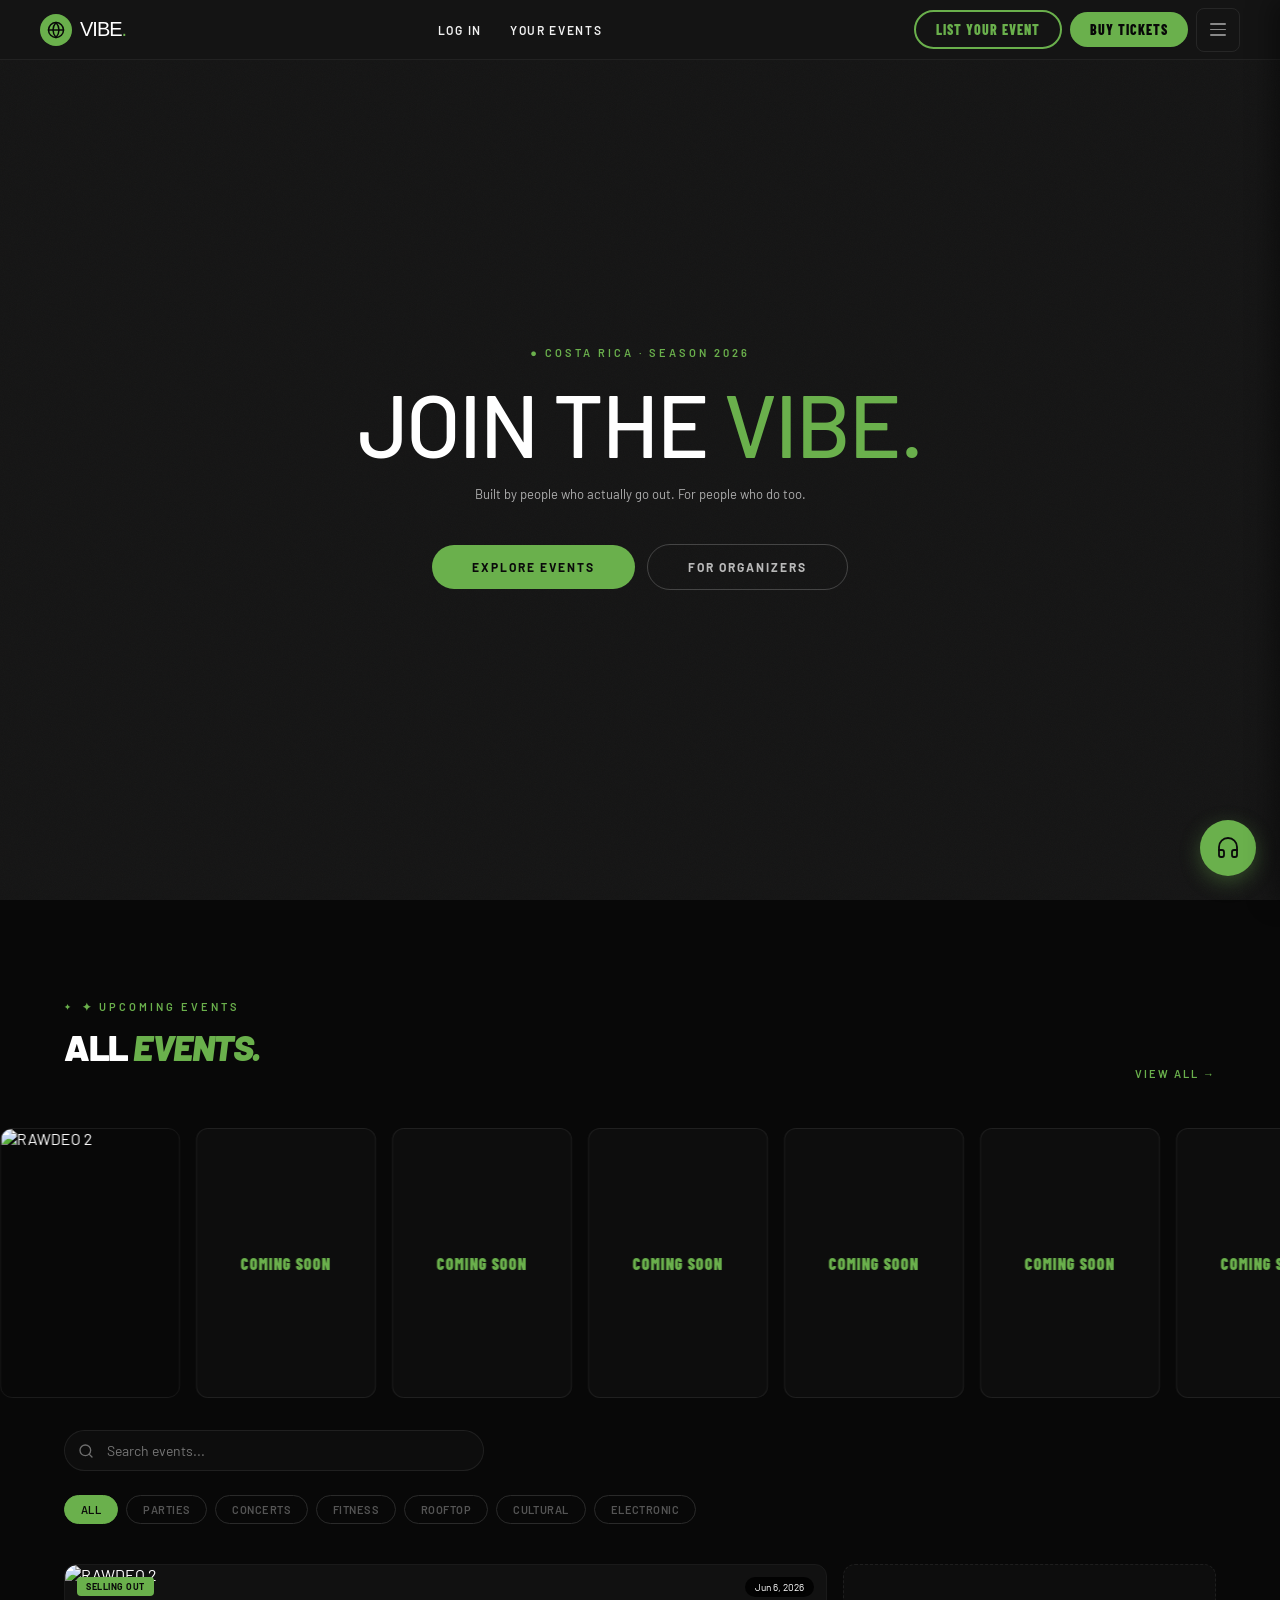
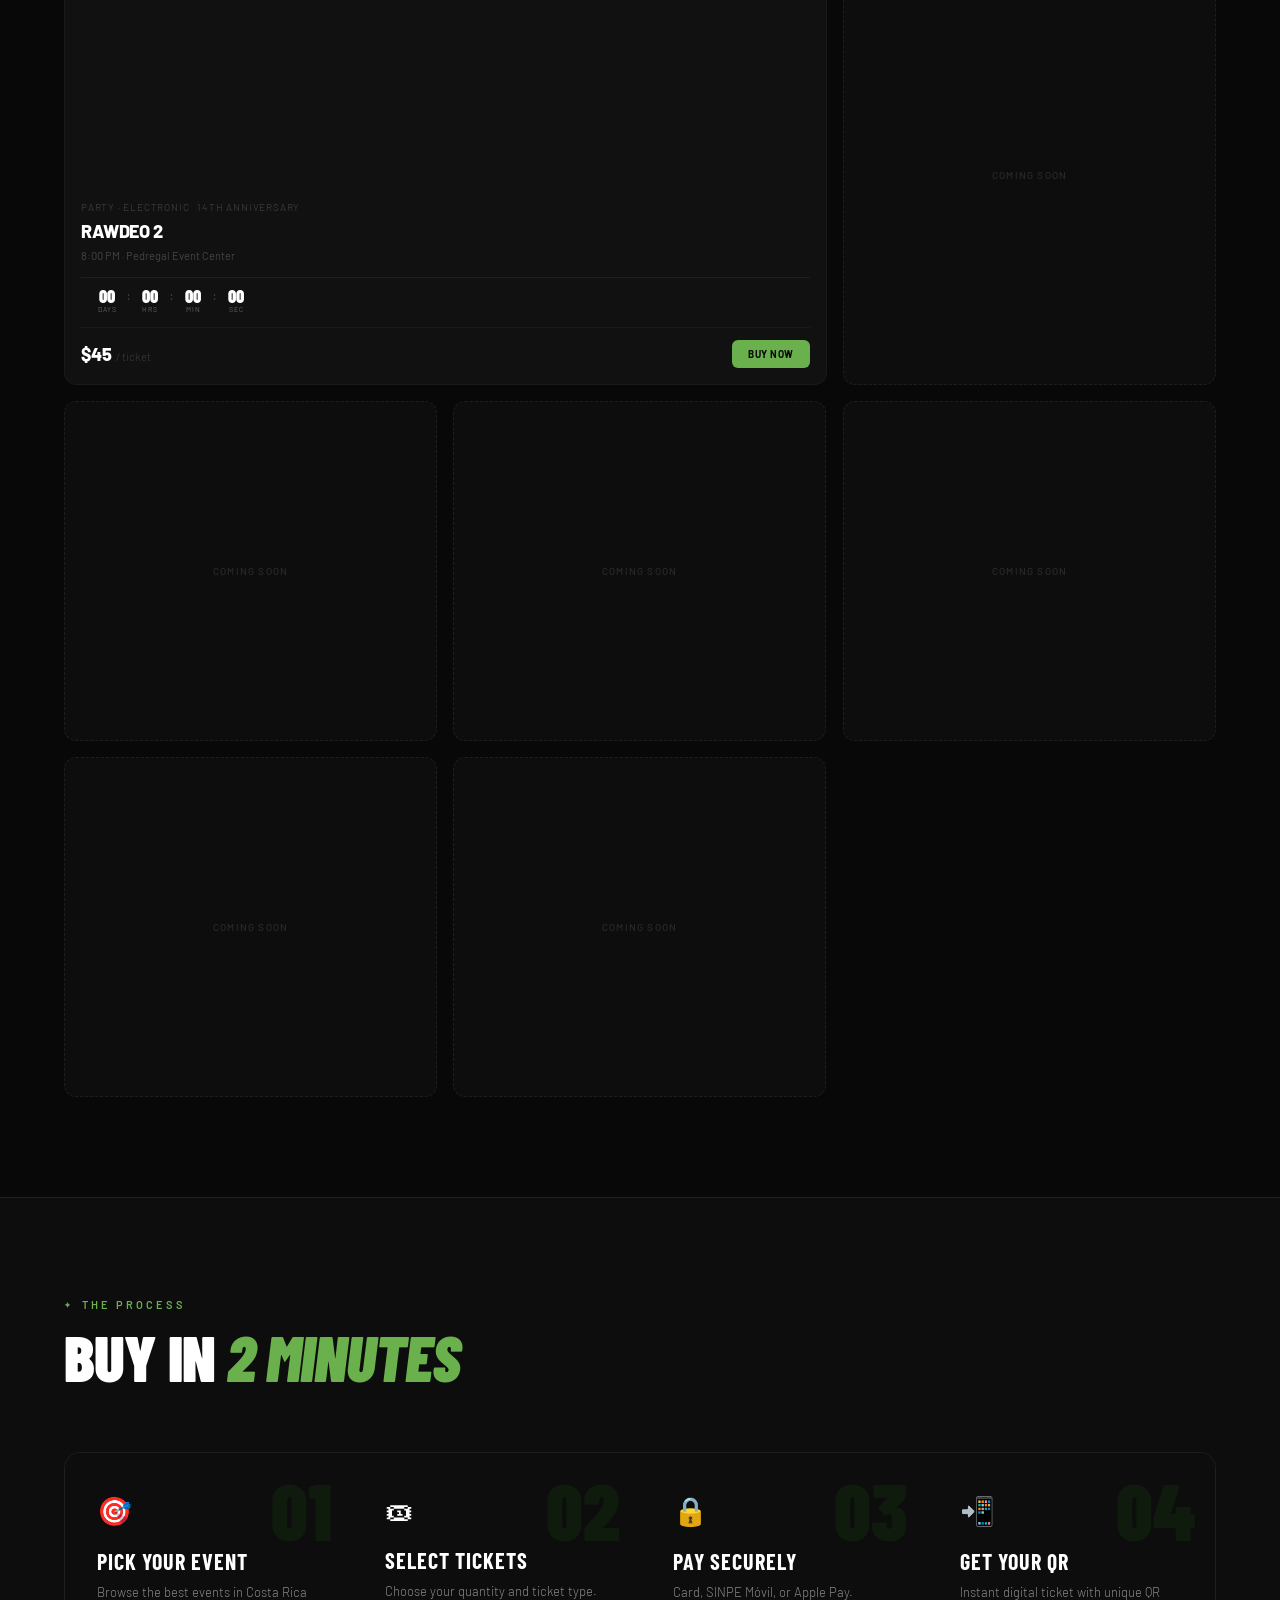
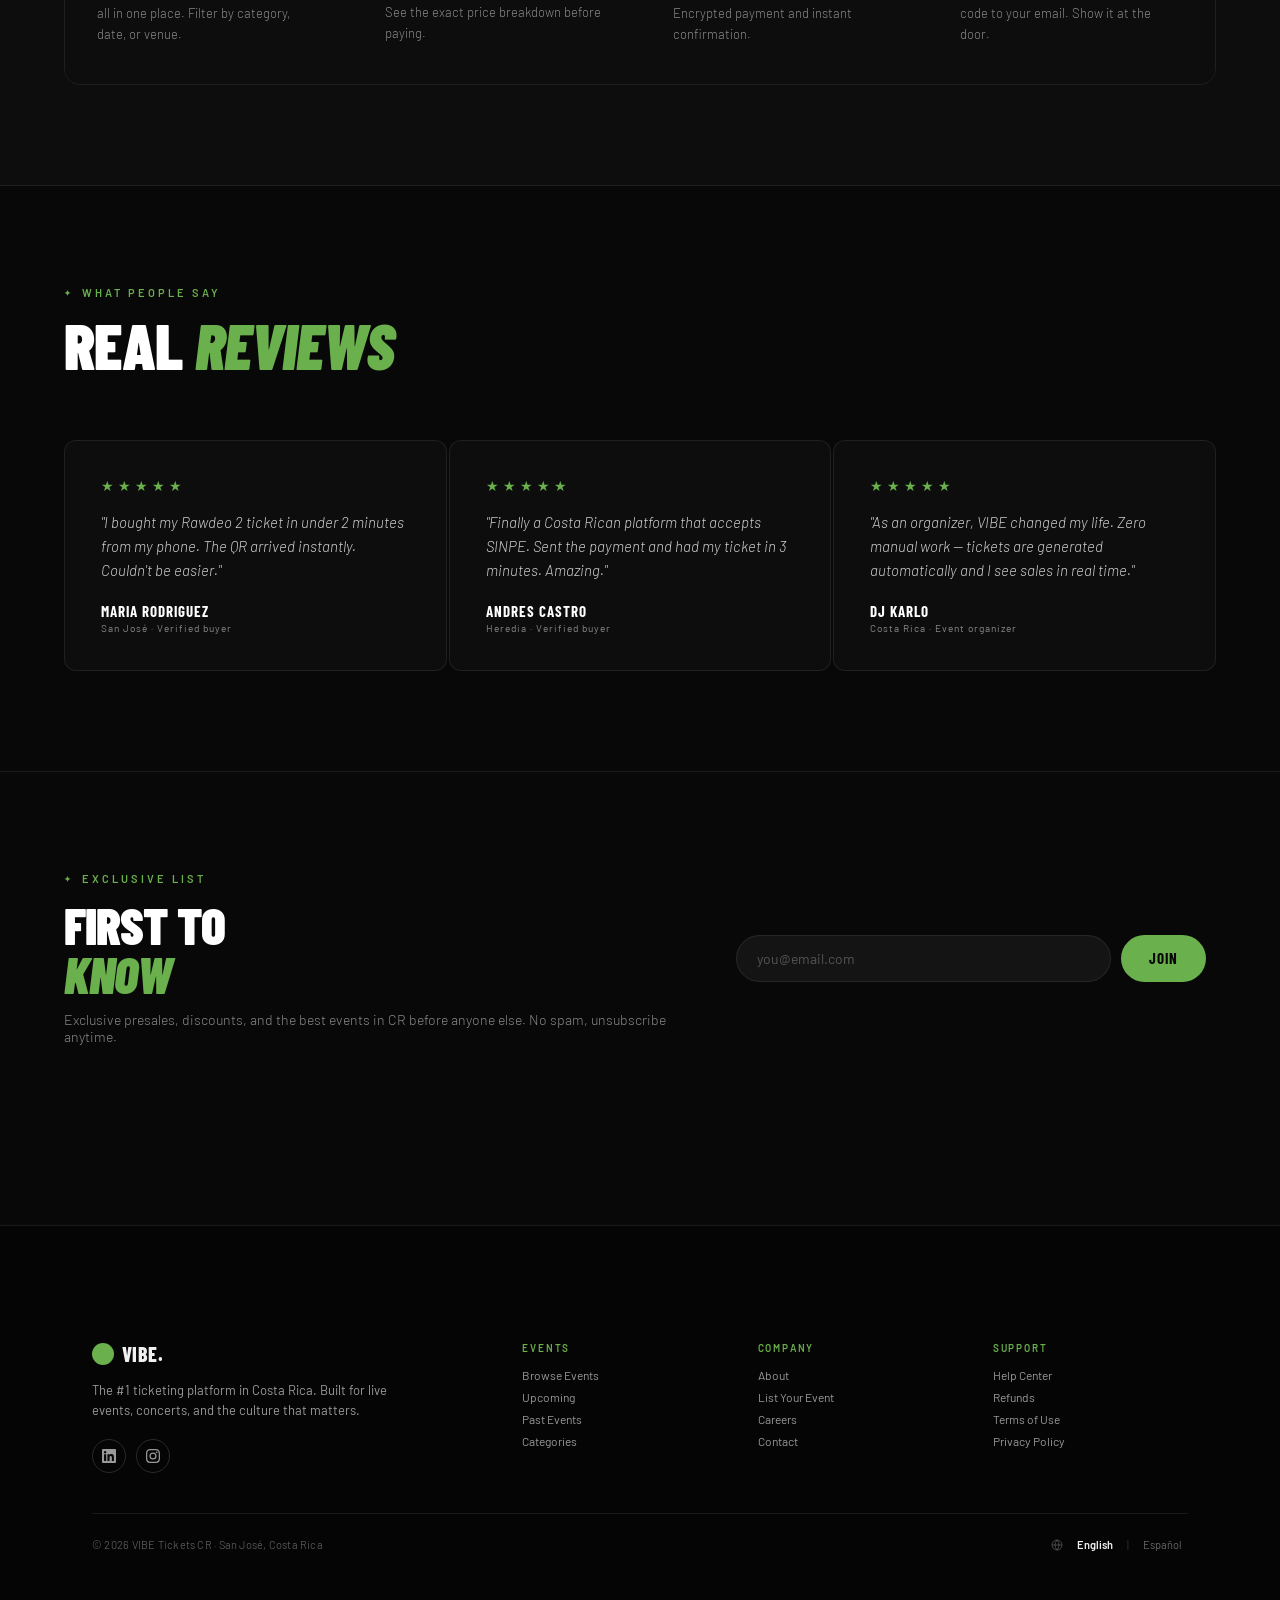
==== index.html @ 3492f012 "fix(nav): solid #141414 nav + iOS safe-area support - viewport-fit=cover added to meta viewport (req" ====
<!DOCTYPE html>
<html lang="en">
<head>
<meta charset="UTF-8"/>
<meta name="viewport" content="width=device-width,initial-scale=1.0,viewport-fit=cover"/>
<meta name="theme-color" content="#141414"/>
<meta name="description" content="VIBE. — The #1 ticket platform in Costa Rica. Parties, concerts and unique events. Instant secure payments via card, SINPE Móvil, or Apple Pay."/>
<title>VIBE. — Tickets Costa Rica</title>
<!-- Preload Bulkside (splash + logo — used immediately) -->
<link rel="preload" href="public/fonts/bulkside.otf" as="font" type="font/otf" crossorigin/>
<!-- Preconnect Google Fonts to reduce latency -->
<link rel="preconnect" href="https://fonts.googleapis.com"/>
<link rel="preconnect" href="https://fonts.gstatic.com" crossorigin/>
<link href="https://fonts.googleapis.com/css2?family=Barlow+Condensed:ital,wght@0,300;0,400;0,600;0,700;0,800;0,900;1,700;1,800&family=Barlow:wght@300;400;500;600;700&display=swap" rel="stylesheet"/>
<link rel="stylesheet" href="css/styles.css"/>
<script src="https://cdn.jsdelivr.net/npm/qrcodejs@1.0.0/qrcode.min.js"></script>
<script src="js/config.js"></script>
</head>
<body>

<!-- ════ NAV ════ -->


<nav id="main-nav">
  <div class="nav-logo" onclick="goPage('home')" ondblclick="window.open('admin/')" id="nav-logo-area">
    <div class="nav-logo-globe">
      <svg width="18" height="18" viewBox="0 0 24 24" fill="none" stroke="#080808" stroke-width="2" stroke-linecap="round"><circle cx="12" cy="12" r="10"/><line x1="2" y1="12" x2="22" y2="12"/><path d="M12 2a15.3 15.3 0 014 10 15.3 15.3 0 01-4 10 15.3 15.3 0 01-4-10 15.3 15.3 0 014-10z"/></svg>
    </div>
    <span class="nav-logo-text">VIBE<span class="nav-logo-dot">.</span></span>
  </div>
  <div class="nav-center">
    <button class="nav-center-link" onclick="closeMenu();goPage('login')">LOG IN</button>
    <button class="nav-center-link" onclick="goPage('my-tickets')">YOUR EVENTS</button>
  </div>
  <div class="nav-right">
    <button class="nav-btn-primary" style="background:transparent;border:2px solid var(--green);color:var(--green);" onclick="goPage('organizer')">LIST YOUR EVENT</button>
    <button class="nav-btn-primary" id="nav-buy-tickets-btn" onclick="goPage('home');setTimeout(function(){var s=document.querySelector('#events-section,.events-section,#all-events');if(s)s.scrollIntoView({behavior:'smooth'});},150)">BUY TICKETS</button>
    <button class="nav-hamburger" onclick="openMenu()" id="nav-hamburger" aria-label="Menu">
      <span></span><span></span><span></span>
    </button>
  </div>
</nav>

<!-- ════ MOBILE DRAWER ════ -->
<aside class="mobile-drawer" id="mobile-drawer" aria-hidden="true">

  <div class="md-header">
    <div class="md-logo">
      <div class="md-logo-dot"></div>
      <span class="md-logo-text">VIBE.</span>
    </div>
    <button class="md-close" onclick="closeMenu()" aria-label="Close menu">
      <svg width="22" height="22" viewBox="0 0 24 24" fill="none" stroke="currentColor" stroke-width="1.8"><path d="M18 6L6 18M6 6l12 12"/></svg>
    </button>
  </div>

  <div class="md-user-section" id="md-user-section">
    <!-- Rendered by renderMobileDrawer() -->
  </div>

  <div class="md-nav" id="md-nav">
    <!-- Rendered by renderMobileDrawer() -->
  </div>

  <div class="md-footer" id="md-footer">
    <!-- Rendered by renderMobileDrawer() -->
  </div>

</aside>

<div class="mobile-drawer-backdrop" id="mobile-drawer-backdrop" onclick="closeMenu()"></div>


<!-- ════════════ PAGES ════════════ -->

<!-- HOME PAGE -->
<div class="page active" id="pg-home">

  <!-- HERO — FASE 2.5 -->
  <section class="hero" style="padding:0;position:relative;">
    <div class="hero-bg-overlay"></div>

    <div class="hero-content fade-in">
      <div class="hero-eyebrow">● COSTA RICA · SEASON 2026</div>
      <h1 class="hero-title">
        <span class="hero-title-white">JOIN THE </span><span class="hero-title-green">VIBE.</span>
      </h1>
      <p class="hero-tagline">Built by people who actually go out.<br class="mobile-br"> For people who do too.</p>
      <div class="hero-ctas">
        <button class="btn-pill btn-pill-primary" onclick="document.getElementById('events-section').scrollIntoView({behavior:'smooth'})">EXPLORE EVENTS</button>
        <button class="btn-pill btn-pill-ghost" onclick="goPage('organizer')">FOR ORGANIZERS</button>
      </div>
      <!-- Keep for JS access -->
      <p class="hero-ticket-cta" style="display:none;">Buy your tickets <em onclick="openCheckout('rawdeo')">here.</em></p>
    </div>
  </section>

  <!-- EVENTS -->
  <section id="events-section">
    <div class="events-header fade-in">
      <div>
        <div class="section-eyebrow">✦ Upcoming events</div>
        <h2 class="section-title">ALL <em>EVENTS.</em></h2>
      </div>
      <button class="view-all" onclick="document.getElementById('events-grid-wrap').scrollIntoView({behavior:'smooth'})">View all →</button>
    </div>

    <!-- FLYER CAROUSEL -->
    <div class="flyer-carousel-wrap" style="overflow:hidden;margin:0 -64px 32px;position:relative;">
      <div id="flyer-track" style="display:flex;gap:16px;width:max-content;animation:ticker 30s linear infinite;">
      </div>
    </div>

    <div class="fade-in" style="margin-bottom:24px;">
      <div style="position:relative;max-width:420px;">
        <svg style="position:absolute;left:14px;top:50%;transform:translateY(-50%);opacity:.4;" width="16" height="16" viewBox="0 0 24 24" fill="none" stroke="currentColor" stroke-width="2" stroke-linecap="round"><circle cx="11" cy="11" r="8"/><line x1="21" y1="21" x2="16.65" y2="16.65"/></svg>
        <input id="event-search" type="text" placeholder="Search events..." oninput="filterEvents(this.value)"
          style="width:100%;background:var(--bg2);border:1px solid var(--border);color:var(--white);padding:11px 14px 11px 42px;border-radius:40px;font-family:'Barlow',sans-serif;font-size:14px;outline:none;transition:border-color .2s;"
          onfocus="this.style.borderColor='rgba(106,176,76,.3)'" onblur="this.style.borderColor='var(--border)'"/>
      </div>
    </div>
    <div class="cats fade-in">
      <button class="cat on" onclick="filterCat(this)">All</button>
      <button class="cat" onclick="filterCat(this)">Parties</button>
      <button class="cat" onclick="filterCat(this)">Concerts</button>
      <button class="cat" onclick="filterCat(this)">Fitness</button>
      <button class="cat" onclick="filterCat(this)">Rooftop</button>
      <button class="cat" onclick="filterCat(this)">Cultural</button>
      <button class="cat" onclick="filterCat(this)">Electronic</button>
    </div>
    <div class="events-grid fade-in fade-in-delay-1" id="events-grid-wrap">
      <!-- RAWDEO 2 - Featured (spans 2 cols) -->
      <div class="ev-card" onclick="openCheckout('rawdeo')">
        <div class="ev-card-img-wrap">
          <img class="ev-card-img" src="public/images/rawdeo.jpg" alt="RAWDEO 2" loading="lazy" decoding="async"/>
          <span class="ev-badge-sell">Selling Out</span>
          <span class="ev-badge-date">Jun 6, 2026</span>
        </div>
        <div class="ev-card-body">
          <div class="ev-card-tags">
            <span class="ev-tag ev-tag-outline">Party · Electronic</span>
            <span class="ev-tag ev-tag-outline">14th Anniversary</span>
          </div>
          <div class="ev-card-name">RAWDEO 2</div>
          <div class="ev-card-meta">8:00 PM · Pedregal Event Center</div>
          <div class="ev-card-cd"><div class="ev-cd-item"><span class="ev-cd-num" data-cd="rawdeo-d">--</span><span class="ev-cd-lbl">Days</span></div><span class="ev-cd-sep">:</span><div class="ev-cd-item"><span class="ev-cd-num" data-cd="rawdeo-h">--</span><span class="ev-cd-lbl">Hrs</span></div><span class="ev-cd-sep">:</span><div class="ev-cd-item"><span class="ev-cd-num" data-cd="rawdeo-m">--</span><span class="ev-cd-lbl">Min</span></div><span class="ev-cd-sep">:</span><div class="ev-cd-item"><span class="ev-cd-num" data-cd="rawdeo-s">--</span><span class="ev-cd-lbl">Sec</span></div></div>
          <div class="ev-card-footer">
            <div class="ev-card-price">$45 <span class="ev-price-sub">/ ticket</span></div>
            <button class="ev-card-buy" onclick="event.stopPropagation();openCheckout('rawdeo')">Buy Now</button>
          </div>
        </div>
      </div>
      <!-- COMING SOON x6 -->
      <div class="ev-card ev-card-soon"><span class="ev-card-soon-label">Coming soon</span></div>
      <div class="ev-card ev-card-soon"><span class="ev-card-soon-label">Coming soon</span></div>
      <div class="ev-card ev-card-soon"><span class="ev-card-soon-label">Coming soon</span></div>
      <div class="ev-card ev-card-soon"><span class="ev-card-soon-label">Coming soon</span></div>
      <div class="ev-card ev-card-soon"><span class="ev-card-soon-label">Coming soon</span></div>
      <div class="ev-card ev-card-soon"><span class="ev-card-soon-label">Coming soon</span></div>
    </div>
  </section>

  <!-- HOW IT WORKS -->
  <section style="background:var(--bg2);border-top:1px solid var(--border);border-bottom:1px solid var(--border);">
    <div class="fade-in">
      <div class="section-eyebrow">The process</div>
      <h2 class="section-title">BUY IN <em>2 MINUTES</em></h2>
    </div>
    <div class="how-grid fade-in fade-in-delay-1">
      <div class="how-step" data-num="01">
        <div class="how-icon">🎯</div>
        <div class="how-title">Pick your event</div>
        <div class="how-desc">Browse the best events in Costa Rica all in one place. Filter by category, date, or venue.</div>
      </div>
      <div class="how-step" data-num="02">
        <div class="how-icon">🎟</div>
        <div class="how-title">Select tickets</div>
        <div class="how-desc">Choose your quantity and ticket type. See the exact price breakdown before paying.</div>
      </div>
      <div class="how-step" data-num="03">
        <div class="how-icon">🔒</div>
        <div class="how-title">Pay securely</div>
        <div class="how-desc">Card, SINPE Móvil, or Apple Pay. Encrypted payment and instant confirmation.</div>
      </div>
      <div class="how-step" data-num="04">
        <div class="how-icon">📲</div>
        <div class="how-title">Get your QR</div>
        <div class="how-desc">Instant digital ticket with unique QR code to your email. Show it at the door.</div>
      </div>
    </div>
  </section>

  <!-- SOCIAL PROOF -->
  <section>
    <div class="fade-in">
      <div class="section-eyebrow">What people say</div>
      <h2 class="section-title">REAL <em>REVIEWS</em></h2>
    </div>
    <div class="proof-grid fade-in fade-in-delay-1">
      <div class="proof-card">
        <div class="proof-stars">★★★★★</div>
        <p class="proof-text">"I bought my Rawdeo 2 ticket in under 2 minutes from my phone. The QR arrived instantly. Couldn't be easier."</p>
        <div class="proof-author">Maria Rodriguez</div>
        <div class="proof-location">San José · Verified buyer</div>
      </div>
      <div class="proof-card">
        <div class="proof-stars">★★★★★</div>
        <p class="proof-text">"Finally a Costa Rican platform that accepts SINPE. Sent the payment and had my ticket in 3 minutes. Amazing."</p>
        <div class="proof-author">Andres Castro</div>
        <div class="proof-location">Heredia · Verified buyer</div>
      </div>
      <div class="proof-card">
        <div class="proof-stars">★★★★★</div>
        <p class="proof-text">"As an organizer, VIBE changed my life. Zero manual work — tickets are generated automatically and I see sales in real time."</p>
        <div class="proof-author">DJ Karlo</div>
        <div class="proof-location">Costa Rica · Event organizer</div>
      </div>
    </div>
  </section>

  <!-- NEWSLETTER -->
  <section class="nl-section">
    <div class="nl-inner fade-in">
      <div class="nl-left">
        <div class="section-eyebrow">Exclusive list</div>
        <h2 class="nl-title">FIRST TO<br/><em>KNOW</em></h2>
        <p class="nl-sub">Exclusive presales, discounts, and the best events in CR before anyone else. No spam, unsubscribe anytime.</p>
      </div>
      <div class="nl-right">
        <input class="nl-input" type="email" id="nl-email" placeholder="you@email.com"/>
        <button class="nl-btn" onclick="joinNewsletter()">JOIN</button>
        <span class="nl-msg" id="nl-msg"></span>
      </div>
    </div>
  </section>

  <!-- FOOTER -->
  <footer class="site-footer">
    <div class="footer-container">

      <div class="footer-grid">

        <div class="footer-brand">
          <div class="footer-logo">
            <div class="footer-logo-dot"></div>
            <span class="footer-logo-text">VIBE.</span>
          </div>
          <p class="footer-tagline">The #1 ticketing platform in Costa Rica. Built for live events, concerts, and the culture that matters.</p>
          <div class="footer-socials">
            <a href="https://www.linkedin.com/company/vibeticketscr" class="footer-social" aria-label="LinkedIn" target="_blank" rel="noopener">
              <svg width="14" height="14" viewBox="0 0 24 24" fill="currentColor"><path d="M20.447 20.452h-3.554v-5.569c0-1.328-.027-3.037-1.852-3.037-1.853 0-2.136 1.445-2.136 2.939v5.667H9.351V9h3.414v1.561h.046c.477-.9 1.637-1.85 3.37-1.85 3.601 0 4.267 2.37 4.267 5.455v6.286zM5.337 7.433a2.062 2.062 0 01-2.063-2.065 2.063 2.063 0 112.063 2.065zm1.782 13.019H3.555V9h3.564v11.452zM22.225 0H1.771C.792 0 0 .774 0 1.729v20.542C0 23.227.792 24 1.771 24h20.451C23.2 24 24 23.227 24 22.271V1.729C24 .774 23.2 0 22.222 0h.003z"/></svg>
            </a>
            <a href="https://www.instagram.com/vibeticketscr" class="footer-social" aria-label="Instagram" target="_blank" rel="noopener">
              <svg width="14" height="14" viewBox="0 0 24 24" fill="currentColor"><path d="M12 2.163c3.204 0 3.584.012 4.849.07 3.252.148 4.771 1.691 4.919 4.919.058 1.265.069 1.645.069 4.849 0 3.205-.012 3.584-.069 4.849-.149 3.225-1.664 4.771-4.919 4.919-1.266.058-1.644.07-4.849.07-3.204 0-3.584-.012-4.849-.07-3.26-.149-4.771-1.699-4.919-4.92-.058-1.265-.07-1.644-.07-4.849 0-3.204.013-3.583.07-4.849.149-3.227 1.664-4.771 4.919-4.919 1.266-.057 1.645-.069 4.849-.069zM12 0C8.741 0 8.333.014 7.053.072 2.695.272.273 2.69.073 7.052.014 8.333 0 8.741 0 12c0 3.259.014 3.668.072 4.948.2 4.358 2.618 6.78 6.98 6.98C8.333 23.986 8.741 24 12 24c3.259 0 3.668-.014 4.948-.072 4.354-.2 6.782-2.618 6.979-6.98.059-1.28.073-1.689.073-4.948 0-3.259-.014-3.667-.072-4.947-.196-4.354-2.617-6.78-6.979-6.98C15.668.014 15.259 0 12 0zm0 5.838a6.162 6.162 0 100 12.324 6.162 6.162 0 000-12.324zM12 16a4 4 0 110-8 4 4 0 010 8zm6.406-11.845a1.44 1.44 0 100 2.881 1.44 1.44 0 000-2.881z"/></svg>
            </a>
          </div>
        </div>

        <div class="footer-col">
          <div class="footer-col-title">EVENTS</div>
          <a href="#" class="footer-link" onclick="goPage('home'); return false;">Browse Events</a>
          <a href="#" class="footer-link" onclick="goPage('home'); return false;">Upcoming</a>
          <a href="#" class="footer-link">Past Events</a>
          <a href="#" class="footer-link">Categories</a>
        </div>

        <div class="footer-col">
          <div class="footer-col-title">COMPANY</div>
          <a href="#" class="footer-link">About</a>
          <a href="#" class="footer-link" onclick="goPage('organizer'); return false;">List Your Event</a>
          <a href="#" class="footer-link">Careers</a>
          <a href="#" class="footer-link">Contact</a>
        </div>

        <div class="footer-col">
          <div class="footer-col-title">SUPPORT</div>
          <a href="#" class="footer-link">Help Center</a>
          <a href="#" class="footer-link">Refunds</a>
          <a href="#" class="footer-link" onclick="goPage('terms'); return false;">Terms of Use</a>
          <a href="#" class="footer-link" onclick="goPage('privacy'); return false;">Privacy Policy</a>
        </div>

      </div>

      <div class="footer-bottom">
        <div class="footer-copyright">© 2026 VIBE Tickets CR · San José, Costa Rica</div>
        <div class="footer-lang">
          <svg width="12" height="12" viewBox="0 0 24 24" fill="none" stroke="currentColor" stroke-width="1.3"><circle cx="12" cy="12" r="10"/><line x1="2" y1="12" x2="22" y2="12"/><path d="M12 2a15.3 15.3 0 014 10 15.3 15.3 0 01-4 10 15.3 15.3 0 01-4-10 15.3 15.3 0 014-10z"/></svg>
          <button class="footer-lang-btn footer-lang-btn--active" type="button">English</button>
          <span class="footer-lang-sep">|</span>
          <button class="footer-lang-btn" type="button">Español</button>
        </div>
      </div>

    </div>
  </footer>
</div>

<!-- MY TICKETS PAGE -->
<div class="page" id="pg-my-tickets">
  <div class="mt-container">

    <!-- Email verification banner -->
    <div class="verify-banner" id="verify-banner" style="display:none">
      <svg class="verify-banner-icon" width="20" height="20" viewBox="0 0 24 24" fill="none" aria-hidden="true">
        <path d="M4 4h16c1.1 0 2 .9 2 2v12c0 1.1-.9 2-2 2H4c-1.1 0-2-.9-2-2V6c0-1.1.9-2 2-2z" stroke="currentColor" stroke-width="1.5"/>
        <path d="M22 6l-10 7L2 6" stroke="currentColor" stroke-width="1.5"/>
      </svg>
      <div class="verify-banner-text">
        <div class="verify-banner-title" id="verify-banner-title">Verify your email to unlock full access</div>
        <div class="verify-banner-desc" id="verify-banner-desc">We sent a confirmation link to <span id="verify-banner-email">your email</span></div>
      </div>
      <div class="verify-banner-actions" id="verify-banner-actions">
        <button class="verify-banner-btn verify-banner-btn-primary" onclick="handleResendVerification()" type="button">RESEND</button>
        <button class="verify-banner-btn verify-banner-btn-secondary" onclick="handleMarkVerified()" type="button">I VERIFIED</button>
      </div>
    </div>

    <div class="mt-header">
      <div class="mt-chip">✦ YOUR TICKETS</div>
      <h1 class="mt-title">My Tickets</h1>
    </div>

    <div class="mt-tabs">
      <button class="mt-tab mt-tab--active" data-tab="upcoming" onclick="switchMyTicketsTab('upcoming')">
        UPCOMING (<span id="mt-tab-upcoming-count">0</span>)
      </button>
      <button class="mt-tab" data-tab="past" onclick="switchMyTicketsTab('past')">
        PAST (<span id="mt-tab-past-count">0</span>)
      </button>
    </div>

    <div class="mt-list" id="my-tickets-list"></div>

  </div>
</div>

<!-- EVENT DETAIL PAGE -->
<div class="page" id="pg-event-detail">
  <!-- Hidden JS hooks (updWidget populates these) -->
  <span id="ed-widget-event-name" style="display:none">RAWDEO 2</span>
  <span id="ed-widget-sub-text" style="display:none">14TH ANNIVERSARY · RAW FITNESS</span>

  <div class="edv2-layout">
    <!-- ── LEFT COLUMN ── -->
    <div class="edv2-left">
      <!-- Flyer image -->
      <div class="edv2-img-wrap">
        <img class="edv2-img" id="ed-hero-img" src="public/images/rawdeo.jpg" alt="RAWDEO 2" loading="lazy" decoding="async"/>
      </div>

      <!-- Badges -->
      <div class="edv2-badges">
        <span class="edv2-badge-sell">Selling Out</span>
        <span class="edv2-badge-tag">Party</span>
        <span class="edv2-badge-tag">Electronic</span>
      </div>

      <!-- Title & subtitle -->
      <h1 class="edv2-title" id="ed-hero-title">RAWDEO 2</h1>
      <p class="edv2-subtitle" id="ed-hero-sub">14th Anniversary · RAW FITNESS</p>

      <!-- Info grid -->
      <div class="edv2-info-grid">
        <div class="edv2-info-row"><span class="edv2-info-k">Date</span><span class="edv2-info-v" id="ed-info-date">June 6, 2026</span></div>
        <div class="edv2-info-row"><span class="edv2-info-k">Time</span><span class="edv2-info-v">8:00 PM</span></div>
        <div class="edv2-info-row edv2-info-row-last"><span class="edv2-info-k">Venue</span><span class="edv2-info-v" id="ed-info-place">Pedregal Event Center</span></div>
      </div>

      <!-- Countdown -->
      <div class="edv2-cd-row">
        <div class="edv2-cd-box"><span class="edv2-cd-num" data-cd="rawdeo-d">--</span><span class="edv2-cd-lbl">Days</span></div>
        <div class="edv2-cd-box"><span class="edv2-cd-num" data-cd="rawdeo-h">--</span><span class="edv2-cd-lbl">Hrs</span></div>
        <div class="edv2-cd-box"><span class="edv2-cd-num" data-cd="rawdeo-m">--</span><span class="edv2-cd-lbl">Min</span></div>
        <div class="edv2-cd-box"><span class="edv2-cd-num" data-cd="rawdeo-s">--</span><span class="edv2-cd-lbl">Sec</span></div>
      </div>

      <!-- DJ Lineup (JS replaces innerHTML via updateLineup) -->
      <div id="ed-lineup-section" class="edv2-lineup">
        <div class="section-eyebrow">Confirmed artists</div>
        <div class="ed-dj-card fade-in">
          <img class="ed-dj-img" src="public/images/karlo.jpg" alt="Karlo" loading="lazy" decoding="async"/>
          <div>
            <div class="ed-dj-role">DJ · Main Set</div>
            <div class="ed-dj-name">KARLO</div>
            <div class="ed-dj-desc">One of the most recognized DJs in the Costa Rican electronic scene, known for his high-energy sets blending tech house and minimal.</div>
          </div>
        </div>
        <div class="ed-dj-card fade-in fade-in-delay-1">
          <img class="ed-dj-img" src="public/images/retana.jpg" alt="Retana" loading="lazy" decoding="async"/>
          <div>
            <div class="ed-dj-role">DJ · Special Set</div>
            <div class="ed-dj-name">RETANA</div>
            <div class="ed-dj-desc">With a unique style mixing deep grooves and hypnotic melodies, RETANA has conquered dance floors across Costa Rica.</div>
          </div>
        </div>
      </div>
    </div>

    <!-- ── RIGHT COLUMN ── -->
    <div class="edv2-right">

      <!-- Section: Select your ticket -->
      <div class="edv2-section-hdr"><span class="edv2-section-lbl">Select your ticket</span></div>

      <!-- VIP tier card -->
      <div class="edv2-ticket-card tier-selectable selected" data-tier-id="vip" onclick="selectTier('vip')">
        <div class="edv2-ticket-top">
          <div class="edv2-tier-info">
            <div class="edv2-tier-name">VIP</div>
            <div class="edv2-tier-desc">Premium experience</div>
          </div>
          <div class="edv2-tier-pricing">
            <div class="edv2-price-row">
              <span class="edv2-price-crc">₡35,000</span>
              <span class="edv2-price-usd">~$65</span>
            </div>
            <div class="edv2-price-note">FEES INCLUDED</div>
          </div>
        </div>
      </div>

      <!-- EARLY BIRD tier card -->
      <div class="edv2-ticket-card tier-selectable" data-tier-id="early-bird" onclick="selectTier('early-bird')">
        <div class="edv2-ticket-top">
          <div class="edv2-tier-info">
            <div class="edv2-tier-name">EARLY BIRD</div>
            <div class="edv2-tier-desc">Limited release</div>
          </div>
          <div class="edv2-tier-pricing">
            <div class="edv2-price-row">
              <span class="edv2-price-crc">₡15,000</span>
              <span class="edv2-price-usd">~$28</span>
            </div>
            <div class="edv2-price-note">FEES INCLUDED</div>
          </div>
        </div>
      </div>

      <!-- Quantity card -->
      <div class="edv2-ticket-card">
        <div class="edv2-summary-qty">
          <span class="edv2-qty-label">Quantity</span>
          <div class="edv2-qty-controls">
            <button class="edv2-qty-btn" onclick="chQ(-1)">−</button>
            <span class="edv2-qty-num" id="ed-q">1</span>
            <button class="edv2-qty-btn" onclick="chQ(1)">+</button>
          </div>
        </div>
      </div>

      <!-- Section: Attendee information -->
      <section class="attendee-section" id="attendee-section">
        <div class="attendee-header">
          <div class="attendee-eyebrow">ATTENDEE INFORMATION</div>
          <div class="attendee-description">Each attendee receives their ticket by email. Use the name as it appears on ID.</div>
        </div>
        <div class="attendee-list" id="attendee-list">
          <!-- Rendered by renderAttendeeFields() -->
        </div>
        <div class="attendee-warning" id="attendee-warning">
          <svg width="14" height="14" viewBox="0 0 24 24" fill="none" aria-hidden="true">
            <path d="M12 9v4m0 4h.01M4.93 19h14.14c1.54 0 2.5-1.67 1.73-3L13.73 4a2 2 0 00-3.46 0L3.2 16c-.77 1.33.19 3 1.73 3z" stroke="currentColor" stroke-width="1.5" stroke-linecap="round" stroke-linejoin="round"/>
          </svg>
          <span>All names and emails required before payment</span>
        </div>
      </section>

      <!-- Section: Checkout auth (inline signup / login) -->
      <section class="checkout-auth-section" id="checkout-auth-section"></section>

      <!-- Section: Payment method -->
      <div class="edv2-section-hdr"><span class="edv2-section-lbl">Payment method</span></div>

      <div class="pay-opts-list">

        <!-- Card: Credit / Debit -->
        <div class="pay-opt on" data-pay="card" onclick="selPay('card')">
          <div class="pay-opt-icon">
            <svg width="28" height="20" viewBox="0 0 24 18" fill="none">
              <rect x="1" y="1" width="22" height="16" rx="2.5" stroke="currentColor" stroke-width="1.5"/>
              <rect x="1" y="5" width="22" height="3.5" fill="currentColor"/>
              <rect x="4" y="12" width="6" height="2" rx="0.5" fill="currentColor"/>
            </svg>
          </div>
          <div class="pay-opt-info">
            <div class="pay-opt-name">Credit / Debit Card</div>
            <div class="pay-opt-brands">
              <div class="pay-brand-mini"><svg width="22" height="14" viewBox="0 0 48 32"><rect width="48" height="32" rx="4" fill="#1a1f71"/><text x="24" y="21" font-family="Arial Black,sans-serif" font-weight="900" font-size="13" fill="#ffffff" text-anchor="middle" font-style="italic">VISA</text></svg></div>
              <div class="pay-brand-mini"><svg width="22" height="14" viewBox="0 0 48 32"><rect width="48" height="32" rx="4" fill="#1a1a1a"/><circle cx="19" cy="16" r="9" fill="#eb001b"/><circle cx="29" cy="16" r="9" fill="#f79e1b" fill-opacity="0.85"/></svg></div>
              <div class="pay-brand-mini"><svg width="22" height="14" viewBox="0 0 48 32"><rect width="48" height="32" rx="4" fill="#006fcf"/><text x="24" y="21" font-family="Arial Black,sans-serif" font-weight="900" font-size="10" fill="#ffffff" text-anchor="middle">AMEX</text></svg></div>
            </div>
          </div>
        </div>

        <!-- SINPE Móvil -->
        <div class="pay-opt" data-pay="sinpe" onclick="selPay('sinpe')">
          <div class="pay-opt-icon">
            <svg width="32" height="22" viewBox="0 0 48 32">
              <rect width="48" height="32" rx="4" fill="#003087"/>
              <text x="24" y="15" font-family="Arial Black,sans-serif" font-weight="900" font-size="10" fill="#ffffff" text-anchor="middle" letter-spacing="0.5">SINPE</text>
              <text x="24" y="26" font-family="Arial,sans-serif" font-weight="400" font-size="7" fill="#ffffff" text-anchor="middle" font-style="italic">Móvil</text>
            </svg>
          </div>
          <div class="pay-opt-info">
            <div class="pay-opt-name">SINPE Móvil</div>
            <div class="pay-opt-sub">Instant transfer · CR</div>
          </div>
        </div>

        <!-- Apple Pay -->
        <div class="pay-opt" data-pay="apple" onclick="selPay('apple')">
          <div class="pay-opt-icon">
            <svg width="22" height="22" viewBox="0 0 24 24" fill="currentColor">
              <path d="M17.5 12.5c0-2.5 2-3.7 2.1-3.8-1.1-1.7-2.9-1.9-3.5-1.9-1.5-.2-2.9.9-3.6.9-.7 0-1.9-.9-3.1-.8-1.6 0-3.1.9-3.9 2.4-1.7 2.9-.4 7.2 1.2 9.5.8 1.1 1.7 2.4 2.9 2.4 1.2 0 1.6-.8 3.1-.8 1.4 0 1.8.8 3.1.7 1.3 0 2.1-1.2 2.9-2.3.9-1.3 1.3-2.6 1.3-2.6-2.1-.8-4.5-1.7-4.5-4.7zM15.2 5.1c.6-.8 1.1-1.9 1-2.9-.9 0-2 .6-2.7 1.4-.6.7-1.1 1.8-1 2.8 1 .1 2.1-.5 2.7-1.3z"/>
            </svg>
          </div>
          <div class="pay-opt-info">
            <div class="pay-opt-name">Apple Pay</div>
            <div class="pay-opt-sub">Face ID · Touch ID</div>
          </div>
        </div>

        <!-- Google Pay -->
        <div class="pay-opt" data-pay="google" onclick="selPay('google')">
          <div class="pay-opt-icon">
            <svg width="22" height="22" viewBox="0 0 24 24">
              <path fill="#4285f4" d="M22.56 12.25c0-.78-.07-1.53-.2-2.25H12v4.26h5.92c-.26 1.37-1.04 2.53-2.21 3.31v2.77h3.57c2.08-1.92 3.28-4.74 3.28-8.09z"/>
              <path fill="#34a853" d="M12 23c2.97 0 5.46-.98 7.28-2.66l-3.57-2.77c-.98.66-2.23 1.06-3.71 1.06-2.86 0-5.29-1.93-6.16-4.53H2.18v2.84C3.99 20.53 7.7 23 12 23z"/>
              <path fill="#fbbc05" d="M5.84 14.09c-.22-.66-.35-1.36-.35-2.09s.13-1.43.35-2.09V7.07H2.18C1.43 8.55 1 10.22 1 12s.43 3.45 1.18 4.93l2.85-2.22.81-.62z"/>
              <path fill="#ea4335" d="M12 5.38c1.62 0 3.06.56 4.21 1.64l3.15-3.15C17.45 2.09 14.97 1 12 1 7.7 1 3.99 3.47 2.18 7.07l3.66 2.84c.87-2.6 3.3-4.53 6.16-4.53z"/>
            </svg>
          </div>
          <div class="pay-opt-info">
            <div class="pay-opt-name">Google Pay</div>
            <div class="pay-opt-sub">Fingerprint · PIN</div>
          </div>
        </div>

      </div>

      <!-- Payment panels (JS toggles .show) -->
      <div class="pay-panel show" id="pp-card">
        <div class="card-form">

          <div class="card-field">
            <label class="card-field-label" for="card-number">CARD NUMBER</label>
            <div class="card-input-wrapper">
              <input type="text" id="card-number" class="card-input" placeholder="1234 5678 9012 3456" autocomplete="cc-number" inputmode="numeric" maxlength="19" oninput="handleCardNumberInput(this)"/>
              <div class="card-brand-display" id="card-brand-display">
                <div class="card-brand-multi">
                  <div class="card-brand-mini-item"><svg width="24" height="16" viewBox="0 0 48 32"><rect width="48" height="32" rx="4" fill="#1a1f71"/><text x="24" y="21" font-family="Arial Black,sans-serif" font-weight="900" font-size="13" fill="#ffffff" text-anchor="middle" font-style="italic">VISA</text></svg></div>
                  <div class="card-brand-mini-item"><svg width="24" height="16" viewBox="0 0 48 32"><rect width="48" height="32" rx="4" fill="#1a1a1a"/><circle cx="19" cy="16" r="9" fill="#eb001b"/><circle cx="29" cy="16" r="9" fill="#f79e1b" fill-opacity="0.85"/></svg></div>
                  <div class="card-brand-mini-item"><svg width="24" height="16" viewBox="0 0 48 32"><rect width="48" height="32" rx="4" fill="#006fcf"/><text x="24" y="21" font-family="Arial Black,sans-serif" font-weight="900" font-size="10" fill="#ffffff" text-anchor="middle">AMEX</text></svg></div>
                </div>
              </div>
            </div>
          </div>

          <div class="card-field-row">
            <div class="card-field">
              <label class="card-field-label" for="card-expiry">EXPIRY</label>
              <input type="text" id="card-expiry" class="card-input" placeholder="MM / YY" autocomplete="cc-exp" inputmode="numeric" maxlength="7" oninput="handleExpiryInput(this)"/>
            </div>
            <div class="card-field">
              <label class="card-field-label" for="card-cvv">CVV <span class="card-field-help" title="3-digit code on back of card (4 for Amex)">?</span></label>
              <input type="text" id="card-cvv" class="card-input" placeholder="3-4 digits" autocomplete="cc-csc" inputmode="numeric" maxlength="4"/>
            </div>
          </div>

          <div class="card-field">
            <label class="card-field-label" for="card-name">NAME ON CARD</label>
            <input type="text" id="card-name" class="card-input" placeholder="Full name as on card" autocomplete="cc-name"/>
          </div>

          <div class="card-field">
            <label class="card-field-label" for="card-email">EMAIL FOR RECEIPT</label>
            <input type="email" id="card-email" class="card-input" placeholder="your@email.com" autocomplete="email"/>
          </div>

          <div class="card-secure">
            <svg width="12" height="12" viewBox="0 0 24 24" fill="none"><path d="M6 10V7a6 6 0 1112 0v3M5 10h14a2 2 0 012 2v8a2 2 0 01-2 2H5a2 2 0 01-2-2v-8a2 2 0 012-2z" stroke="currentColor" stroke-width="1.5" stroke-linecap="round" stroke-linejoin="round"/></svg>
            <span>Secure payment · 256-bit SSL encryption</span>
          </div>

        </div>
      </div>
      <div class="pay-panel" id="pp-sinpe">
        <input class="pay-input" type="tel" placeholder="Your SINPE number"/>
        <input class="pay-input" type="email" placeholder="your@email.com"/>
        <div class="pay-sinpe-info" id="sinpe-amt">📲 ₡10,000 → 7019-8460</div>
      </div>
      <div class="pay-panel" id="pp-apple">
        <div class="pay-apple-inner">
          <div class="icon"><svg width="28" height="28" viewBox="0 0 24 24" fill="currentColor"><path d="M18.71 19.5c-.83 1.24-1.71 2.45-3.05 2.47-1.34.03-1.77-.79-3.29-.79-1.53 0-2 .77-3.27.82-1.31.05-2.3-1.32-3.14-2.53C4.25 17 2.94 12.45 4.7 9.39c.87-1.52 2.43-2.48 4.12-2.51 1.28-.02 2.5.87 3.29.87.78 0 2.26-1.07 3.8-.91.65.03 2.47.26 3.64 1.98-.09.06-2.17 1.28-2.15 3.81.03 3.02 2.65 4.03 2.68 4.04-.03.07-.42 1.44-1.38 2.83M13 3.5c.73-.83 1.94-1.46 2.94-1.5.13 1.17-.34 2.35-1.04 3.19-.69.85-1.83 1.51-2.95 1.42-.15-1.15.41-2.35 1.05-3.11z"/></svg></div>
          <div class="title">Apple Pay</div>
          <div class="sub">Confirm with Face ID or Touch ID on your Apple device.</div>
        </div>
      </div>
      <div class="pay-panel" id="pp-google">
        <div class="pay-apple-inner">
          <div class="icon"><svg width="28" height="28" viewBox="0 0 24 24" xmlns="http://www.w3.org/2000/svg"><path d="M22.56 12.25c0-.78-.07-1.53-.2-2.25H12v4.26h5.92c-.26 1.37-1.04 2.53-2.21 3.31v2.77h3.57c2.08-1.92 3.28-4.74 3.28-8.09z" fill="#4285F4"/><path d="M12 23c2.97 0 5.46-.98 7.28-2.66l-3.57-2.77c-.98.66-2.23 1.06-3.71 1.06-2.86 0-5.29-1.93-6.16-4.53H2.18v2.84C3.99 20.53 7.7 23 12 23z" fill="#34A853"/><path d="M5.84 14.09c-.22-.66-.35-1.36-.35-2.09s.13-1.43.35-2.09V7.07H2.18C1.43 8.55 1 10.22 1 12s.43 3.45 1.18 4.93l2.85-2.22.81-.62z" fill="#FBBC05"/><path d="M12 5.38c1.62 0 3.06.56 4.21 1.64l3.15-3.15C17.45 2.09 14.97 1 12 1 7.7 1 3.99 3.47 2.18 7.07l3.66 2.84c.87-2.6 3.3-4.53 6.16-4.53z" fill="#EA4335"/></svg></div>
          <div class="title">Google Pay</div>
          <div class="sub">Confirm with your fingerprint or PIN on your Android device.</div>
        </div>
      </div>

      <!-- Section: Discount code -->
      <div class="edv2-section-hdr"><span class="edv2-section-lbl">Discount code</span></div>
      <div id="discount-wrap" class="edv2-discount-row">
        <input class="edv2-discount-input" id="discount-input" type="text" placeholder="Discount code"/>
        <button onclick="applyDiscount()" class="edv2-apply-btn">Apply</button>
      </div>
      <div id="discount-msg" style="font-size:10px;margin-top:-8px;margin-bottom:12px;font-family:-apple-system,'Inter',sans-serif;display:none;"></div>

      <!-- Section: Order summary -->
      <div class="edv2-section-hdr"><span class="edv2-section-lbl">Order summary</span></div>
      <div class="edv2-summary">
        <div class="edv2-summary-row">
          <span id="ed-qty-label">1 ticket</span>
          <span id="ed-total">$45.00</span>
        </div>
        <div class="edv2-summary-row">
          <span>Service fee</span>
          <span>$0.00</span>
        </div>
        <div class="edv2-summary-total">
          <span>Total</span>
          <span>$45.00</span>
        </div>
      </div>

      <!-- CTA -->
      <button class="edv2-buy-btn" id="ed-buy-btn" onclick="doPay()">Complete purchase</button>
      <div class="edv2-secure">🔐 Secure · OnvoPay · PCI DSS</div>

    </div><!-- end edv2-right -->
  </div><!-- end edv2-layout -->
</div>

<!-- ORGANIZER PAGE -->
<div class="page" id="pg-organizer">
  <section style="padding-top:120px;padding-bottom:80px;">
    <div class="org-inner">
      <div>
        <div class="section-eyebrow">For organizers</div>
        <h1 class="section-title">SELL YOUR<br/><em>TICKETS</em><br/>WITH VIBE.</h1>
        <p class="section-sub">The #1 ticket platform in Costa Rica. You bring the event, we handle payments, tickets and logistics.</p>
        <div class="org-features">
          <div class="org-feature"><div class="org-feature-icon">💰</div><div><div class="org-feature-title">You get paid</div><div class="org-feature-desc">Payments go directly to your account. VIBE. charges the service fee to the buyer.</div></div></div>
          <div class="org-feature"><div class="org-feature-icon">🎟</div><div><div class="org-feature-title">Automatic tickets</div><div class="org-feature-desc">After purchase, buyers receive their QR ticket by email. Zero manual work.</div></div></div>
          <div class="org-feature"><div class="org-feature-icon">📊</div><div><div class="org-feature-title">Live dashboard</div><div class="org-feature-desc">Sales, revenue and buyers in real time from your phone.</div></div></div>
          <div class="org-feature"><div class="org-feature-icon">💳</div><div><div class="org-feature-title">All payment methods</div><div class="org-feature-desc">Card, SINPE Móvil, Apple Pay and Google Pay.</div></div></div>
          <div class="org-feature"><div class="org-feature-icon">📄</div><div><div class="org-feature-title">Tax report included</div><div class="org-feature-desc">PDF ready for Hacienda at the close of each event.</div></div></div>
          <div class="org-feature"><div class="org-feature-icon">🇨🇷</div><div><div class="org-feature-title">100% Local</div><div class="org-feature-desc">Made in Costa Rica. Payments in USD and colones. Spanish support.</div></div></div>
        </div>
      </div>
      <div class="org-form">
        <div class="org-form-title">Request organizer access</div>
        <div style="font-size:11px;color:var(--gray);margin-bottom:20px;font-family:'Barlow',sans-serif;font-weight:500;line-height:1.6;">The VIBE. team reviews your request and contacts you within 24 hours.</div>
        <div class="form-row">
          <div class="form-group"><label class="form-label">Your name *</label><input class="form-input" type="text" placeholder="Full name"/></div>
          <div class="form-group"><label class="form-label">WhatsApp *</label><input class="form-input" type="tel" placeholder="+506 8888-0000"/></div>
        </div>
        <div class="form-group"><label class="form-label">Email address *</label><input class="form-input" type="email" placeholder="your@email.com"/></div>
        <div class="form-group"><label class="form-label">Event name *</label><input class="form-input" type="text" placeholder="e.g. Summer Festival 2026"/></div>
        <div class="form-group"><label class="form-label">Event type *</label>
          <select class="form-select">
            <option>Party / Club</option><option>Concert</option><option>Festival</option>
            <option>Fitness / Sports</option><option>Corporate</option><option>Other</option>
          </select>
        </div>
        <div class="form-group">
          <label class="form-label">Payment Currency *</label>
          <div class="currency-opts">
            <div class="currency-opt" id="curr-usd" onclick="selectCurrency('usd')">
              <div class="currency-opt-radio"></div>
              <div class="currency-opt-flag">🇺🇸</div>
              <div class="currency-opt-body">
                <div class="currency-opt-name">USD only ($)</div>
                <div class="currency-opt-desc">All prices and payments in US dollars.</div>
              </div>
            </div>
            <div class="currency-opt" id="curr-crc" onclick="selectCurrency('crc')">
              <div class="currency-opt-radio"></div>
              <div class="currency-opt-flag">🇨🇷</div>
              <div class="currency-opt-body">
                <div class="currency-opt-name">Colones only (₡)</div>
                <div class="currency-opt-desc">All prices and payments in Costa Rican colones.</div>
              </div>
            </div>
            <div class="currency-opt" id="curr-both" onclick="selectCurrency('both')">
              <div class="currency-opt-radio"></div>
              <div class="currency-opt-flag">🔄</div>
              <div class="currency-opt-body">
                <div class="currency-opt-name">Both currencies</div>
                <div class="currency-opt-desc">Buyer chooses at checkout.</div>
              </div>
              <div class="currency-opt-badge">Popular</div>
            </div>
          </div>
          <div class="currency-both-detail" id="currency-both-detail">
            <div class="cbd-title">Price per currency</div>
            <div class="cbd-row">
              <div class="cbd-label">USD $</div>
              <input class="cbd-input" type="number" placeholder="e.g. 40" min="0" step="0.01"/>
            </div>
            <div class="cbd-row">
              <div class="cbd-label">CRC ₡</div>
              <input class="cbd-input" type="number" placeholder="e.g. 21000" min="0" step="100"/>
            </div>
            <div class="cbd-note">Reference exchange rate: <span>₡525 per $1</span>. You can adjust the colones price manually.</div>
          </div>
        </div>
        <div class="form-row">
          <div class="form-group"><label class="form-label">Estimated date</label><input class="form-input" type="date"/></div>
          <div class="form-group"><label class="form-label">Approx. capacity</label><input class="form-input" type="number" placeholder="500"/></div>
        </div>
        <div class="form-group"><label class="form-label">Tell us about your event</label><textarea class="form-textarea" placeholder="Briefly describe the event, artists, venue, what makes it special..."></textarea></div>
        <button class="btn-submit" onclick="submitOrgRequest()">Submit request →</button>
        <div style="font-size:10px;color:var(--gray2);text-align:center;margin-top:10px;font-family:'Barlow',sans-serif;font-weight:500;letter-spacing:.06em;">We respond within 24 hours · No commitment</div>
      </div>
    </div>
  </section>
</div>

<div class="confirm-screen" id="confirm-screen">
  <div class="confirm-container">

    <!-- Header (full width, above grid) -->
    <div class="confirm-header">
      <span class="confirm-chip">✦ TICKET CONFIRMED</span>
      <button class="confirm-close" onclick="closeConfirm()" aria-label="Close">✕</button>
    </div>

    <!-- Grid: 1 col mobile, 2 col desktop -->
    <div class="confirm-grid">

      <!-- Left col: event image + info -->
      <div class="confirm-col-left">
        <div class="confirm-event-image">
          <img id="confirm-event-img" src="" alt="" />
        </div>
        <div class="confirm-event">
          <h1 class="confirm-event-name" id="confirm-event-name">Event Name</h1>
          <div class="confirm-event-meta" id="confirm-event-date">Date · Time</div>
          <div class="confirm-event-meta" id="confirm-event-venue">Venue</div>
        </div>
      </div>

      <!-- Right col: confirmation content -->
      <div class="confirm-col-right">
        <div class="confirm-status">
          <span class="confirm-status-dot">●</span> PURCHASE CONFIRMED
        </div>
        <div class="confirm-check">
          <svg width="42" height="42" viewBox="0 0 42 42" fill="none">
            <circle cx="21" cy="21" r="20" stroke="var(--green)" stroke-width="2" fill="rgba(106,176,76,0.1)"/>
            <path d="M13 21l6 6 10-12" stroke="var(--green)" stroke-width="2.5" stroke-linecap="round" stroke-linejoin="round"/>
          </svg>
        </div>
        <h2 class="confirm-title">
          <span class="confirm-title-line1">YOU'RE</span>
          <span class="confirm-title-line2">IN.</span>
        </h2>
        <p class="confirm-subtitle">
          Your ticket is confirmed. See you at <span id="confirm-subtitle-event">event</span>.
        </p>
        <div class="confirm-details" id="confirm-details">
          1 ticket · Tier · ₡0
        </div>
        <div class="confirm-qr-wrap">
          <div class="confirm-qr" id="confirm-qr"></div>
        </div>
        <button class="wallet-btn-apple" id="confirm-wallet-btn" onclick="addToWallet()">
          <svg class="wallet-icon" width="18" height="18" viewBox="0 0 24 24" fill="currentColor"><path d="M17.5,12.5c0-2.5,2-3.7,2.1-3.8c-1.1-1.7-2.9-1.9-3.5-1.9c-1.5-0.2-2.9,0.9-3.6,0.9c-0.7,0-1.9-0.9-3.1-0.8c-1.6,0-3.1,0.9-3.9,2.4c-1.7,2.9-0.4,7.2,1.2,9.5c0.8,1.1,1.7,2.4,2.9,2.4c1.2,0,1.6-0.8,3.1-0.8c1.4,0,1.8,0.8,3.1,0.7c1.3,0,2.1-1.2,2.9-2.3c0.9-1.3,1.3-2.6,1.3-2.6C19.9,16.1,17.5,15.2,17.5,12.5z M15.2,5.1c0.6-0.8,1.1-1.9,1-2.9c-0.9,0-2,0.6-2.7,1.4c-0.6,0.7-1.1,1.8-1,2.8C13.5,6.5,14.6,5.9,15.2,5.1z"/></svg>
          <span id="confirm-wallet-text">Add to Apple Wallet</span>
        </button>
        <button class="confirm-btn-secondary" onclick="closeConfirm();goPage('my-tickets')">
          VIEW MY TICKETS →
        </button>
      </div>

    </div>

  </div>
</div>

<script src="js/app.js"></script>



<!-- ════ LOGIN PAGE ════ -->
<div class="page" id="pg-login">
  <div class="login-wrap">
    <div class="login-card">
      <div class="login-logo">VIBE<span>.</span></div>
      <div class="login-title" id="login-mode-title">Create account</div>
      <div class="login-sub" id="login-mode-sub">JOIN THE VIBE. COMMUNITY</div>

      <!-- Google OAuth button -->
      <button type="button" class="login-google-btn" onclick="handleGoogleAuth()">
        <svg width="20" height="20" viewBox="0 0 24 24" aria-hidden="true">
          <path fill="#4285f4" d="M22.56 12.25c0-.78-.07-1.53-.2-2.25H12v4.26h5.92c-.26 1.37-1.04 2.53-2.21 3.31v2.77h3.57c2.08-1.92 3.28-4.74 3.28-8.09z"/>
          <path fill="#34a853" d="M12 23c2.97 0 5.46-.98 7.28-2.66l-3.57-2.77c-.98.66-2.23 1.06-3.71 1.06-2.86 0-5.29-1.93-6.16-4.53H2.18v2.84C3.99 20.53 7.7 23 12 23z"/>
          <path fill="#fbbc05" d="M5.84 14.09c-.22-.66-.35-1.36-.35-2.09s.13-1.43.35-2.09V7.07H2.18C1.43 8.55 1 10.22 1 12s.43 3.45 1.18 4.93l2.85-2.22.81-.62z"/>
          <path fill="#ea4335" d="M12 5.38c1.62 0 3.06.56 4.21 1.64l3.15-3.15C17.45 2.09 14.97 1 12 1 7.7 1 3.99 3.47 2.18 7.07l3.66 2.84c.87-2.6 3.3-4.53 6.16-4.53z"/>
        </svg>
        <span>Continue with Google</span>
      </button>

      <div class="login-or-divider">
        <span class="login-or-line"></span>
        <span class="login-or-text">OR</span>
        <span class="login-or-line"></span>
      </div>

      <div id="login-register-fields">
        <div class="login-row">
          <div class="login-field">
            <label>First name</label>
            <input class="login-input" type="text" id="reg-firstname" placeholder="Matías"/>
          </div>
          <div class="login-field">
            <label>Last name</label>
            <input class="login-input" type="text" id="reg-lastname1" placeholder="Espinar"/>
          </div>
        </div>
        <div class="login-field">
          <label>Second last name <span style="color:var(--gray2);font-size:8px">(optional)</span></label>
          <input class="login-input" type="text" id="reg-lastname2" placeholder="Opcional"/>
        </div>
        <div class="login-field">
          <label>Phone (WhatsApp)</label>
          <input class="login-input" type="tel" id="reg-phone" placeholder="+506 8888-0000"/>
        </div>
      </div>

      <div class="login-field">
        <label for="login-email">Email address</label>
        <input class="login-input" type="email" id="login-email" placeholder="you@gmail.com" autocomplete="email"/>
      </div>
      <div class="login-field">
        <label for="login-password">Password</label>
        <input class="login-input" type="password" id="login-password" placeholder="••••••••" autocomplete="current-password"/>
        <div class="login-forgot" id="login-forgot-wrap" style="display:none;">
          <a href="#" class="login-forgot-link" onclick="handleForgotPassword(event)">Forgot password?</a>
        </div>
      </div>

      <div class="login-error-msg" id="login-error-msg" style="display:none;"></div>

      <button class="login-btn" id="login-submit-btn" onclick="submitLogin()">CREATE ACCOUNT</button>

      <div class="login-divider"><span id="login-divider-text">already have an account</span></div>
      <button class="login-ghost" id="login-toggle-btn" onclick="toggleLoginMode()">Sign in</button>

      <p class="login-legal">By creating your account you agree to our <a href="#" onclick="event.preventDefault();closeMenu();goPage('terms')">Terms & Conditions</a> and the <a href="#" onclick="event.preventDefault();closeMenu();goPage('privacy')">Privacy Policy</a>.</p>
    </div>
  </div>
</div>

<!-- ════ TÉRMINOS Y CONDICIONES ════ -->
<div class="page" id="pg-terms">
  <div class="legal-wrap">
    <button class="legal-back" onclick="history.length>1?goPage('home'):goPage('home')">
      <svg width="14" height="14" viewBox="0 0 24 24" fill="none" stroke="currentColor" stroke-width="2" stroke-linecap="round"><line x1="19" y1="12" x2="5" y2="12"/><polyline points="12 19 5 12 12 5"/></svg>
      Back
    </button>
    <div class="legal-eyebrow">✦ Documento legal</div>
    <h1 class="legal-title">Términos y <em>Condiciones</em></h1>
    <div class="legal-updated">Última actualización: 26 de marzo de 2026 · VIBE. Costa Rica</div>

    <div class="legal-highlight">
      <p>Al usar la plataforma VIBE. para comprar, vender o gestionar entradas a eventos, aceptás los siguientes términos. Leelos con atención antes de continuar.</p>
    </div>

    <div class="legal-section">
      <h2>1. Sobre VIBE.</h2>
      <p>VIBE. es una plataforma de venta de tickets digitales operada por persona física con actividad lucrativa registrada en Costa Rica ante el Ministerio de Hacienda. VIBE. actúa como intermediario entre los organizadores de eventos y los compradores de entradas.</p>
      <p>VIBE. <strong>no es</strong> el organizador de los eventos publicados en la plataforma. Cada evento es responsabilidad exclusiva de su organizador respectivo.</p>
    </div>

    <div class="legal-section">
      <h2>2. Compra de entradas</h2>
      <ul>
        <li>Todas las ventas son finales. Una vez completada la transacción, <strong>no se realizan reembolsos</strong> salvo en los casos indicados en el punto 3.</li>
        <li>El comprador recibirá un ticket digital con código QR único al correo electrónico registrado dentro de los 10 minutos posteriores al pago.</li>
        <li>Cada código QR es de <strong>un solo uso</strong>. Una vez escaneado en la puerta del evento, queda invalidado automáticamente.</li>
        <li>El comprador es responsable de guardar y no compartir su QR con terceros.</li>
        <li>VIBE. cobra un cargo por servicio (service fee) sobre el precio de cada entrada, el cual se detalla al momento del checkout.</li>
      </ul>
    </div>

    <div class="legal-section">
      <h2>3. Cancelación y reembolsos</h2>
      <ul>
        <li><strong>Si el evento es cancelado por el organizador:</strong> VIBE. gestionará el reembolso del precio de la entrada. El service fee de VIBE. no es reembolsable.</li>
        <li><strong>Si el evento es pospuesto:</strong> El ticket conserva su validez para la nueva fecha. Si el comprador no puede asistir a la nueva fecha, debe contactar al organizador directamente.</li>
        <li><strong>Si el comprador no puede asistir:</strong> VIBE. no procesa reembolsos por decisión personal del comprador. La reventa de entradas está prohibida.</li>
        <li>Los reembolsos, cuando apliquen, se procesarán al método de pago original en un plazo de 5 a 15 días hábiles.</li>
      </ul>
    </div>

    <div class="legal-section">
      <h2>4. Responsabilidad de VIBE.</h2>
      <p>VIBE. es responsable únicamente del procesamiento seguro de los pagos y la entrega digital del ticket. VIBE. no se responsabiliza por:</p>
      <ul>
        <li>El contenido, calidad o realización del evento.</li>
        <li>Daños físicos, materiales o de cualquier otra índole ocurridos en el evento.</li>
        <li>Cambios en el programa, artistas o locación del evento realizados por el organizador.</li>
        <li>Problemas de conectividad que impidan al comprador recibir o mostrar su ticket digital.</li>
      </ul>
    </div>

    <div class="legal-section">
      <h2>5. Uso permitido</h2>
      <ul>
        <li>Cada cuenta de VIBE. es personal e intransferible.</li>
        <li>Queda prohibido el uso de bots, scripts o cualquier medio automatizado para comprar entradas.</li>
        <li>La reventa de entradas adquiridas en VIBE. a precios superiores al original está expresamente prohibida.</li>
        <li>VIBE. se reserva el derecho de cancelar cuentas y anular transacciones que violen estos términos.</li>
      </ul>
    </div>

    <div class="legal-section">
      <h2>6. Pagos</h2>
      <p>VIBE. acepta pagos con tarjeta de crédito/débito vía Onvo Pay, SINPE Móvil, PayPal y Google Pay. Al realizar una compra, aceptás los términos y condiciones de cada procesador de pagos utilizado.</p>
      <p>Los precios pueden estar expresados en dólares estadounidenses (USD) o colones costarricenses (CRC) según lo definido por cada evento.</p>
    </div>

    <div class="legal-section">
      <h2>7. Modificaciones</h2>
      <p>VIBE. se reserva el derecho de modificar estos términos en cualquier momento. Los cambios entrarán en vigencia al publicarse en este sitio. El uso continuado de la plataforma implica la aceptación de los términos actualizados.</p>
    </div>

    <div class="legal-section">
      <h2>8. Legislación aplicable</h2>
      <p>Estos términos se rigen por las leyes de la República de Costa Rica. Cualquier disputa será resuelta ante los tribunales competentes de Costa Rica.</p>
    </div>

    <div class="legal-contact-box">
      <h3>¿Preguntas sobre estos términos?</h3>
      <div class="legal-contact-row">
        <svg width="14" height="14" viewBox="0 0 24 24" fill="none" stroke="currentColor" stroke-width="1.8" stroke-linecap="round"><path d="M4 4h16c1.1 0 2 .9 2 2v12c0 1.1-.9 2-2 2H4c-1.1 0-2-.9-2-2V6c0-1.1.9-2 2-2z"/><polyline points="22,6 12,13 2,6"/></svg>
        <a href="/cdn-cgi/l/email-protection" class="__cf_email__" data-cfemail="dba8b4abb4a9afbe9badb2b9beafb2b8b0beafa8f5b8a9">[email&#160;protected]</a>
      </div>
      <div class="legal-contact-row">
        <svg width="14" height="14" viewBox="0 0 24 24" fill="none" stroke="currentColor" stroke-width="1.8" stroke-linecap="round"><path d="M22 16.92v3a2 2 0 01-2.18 2 19.79 19.79 0 01-8.63-3.07A19.5 19.5 0 013.07 8.81a19.79 19.79 0 01-3.07-8.63A2 2 0 012 0h3a2 2 0 012 1.72c.127.96.361 1.903.7 2.81a2 2 0 01-.45 2.11L6.09 7.91a16 16 0 006 6l1.27-1.27a2 2 0 012.11-.45c.907.339 1.85.573 2.81.7A2 2 0 0122 14.92z"/></svg>
        +506 7019-8460
      </div>
      <div class="legal-contact-row">
        <svg width="14" height="14" viewBox="0 0 24 24" fill="none" stroke="currentColor" stroke-width="1.8" stroke-linecap="round"><circle cx="12" cy="12" r="10"/><line x1="2" y1="12" x2="22" y2="12"/><path d="M12 2a15.3 15.3 0 014 10 15.3 15.3 0 01-4 10 15.3 15.3 0 01-4-10 15.3 15.3 0 014-10z"/></svg>
        vibetickets.cr
      </div>
    </div>
  </div>
</div>

<!-- ════ PRIVACIDAD DE DATOS ════ -->
<div class="page" id="pg-privacy">
  <div class="legal-wrap">
    <button class="legal-back" onclick="goPage('home')">
      <svg width="14" height="14" viewBox="0 0 24 24" fill="none" stroke="currentColor" stroke-width="2" stroke-linecap="round"><line x1="19" y1="12" x2="5" y2="12"/><polyline points="12 19 5 12 12 5"/></svg>
      Back
    </button>
    <div class="legal-eyebrow">✦ Documento legal</div>
    <h1 class="legal-title">Política de <em>Privacidad</em></h1>
    <div class="legal-updated">Última actualización: 26 de marzo de 2026 · Conforme a la Ley 8968 de Costa Rica</div>

    <div class="legal-highlight">
      <p>En VIBE. tomamos la privacidad de tus datos en serio. Este documento explica qué información recopilamos, por qué, y cómo la protegemos, en cumplimiento de la <strong>Ley de Protección de la Persona frente al Tratamiento de sus Datos Personales (Ley 8968)</strong> de Costa Rica.</p>
    </div>

    <div class="legal-section">
      <h2>1. Responsable del tratamiento</h2>
      <p>VIBE. Costa Rica, operada por persona física con actividad lucrativa registrada ante el Ministerio de Hacienda de Costa Rica, es la responsable del tratamiento de tus datos personales.</p>
      <p>Contacto: <a href="/cdn-cgi/l/email-protection" class="__cf_email__" data-cfemail="681b0718071a1c0d281e010a0d1c010b030d1c1b460b1a">[email&#160;protected]</a> | +506 7019-8460</p>
    </div>

    <div class="legal-section">
      <h2>2. Datos que recopilamos</h2>
      <p>Al crear una cuenta o comprar un ticket en VIBE., recopilamos los siguientes datos:</p>
      <ul>
        <li><strong>Datos de identidad:</strong> Nombre completo (primer nombre, primer y segundo apellido).</li>
        <li><strong>Datos de contacto:</strong> Correo electrónico y número de celular (WhatsApp).</li>
        <li><strong>Datos de pago:</strong> No almacenamos datos de tarjeta. Los pagos son procesados por Onvo Pay, PayPal u otros procesadores certificados PCI DSS.</li>
        <li><strong>Datos de transacciones:</strong> Historial de compras, eventos, fechas, montos y métodos de pago utilizados.</li>
        <li><strong>Datos de uso:</strong> Dispositivo utilizado, dirección IP, fecha y hora de acceso (para seguridad y análisis).</li>
      </ul>
    </div>

    <div class="legal-section">
      <h2>3. Para qué usamos tus datos</h2>
      <ul>
        <li>Procesar y confirmar la compra de tus entradas.</li>
        <li>Enviarte tu ticket digital con código QR al correo registrado.</li>
        <li>Gestionar tu cuenta y el historial de compras.</li>
        <li>Atender solicitudes de soporte y resolver problemas.</li>
        <li>Cumplir con obligaciones legales y fiscales ante el Ministerio de Hacienda de Costa Rica.</li>
        <li>Mejorar la plataforma mediante análisis de uso (datos anonimizados).</li>
        <li>Enviarte comunicaciones sobre eventos de tu interés (podés darte de baja en cualquier momento).</li>
      </ul>
    </div>

    <div class="legal-section">
      <h2>4. Con quién compartimos tus datos</h2>
      <p>VIBE. <strong>no vende</strong> tus datos personales a terceros. Podemos compartirlos únicamente con:</p>
      <ul>
        <li><strong>Organizadores de eventos:</strong> Nombre y datos de contacto para gestión del evento y lista de asistentes.</li>
        <li><strong>Procesadores de pago:</strong> Onvo Pay, PayPal, Google Pay — solo los datos necesarios para completar la transacción.</li>
        <li><strong>Autoridades competentes:</strong> Cuando sea requerido por ley, orden judicial o autoridad tributaria costarricense.</li>
      </ul>
    </div>

    <div class="legal-section">
      <h2>5. Seguridad de tus datos</h2>
      <p>Implementamos medidas técnicas y organizativas para proteger tus datos personales:</p>
      <ul>
        <li>Transmisión cifrada mediante HTTPS/TLS.</li>
        <li>Datos de pago procesados por plataformas certificadas PCI DSS.</li>
        <li>Acceso restringido a datos personales solo al personal autorizado.</li>
        <li>Códigos QR únicos e irrepetibles por transacción.</li>
        <li>Contraseñas almacenadas con hash criptográfico (nunca en texto plano).</li>
      </ul>
    </div>

    <div class="legal-section">
      <h2>6. Tus derechos (Ley 8968)</h2>
      <p>Como titular de los datos, tenés derecho a:</p>
      <ul>
        <li><strong>Acceso:</strong> Conocer qué datos tuyos tenemos almacenados.</li>
        <li><strong>Rectificación:</strong> Corregir datos incorrectos o incompletos.</li>
        <li><strong>Supresión:</strong> Solicitar la eliminación de tus datos personales (excepto los requeridos por ley).</li>
        <li><strong>Oposición:</strong> Oponerte al tratamiento de tus datos para fines de marketing.</li>
        <li><strong>Portabilidad:</strong> Recibir tus datos en formato legible por máquina.</li>
      </ul>
      <p>Para ejercer cualquiera de estos derechos, enviá un correo a <strong><a href="/cdn-cgi/l/email-protection" class="__cf_email__" data-cfemail="e89b8798879a9c8da89e818a8d9c818b838d9c9bc68b9a">[email&#160;protected]</a></strong> con tu nombre completo y número de cédula. Responderemos en un plazo máximo de 10 días hábiles.</p>
    </div>

    <div class="legal-section">
      <h2>7. Retención de datos</h2>
      <p>Conservamos tus datos personales mientras tu cuenta esté activa o según lo requieran nuestras obligaciones legales y fiscales en Costa Rica. Los datos de transacciones se conservan por un mínimo de 5 años conforme a la legislación tributaria costarricense.</p>
    </div>

    <div class="legal-section">
      <h2>8. Cookies y tecnologías de rastreo</h2>
      <p>VIBE. utiliza cookies estrictamente necesarias para el funcionamiento de la plataforma (sesión, autenticación). También podemos usar cookies de análisis para mejorar la experiencia (Google Analytics o similar). Podés desactivar las cookies no esenciales desde la configuración de tu navegador.</p>
    </div>

    <div class="legal-section">
      <h2>9. Cambios a esta política</h2>
      <p>VIBE. puede actualizar esta política en cualquier momento. Los cambios se publicarán en este sitio con la fecha de actualización. Te notificaremos por correo electrónico si los cambios son significativos.</p>
    </div>

    <div class="legal-section">
      <h2>10. Autoridad supervisora</h2>
      <p>Si considerás que el tratamiento de tus datos viola la Ley 8968, podés presentar una denuncia ante la <strong>Agencia de Protección de Datos de los Habitantes (PRODHAB)</strong> en <a href="https://www.prodhab.go.cr" target="_blank" style="color:var(--green)">prodhab.go.cr</a>.</p>
    </div>

    <div class="legal-contact-box">
      <h3>Contacto de privacidad</h3>
      <div class="legal-contact-row">
        <svg width="14" height="14" viewBox="0 0 24 24" fill="none" stroke="currentColor" stroke-width="1.8" stroke-linecap="round"><path d="M4 4h16c1.1 0 2 .9 2 2v12c0 1.1-.9 2-2 2H4c-1.1 0-2-.9-2-2V6c0-1.1.9-2 2-2z"/><polyline points="22,6 12,13 2,6"/></svg>
        <a href="/cdn-cgi/l/email-protection" class="__cf_email__" data-cfemail="f5869a859a878190b5839c9790819c969e908186db9687">[email&#160;protected]</a>
      </div>
      <div class="legal-contact-row">
        <svg width="14" height="14" viewBox="0 0 24 24" fill="none" stroke="currentColor" stroke-width="1.8" stroke-linecap="round"><path d="M22 16.92v3a2 2 0 01-2.18 2 19.79 19.79 0 01-8.63-3.07A19.5 19.5 0 013.07 8.81a19.79 19.79 0 01-3.07-8.63A2 2 0 012 0h3a2 2 0 012 1.72c.127.96.361 1.903.7 2.81a2 2 0 01-.45 2.11L6.09 7.91a16 16 0 006 6l1.27-1.27a2 2 0 012.11-.45c.907.339 1.85.573 2.81.7A2 2 0 0122 14.92z"/></svg>
        +506 7019-8460 (WhatsApp Business)
      </div>
    </div>
  </div>
</div>

<!-- ════ FAQ PAGE ════ -->
<div class="page" id="pg-faq">
  <div class="placeholder-container">
    <div class="placeholder-eyebrow">● COMING SOON</div>
    <h1 class="placeholder-title">Frequently Asked Questions</h1>
    <p class="placeholder-description">This page will contain answers to common questions about buying tickets, refunds, attending events, and more.</p>
    <p class="placeholder-subdescription">In the meantime, our support team is ready to help.</p>
    <div class="placeholder-actions">
      <button class="placeholder-btn placeholder-btn-primary" onclick="openSupportWidget()">CONTACT SUPPORT</button>
      <button class="placeholder-btn placeholder-btn-secondary" onclick="goPage('home')">GO HOME</button>
    </div>
  </div>
</div>

<!-- ════ ACCOUNT PAGE ════ -->
<div class="page" id="pg-account">
  <div class="placeholder-container">
    <div class="placeholder-eyebrow">● COMING SOON</div>
    <h1 class="placeholder-title">Account Settings</h1>
    <p class="placeholder-description">Soon you'll be able to manage your profile, notification preferences, saved payment methods, and account security settings here.</p>
    <p class="placeholder-subdescription">For now, you can view your tickets in "My Tickets" or contact support for any account-related questions.</p>
    <div class="placeholder-actions">
      <button class="placeholder-btn placeholder-btn-primary" onclick="goPage('my-tickets')">VIEW MY TICKETS</button>
      <button class="placeholder-btn placeholder-btn-secondary" onclick="goPage('home')">GO HOME</button>
    </div>
  </div>
</div>

<!-- ════ 404 PAGE ════ -->
<div class="page" id="pg-404">
  <div class="p404-container">

    <div class="p404-eyebrow">
      <span class="p404-dot">●</span> ERROR 404
    </div>

    <h1 class="p404-title">
      <span class="p404-title-off">OFF</span><span class="p404-title-beat">BEAT.</span>
    </h1>

    <p class="p404-description">This page doesn't exist — or got lost in the soundcheck. Let's get you back to the action.</p>

    <div class="p404-actions">
      <button class="p404-btn p404-btn-primary" onclick="goPage('home')">BROWSE EVENTS</button>
      <button class="p404-btn p404-btn-secondary" onclick="goPage('home')">GO HOME</button>
    </div>

    <div class="p404-url">
      URL: <span class="p404-url-path" id="p404-url-path">/lost</span>
    </div>

  </div>
</div>


<!-- ════ CUSTOMER SUPPORT WIDGET ════ -->
<button class="support-fab" id="support-fab" onclick="openSupportWidget()" aria-label="Customer Support">
  <svg width="24" height="24" viewBox="0 0 24 24" fill="none" stroke="currentColor" stroke-width="1.8" stroke-linecap="round" stroke-linejoin="round">
    <path d="M3 14v-3a9 9 0 0118 0v3"/>
    <path d="M21 19a2 2 0 01-2 2h-1a2 2 0 01-2-2v-3a2 2 0 012-2h3v5zM3 19a2 2 0 002 2h1a2 2 0 002-2v-3a2 2 0 00-2-2H3v5z"/>
  </svg>
</button>

<div class="support-widget" id="support-widget" aria-hidden="true">
  <div class="sw-inner" id="sw-inner">
    <!-- Rendered by renderSupportWidget() -->
  </div>
</div>

<script data-cfasync="false" src="/cdn-cgi/scripts/5c5dd728/cloudflare-static/email-decode.min.js"></script>
</body>
</html>
---- css/styles.css ----
@font-face {
  font-family: 'Bulkside';
  src: url('../public/fonts/bulkside.otf') format('opentype');
  font-weight: normal;
  font-style: normal;
}
*{margin:0;padding:0;box-sizing:border-box;}
:root{
  --bg:#080808;
  --bg2:#0d0d0d;
  --bg3:#141414;
  --bg4:#1a1a1a;
  --green:#6ab04c;
  --green-dim:rgba(106,176,76,0.12);
  --green-glow:rgba(106,176,76,0.4);
  --white:#ffffff;
  --gray:#888;
  --gray2:#555;
  --border:rgba(255,255,255,0.08);
  --border2:rgba(106,176,76,0.2);
  --radius:12px;
  --radius2:20px;
  --red-error:#c94545;
}
html{scroll-behavior:smooth;overflow-x:hidden;background-color:#141414;}
body{background:var(--bg);color:var(--white);font-family:'Barlow',sans-serif;overflow-x:hidden;}
body::after{content:'';position:fixed;inset:0;z-index:9999;pointer-events:none;opacity:0.018;background:repeating-linear-gradient(0deg,transparent,transparent 2px,rgba(255,255,255,.03) 2px,rgba(255,255,255,.03) 4px);}

/* ─── SCROLLBAR ─── */
::-webkit-scrollbar{width:4px;}
::-webkit-scrollbar-track{background:var(--bg);}
::-webkit-scrollbar-thumb{background:var(--green);border-radius:2px;}

/* ─── PAGE SYSTEM ─── */
.page{display:none;min-height:100vh;}
.page.active{display:block;}

/* ─── NAV ─── */
nav{position:fixed;top:0;left:0;right:0;z-index:500;padding:env(safe-area-inset-top) clamp(16px,4vw,40px) 0;height:calc(60px + env(safe-area-inset-top));display:flex;align-items:center;justify-content:space-between;border-bottom:0.5px solid rgba(255,255,255,0.06);background:#141414;margin:0;border-radius:0;}
nav.scrolled{background:#141414;border-bottom-color:rgba(255,255,255,0.06);}
.nav-logo{cursor:pointer;display:flex;align-items:center;gap:8px;}
.nav-logo-globe{
  width:32px;height:32px;border-radius:50%;
  background:var(--green);
  display:flex;align-items:center;justify-content:center;
  flex-shrink:0;
  transition:transform .2s,box-shadow .2s;
}
.nav-logo-globe:hover{transform:scale(1.1);box-shadow:0 0 16px var(--green-glow);}
.nav-logo img{height:22px;object-fit:contain;}
.nav-logo-text{font-family:'Bulkside',sans-serif;font-size:20px;color:#fff;letter-spacing:-1px;}
.nav-logo-dot{color:var(--green);}
.nav-center-link{
  background:transparent;border:none;
  color:#f0f0f0;
  padding:8px 0;
  font-family:'Barlow',sans-serif;font-size:12px;font-weight:600;
  cursor:pointer;transition:color .2s;letter-spacing:.14em;text-transform:uppercase;
}
.nav-center{display:flex;align-items:center;gap:28px;}
.nav-center-link:hover{color:var(--green);}
.nav-center-link.active{color:#fff;}
.nav-right{display:flex;align-items:center;gap:8px;}
.nav-btn{background:transparent;border:1px solid var(--border);color:var(--gray);padding:8px 18px;border-radius:40px;font-family:'Barlow',sans-serif;font-size:13px;font-weight:500;cursor:pointer;transition:border-color .2s,color .2s;letter-spacing:.5px;}
.nav-btn:hover{border-color:var(--green-dim);color:var(--white);}
.nav-btn-primary{background:var(--green);border:none;color:#080808;padding:9px 20px;border-radius:40px;font-family:'Barlow Condensed',sans-serif;font-size:14px;font-weight:800;letter-spacing:1px;cursor:pointer;transition:background .2s,transform .2s,box-shadow .2s;text-transform:uppercase;}
.nav-btn-primary:hover{background:#5a9940;transform:translateY(-1px);box-shadow:0 4px 20px var(--green-glow);}
/* Hide center links on small screens */
@media(max-width:768px){
  nav{width:100vw;left:0;right:0;-webkit-transform:translate3d(0,0,0);transform:translate3d(0,0,0);-webkit-backface-visibility:hidden;backface-visibility:hidden;-webkit-transform-style:preserve-3d;transform-style:preserve-3d;}
  nav.scrolled{background:#141414;backdrop-filter:none;-webkit-backdrop-filter:none;border-bottom-color:rgba(255,255,255,0.06);}
  .nav-center{display:none;}
  .nav-btn:not(.nav-btn-primary):not(.nav-hamburger){display:none;}
  .nav-btn-primary:not(#nav-buy-tickets-btn){display:none;}
}
@media(max-width:480px){
  .hero-eyebrow{font-size:9px;letter-spacing:2.5px;margin-bottom:20px;}
  .hero-title{font-size:clamp(40px,12vw,56px);letter-spacing:-1.5px;}
  .hero-tagline{font-size:11px;margin-top:16px;}
  .hero-tagline .mobile-br{display:inline;}
  .hero-ctas{flex-direction:column;align-items:stretch;gap:10px;margin-top:32px;width:100%;}
  .btn-pill{padding:14px 32px;font-size:11px;letter-spacing:1.8px;}
  .btn-primary{text-align:center;}
}
@media(max-width:480px){
  .events-grid{grid-template-columns:1fr;}
  .ev-card:first-child{grid-column:span 1;}
  .how-grid{grid-template-columns:1fr;}
  .footer-top{grid-template-columns:1fr;gap:24px;}
}


/* Carousel scroll keyframe — used by #flyer-track inline animation */
@keyframes ticker{from{transform:translateX(0)}to{transform:translateX(-50%)}}
#flyer-track{will-change:transform;}

/* ─── HERO ─── */
.hero{min-height:100svh;position:relative;display:flex;align-items:center;justify-content:center;overflow:hidden;background:#141414;}
.hero-bg-overlay{position:absolute;inset:0;background:#141414;pointer-events:none;}
.hero-bg-overlay::after{content:'';position:absolute;inset:0;opacity:.028;background-image:url("data:image/svg+xml,%3Csvg viewBox='0 0 256 256' xmlns='http://www.w3.org/2000/svg'%3E%3Cfilter id='noise'%3E%3CfeTurbulence type='fractalNoise' baseFrequency='0.9' numOctaves='4' stitchTiles='stitch'/%3E%3C/filter%3E%3Crect width='100%25' height='100%25' filter='url(%23noise)'/%3E%3C/svg%3E");background-size:200px 200px;}
/* Legacy decorations — hidden */
.hero-bg-img,.hero-grid,.hero-globe-deco,.hero-stats-bar,.hero-accent-line,.hero-countdown{display:none;}
/* Main content — centered column */
.hero-content{
  position:relative;z-index:4;
  display:flex;flex-direction:column;align-items:center;text-align:center;
  padding:clamp(80px,12vh,120px) clamp(24px,6vw,64px) clamp(60px,8vh,96px);
  width:100%;max-width:800px;
}
/* Eyebrow */
.hero-eyebrow{
  font-family:'Barlow',sans-serif;
  font-size:11px;letter-spacing:3px;text-transform:uppercase;font-weight:600;
  color:var(--green);margin-bottom:24px;
}
/* Title */
.hero-title{
  font-family:'Barlow',sans-serif;
  font-size:clamp(64px,8vw,88px);
  font-weight:500;text-transform:uppercase;
  line-height:.92;letter-spacing:-2px;
  color:#fff;margin:0;
}
.hero-title-white{color:#fff;}
.hero-title-green{color:var(--green);}
/* Tagline */
.hero-tagline{
  font-family:'Barlow',sans-serif;
  font-size:13px;color:rgba(255,255,255,.65);
  line-height:1.6;margin-top:20px;
  max-width:520px;
}
.hero-tagline .mobile-br{display:none;}
/* CTA row */
.hero-ctas{display:flex;gap:12px;align-items:center;margin-top:40px;}
/* Pill buttons — shared base */
.btn-pill{
  border-radius:999px;padding:16px 40px;
  font-family:'Barlow',sans-serif;font-size:12px;font-weight:700;
  letter-spacing:2px;text-transform:uppercase;
  cursor:pointer;border:none;
  transition:transform .2s ease,opacity .2s ease,box-shadow .2s ease;
  line-height:1;
}
.btn-pill:hover{transform:scale(1.03);}
.btn-pill-primary{background:var(--green);color:#0a0a0a;}
.btn-pill-primary:hover{box-shadow:0 6px 28px rgba(106,176,76,.35);}
.btn-pill-ghost{background:transparent;border:1.5px solid rgba(255,255,255,.2);color:rgba(255,255,255,.7);}
.btn-pill-ghost:hover{border-color:rgba(255,255,255,.45);color:#fff;}
/* Legacy buttons — keep for other sections */
.btn-primary{background:var(--green);border:none;color:#0a0a0a;padding:14px 32px;border-radius:8px;font-family:'Barlow',sans-serif;font-size:13px;font-weight:700;letter-spacing:.05em;cursor:pointer;transition:background .25s,transform .25s,box-shadow .25s;text-transform:uppercase;}
.btn-primary:hover{transform:translateY(-1px);box-shadow:0 6px 24px var(--green-glow);background:#5a9940;}
.btn-ghost{background:transparent;border:none;color:#444;padding:0;font-family:'Barlow',sans-serif;font-size:13px;font-weight:500;cursor:pointer;transition:color .2s;}
.btn-ghost:hover{color:rgba(255,255,255,.7);}
/* JS-accessible hidden element */
.hero-ticket-cta{display:none!important;}
.hero-ticket-cta em{color:var(--green);font-style:italic;text-decoration:underline;text-underline-offset:4px;cursor:pointer;}
.hero-ticket-cta em:hover{color:#5a9940;}
/* Legacy label kept for JS compat */
.hero-event-label,.hero-eyebrow-dot,.hero-sub{display:none!important;}
/* Legacy - keep for countdown */
.hero-countdown{
  position:absolute;
  top:108px;
  left:50%;
  transform:translateX(-50%);
  z-index:4;
  text-align:center;
  pointer-events:none;
  width:100%;
}
.cd-save{
  font-family:'Barlow Condensed',sans-serif;
  font-size:clamp(18px,3vw,32px);
  font-weight:700;
  letter-spacing:8px;
  text-transform:uppercase;
  color:rgba(255,255,255,.55);
  margin-bottom:4px;
  display:block;
}
.cd-date-line{
  font-family:'Barlow Condensed',sans-serif;
  font-size:clamp(20px,3.5vw,38px);
  font-weight:700;
  letter-spacing:6px;
  color:rgba(255,255,255,.45);
  font-style:italic;
  margin-bottom:20px;
  display:block;
}
.cd-nums-row{display:flex;gap:16px;justify-content:center;align-items:flex-end;}
.cd-item{text-align:center;}
.cd-num{font-family:'Barlow Condensed',sans-serif;font-size:clamp(42px,6vw,80px);font-weight:900;line-height:1;display:block;color:#fff;}
.cd-lbl{font-family:'Barlow',sans-serif;font-weight:600;font-size:9px;letter-spacing:2px;text-transform:uppercase;color:rgba(255,255,255,.4);margin-top:4px;display:block;}
.cd-sep{font-family:'Barlow Condensed',sans-serif;font-size:clamp(32px,5vw,60px);color:rgba(255,255,255,.2);padding-bottom:20px;}


/* ─── FLYER CAROUSEL ─── */
#flyer-track .flyer-slide{width:180px;height:270px;border-radius:12px;overflow:hidden;flex-shrink:0;border:1px solid rgba(255,255,255,.08);cursor:pointer;transition:transform .2s,border-color .2s;}
#flyer-track .flyer-slide:hover{transform:scale(1.03);border-color:rgba(106,176,76,.3);}
#flyer-track .flyer-slide img{width:100%;height:100%;object-fit:cover;}
#flyer-track .flyer-slide .flyer-placeholder{width:100%;height:100%;display:flex;flex-direction:column;align-items:center;justify-content:center;gap:8px;}
#flyer-track .flyer-slide .fp-name{font-family:'Barlow Condensed',sans-serif;font-size:16px;font-weight:900;text-transform:uppercase;letter-spacing:1px;text-align:center;padding:0 12px;color:#fff;}
#flyer-track .flyer-slide .fp-date{font-family:'Barlow',sans-serif;font-size:8px;color:rgba(255,255,255,.4);letter-spacing:2px;text-transform:uppercase;}


/* ─── EVENT CARD COUNTDOWN ─── */
.ev-card-cd{
  display:flex;gap:6px;align-items:center;
  padding:8px 12px;
  border-top:1px solid rgba(255,255,255,.06);
  margin-top:8px;
}
.ev-cd-item{text-align:center;min-width:28px;}
.ev-cd-num{
  font-family:'Barlow Condensed',sans-serif;
  font-size:18px;font-weight:900;color:#fff;
  line-height:1;display:block;
}
.ev-cd-lbl{
  font-family:'Barlow',sans-serif;
  font-size:7px;letter-spacing:1px;
  text-transform:uppercase;color:rgba(255,255,255,.35);
  display:block;
}
.ev-cd-sep{
  font-family:'Barlow Condensed',sans-serif;
  font-size:14px;color:rgba(255,255,255,.2);
  padding-bottom:10px;
}

/* ─── SECTIONS ─── */
section{padding:100px 64px;}
.section-eyebrow{font-family:'Barlow',sans-serif;font-weight:600;font-size:11px;letter-spacing:3px;text-transform:uppercase;color:var(--green);margin-bottom:16px;display:flex;align-items:center;gap:8px;}
.section-eyebrow::before{content:'✦';font-size:8px;}
.section-title{font-family:'Barlow Condensed',sans-serif;font-size:clamp(42px,5vw,72px);font-weight:900;text-transform:uppercase;line-height:.95;letter-spacing:-1px;margin-bottom:16px;}
.section-title em{font-style:italic;color:var(--green);}
.section-sub{font-size:15px;color:var(--gray);line-height:1.6;font-weight:300;max-width:520px;}

/* ─── EVENTS SECTION ─── */
.events-header{display:flex;justify-content:space-between;align-items:flex-end;margin-bottom:48px;}
.events-header .section-sub{margin-bottom:0;}
.view-all{font-family:'Barlow',sans-serif;font-weight:600;font-size:11px;letter-spacing:2px;text-transform:uppercase;color:var(--green);background:none;border:none;cursor:pointer;display:flex;align-items:center;gap:6px;transition:gap .2s;padding:0;}
.view-all:hover{gap:10px;}

/* CATEGORIES */
.cats{display:flex;gap:8px;flex-wrap:wrap;margin-bottom:40px;}
.cat{background:transparent;border:1px solid #2a2a2a;color:#555;padding:7px 16px;border-radius:20px;font-family:'Barlow',sans-serif;font-size:11px;font-weight:600;cursor:pointer;transition:background .2s,border-color .2s,color .2s;text-transform:uppercase;letter-spacing:.04em;}
.cat.on,.cat:hover{background:var(--green);border-color:var(--green);color:#0a0a0a;}

/* SECTION TITLE — events override */
.events-header .section-title{font-size:36px;letter-spacing:-1.5px;font-family:'Barlow',sans-serif;}

/* EVENT CARDS */
.events-grid{display:grid;grid-template-columns:repeat(auto-fill,minmax(300px,1fr));gap:16px;}
.ev-card{position:relative;overflow:hidden;cursor:pointer;background:#111;border:1px solid #1a1a1a;border-radius:12px;display:flex;flex-direction:column;transition:border-color .2s,transform .2s;contain:layout style;}
.ev-card:hover{border-color:#2a2a2a;transform:translateY(-2px);}
.ev-card:first-child{grid-column:span 2;}
/* Image area */
.ev-card-img-wrap{position:relative;height:220px;overflow:hidden;flex-shrink:0;border-radius:12px 12px 0 0;}
.ev-card-img{width:100%;height:100%;object-fit:cover;transition:transform .4s ease;}
.ev-card:hover .ev-card-img{transform:scale(1.04);}
/* Badges on image */
.ev-badge-sell{position:absolute;top:12px;left:12px;background:var(--green);color:#0a0a0a;font-size:9px;font-weight:700;border-radius:4px;padding:4px 9px;text-transform:uppercase;letter-spacing:.06em;font-family:'Barlow',sans-serif;}
.ev-badge-date{position:absolute;top:12px;right:12px;background:rgba(0,0,0,0.88);color:#fff;font-size:10px;border-radius:20px;padding:4px 10px;font-family:'Barlow',sans-serif;text-shadow:0 1px 2px rgba(0,0,0,0.5);}
/* Card body */
.ev-card-body{padding:16px;display:flex;flex-direction:column;gap:6px;flex:1;}
.ev-card-tags{display:flex;gap:8px;flex-wrap:wrap;margin-bottom:2px;}
.ev-tag{font-size:10px;color:#3a3a3a;text-transform:uppercase;letter-spacing:.08em;background:transparent;border:none;padding:0;font-family:'Barlow',sans-serif;}
.ev-tag-green{color:var(--green);}
.ev-tag-outline{color:#3a3a3a;}
.ev-card-name{font-family:'Barlow',sans-serif;font-size:18px;font-weight:800;color:#fff;letter-spacing:-.5px;line-height:1.15;}
.ev-card-meta{font-family:'Barlow',sans-serif;font-size:11px;color:#444;line-height:1.4;}
.ev-card-footer{display:flex;align-items:center;justify-content:space-between;margin-top:auto;padding-top:12px;border-top:1px solid #1a1a1a;}
.ev-card-price{font-family:'Barlow',sans-serif;font-size:18px;font-weight:800;color:#fff;}
.ev-price-sub{font-size:11px;color:#333;font-weight:400;}
.ev-card-buy{background:var(--green);border:none;color:#0a0a0a;padding:8px 16px;border-radius:6px;font-family:'Barlow',sans-serif;font-size:10px;font-weight:700;letter-spacing:.05em;cursor:pointer;transition:background .2s;text-transform:uppercase;}
.ev-card-buy:hover{background:#5a9940;}
/* Coming soon cards */
.ev-card-soon{background:#0d0d0d!important;border:1px dashed #1e1e1e!important;min-height:340px;display:flex;align-items:center;justify-content:center;cursor:default!important;}
.ev-card-soon:hover{transform:none!important;border-color:#1e1e1e!important;}
.ev-card-soon-label{color:#2a2a2a;font-size:10px;text-transform:uppercase;letter-spacing:.12em;font-weight:500;font-family:'Barlow',sans-serif;}
/* Legacy overlay/content — hidden in new design */
.ev-card-overlay{display:none;}
.ev-card-content{display:none;}
.ev-card-placeholder{display:none;}

/* ─── HOW IT WORKS ─── */
.how-grid{display:grid;grid-template-columns:repeat(4,1fr);gap:1px;margin-top:64px;border:1px solid var(--border);border-radius:16px;overflow:hidden;}
.how-step{padding:40px 32px;background:var(--bg2);transition:background .3s;position:relative;}
.how-step:hover{background:var(--bg3);}
.how-step::before{content:attr(data-num);font-family:'Barlow Condensed',sans-serif;font-size:80px;font-weight:900;color:rgba(57,255,20,.06);position:absolute;top:16px;right:20px;line-height:1;}
.how-icon{font-size:28px;margin-bottom:20px;}
.how-title{font-family:'Barlow Condensed',sans-serif;font-size:22px;font-weight:700;text-transform:uppercase;letter-spacing:1px;margin-bottom:8px;}
.how-desc{font-size:13px;color:var(--gray);line-height:1.6;font-weight:300;}

/* ─── ORGANIZER CTA ─── */
.org-section{background:var(--bg2);border-top:1px solid var(--border);border-bottom:1px solid var(--border);}
.org-inner{display:grid;grid-template-columns:1fr 1fr;gap:80px;align-items:center;}
.org-features{display:flex;flex-direction:column;gap:24px;margin-top:40px;}
.org-feature{display:flex;gap:16px;align-items:flex-start;padding:20px;border-radius:12px;border:1px solid transparent;transition:all .3s;}
.org-feature:hover{background:var(--bg3);border-color:var(--border);}
.org-feature-icon{width:40px;height:40px;border-radius:10px;background:var(--green-dim);display:flex;align-items:center;justify-content:center;font-size:18px;flex-shrink:0;}
.org-feature-title{font-family:'Barlow Condensed',sans-serif;font-size:16px;font-weight:700;text-transform:uppercase;letter-spacing:1px;margin-bottom:4px;}
.org-feature-desc{font-size:13px;color:var(--gray);line-height:1.5;font-weight:300;}
.org-form{background:var(--bg3);border:1px solid var(--border);border-radius:20px;padding:40px;}
.org-form-title{font-family:'Barlow Condensed',sans-serif;font-size:24px;font-weight:700;text-transform:uppercase;letter-spacing:1px;margin-bottom:24px;}
.form-group{margin-bottom:16px;}
.currency-opts{display:flex;flex-direction:column;gap:8px;margin-top:4px;}
.currency-opt{background:var(--bg4);border:1px solid var(--border);border-radius:10px;padding:14px 16px;display:flex;align-items:center;gap:12px;cursor:pointer;transition:all .2s;}
.currency-opt:hover{border-color:var(--border2);}
.currency-opt.on{border-color:var(--green);background:var(--green-dim);}
.currency-opt-radio{width:18px;height:18px;border-radius:50%;border:2px solid var(--gray2);flex-shrink:0;transition:all .2s;display:flex;align-items:center;justify-content:center;}
.currency-opt.on .currency-opt-radio{border-color:var(--green);background:var(--green);}
.currency-opt.on .currency-opt-radio::after{content:'';width:6px;height:6px;border-radius:50%;background:#080808;}
.currency-opt-flag{font-size:20px;flex-shrink:0;}
.currency-opt-body{flex:1;}
.currency-opt-name{font-family:'Barlow Condensed',sans-serif;font-size:15px;font-weight:700;text-transform:uppercase;letter-spacing:.5px;color:var(--white);}
.currency-opt-desc{font-size:11px;color:var(--gray);margin-top:2px;}
.currency-opt-badge{font-size:9px;background:rgba(106,176,76,.12);color:var(--green);border:1px solid rgba(106,176,76,.2);padding:2px 10px;border-radius:20px;white-space:nowrap;font-family:'Barlow',sans-serif;letter-spacing:1px;}
.currency-both-detail{display:none;background:var(--bg4);border:1px solid var(--border2);border-radius:10px;padding:16px;flex-direction:column;gap:10px;margin-top:4px;}
.currency-both-detail.show{display:flex;}
.cbd-title{font-family:'Barlow',sans-serif;font-weight:600;font-size:9px;letter-spacing:2px;text-transform:uppercase;color:var(--green);margin-bottom:4px;}
.cbd-row{display:flex;align-items:center;gap:10px;}
.cbd-label{font-family:'Barlow',sans-serif;font-size:11px;color:var(--gray);width:56px;flex-shrink:0;}
.cbd-input{flex:1;background:var(--bg);border:1px solid var(--border);color:var(--white);padding:10px 14px;border-radius:8px;font-family:'Barlow',sans-serif;font-size:14px;outline:none;transition:border-color .2s;}
.cbd-input:focus{border-color:var(--green-dim);}
.cbd-note{font-size:10px;color:var(--gray2);line-height:1.5;}
.cbd-note span{color:rgba(57,255,20,.7);}
.form-label{font-family:'Barlow',sans-serif;font-weight:600;font-size:10px;letter-spacing:2px;text-transform:uppercase;color:var(--gray);margin-bottom:8px;display:block;}
.form-input,.form-select,.form-textarea{width:100%;background:var(--bg4);border:1px solid var(--border);color:var(--white);padding:12px 16px;border-radius:10px;font-family:'Barlow',sans-serif;font-size:14px;outline:none;transition:border-color .2s;}
.form-input:focus,.form-select:focus,.form-textarea:focus{border-color:var(--green-dim);}
.form-input::placeholder,.form-textarea::placeholder{color:var(--gray2);}
.form-select option{background:var(--bg4);}
.form-textarea{resize:vertical;min-height:80px;}
.form-row{display:grid;grid-template-columns:1fr 1fr;gap:12px;}
.btn-submit{width:100%;background:var(--green);border:none;color:#080808;padding:16px;border-radius:10px;font-family:'Barlow Condensed',sans-serif;font-size:16px;font-weight:700;letter-spacing:2px;cursor:pointer;text-transform:uppercase;transition:background .25s,transform .25s,box-shadow .25s;margin-top:8px;}
.btn-submit:hover{background:#5a9940;transform:translateY(-1px);box-shadow:0 6px 24px var(--green-glow);}

/* ─── SOCIAL PROOF ─── */
.proof-grid{display:grid;grid-template-columns:repeat(3,1fr);gap:2px;margin-top:64px;}
.proof-card{background:var(--bg2);padding:36px;border-radius:12px;border:1px solid var(--border);transition:background .3s;}
.proof-card:hover{background:var(--bg3);}
.proof-stars{color:var(--green);font-size:14px;margin-bottom:16px;letter-spacing:4px;}
.proof-text{font-size:15px;color:rgba(255,255,255,.8);line-height:1.6;font-weight:300;margin-bottom:20px;font-style:italic;}
.proof-author{font-family:'Barlow Condensed',sans-serif;font-size:15px;font-weight:700;text-transform:uppercase;letter-spacing:1px;}
.proof-location{font-family:'Barlow',sans-serif;font-size:10px;color:var(--gray);letter-spacing:1px;margin-top:2px;}

/* ─── NEWSLETTER ─── */
.nl-section{background:var(--bg);border-top:1px solid var(--border);}
.nl-inner{display:flex;justify-content:space-between;align-items:center;gap:64px;}
.nl-left{flex:1;}
.nl-title{font-family:'Barlow Condensed',sans-serif;font-size:clamp(36px,4vw,56px);font-weight:900;text-transform:uppercase;line-height:.95;letter-spacing:-1px;margin-bottom:12px;}
.nl-title em{font-style:italic;color:var(--green);}
.nl-sub{font-size:14px;color:var(--gray);font-weight:300;}
.nl-right{display:flex;gap:10px;flex:1;max-width:480px;}
.nl-input{flex:1;background:var(--bg3);border:1px solid var(--border);color:var(--white);padding:14px 20px;border-radius:40px;font-family:'Barlow',sans-serif;font-size:14px;outline:none;transition:border-color .2s;}
.nl-input:focus{border-color:var(--border2);}
.nl-input::placeholder{color:var(--gray2);}
.nl-btn{background:var(--green);border:none;color:#080808;padding:14px 28px;border-radius:40px;font-family:'Barlow Condensed',sans-serif;font-size:15px;font-weight:700;letter-spacing:1px;cursor:pointer;white-space:nowrap;transition:background .25s,transform .25s,box-shadow .25s;text-transform:uppercase;}
.nl-btn:hover{background:#5a9940;transform:translateY(-1px);box-shadow:0 4px 20px var(--green-glow);}
.nl-msg{font-family:'Barlow',sans-serif;font-size:11px;letter-spacing:.06em;margin-top:8px;display:block;min-height:16px;transition:opacity .2s;}
.nl-msg--success{color:var(--green);}
.nl-msg--error{color:var(--red-error);}

/* ─── FOOTER ─── */
footer{padding:60px 64px 32px;border-top:1px solid var(--border);}
.footer-top{display:grid;grid-template-columns:1.5fr 1fr 1fr 1fr;gap:64px;margin-bottom:64px;}
.footer-brand img{height:24px;object-fit:contain;margin-bottom:16px;}
.footer-brand-sub{font-size:13px;color:var(--gray);line-height:1.6;font-weight:300;max-width:220px;}
.footer-col-title{font-family:'Barlow Condensed',sans-serif;font-size:13px;font-weight:700;text-transform:uppercase;letter-spacing:2px;color:var(--white);margin-bottom:16px;}
.footer-links{display:flex;flex-direction:column;gap:10px;}
.footer-links a{font-size:13px;color:var(--gray);text-decoration:none;transition:color .2s;}
.footer-links a:hover{color:var(--white);}
.footer-bottom{display:flex;justify-content:space-between;align-items:center;padding-top:32px;border-top:1px solid var(--border);}
.footer-copy{font-family:'Barlow',sans-serif;font-size:10px;color:var(--gray2);letter-spacing:1px;}
.footer-powered{font-family:'Barlow',sans-serif;font-size:10px;color:var(--gray2);letter-spacing:1px;}
.footer-powered span{color:var(--green);}

/* ─── MY TICKETS PAGE ─── */
.mt-container{max-width:760px;margin:0 auto;padding:96px 24px 96px;}
.mt-header{margin-bottom:28px;}
.mt-chip{font-family:'Barlow',sans-serif;font-weight:600;font-size:11px;letter-spacing:.18em;color:var(--green);text-transform:uppercase;margin-bottom:8px;}
.mt-title{font-family:'Barlow Condensed',sans-serif;font-weight:700;font-style:normal;font-size:40px;line-height:1;letter-spacing:-0.01em;text-transform:uppercase;color:#f0f0f0;margin:0;}
.mt-tabs{display:flex;gap:24px;border-bottom:1px solid #1a1a1a;margin-bottom:24px;}
.mt-tab{background:none;border:none;padding:0 0 12px 0;font-family:'Barlow',sans-serif;font-weight:600;font-size:11px;letter-spacing:.1em;text-transform:uppercase;color:#666;cursor:pointer;border-bottom:2px solid transparent;transition:color .2s,border-color .2s;}
.mt-tab--active{color:#f0f0f0;border-bottom-color:var(--green);}
.mt-tab:hover{color:#f0f0f0;}
.mt-list{display:flex;flex-direction:column;gap:10px;}
.mt-card{background:#111;border:1px solid #1e1e1e;border-radius:10px;padding:16px;display:flex;gap:14px;transition:border-color .2s;cursor:default;}
.mt-card:hover{border-color:#2a2a2a;}
.mt-card--past{opacity:.5;}
.mt-card-img{width:80px;height:80px;border-radius:6px;overflow:hidden;flex-shrink:0;background:#1a1a1a;}
.mt-card-img img{width:100%;height:100%;object-fit:cover;display:block;}
.mt-card-info{flex:1;min-width:0;display:flex;flex-direction:column;}
.mt-card-date{font-family:'Barlow',sans-serif;font-weight:600;font-size:9px;letter-spacing:.12em;color:var(--green);margin-bottom:4px;text-transform:uppercase;}
.mt-card-name{font-family:'Barlow Condensed',sans-serif;font-weight:700;font-size:20px;color:#f0f0f0;line-height:1;margin-bottom:4px;}
.mt-card-venue{font-size:11px;color:#999;margin-bottom:10px;}
.mt-card-bottom{display:flex;align-items:center;gap:12px;margin-top:auto;flex-wrap:wrap;}
.mt-card-meta{font-family:'Barlow',sans-serif;font-weight:500;font-size:10px;color:#666;letter-spacing:.08em;}
.mt-card-qr-btn{margin-left:auto;background:transparent;color:var(--green);border:1px solid var(--green);padding:6px 10px;border-radius:6px;font-family:'Barlow',sans-serif;font-size:9px;letter-spacing:.08em;text-transform:uppercase;cursor:pointer;transition:background .2s,color .2s;}
.mt-card-qr-btn:hover{background:var(--green);color:#0a0a0a;}
.mt-empty{padding:48px 16px;text-align:center;}
.mt-empty-icon{width:48px;height:48px;border:1.5px solid #2a2a2a;border-radius:50%;display:flex;align-items:center;justify-content:center;margin:0 auto 16px;}
.mt-empty-title{font-family:'Barlow Condensed',sans-serif;font-weight:700;font-size:22px;color:#f0f0f0;line-height:1;margin-bottom:8px;text-transform:uppercase;letter-spacing:.02em;}
.mt-empty-desc{font-size:12px;color:#999;margin-bottom:20px;line-height:1.5;}
.mt-empty-btn{background:#f0f0f0;color:#0a0a0a;border:none;padding:11px 20px;border-radius:8px;font-family:'Barlow',sans-serif;font-weight:700;font-size:11px;letter-spacing:.05em;text-transform:uppercase;cursor:pointer;transition:background .2s;}
.mt-empty-btn:hover{background:#fff;}

/* ─── EMAIL VERIFICATION BANNER ─────────────────────────────────── */
.verify-banner{display:none;align-items:center;gap:12px;padding:14px 16px;background:rgba(255,193,7,.08);border:1px solid rgba(255,193,7,.2);border-radius:8px;color:#ffc107;margin-bottom:24px;transition:opacity .3s,background .3s,border-color .3s,color .3s;}
.verify-banner.verify-banner--visible{display:flex;}
.verify-banner.verify-banner--success{background:rgba(106,176,76,.08);border-color:rgba(106,176,76,.3);color:#6ab04c;}
.verify-banner.verify-banner--fading{opacity:0;}
.verify-banner-icon{flex-shrink:0;}
.verify-banner-text{flex:1;min-width:0;}
.verify-banner-title{font-family:'Barlow',sans-serif;font-size:13px;font-weight:600;margin-bottom:2px;line-height:1.3;}
.verify-banner-desc{font-family:'Barlow',sans-serif;font-size:11px;color:#999;line-height:1.4;}
.verify-banner--success .verify-banner-desc{color:#999;}
.verify-banner-actions{display:flex;gap:6px;flex-shrink:0;}
.verify-banner-btn{background:transparent;padding:6px 12px;border-radius:6px;font-family:'Barlow',sans-serif;font-size:10px;font-weight:600;letter-spacing:.08em;text-transform:uppercase;cursor:pointer;transition:background .2s,border-color .2s,color .2s;min-height:32px;}
.verify-banner-btn-primary{border:1px solid rgba(255,193,7,.3);color:#ffc107;}
.verify-banner-btn-primary:hover{background:rgba(255,193,7,.1);}
.verify-banner-btn-secondary{border:1px solid #2a2a2a;color:#999;}
.verify-banner-btn-secondary:hover{border-color:#6ab04c;color:#6ab04c;}
@media(max-width:600px){
  .verify-banner{flex-direction:column;align-items:stretch;gap:10px;}
  .verify-banner-actions{width:100%;display:grid;grid-template-columns:1fr 1fr;}
  .verify-banner-btn{width:100%;padding:8px 12px;}
}

/* ─── EVENT DETAIL PAGE v2 ─── */

/* Layout */
.edv2-layout{display:grid;grid-template-columns:420px 1fr;min-height:100svh;background:#0a0a0a;}
.edv2-left{padding:48px;border-right:1px solid #161616;overflow-y:auto;}
.edv2-right{padding:48px;overflow-y:auto;}

/* Flyer image */
.edv2-img-wrap{aspect-ratio:1/1;width:100%;border-radius:12px;overflow:hidden;margin-bottom:16px;}
.edv2-img{width:100%;height:100%;object-fit:cover;display:block;}

/* Badges */
.edv2-badges{display:flex;gap:8px;flex-wrap:wrap;margin-bottom:14px;}
.edv2-badge-sell{background:#6ab04c;color:#0a0a0a;font-size:9px;font-weight:700;border-radius:4px;padding:4px 10px;text-transform:uppercase;letter-spacing:.06em;}
.edv2-badge-tag{background:#1a1a1a;color:#555;border:1px solid #2a2a2a;font-size:9px;font-weight:700;border-radius:4px;padding:4px 10px;text-transform:uppercase;letter-spacing:.06em;}

/* Title & subtitle */
.edv2-title{font-family:'Barlow',sans-serif;font-size:38px;font-weight:900;color:#fff;letter-spacing:-2px;margin:0 0 6px;line-height:1;}
.edv2-subtitle{font-size:12px;color:#444;letter-spacing:.06em;text-transform:uppercase;margin:0 0 24px;}

/* Info grid */
.edv2-info-grid{margin-bottom:24px;}
.edv2-info-row{display:flex;justify-content:space-between;align-items:center;padding:12px 0;border-bottom:1px solid #161616;}
.edv2-info-row-last{border-bottom:none;}
.edv2-info-k{font-size:11px;color:#3a3a3a;text-transform:uppercase;letter-spacing:.1em;}
.edv2-info-v{font-size:13px;font-weight:500;color:#888;}

/* Countdown */
.edv2-cd-row{display:grid;grid-template-columns:repeat(4,1fr);gap:8px;margin-bottom:32px;}
.edv2-cd-box{background:#111;border:1px solid #1e1e1e;border-radius:8px;padding:12px 8px;text-align:center;}
.edv2-cd-num{display:block;font-size:22px;font-weight:900;color:#fff;line-height:1;font-family:'Barlow',sans-serif;}
.edv2-cd-lbl{display:block;font-size:9px;color:#333;text-transform:uppercase;letter-spacing:.1em;margin-top:4px;}

/* Lineup section */
.edv2-lineup{border-top:1px solid #161616;padding-top:24px;}

/* Keep DJ cards working (JS renders these) */
.ed-dj-card{display:flex;gap:20px;align-items:center;padding:20px;border-radius:12px;border:1px solid #1a1a1a;margin-bottom:10px;transition:border-color .2s;background:#111;}
.ed-dj-card:hover{border-color:#2a2a2a;}
.ed-dj-img{width:64px;height:64px;border-radius:50%;object-fit:cover;border:2px solid #2a2a2a;flex-shrink:0;}
.ed-dj-role{font-size:9px;letter-spacing:.14em;color:var(--green);text-transform:uppercase;margin-bottom:4px;}
.ed-dj-name{font-family:'Barlow',sans-serif;font-size:18px;font-weight:900;text-transform:uppercase;color:#fff;letter-spacing:-.5px;}
.ed-dj-desc{font-size:12px;color:#444;line-height:1.5;}

/* Right column section headers */
.edv2-section-hdr{display:flex;align-items:center;gap:12px;margin-bottom:14px;margin-top:24px;}
.edv2-section-hdr:first-child{margin-top:0;}
.edv2-section-lbl{font-size:10px;color:#333;letter-spacing:.14em;text-transform:uppercase;white-space:nowrap;}
.edv2-section-hdr::after{content:'';flex:1;height:1px;background:#161616;}

/* Ticket card */
.edv2-ticket-card{background:#111;border:1px solid #1e1e1e;border-radius:10px;padding:20px;margin-bottom:24px;}
.edv2-ticket-top{display:flex;justify-content:space-between;align-items:center;gap:12px;margin-bottom:16px;}
.edv2-tier-info{flex:1;min-width:0;}
.edv2-tier-name{font-family:'Barlow Condensed',sans-serif;font-size:18px;font-weight:800;letter-spacing:.04em;text-transform:uppercase;color:#fff;line-height:1;}
.edv2-tier-desc{font-family:'Barlow',sans-serif;font-size:11px;font-weight:500;color:#444;letter-spacing:.05em;margin-top:4px;}
.edv2-tier-pricing{text-align:right;white-space:nowrap;}
.edv2-price-row{display:flex;align-items:baseline;gap:8px;justify-content:flex-end;}
.edv2-price-crc{font-family:'Barlow Condensed',sans-serif;font-size:22px;font-weight:900;color:#fff;letter-spacing:.01em;}
.edv2-price-usd{font-family:'Barlow',sans-serif;font-size:12px;font-weight:500;color:#555;}
.edv2-price-note{font-family:'Barlow',sans-serif;font-size:9px;font-weight:600;letter-spacing:.14em;text-transform:uppercase;color:var(--green);margin-top:4px;text-align:right;}
/* Legacy compat — keep old selectors for non-tier cards */
.edv2-ticket-name{font-size:15px;font-weight:700;color:#fff;margin-bottom:4px;}
.edv2-ticket-desc{font-size:11px;color:#444;}
.edv2-ticket-price-block{text-align:right;white-space:nowrap;}
.edv2-price-val{font-size:20px;font-weight:900;color:#fff;}
.edv2-price-sub{font-size:11px;color:#444;}

/* Quantity row */
.edv2-qty-row{display:flex;justify-content:space-between;align-items:center;padding-top:16px;border-top:1px solid #1a1a1a;}
.edv2-qty-label{font-size:12px;color:#555;}

/* ─── ATTENDEE INFORMATION ───────────────────────────────────────── */
.attendee-section{margin:24px 0;}
.attendee-header{margin-bottom:18px;}
.attendee-eyebrow{font-family:'Barlow',sans-serif;font-weight:600;font-size:11px;letter-spacing:.18em;color:var(--green);text-transform:uppercase;margin-bottom:8px;}
.attendee-description{font-family:'Barlow',sans-serif;font-size:13px;color:#999;line-height:1.5;}
.attendee-list{background:#111;border:1px solid #1e1e1e;border-radius:10px;padding:24px;}
.attendee-ticket{padding-bottom:20px;border-bottom:1px solid #1a1a1a;margin-bottom:20px;}
.attendee-ticket:last-child{padding-bottom:0;border-bottom:none;margin-bottom:0;}
.attendee-ticket-header{display:flex;justify-content:space-between;align-items:center;margin-bottom:12px;}
.attendee-ticket-label{font-family:'Barlow',sans-serif;font-weight:700;font-size:11px;letter-spacing:.1em;color:#f0f0f0;text-transform:uppercase;}
.attendee-ticket-price{font-family:'Barlow',sans-serif;font-size:11px;color:#666;}
.attendee-fields{display:grid;grid-template-columns:1fr 1fr;gap:10px;}
.attendee-field-label{display:block;font-family:'Barlow',sans-serif;font-weight:500;font-size:9px;letter-spacing:.1em;color:#999;text-transform:uppercase;margin-bottom:4px;}
.attendee-input{width:100%;min-height:44px;background:#0a0a0a;border:1px solid #2a2a2a;border-radius:6px;padding:11px 13px;font-family:'Barlow',sans-serif;font-size:14px;color:#f0f0f0;transition:border-color .15s,box-shadow .15s;box-sizing:border-box;}
.attendee-input::placeholder{color:#666;}
.attendee-input:focus{outline:none;border-color:var(--green);box-shadow:0 0 0 1px rgba(106,176,76,.2);}
.attendee-input.attendee-input--invalid{border-color:#ff6b6b;}
.attendee-warning{display:none;align-items:center;gap:8px;margin-top:14px;padding:10px 12px;background:rgba(255,193,7,.08);border:1px solid rgba(255,193,7,.2);border-radius:6px;color:#ffc107;font-family:'Barlow',sans-serif;font-size:12px;font-weight:500;}
.attendee-warning--visible{display:flex !important;}
.edv2-buy-btn:disabled,.edv2-buy-btn.btn-disabled{opacity:.38;cursor:not-allowed;pointer-events:none;}
@media(max-width:600px){
  .attendee-fields{grid-template-columns:1fr;gap:12px;}
}
.edv2-qty-controls{display:flex;align-items:center;gap:16px;}
.edv2-qty-btn{width:44px;height:44px;background:#1a1a1a;border:1px solid #2a2a2a;border-radius:6px;color:#fff;font-size:18px;cursor:pointer;display:flex;align-items:center;justify-content:center;transition:all .2s;line-height:1;}
.edv2-qty-btn:hover{background:var(--green);border-color:var(--green);color:#0a0a0a;}
.edv2-qty-num{font-size:18px;font-weight:700;color:#fff;min-width:24px;text-align:center;}

/* ─── PAYMENT METHOD OPTIONS ─────────────────────────────────────── */
.pay-opts-list{display:flex;flex-direction:column;gap:8px;margin-bottom:16px;}
.pay-opt{border:1px solid #1e1e1e;background:#111;border-radius:10px;padding:16px 18px;display:flex;align-items:center;gap:12px;cursor:pointer;transition:border-color .2s,background .2s;color:#f0f0f0;}
.pay-opt:hover{border-color:#2a2a2a;}
.pay-opt.on{border-color:var(--green);background:#0d1509;}
.pay-opt-icon{width:36px;height:26px;display:flex;align-items:center;justify-content:center;flex-shrink:0;}
.pay-opt-info{flex:1;min-width:0;}
.pay-opt-name{font-family:'Barlow',sans-serif;font-weight:700;font-size:14px;color:#f0f0f0;margin-bottom:4px;}
.pay-opt-sub{font-family:'Barlow',sans-serif;font-size:11px;color:#999;}
.pay-opt-brands{display:flex;align-items:center;gap:5px;}
.pay-brand-mini{width:22px;height:14px;border-radius:2px;overflow:hidden;display:flex;align-items:center;justify-content:center;}

/* Payment panels */
.pay-panel{display:none;background:#111;border:1px solid #1e1e1e;border-radius:10px;padding:20px;margin-bottom:16px;}
.pay-panel.show{display:block;}
/* Legacy pay-input kept for sinpe panel */
.pay-input{width:100%;background:#0a0a0a;border:1px solid #2a2a2a;color:#f0f0f0;padding:11px 13px;border-radius:6px;font-family:'Barlow',sans-serif;font-size:14px;outline:none;margin-bottom:10px;transition:border-color .15s,box-shadow .15s;box-sizing:border-box;min-height:44px;}
.pay-input:focus{border-color:var(--green);box-shadow:0 0 0 1px rgba(106,176,76,.2);}
.pay-input::placeholder{color:#666;}
.pay-row{display:grid;grid-template-columns:1fr 1fr;gap:8px;}
.pay-sinpe-info{font-size:11px;color:var(--green);letter-spacing:.06em;text-align:center;padding:8px;}
.pay-apple-inner{text-align:center;padding:8px;}
.pay-apple-inner .icon{display:flex;justify-content:center;margin-bottom:8px;}
.pay-apple-inner .title{font-size:15px;font-weight:700;color:#fff;margin-bottom:4px;}
.pay-apple-inner .sub{font-size:11px;color:#444;}

/* ─── CARD FORM ──────────────────────────────────────────────────── */
.card-form{display:flex;flex-direction:column;gap:14px;}
.card-field{display:flex;flex-direction:column;}
.card-field-row{display:grid;grid-template-columns:1fr 1fr;gap:10px;}
.card-field-label{font-family:'Barlow',sans-serif;font-weight:500;font-size:9px;letter-spacing:.1em;color:#999;text-transform:uppercase;margin-bottom:4px;display:flex;align-items:center;gap:6px;}
.card-field-help{display:inline-flex;align-items:center;justify-content:center;width:14px;height:14px;border:1px solid #444;border-radius:50%;font-size:9px;color:#666;cursor:help;font-style:normal;}
.card-input{width:100%;background:#0a0a0a;border:1px solid #2a2a2a;border-radius:6px;padding:11px 13px;font-family:'Barlow',sans-serif;font-size:14px;color:#f0f0f0;transition:border-color .15s,box-shadow .15s;box-sizing:border-box;min-height:44px;}
.card-input::placeholder{color:#666;}
.card-input:focus{outline:none;border-color:var(--green);box-shadow:0 0 0 1px rgba(106,176,76,.2);}
.card-input-wrapper{position:relative;}
.card-input-wrapper .card-input{padding-right:100px;}
.card-brand-display{position:absolute;right:13px;top:50%;transform:translateY(-50%);display:flex;align-items:center;pointer-events:none;}
.card-brand-multi{display:flex;gap:4px;}
.card-brand-mini-item,.card-brand-detected{display:flex;align-items:center;justify-content:center;border-radius:3px;overflow:hidden;}
.card-brand-mini-item{width:24px;height:16px;}
.card-brand-detected{width:36px;height:24px;animation:brandDetected .25s ease-out;}
@keyframes brandDetected{from{opacity:0;transform:scale(.85)}to{opacity:1;transform:scale(1)}}
.card-secure{display:flex;align-items:center;gap:6px;margin-top:4px;color:#6ab04c;font-family:'Barlow',sans-serif;font-size:11px;font-weight:500;letter-spacing:.03em;}
@media(max-width:480px){
  .card-field-row{grid-template-columns:1fr 1fr;gap:8px;}
  .card-input-wrapper .card-input{padding-right:90px;}
}

/* Discount code */
.edv2-discount-row{display:flex;gap:8px;margin-bottom:16px;}
.edv2-discount-input{flex:1;background:#111;border:1px solid #1e1e1e;border-radius:8px;padding:10px 14px;font-size:12px;color:#888;outline:none;transition:border-color .2s;font-family:'Barlow',sans-serif;text-transform:uppercase;letter-spacing:.06em;}
.edv2-discount-input:focus{border-color:#2a2a2a;}
.edv2-discount-input::placeholder{color:#333;text-transform:none;letter-spacing:0;}
.edv2-apply-btn{background:#1a1a1a;border:1px solid #2a2a2a;color:#555;font-size:11px;font-weight:600;text-transform:uppercase;border-radius:8px;padding:10px 18px;cursor:pointer;white-space:nowrap;transition:color .2s;letter-spacing:.08em;font-family:'Barlow',sans-serif;}
.edv2-apply-btn:hover{color:#888;}

/* Order summary */
.edv2-summary{background:#0d0d0d;border:1px solid #1a1a1a;border-radius:10px;padding:16px 20px;margin-bottom:20px;}
.edv2-summary-row{display:flex;justify-content:space-between;font-size:12px;color:#444;padding:3px 0;}
.edv2-summary-total{display:flex;justify-content:space-between;font-size:15px;font-weight:700;color:#fff;padding-top:12px;margin-top:10px;border-top:1px solid #1e1e1e;}

/* CTA button */
.edv2-buy-btn{width:100%;background:#6ab04c;border:none;color:#0a0a0a;font-size:13px;font-weight:700;padding:16px;border-radius:8px;text-transform:uppercase;cursor:pointer;letter-spacing:.08em;transition:background .2s;margin-bottom:12px;font-family:'Barlow',sans-serif;}
.edv2-buy-btn:hover{background:#5a9940;}

/* Security line */
.edv2-secure{font-size:10px;color:#2a2a2a;text-align:center;text-transform:uppercase;letter-spacing:.12em;}

/* Legacy selectors still used by JS-rendered HTML (tier-selector, etc.) */
.ed-total-row{display:flex;justify-content:space-between;align-items:center;margin-bottom:16px;padding:12px 0;border-top:1px solid #1e1e1e;}
.ed-total-label{font-size:13px;color:#444;}
.ed-total-val{font-size:20px;font-weight:900;color:var(--green);}
.ed-buy-btn{width:100%;background:var(--green);border:none;color:#080808;padding:16px;border-radius:8px;font-size:13px;font-weight:700;letter-spacing:.08em;cursor:pointer;text-transform:uppercase;transition:background .2s;}
.ed-buy-btn:hover{background:#5a9940;}
.ed-secure{font-size:10px;color:#2a2a2a;letter-spacing:.1em;text-align:center;margin-top:12px;text-transform:uppercase;}

/* ─── CONFIRMATION SCREEN ─── */
.confirm-screen{position:fixed;inset:0;background:#0a0a0a;overflow-y:auto;z-index:1100;display:none;animation:confirmFadeIn .3s ease-out;}
.confirm-screen.open{display:block;}
@keyframes confirmFadeIn{from{opacity:0}to{opacity:1}}
.confirm-container{max-width:560px;margin:0 auto;padding:40px 28px 96px;display:flex;flex-direction:column;}
.confirm-header{display:flex;justify-content:space-between;align-items:center;margin-bottom:24px;}
.confirm-chip{font-family:'Barlow',sans-serif;font-weight:600;font-size:11px;letter-spacing:.18em;color:var(--green);text-transform:uppercase;}
.confirm-close{background:none;border:1px solid #2a2a2a;color:#999;width:44px;height:44px;border-radius:8px;font-size:16px;cursor:pointer;transition:all .2s;display:flex;align-items:center;justify-content:center;}
.confirm-close:hover{border-color:var(--green);color:var(--green);}
.confirm-event-image{width:100%;aspect-ratio:1;border-radius:10px;overflow:hidden;margin-bottom:20px;background:#111;}
.confirm-event-image img{width:100%;height:100%;object-fit:cover;display:block;}
.confirm-event{margin-bottom:24px;}
.confirm-event-name{font-family:'Barlow Condensed',sans-serif;font-weight:800;font-size:44px;line-height:1;color:#f0f0f0;margin:0 0 10px 0;letter-spacing:-0.01em;}
.confirm-event-meta{font-family:'Barlow',sans-serif;font-size:13px;color:#999;line-height:1.4;margin-bottom:3px;}
.confirm-status{font-family:'Barlow',sans-serif;font-weight:600;font-size:11px;letter-spacing:.18em;color:var(--green);margin-bottom:18px;}
.confirm-status-dot{margin-right:6px;}
.confirm-check{margin-bottom:18px;}
.confirm-title{font-family:'Barlow Condensed',sans-serif;font-weight:800;line-height:.9;margin:0 0 14px 0;}
.confirm-title-line1{display:block;font-size:72px;color:#f0f0f0;}
.confirm-title-line2{display:block;font-size:72px;color:var(--green);}
.confirm-subtitle{font-family:'Barlow',sans-serif;font-size:13px;color:#999;margin:0 0 4px 0;line-height:1.4;}
.confirm-details{font-family:'Barlow',sans-serif;font-weight:500;font-size:11px;letter-spacing:.08em;color:#666;margin-bottom:22px;}
.confirm-qr-wrap{background:#fff;padding:20px;border-radius:10px;margin-bottom:20px;display:flex;justify-content:center;}
.confirm-qr{width:160px;height:160px;}
.confirm-qr img,.confirm-qr canvas{width:100%;height:100%;display:block;}
.wallet-btn-apple{background:#000;color:#fff;border:0.5px solid #1a1a1a;padding:13px 16px;border-radius:8px;cursor:pointer;transition:background .2s;margin-bottom:10px;display:flex;align-items:center;justify-content:center;gap:8px;font-family:'Barlow',sans-serif;font-size:15px;font-weight:500;letter-spacing:-0.01em;width:100%;}
.wallet-btn-apple:hover{background:#111;}
.wallet-btn-google{background:#000;color:#fff;border:0.5px solid #1a1a1a;padding:13px 16px;border-radius:8px;cursor:pointer;transition:background .2s;margin-bottom:10px;display:flex;align-items:center;justify-content:center;gap:8px;font-family:'Google Sans','Roboto','Barlow',sans-serif;font-size:14px;font-weight:500;width:100%;}
.wallet-btn-google:hover{background:#111;}
.wallet-btn-download{background:#f0f0f0;color:#0a0a0a;border:none;padding:14px 16px;border-radius:8px;cursor:pointer;transition:transform .2s,background .2s;margin-bottom:10px;display:flex;align-items:center;justify-content:center;gap:8px;font-family:'Barlow',sans-serif;font-size:14px;font-weight:700;letter-spacing:.04em;text-transform:uppercase;width:100%;}
.wallet-btn-download:hover{background:#fff;transform:translateY(-1px);}
.wallet-icon{display:block;flex-shrink:0;}
.confirm-btn-secondary{background:transparent;color:#f0f0f0;border:1px solid #2a2a2a;padding:14px 16px;font-family:'Barlow',sans-serif;font-weight:700;font-size:12px;letter-spacing:.04em;text-transform:uppercase;border-radius:10px;cursor:pointer;transition:border-color .2s,color .2s;width:100%;}
.confirm-btn-secondary:hover{border-color:var(--green);color:var(--green);}
.confirm-grid{display:flex;flex-direction:column;gap:24px;}
.confirm-col-left,.confirm-col-right{display:flex;flex-direction:column;}
@media(min-width:1024px){
  .confirm-container{max-width:1320px;padding:48px 40px 96px;}
  .confirm-grid{display:grid;grid-template-columns:1fr 1fr;gap:56px;align-items:start;}
  .confirm-event-image{margin-bottom:24px;}
  .confirm-event-name{font-size:40px;}
}

/* ─── ANIMATIONS ─── */
.fade-in{opacity:0;transform:translateY(24px);transition:opacity .6s ease,transform .6s ease;will-change:transform,opacity;}
.fade-in.visible{opacity:1;transform:translateY(0);will-change:auto;}
.fade-in-delay-1{transition-delay:.1s;}
.fade-in-delay-2{transition-delay:.2s;}
.fade-in-delay-3{transition-delay:.3s;}

/* ─── RESPONSIVE ─── */
@media(max-width:900px){
  nav{padding:0 20px;}
  .hero-content{padding:clamp(72px,10vh,100px) 24px clamp(48px,6vh,72px);}
  .cd-num{font-size:20px;}
  section{padding:64px 24px;}
  .events-grid{grid-template-columns:1fr 1fr;gap:12px;}
  .ev-card:first-child{grid-column:span 2;}
  .how-grid{grid-template-columns:1fr 1fr;}
  .org-inner{grid-template-columns:1fr;gap:40px;}
  .nl-inner{flex-direction:column;gap:32px;}
  .nl-right{max-width:100%;width:100%;}
  .footer-top{grid-template-columns:1fr 1fr;gap:32px;}
  .edv2-layout{grid-template-columns:1fr;}
  .edv2-left{border-right:none;border-bottom:1px solid #161616;}
  .edv2-left,.edv2-right{padding:24px;}
  .proof-grid{grid-template-columns:1fr;}
  .mt-container{padding:80px 16px 60px;}
  .flyer-carousel-wrap{margin-left:-24px;margin-right:-24px;}
}

/* ─── DASHBOARD ─── */
.dash-page{padding:84px 0 64px;min-height:100vh;background:var(--bg);}
.dash-topbar{background:var(--bg2);border-bottom:1px solid var(--border);padding:24px 64px;display:flex;justify-content:space-between;align-items:center;}
.dash-topbar-left{}
.dash-eyebrow{font-family:'Barlow',sans-serif;font-size:10px;letter-spacing:3px;text-transform:uppercase;color:var(--green);margin-bottom:4px;}
.dash-title{font-family:'Barlow Condensed',sans-serif;font-size:32px;font-weight:900;text-transform:uppercase;letter-spacing:-1px;}
.dash-subtitle{font-size:13px;color:var(--gray);margin-top:2px;}
.dash-topbar-right{display:flex;gap:10px;align-items:center;}
.dash-event-select{background:var(--bg3);border:1px solid var(--border);color:var(--white);padding:10px 16px;border-radius:8px;font-family:'Barlow',sans-serif;font-size:13px;outline:none;cursor:pointer;}
.dash-event-select:focus{border-color:var(--border2);}
.dash-export-btn{background:transparent;border:1px solid var(--border);color:var(--gray);padding:10px 18px;border-radius:8px;font-family:'Barlow Condensed',sans-serif;font-size:14px;font-weight:700;letter-spacing:1px;cursor:pointer;transition:all .2s;text-transform:uppercase;}
.dash-export-btn:hover{border-color:var(--border2);color:var(--white);}
.dash-body{padding:40px 64px;}

/* KPI CARDS */
.kpi-grid{display:grid;grid-template-columns:repeat(4,1fr);gap:16px;margin-bottom:40px;}
.kpi-card{background:var(--bg2);border:1px solid var(--border);border-radius:16px;padding:24px;transition:all .3s;position:relative;overflow:hidden;}
.kpi-card:hover{border-color:var(--border2);transform:translateY(-2px);}
.kpi-card::before{content:'';position:absolute;top:0;left:0;right:0;height:2px;background:var(--green);transform:scaleX(0);transition:transform .3s;transform-origin:left;}
.kpi-card:hover::before{transform:scaleX(1);}
.kpi-label{font-family:'Barlow',sans-serif;font-size:10px;letter-spacing:2px;text-transform:uppercase;color:var(--gray);margin-bottom:12px;}
.kpi-value{font-family:'Barlow Condensed',sans-serif;font-size:42px;font-weight:900;line-height:1;margin-bottom:8px;}
.kpi-value.green{color:var(--green);}
.kpi-change{font-size:12px;display:flex;align-items:center;gap:4px;}
.kpi-change.up{color:#6ab04c;}
.kpi-change.neutral{color:var(--gray);}
.kpi-change.warn{color:#ffb800;}

/* MAIN GRID */
.dash-main-grid{display:grid;grid-template-columns:1fr 360px;gap:24px;margin-bottom:24px;}

/* CHART AREA */
.dash-chart-card{background:var(--bg2);border:1px solid var(--border);border-radius:16px;padding:28px;}
.dash-card-header{display:flex;justify-content:space-between;align-items:center;margin-bottom:24px;}
.dash-card-title{font-family:'Barlow Condensed',sans-serif;font-size:18px;font-weight:700;text-transform:uppercase;letter-spacing:1px;}
.dash-card-tabs{display:flex;gap:4px;}
.dash-tab{background:transparent;border:1px solid var(--border);color:var(--gray);padding:6px 14px;border-radius:20px;font-family:'Barlow',sans-serif;font-size:10px;letter-spacing:1px;cursor:pointer;transition:all .2s;text-transform:uppercase;}
.dash-tab.on{background:var(--green-dim);border-color:var(--border2);color:var(--white);}
.chart-wrap{position:relative;height:220px;width:100%;}
.chart-bars{display:flex;align-items:flex-end;gap:8px;height:100%;padding-bottom:24px;}
.chart-bar-group{flex:1;display:flex;flex-direction:column;align-items:center;gap:6px;}
.chart-bar{width:100%;border-radius:4px 4px 0 0;background:var(--bg4);transition:background .2s,height .6s cubic-bezier(.34,1.56,.64,1);cursor:pointer;position:relative;}
.chart-bar.active{background:var(--green);}
.chart-bar:hover{background:rgba(57,255,20,.5);}
.chart-bar-tooltip{display:none;position:absolute;bottom:calc(100% + 8px);left:50%;transform:translateX(-50%);background:var(--bg4);border:1px solid var(--border);border-radius:6px;padding:6px 10px;white-space:nowrap;font-family:'Barlow',sans-serif;font-size:10px;letter-spacing:1px;z-index:10;}
.chart-bar:hover .chart-bar-tooltip{display:block;}
.chart-bar-lbl{font-family:'Barlow',sans-serif;font-size:9px;color:var(--gray);letter-spacing:1px;text-transform:uppercase;}

/* TOP EVENTS SIDEBAR */
.dash-side-card{background:var(--bg2);border:1px solid var(--border);border-radius:16px;padding:28px;}
.dash-top-event{display:flex;align-items:center;gap:14px;padding:14px 0;border-bottom:1px solid var(--border);transition:background .2s;cursor:pointer;}
.dash-top-event:last-child{border-bottom:none;}
.dash-top-event:hover{opacity:.8;}
.dte-rank{font-family:'Barlow Condensed',sans-serif;font-size:22px;font-weight:900;color:var(--gray2);min-width:24px;}
.dte-rank.top{color:var(--green);}
.dte-info{flex:1;}
.dte-name{font-family:'Barlow Condensed',sans-serif;font-size:15px;font-weight:700;text-transform:uppercase;letter-spacing:.5px;}
.dte-sold{font-family:'Barlow',sans-serif;font-size:10px;color:var(--gray);letter-spacing:1px;margin-top:2px;}
.dte-bar-wrap{width:80px;}
.dte-bar-bg{height:4px;background:var(--bg4);border-radius:2px;}
.dte-bar-fill{height:4px;background:var(--green);border-radius:2px;transition:width .8s ease;}

/* BOTTOM GRID */
.dash-bottom-grid{display:grid;grid-template-columns:1fr 1fr;gap:24px;}

/* TABLE */
.dash-table-card{background:var(--bg2);border:1px solid var(--border);border-radius:16px;overflow:hidden;}
.dash-table-header{padding:20px 24px;border-bottom:1px solid var(--border);display:flex;justify-content:space-between;align-items:center;}
.dash-search{background:var(--bg3);border:1px solid var(--border);color:var(--white);padding:8px 14px;border-radius:8px;font-family:'Barlow',sans-serif;font-size:13px;outline:none;width:200px;transition:border-color .2s;}
.dash-search:focus{border-color:var(--border2);}
.dash-search::placeholder{color:var(--gray2);}
.dash-table{width:100%;border-collapse:collapse;}
.dash-table th{font-family:'Barlow',sans-serif;font-size:9px;letter-spacing:2px;text-transform:uppercase;color:var(--gray);padding:12px 16px;text-align:left;border-bottom:1px solid var(--border);white-space:nowrap;}
.dash-table th.sort{cursor:pointer;}
.dash-table th.sort:hover{color:var(--white);}
.dash-table td{padding:14px 16px;font-size:13px;border-bottom:1px solid rgba(255,255,255,.04);vertical-align:middle;}
.dash-table tr:last-child td{border-bottom:none;}
.dash-table tr:hover td{background:var(--bg3);}
.td-code{font-family:'Barlow',sans-serif;font-size:11px;color:var(--green);letter-spacing:1px;}
.td-event{font-family:'Barlow Condensed',sans-serif;font-size:14px;font-weight:700;text-transform:uppercase;letter-spacing:.5px;}
.td-amount{font-weight:600;}
.td-badge{display:inline-flex;align-items:center;gap:4px;padding:3px 10px;border-radius:20px;font-size:10px;font-family:'Barlow',sans-serif;letter-spacing:1px;}
.td-badge.paid{background:rgba(106,176,76,.1);color:var(--green);border:1px solid rgba(106,176,76,.2);}
.td-badge.pending{background:rgba(255,184,0,.1);color:#ffb800;border:1px solid rgba(255,184,0,.2);}
.td-badge.card{background:rgba(255,255,255,.05);color:var(--gray);border:1px solid var(--border);}
.td-badge.sinpe{background:rgba(57,255,20,.05);color:rgba(57,255,20,.7);border:1px solid rgba(57,255,20,.15);}
.dash-pagination{display:flex;align-items:center;justify-content:space-between;padding:16px 24px;border-top:1px solid var(--border);}
.dash-pag-info{font-family:'Barlow',sans-serif;font-size:10px;color:var(--gray);letter-spacing:1px;}
.dash-pag-btns{display:flex;gap:6px;}
.dash-pag-btn{background:var(--bg3);border:1px solid var(--border);color:var(--gray);padding:6px 12px;border-radius:6px;font-size:12px;cursor:pointer;transition:all .2s;}
.dash-pag-btn:hover,.dash-pag-btn.on{border-color:var(--border2);color:var(--white);background:var(--green-dim);}

/* PAYMENT METHOD BREAKDOWN */
.dash-breakdown-card{background:var(--bg2);border:1px solid var(--border);border-radius:16px;padding:28px;}
.breakdown-row{display:flex;align-items:center;gap:14px;margin-bottom:20px;}
.breakdown-row:last-child{margin-bottom:0;}
.breakdown-icon{width:36px;height:36px;border-radius:8px;display:flex;align-items:center;justify-content:center;font-size:16px;flex-shrink:0;}
.breakdown-label{flex:1;}
.breakdown-name{font-family:'Barlow Condensed',sans-serif;font-size:15px;font-weight:700;text-transform:uppercase;letter-spacing:.5px;}
.breakdown-count{font-family:'Barlow',sans-serif;font-size:10px;color:var(--gray);letter-spacing:1px;}
.breakdown-bar-wrap{width:120px;}
.breakdown-bar-bg{height:6px;background:var(--bg4);border-radius:3px;}
.breakdown-bar-fill{height:6px;border-radius:3px;transition:width .8s ease;}
.breakdown-pct{font-family:'Barlow Condensed',sans-serif;font-size:18px;font-weight:900;color:var(--white);min-width:44px;text-align:right;}


/* ─── HAMBURGER NAV ─── */
.nav-hamburger{background:transparent;border:1px solid var(--border);border-radius:8px;width:44px;height:44px;display:flex;flex-direction:column;align-items:center;justify-content:center;gap:4px;cursor:pointer;transition:border-color .2s;padding:0;}
.nav-hamburger:hover{border-color:var(--border2);}
.nav-hamburger span{display:block;width:16px;height:1.5px;background:var(--gray);border-radius:2px;transition:background .2s;}
.nav-hamburger:hover span{background:var(--white);}

/* ─── MENU DRAWER ─── */
.menu-overlay{display:none;position:fixed;inset:0;z-index:800;background:rgba(0,0,0,0.5);backdrop-filter:blur(4px);}
.menu-overlay.show{display:block;}
.menu-drawer{position:fixed;top:0;right:0;width:280px;height:100vh;background:var(--bg2);border-left:1px solid var(--border);z-index:900;transition:transform .3s cubic-bezier(.25,.46,.45,.94);overflow-y:auto;display:flex;flex-direction:column;transform:translateX(100%);}
.menu-drawer.open{transform:translateX(0);}
.menu-drawer-header{padding:20px 16px;border-bottom:1px solid var(--border);display:flex;align-items:center;gap:12px;}
.menu-user-avatar{width:40px;height:40px;border-radius:50%;background:rgba(106,176,76,0.12);border:1px solid rgba(57,255,20,0.25);display:flex;align-items:center;justify-content:center;font-family:'Barlow',sans-serif;font-size:12px;font-weight:700;color:var(--green);flex-shrink:0;}
.menu-user-name{color:var(--white);font-size:13px;font-weight:600;font-family:'Barlow Condensed',sans-serif;text-transform:uppercase;letter-spacing:.5px;}
.menu-user-email{color:var(--gray2);font-size:10px;font-family:'Barlow',sans-serif;margin-top:2px;}
.menu-close{background:none;border:none;color:var(--gray);cursor:pointer;margin-left:auto;padding:4px;flex-shrink:0;transition:color .2s;}
.menu-close:hover{color:var(--white);}
.menu-items{padding:8px 0;flex:1;}
.menu-item{display:flex;align-items:center;gap:12px;padding:12px 18px;color:var(--gray);font-size:13px;cursor:pointer;transition:background .15s,color .15s;}
.menu-item:hover{background:rgba(255,255,255,0.04);color:var(--white);}
.menu-item svg{flex-shrink:0;}
.menu-item-green{color:var(--green);}
.menu-item-green:hover{color:var(--green) !important;}
.menu-sep{height:1px;background:var(--border);margin:8px 0;}
.menu-badge{background:rgba(57,255,20,0.15);color:var(--green);font-size:9px;font-weight:700;padding:1px 7px;border-radius:20px;margin-left:auto;font-family:'Barlow',sans-serif;letter-spacing:.5px;}
/* ─── LOGIN PAGE ─── */
.login-wrap{min-height:100vh;display:flex;align-items:center;justify-content:center;padding:80px 24px 40px;}
.login-card{background:var(--bg2);border:1px solid var(--border);border-radius:20px;padding:48px 40px;width:100%;max-width:420px;}
.login-logo{font-family:'Barlow Condensed',sans-serif;font-size:32px;font-weight:900;letter-spacing:-1px;margin-bottom:4px;}
.login-logo span{color:var(--green);}
.login-title{font-family:'Barlow Condensed',sans-serif;font-size:26px;font-weight:900;text-transform:uppercase;letter-spacing:-.5px;margin-bottom:4px;}
.login-sub{font-size:12px;color:var(--gray);margin-bottom:28px;letter-spacing:.5px;font-family:'Barlow',sans-serif;}
.login-field{margin-bottom:14px;}
.login-field label{display:block;font-family:'Barlow',sans-serif;font-size:9px;letter-spacing:1.5px;text-transform:uppercase;color:var(--gray);margin-bottom:6px;}
.login-input{width:100%;background:var(--bg3);border:1px solid var(--border);color:var(--white);padding:11px 14px;border-radius:10px;font-family:'Barlow',sans-serif;font-size:14px;outline:none;transition:border-color .2s;}
.login-input:focus{border-color:var(--border2);}
.login-input::placeholder{color:var(--gray2);}
.login-row{display:grid;grid-template-columns:1fr 1fr;gap:10px;}
.login-btn{width:100%;background:var(--green);border:none;color:#080808;padding:13px;border-radius:40px;font-family:'Barlow Condensed',sans-serif;font-size:15px;font-weight:700;letter-spacing:1.5px;text-transform:uppercase;cursor:pointer;transition:background .25s,transform .25s,box-shadow .25s;margin-top:8px;}
.login-btn:hover{background:#5a9940;transform:translateY(-1px);box-shadow:0 6px 24px var(--green-glow);}
.login-divider{display:flex;align-items:center;gap:12px;margin:18px 0;}
.login-divider::before,.login-divider::after{content:'';flex:1;height:1px;background:var(--border);}
.login-divider span{color:var(--gray2);font-size:11px;font-family:'Barlow',sans-serif;}
.login-ghost{width:100%;background:transparent;border:1px solid var(--border);color:var(--gray);padding:12px;border-radius:40px;font-family:'Barlow',sans-serif;font-size:13px;cursor:pointer;transition:all .2s;}
.login-ghost:hover{border-color:rgba(255,255,255,.2);color:var(--white);}
.login-legal{font-size:10px;color:var(--gray2);text-align:center;margin-top:16px;line-height:1.6;}
.login-legal a{color:var(--green);text-decoration:none;}

/* Google OAuth button — matches login-input border-radius:10px, same dark family */
.login-google-btn{display:flex;align-items:center;justify-content:center;gap:12px;width:100%;padding:13px 16px;background:transparent;color:#f0f0f0;border:1px solid var(--border);border-radius:10px;font-family:'Barlow',sans-serif;font-size:14px;font-weight:600;cursor:pointer;margin-bottom:18px;transition:border-color .2s;min-height:48px;box-sizing:border-box;}
.login-google-btn:hover{border-color:#6ab04c;}
/* OR divider */
.login-or-divider{display:flex;align-items:center;gap:14px;margin-bottom:20px;}
.login-or-line{flex:1;height:1px;background:var(--border);}
.login-or-text{font-family:'Barlow',sans-serif;font-size:10px;color:var(--gray2);letter-spacing:.16em;text-transform:uppercase;font-weight:500;}
/* Forgot password link */
.login-forgot{text-align:right;margin-top:6px;}
.login-forgot-link{color:#6ab04c;text-decoration:none;font-family:'Barlow',sans-serif;font-size:12px;font-weight:500;}
.login-forgot-link:hover{text-decoration:underline;}
/* Error message */
.login-error-msg{font-family:'Barlow',sans-serif;font-size:12px;color:#ff6b6b;background:rgba(255,107,107,.08);border:1px solid rgba(255,107,107,.2);border-radius:6px;padding:10px 12px;margin-bottom:10px;}

/* ─── SUPPORT WIDGET ─── */
.support-fab{position:fixed;bottom:28px;right:28px;z-index:600;width:52px;height:52px;background:var(--green);border-radius:50%;border:none;cursor:pointer;display:flex;align-items:center;justify-content:center;box-shadow:0 0 0 4px rgba(106,176,76,0.12);transition:transform .2s,box-shadow .2s;}
.support-fab:hover{transform:scale(1.06);box-shadow:0 0 0 8px rgba(57,255,20,0.1);}
.support-fab svg{flex-shrink:0;}
.support-panel{position:fixed;bottom:92px;right:28px;z-index:600;width:300px;background:var(--bg2);border:1px solid var(--border);border-radius:16px;overflow:hidden;display:none;animation:slideUp .3s cubic-bezier(.34,1.2,.64,1);}
.support-panel.show{display:flex;flex-direction:column;}
.support-header{padding:12px 14px;border-bottom:1px solid var(--border);display:flex;align-items:center;gap:10px;}
.support-avatar{width:30px;height:30px;background:rgba(106,176,76,0.12);border-radius:50%;display:flex;align-items:center;justify-content:center;flex-shrink:0;}
.support-name{color:var(--white);font-size:12px;font-weight:700;font-family:'Barlow Condensed',sans-serif;letter-spacing:.5px;text-transform:uppercase;}
.support-status{display:flex;align-items:center;gap:4px;font-family:'Barlow',sans-serif;font-size:9px;color:var(--green);}
.support-status::before{content:'';width:5px;height:5px;background:var(--green);border-radius:50%;display:block;}
.support-close{margin-left:auto;background:none;border:none;color:var(--gray);cursor:pointer;padding:4px;}
.support-close:hover{color:var(--white);}
.support-messages{padding:12px;min-height:140px;max-height:220px;overflow-y:auto;display:flex;flex-direction:column;gap:8px;}
.support-msg{background:var(--bg3);border-radius:10px;border-bottom-left-radius:2px;padding:8px 10px;max-width:88%;}
.support-msg-text{font-size:11px;color:rgba(255,255,255,.85);line-height:1.5;font-family:'Barlow',sans-serif;}
.support-user-msg{background:rgba(57,255,20,0.1);border-radius:10px;border-bottom-right-radius:2px;align-self:flex-end;padding:8px 10px;max-width:88%;}
.support-user-msg .support-msg-text{color:var(--green);}
.support-options{padding:10px 12px;border-top:1px solid var(--border);display:flex;flex-direction:column;gap:6px;}
.support-opt{background:transparent;border:1px solid var(--border2);color:var(--green);border-radius:8px;padding:8px 10px;font-size:10px;font-family:'Barlow',sans-serif;cursor:pointer;text-align:left;letter-spacing:.3px;transition:background .15s;}
.support-opt:hover{background:var(--green-dim);}
.support-input-row{display:flex;gap:8px;padding:10px 12px;border-top:1px solid var(--border);}
.support-input{flex:1;background:var(--bg3);border:1px solid var(--border);color:var(--white);padding:8px 10px;border-radius:8px;font-size:11px;font-family:'Barlow',sans-serif;outline:none;}
.support-input:focus{border-color:var(--border2);}
.support-send{width:30px;height:30px;background:var(--green);border:none;border-radius:8px;cursor:pointer;display:flex;align-items:center;justify-content:center;flex-shrink:0;}
/* Escalation panel */
.support-escalate{padding:10px 12px;border-top:1px solid var(--border);}
.support-escalate-title{font-family:'Barlow',sans-serif;font-size:9px;color:var(--gray);letter-spacing:1px;text-transform:uppercase;margin-bottom:8px;}
.support-esc-btn{display:flex;align-items:center;gap:8px;padding:8px 10px;border-radius:8px;font-size:11px;cursor:pointer;transition:background .15s;border:1px solid transparent;margin-bottom:5px;text-decoration:none;}
.support-esc-btn:last-child{margin-bottom:0;}
.support-esc-wa{background:rgba(37,211,102,0.08);border-color:rgba(37,211,102,0.2);color:#25D366;}
.support-esc-wa:hover{background:rgba(37,211,102,0.15);}
.support-esc-tel{background:var(--bg3);border-color:var(--border);color:var(--gray);}
.support-esc-tel:hover{border-color:rgba(255,255,255,.2);color:var(--white);}
.support-esc-email{background:var(--bg3);border-color:var(--border);color:var(--gray);}
.support-esc-email:hover{border-color:rgba(255,255,255,.2);color:var(--white);}
.support-esc-btn span{font-family:'Barlow',sans-serif;}
.support-esc-btn small{font-family:'Barlow',sans-serif;font-size:9px;color:var(--gray2);display:block;margin-top:1px;}

/* ─── LEGAL PAGES ─── */
.legal-wrap{padding:120px 64px 80px;max-width:860px;margin:0 auto;}
.legal-eyebrow{font-family:'Barlow',sans-serif;font-size:10px;letter-spacing:3px;text-transform:uppercase;color:var(--green);margin-bottom:12px;}
.legal-title{font-family:'Barlow Condensed',sans-serif;font-size:clamp(36px,5vw,64px);font-weight:900;text-transform:uppercase;line-height:.95;letter-spacing:-1px;margin-bottom:8px;}
.legal-title em{font-style:italic;color:var(--green);}
.legal-updated{font-family:'Barlow',sans-serif;font-size:10px;color:var(--gray);margin-bottom:48px;letter-spacing:1px;}
.legal-section{margin-bottom:40px;}
.legal-section h2{font-family:'Barlow Condensed',sans-serif;font-size:22px;font-weight:800;text-transform:uppercase;letter-spacing:.5px;color:var(--white);margin-bottom:14px;padding-bottom:10px;border-bottom:1px solid var(--border);}
.legal-section p{font-size:14px;color:rgba(255,255,255,.7);line-height:1.8;margin-bottom:12px;}
.legal-section ul{margin:0 0 12px 20px;}
.legal-section li{font-size:14px;color:rgba(255,255,255,.7);line-height:1.8;margin-bottom:6px;}
.legal-highlight{background:var(--bg2);border:1px solid var(--border);border-left:3px solid var(--green);border-radius:8px;padding:14px 16px;margin-bottom:12px;}
.legal-highlight p{color:rgba(255,255,255,.85);margin:0;}
.legal-contact-box{background:var(--bg2);border:1px solid var(--border);border-radius:12px;padding:20px 24px;margin-top:32px;}
.legal-contact-box h3{font-family:'Barlow Condensed',sans-serif;font-size:16px;font-weight:800;text-transform:uppercase;letter-spacing:.5px;color:var(--white);margin-bottom:10px;}
.legal-contact-row{display:flex;align-items:center;gap:10px;margin-bottom:8px;font-size:13px;color:rgba(255,255,255,.7);}
.legal-contact-row svg{flex-shrink:0;color:var(--green);}
.legal-back{display:inline-flex;align-items:center;gap:8px;background:transparent;border:1px solid var(--border);color:var(--gray);padding:10px 20px;border-radius:40px;font-family:'Barlow',sans-serif;font-size:13px;cursor:pointer;transition:all .2s;margin-bottom:40px;}
.legal-back:hover{border-color:var(--border2);color:var(--white);}

@media(max-width:768px){
  .legal-wrap{padding:100px 24px 60px;}
  .login-card{padding:32px 24px;}
  .support-panel{right:12px;width:calc(100vw - 24px);}
  .support-fab{right:16px;bottom:calc(20px + env(safe-area-inset-bottom));}
}


/* ─── TIER SELECTOR ─── */
.tier-selectable{cursor:pointer;transition:border-color .2s;}
.tier-selectable:hover{border-color:var(--green);}
.tier-selectable.selected{border-color:var(--green);}
.price-usd-secondary{font-family:'Barlow',sans-serif;font-size:13px;color:#666;letter-spacing:.04em;display:block;margin-top:4px;}
.edv2-summary-qty{display:flex;justify-content:space-between;align-items:center;}
/* ─── ORGANIZER DASHBOARD ─── */
.org-dash-page{padding:84px 0 64px;min-height:100vh;background:var(--bg);}
.org-dash-topbar{display:flex;align-items:center;justify-content:space-between;padding:20px 40px;border-bottom:1px solid var(--border);flex-wrap:wrap;gap:12px;}
.org-dash-logo{font-family:'Barlow Condensed',sans-serif;font-size:24px;font-weight:900;letter-spacing:-1px;}
.org-dash-logo span{color:var(--green);}
.org-dash-logo-sub{font-family:'Barlow',sans-serif;font-size:9px;color:var(--gray);letter-spacing:1.5px;text-transform:uppercase;margin-top:2px;}
.org-dash-user{display:flex;align-items:center;gap:10px;}
.org-dash-avatar{width:32px;height:32px;border-radius:50%;background:var(--green-dim);border:1px solid var(--border2);display:flex;align-items:center;justify-content:center;font-family:'Barlow',sans-serif;font-size:11px;font-weight:700;color:var(--green);}
.org-dash-username{font-size:12px;color:var(--gray);}
.org-dash-status{display:flex;align-items:center;gap:5px;font-size:9px;color:var(--green);font-family:'Barlow',sans-serif;background:var(--green-dim);border:1px solid var(--border2);padding:2px 8px;border-radius:20px;}
.org-dash-status::before{content:'';width:5px;height:5px;border-radius:50%;background:var(--green);display:block;}
.org-event-banner{padding:14px 40px;border-bottom:1px solid var(--border);display:flex;align-items:center;gap:14px;flex-wrap:wrap;}
.org-event-name{font-family:'Barlow Condensed',sans-serif;font-size:22px;font-weight:900;text-transform:uppercase;letter-spacing:.5px;color:var(--white);}
.org-event-sub{font-family:'Barlow',sans-serif;font-size:10px;color:var(--gray);margin-top:2px;letter-spacing:.5px;}
.org-event-badge{background:var(--green-dim);border:1px solid var(--border2);color:var(--green);font-family:'Barlow',sans-serif;font-size:9px;padding:3px 10px;border-radius:20px;letter-spacing:1px;text-transform:uppercase;}
.org-banner-btns{margin-left:auto;display:flex;gap:8px;}
.org-banner-btn{padding:7px 14px;border-radius:8px;border:1px solid var(--border);background:var(--bg3);font-family:'Barlow',sans-serif;font-size:10px;color:var(--gray);cursor:pointer;transition:all .2s;letter-spacing:.5px;}
.org-banner-btn:hover{color:var(--white);border-color:rgba(255,255,255,.2);}
.org-banner-btn.primary{background:var(--green);border-color:var(--green);color:#080808;font-weight:700;}
.org-banner-btn.primary:hover{background:#5a9940;}
/* NAV TABS */
.org-nav{display:flex;gap:0;border-bottom:1px solid var(--border);padding:0 40px;overflow-x:auto;}
.org-nav-item{padding:12px 20px;font-family:'Barlow',sans-serif;font-size:10px;color:var(--gray);cursor:pointer;border-bottom:2px solid transparent;white-space:nowrap;letter-spacing:1px;text-transform:uppercase;transition:color .15s;}
.org-nav-item:hover{color:var(--white);}
.org-nav-item.on{color:var(--green);border-bottom-color:var(--green);}
/* SECTIONS */
.org-section{display:none;padding:28px 40px;}
.org-section.active{display:block;}
/* KPI */
.org-kpi-grid{display:grid;grid-template-columns:repeat(4,1fr);gap:12px;margin-bottom:20px;}
.org-kpi{background:var(--bg2);border:1px solid var(--border);border-radius:12px;padding:16px 18px;}
.org-kpi-label{font-family:'Barlow',sans-serif;font-size:9px;color:var(--gray2);letter-spacing:1.5px;text-transform:uppercase;margin-bottom:8px;}
.org-kpi-val{font-family:'Barlow Condensed',sans-serif;font-size:28px;font-weight:900;color:var(--white);line-height:1;}
.org-kpi-val.green{color:var(--green);}
.org-kpi-sub{font-family:'Barlow',sans-serif;font-size:9px;color:var(--gray2);margin-top:5px;}
.org-kpi-up{color:var(--green);}
.org-prog{height:3px;background:var(--bg4);border-radius:2px;margin-top:8px;overflow:hidden;}
.org-prog-fill{height:3px;border-radius:2px;background:var(--green);}
/* LIVE BADGE */
.org-live{display:flex;align-items:center;gap:5px;font-family:'Barlow',sans-serif;font-size:9px;color:var(--green);background:var(--green-dim);border:1px solid var(--border2);padding:3px 9px;border-radius:20px;letter-spacing:1px;}
.org-live::before{content:'';width:5px;height:5px;border-radius:50%;background:var(--green);display:block;animation:orgPulse 1.2s infinite;}
@keyframes orgPulse{0%,100%{opacity:1;}50%{opacity:.3;}}
/* GRID */
.org-grid2{display:grid;grid-template-columns:1fr 1fr;gap:14px;}
.org-card{background:var(--bg2);border:1px solid var(--border);border-radius:12px;overflow:hidden;}
.org-card-head{padding:12px 16px;border-bottom:1px solid var(--border);display:flex;align-items:center;justify-content:space-between;gap:8px;}
.org-card-title{font-family:'Barlow',sans-serif;font-size:9px;color:var(--gray);letter-spacing:1.5px;text-transform:uppercase;}
.org-card-body{padding:14px 16px;}
/* BARS */
.org-tier-row{display:flex;align-items:center;gap:10px;padding:7px 0;border-bottom:1px solid rgba(255,255,255,0.04);}
.org-tier-row:last-child{border-bottom:none;}
.org-tier-dot{width:7px;height:7px;border-radius:50%;flex-shrink:0;}
.org-tier-name{font-size:11px;color:var(--gray);flex:1;}
.org-tier-bar-wrap{width:90px;height:3px;background:var(--bg4);border-radius:2px;overflow:hidden;}
.org-tier-bar{height:3px;border-radius:2px;}
.org-tier-count{font-family:'Barlow',sans-serif;font-size:9px;color:var(--gray2);min-width:56px;text-align:right;}
/* MINI CHART */
.org-mini-chart{display:flex;align-items:flex-end;gap:3px;height:48px;}
.org-bar-col{display:flex;flex-direction:column;align-items:center;gap:3px;flex:1;}
.org-bar-col-bar{border-radius:2px 2px 0 0;width:100%;}
/* LAST SALE */
.org-last-sale{background:var(--bg3);border:1px solid var(--border2);border-radius:8px;padding:10px 12px;margin-top:10px;}
.org-last-label{font-family:'Barlow',sans-serif;font-size:8px;color:var(--green);letter-spacing:1px;text-transform:uppercase;margin-bottom:3px;}
.org-last-name{font-size:12px;color:var(--white);}
.org-last-sub{font-family:'Barlow',sans-serif;font-size:9px;color:var(--gray2);margin-top:2px;}
/* GENERAL TABLE */
.org-table{width:100%;border-collapse:collapse;font-size:11px;}
.org-table th{text-align:left;padding:8px 10px;font-family:'Barlow',sans-serif;font-size:8px;color:var(--gray2);letter-spacing:1.5px;text-transform:uppercase;border-bottom:1px solid var(--border);}
.org-table td{padding:9px 10px;border-bottom:1px solid rgba(255,255,255,0.04);color:var(--gray);}
.org-table tr:last-child td{border-bottom:none;}
.org-table tr:hover td{background:var(--bg3);}
.org-table tfoot td{background:var(--bg3);border-top:1px solid var(--border);font-family:'Barlow Condensed',sans-serif;font-size:14px;font-weight:700;}
/* TIER TABS */
.org-tier-tabs{display:flex;gap:6px;flex-wrap:wrap;margin-bottom:16px;}
.org-tier-tab{display:flex;align-items:center;gap:6px;padding:6px 14px;border-radius:20px;border:1px solid var(--border);background:var(--bg3);font-family:'Barlow',sans-serif;font-size:10px;color:var(--gray);cursor:pointer;letter-spacing:.5px;transition:all .15s;}
.org-tier-tab:hover{color:var(--white);border-color:rgba(255,255,255,.2);}
.org-tier-tab.on{border-color:var(--border2);background:var(--green-dim);color:var(--green);}
.org-tier-tab-dot{width:7px;height:7px;border-radius:50%;flex-shrink:0;}
.org-so{font-size:8px;padding:1px 5px;border-radius:8px;background:rgba(255,68,68,.12);color:#ff4444;letter-spacing:.5px;}
/* STAT BOXES */
.org-stat-grid{display:grid;grid-template-columns:repeat(3,1fr);gap:10px;margin-bottom:14px;}
.org-stat{background:var(--bg3);border:1px solid var(--border);border-radius:10px;padding:12px 14px;}
.org-stat-label{font-family:'Barlow',sans-serif;font-size:8px;color:var(--gray2);letter-spacing:1px;text-transform:uppercase;margin-bottom:5px;}
.org-stat-val{font-family:'Barlow Condensed',sans-serif;font-size:22px;font-weight:900;color:var(--white);}
.org-stat-val.green{color:var(--green);}
.org-stat-val.red{color:#ff4444;}
.org-stat-sub{font-family:'Barlow',sans-serif;font-size:9px;color:var(--gray2);margin-top:2px;}
.org-stat-prog{height:3px;background:var(--bg4);border-radius:2px;margin-top:6px;overflow:hidden;}
.org-stat-prog-fill{height:3px;border-radius:2px;}
/* CHARTS */
.org-charts-grid{display:grid;grid-template-columns:1fr 1fr;gap:10px;margin-bottom:14px;}
.org-chart-box{background:var(--bg3);border:1px solid var(--border);border-radius:10px;padding:14px;}
.org-chart-title{font-family:'Barlow',sans-serif;font-size:8px;color:var(--gray2);letter-spacing:1.5px;text-transform:uppercase;margin-bottom:10px;}
.org-bar-chart{display:flex;align-items:flex-end;gap:3px;height:70px;}
.org-bc-col{display:flex;flex-direction:column;align-items:center;gap:3px;flex:1;}
.org-bc-bar{border-radius:2px 2px 0 0;width:100%;}
.org-bc-label{font-family:'Barlow',sans-serif;font-size:7px;color:var(--gray2);}
.org-line-chart{height:70px;width:100%;}
.org-donut-wrap{display:flex;align-items:center;gap:12px;}
.org-dl-item{display:flex;align-items:center;gap:6px;font-family:'Barlow',sans-serif;font-size:9px;color:var(--gray2);margin-bottom:5px;}
.org-dl-dot{width:7px;height:7px;border-radius:50%;flex-shrink:0;}
.org-pay-bar-row{display:flex;align-items:center;gap:8px;margin-bottom:7px;}
.org-pay-label{font-family:'Barlow',sans-serif;font-size:9px;color:var(--gray2);min-width:52px;}
.org-pay-bar-bg{flex:1;height:4px;background:var(--bg4);border-radius:2px;overflow:hidden;}
.org-pay-bar-fill{height:4px;border-radius:2px;}
.org-pay-pct{font-family:'Barlow',sans-serif;font-size:9px;color:var(--gray);min-width:24px;text-align:right;}
/* ACT BTNS */
.org-act-row{display:flex;gap:8px;flex-wrap:wrap;margin-bottom:12px;}
.org-act-btn{display:flex;align-items:center;gap:6px;padding:7px 12px;border-radius:8px;border:1px solid var(--border2);background:var(--green-dim);font-family:'Barlow',sans-serif;font-size:9px;color:var(--green);cursor:pointer;letter-spacing:.5px;transition:all .15s;}
.org-act-btn:hover{background:rgba(57,255,20,0.18);}
.org-act-btn.gray{border-color:var(--border);background:var(--bg3);color:var(--gray);}
.org-act-btn.gray:hover{color:var(--white);}
.org-act-btn.red{border-color:rgba(255,68,68,.2);background:rgba(255,68,68,.06);color:#ff4444;}
/* CORTESIA PANEL */
.org-cort-panel{background:var(--bg3);border:1px solid var(--border2);border-radius:10px;padding:14px;margin-bottom:12px;}
.org-cort-title{font-family:'Barlow',sans-serif;font-size:9px;color:var(--green);letter-spacing:1px;text-transform:uppercase;margin-bottom:10px;}
.org-slider-row{display:flex;align-items:center;gap:12px;margin-bottom:10px;}
.org-slider-label{font-family:'Barlow',sans-serif;font-size:9px;color:var(--gray2);white-space:nowrap;}
.org-slider-num{font-family:'Barlow Condensed',sans-serif;font-size:26px;font-weight:900;color:var(--green);min-width:32px;text-align:right;}
.org-cort-row{display:flex;gap:8px;}
.org-cort-input{flex:1;background:var(--bg);border:1px solid var(--border);color:var(--white);padding:8px 10px;border-radius:8px;font-family:'Barlow',sans-serif;font-size:11px;outline:none;}
.org-cort-input:focus{border-color:var(--border2);}
.org-gen-btn{padding:8px 16px;border-radius:8px;border:none;background:var(--green);font-family:'Barlow',sans-serif;font-size:9px;color:#080808;cursor:pointer;font-weight:700;letter-spacing:1px;white-space:nowrap;}
/* SEARCH */
.org-search-row{display:flex;gap:8px;flex-wrap:wrap;margin-bottom:12px;}
.org-search-box{display:flex;align-items:center;gap:8px;flex:1;min-width:160px;background:var(--bg3);border:1px solid var(--border);border-radius:8px;padding:7px 10px;}
.org-search-box input{background:none;border:none;outline:none;font-size:11px;color:var(--white);width:100%;font-family:'Barlow',sans-serif;}
.org-search-box input::placeholder{color:var(--gray2);}
.org-filter-sel{font-family:'Barlow',sans-serif;font-size:9px;padding:7px 10px;border-radius:8px;border:1px solid var(--border);background:var(--bg3);color:var(--gray);cursor:pointer;letter-spacing:.5px;}
.org-exp-btn{display:flex;align-items:center;gap:6px;padding:7px 12px;border-radius:8px;border:1px solid var(--border);background:var(--bg3);font-family:'Barlow',sans-serif;font-size:9px;color:var(--gray);cursor:pointer;letter-spacing:.5px;}
/* BUYER CELLS */
.org-buyer-cell{display:flex;align-items:center;gap:8px;}
.org-avatar{width:28px;height:28px;border-radius:50%;display:flex;align-items:center;justify-content:center;font-family:'Barlow',sans-serif;font-size:10px;font-weight:700;flex-shrink:0;}
.org-buyer-name{font-size:11px;color:var(--white);font-weight:600;}
.org-buyer-email{font-family:'Barlow',sans-serif;font-size:9px;color:var(--gray2);margin-top:1px;}
.org-mono{font-family:'Barlow',sans-serif;font-size:10px;color:var(--gray2);}
/* BADGES */
.org-badge{display:inline-block;font-family:'Barlow',sans-serif;font-size:8px;padding:2px 7px;border-radius:10px;letter-spacing:.5px;font-weight:700;}
.ob-ok{background:var(--green-dim);color:var(--green);border:1px solid var(--border2);}
.ob-used{background:var(--bg3);color:var(--gray2);border:1px solid var(--border);}
.ob-sold{background:rgba(255,68,68,.1);color:#ff4444;border:1px solid rgba(255,68,68,.2);}
.ob-eb{background:rgba(68,136,255,.1);color:#4488ff;border:1px solid rgba(68,136,255,.2);}
.ob-t1{background:var(--green-dim);color:var(--green);border:1px solid var(--border2);}
.ob-t2{background:rgba(255,184,0,.1);color:#ffb800;border:1px solid rgba(255,184,0,.2);}
.ob-vip{background:rgba(255,107,53,.1);color:#ff6b35;border:1px solid rgba(255,107,53,.2);}
.ob-crt{background:var(--bg3);color:var(--gray);border:1px solid var(--border);}
/* VIEW BTN */
.org-view-btn{padding:4px 10px;border-radius:6px;border:1px solid var(--border2);background:var(--green-dim);font-family:'Barlow',sans-serif;font-size:8px;color:var(--green);cursor:pointer;letter-spacing:.5px;white-space:nowrap;transition:all .15s;}
.org-view-btn:hover{background:rgba(57,255,20,0.18);}
/* ICON BTNS */
.org-icon-btn{width:26px;height:26px;border-radius:6px;border:1px solid var(--border);background:var(--bg3);display:flex;align-items:center;justify-content:center;cursor:pointer;color:var(--gray2);transition:all .15s;}
.org-icon-btn:hover{border-color:var(--border2);color:var(--green);}
.org-icon-cell{display:flex;gap:4px;}
/* PAGINATION */
.org-pag{display:flex;align-items:center;justify-content:space-between;padding:10px 16px;border-top:1px solid var(--border);}
.org-pag-info{font-family:'Barlow',sans-serif;font-size:9px;color:var(--gray2);letter-spacing:.5px;}
.org-pag-btns{display:flex;gap:4px;}
.org-pag-btn{width:26px;height:26px;border-radius:6px;border:1px solid var(--border);background:var(--bg3);font-family:'Barlow',sans-serif;font-size:10px;cursor:pointer;color:var(--gray2);}
.org-pag-btn.on{background:var(--green-dim);border-color:var(--border2);color:var(--green);}
/* PROFILE */
.org-profile-head{display:flex;align-items:flex-start;gap:16px;margin-bottom:16px;}
.org-profile-avatar{width:52px;height:52px;border-radius:50%;display:flex;align-items:center;justify-content:center;font-family:'Barlow',sans-serif;font-size:18px;font-weight:700;flex-shrink:0;border:2px solid var(--border2);}
.org-profile-name{font-family:'Barlow Condensed',sans-serif;font-size:20px;font-weight:900;text-transform:uppercase;letter-spacing:.5px;color:var(--white);margin-bottom:2px;}
.org-profile-id{font-family:'Barlow',sans-serif;font-size:9px;color:var(--gray2);margin-bottom:8px;letter-spacing:.5px;}
.org-profile-badges{display:flex;gap:6px;flex-wrap:wrap;}
.org-profile-badge{font-family:'Barlow',sans-serif;font-size:9px;padding:3px 9px;border-radius:20px;letter-spacing:.5px;}
.opb-green{background:var(--green-dim);color:var(--green);border:1px solid var(--border2);}
.opb-gray{background:var(--bg3);color:var(--gray);border:1px solid var(--border);}
.org-stat-pills{display:flex;gap:8px;flex-wrap:wrap;margin-bottom:14px;}
.org-stat-pill{background:var(--bg3);border:1px solid var(--border);border-radius:10px;padding:10px 14px;text-align:center;}
.org-sp-val{font-family:'Barlow Condensed',sans-serif;font-size:20px;font-weight:900;color:var(--green);}
.org-sp-label{font-family:'Barlow',sans-serif;font-size:8px;color:var(--gray2);margin-top:2px;letter-spacing:.5px;text-transform:uppercase;}
.org-info-grid{display:grid;grid-template-columns:repeat(3,1fr);gap:10px;margin-bottom:14px;}
.org-info-box{background:var(--bg3);border:1px solid var(--border);border-radius:10px;padding:12px 14px;}
.org-info-label{font-family:'Barlow',sans-serif;font-size:8px;color:var(--gray2);letter-spacing:1px;text-transform:uppercase;margin-bottom:5px;}
.org-info-val{font-size:12px;color:var(--white);}
/* QR BOX */
.org-qr-section{display:grid;grid-template-columns:auto 1fr;gap:16px;align-items:start;}
.org-qr-box{background:#fff;border-radius:10px;padding:12px;display:flex;flex-direction:column;align-items:center;gap:5px;flex-shrink:0;}
.org-qr-svg{width:100px;height:100px;}
.org-qr-code{font-family:'Barlow',sans-serif;font-size:8px;color:#080808;letter-spacing:1px;}
.org-qr-tier{font-family:'Barlow',sans-serif;font-size:8px;color:#444;}
.org-qr-status{font-size:13px;font-weight:700;margin-bottom:6px;}
.org-qr-meta{font-family:'Barlow',sans-serif;font-size:9px;color:var(--gray2);margin-bottom:12px;}
/* BACK BTN */
.org-back-btn{display:flex;align-items:center;gap:8px;padding:7px 14px;border-radius:8px;border:1px solid var(--border);background:var(--bg3);font-family:'Barlow',sans-serif;font-size:9px;color:var(--gray);cursor:pointer;margin-bottom:14px;width:fit-content;letter-spacing:.5px;transition:all .15s;}
.org-back-btn:hover{color:var(--white);border-color:rgba(255,255,255,.2);}
/* PROFILE SECTIONS */
.org-profile-wrap{display:none;}
.org-profile-wrap.show{display:block;}
.org-list-wrap.hide{display:none;}
/* LOGIN */
.org-login-overlay{display:none;position:fixed;inset:0;z-index:1500;background:rgba(8,8,8,.94);backdrop-filter:blur(24px);align-items:center;justify-content:center;}
.org-login-overlay.show{display:flex;}
.org-login-card{background:var(--bg2);border:1px solid var(--border);border-radius:20px;padding:48px 40px;width:360px;text-align:center;}
.org-login-icon{font-size:32px;margin-bottom:14px;}
.org-login-title{font-family:'Barlow Condensed',sans-serif;font-size:26px;font-weight:900;text-transform:uppercase;letter-spacing:1px;margin-bottom:4px;}
.org-login-sub{font-size:12px;color:var(--gray);margin-bottom:24px;font-family:'Barlow',sans-serif;}
.org-login-input{width:100%;background:var(--bg3);border:1px solid var(--border);color:var(--white);padding:12px 16px;border-radius:10px;font-family:'Barlow',sans-serif;font-size:14px;outline:none;letter-spacing:2px;text-align:center;margin-bottom:10px;}
.org-login-input:focus{border-color:var(--border2);}
.org-login-btn{width:100%;background:var(--green);border:none;color:#080808;padding:12px;border-radius:10px;font-family:'Barlow Condensed',sans-serif;font-size:15px;font-weight:700;letter-spacing:2px;cursor:pointer;text-transform:uppercase;margin-bottom:10px;}
.org-login-error{color:#ff4444;font-size:11px;font-family:'Barlow',sans-serif;display:none;margin-top:4px;}
.org-login-error.show{display:block;}
.org-login-cancel{background:none;border:none;color:var(--gray);font-size:12px;cursor:pointer;}
/* RESPONSIVE */
@media(max-width:900px){
  .org-kpi-grid{grid-template-columns:1fr 1fr;}
  .org-grid2{grid-template-columns:1fr;}
  .org-charts-grid{grid-template-columns:1fr;}
  .org-stat-grid{grid-template-columns:1fr 1fr 1fr;}
  .org-info-grid{grid-template-columns:1fr 1fr;}
  .org-section{padding:20px 20px;}
  .org-dash-topbar,.org-event-banner,.org-nav{padding-left:20px;padding-right:20px;}
}
@media(max-width:600px){
  .org-stat-grid{grid-template-columns:1fr 1fr;}
  .org-info-grid{grid-template-columns:1fr;}
  .org-qr-section{grid-template-columns:1fr;}
}
.dash-login-overlay{display:none;position:fixed;inset:0;z-index:2000;background:rgba(8,8,8,.92);backdrop-filter:blur(24px);-webkit-backdrop-filter:blur(24px);align-items:center;justify-content:center;}
.dash-login-overlay.show{display:flex;}
.dash-login-card{background:var(--bg2);border:1px solid var(--border);border-radius:20px;padding:48px 40px;width:360px;text-align:center;animation:slideUp .35s cubic-bezier(.34,1.56,.64,1);}
.dash-login-icon{font-size:36px;margin-bottom:16px;}
.dash-login-title{font-family:'Barlow Condensed',sans-serif;font-size:28px;font-weight:900;text-transform:uppercase;letter-spacing:1px;margin-bottom:4px;}
.dash-login-sub{font-size:13px;color:var(--gray);margin-bottom:32px;}
.dash-login-input{width:100%;background:var(--bg3);border:1px solid var(--border);color:var(--white);padding:14px 18px;border-radius:10px;font-family:'Barlow',sans-serif;font-size:15px;outline:none;transition:border-color .2s;letter-spacing:3px;text-align:center;margin-bottom:12px;}
.dash-login-input:focus{border-color:var(--border2);}
.dash-login-input::placeholder{letter-spacing:1px;color:var(--gray2);}
.dash-login-btn{width:100%;background:var(--green);border:none;color:#080808;padding:14px;border-radius:10px;font-family:'Barlow Condensed',sans-serif;font-size:16px;font-weight:700;letter-spacing:2px;cursor:pointer;text-transform:uppercase;transition:all .25s;margin-bottom:12px;}
.dash-login-btn:hover{background:#5a9940;transform:translateY(-1px);box-shadow:0 6px 24px var(--green-glow);}
.dash-login-cancel{background:none;border:none;color:var(--gray);font-size:13px;cursor:pointer;padding:4px;transition:color .2s;}
.dash-login-cancel:hover{color:var(--white);}
.dash-login-error{color:#ff4444;font-size:12px;font-family:'Barlow',sans-serif;letter-spacing:1px;margin-top:8px;display:none;}
.dash-login-error.show{display:block;}
@keyframes shake{0%,100%{transform:translateX(0)}20%,60%{transform:translateX(-8px)}40%,80%{transform:translateX(8px)}}


/* ════════════════════════════════════════════════════════════════
   MOBILE DRAWER (redesigned FASE 3)
   ════════════════════════════════════════════════════════════════ */
.mobile-drawer{position:fixed;top:0;right:0;bottom:0;width:86%;max-width:360px;background:#0a0a0a;border-left:1px solid #1a1a1a;z-index:2000;transform:translateX(100%);transition:transform .3s cubic-bezier(.25,.1,.25,1);display:flex;flex-direction:column;overflow-y:auto;box-shadow:-8px 0 24px rgba(0,0,0,.4);}
.mobile-drawer.open{transform:translateX(0);}
.mobile-drawer-backdrop{position:fixed;inset:0;background:rgba(0,0,0,.6);backdrop-filter:blur(4px);-webkit-backdrop-filter:blur(4px);z-index:1999;opacity:0;pointer-events:none;transition:opacity .3s ease;}
.mobile-drawer-backdrop.open{opacity:1;pointer-events:auto;}
body.drawer-open{overflow:hidden;}

.md-header{display:flex;justify-content:space-between;align-items:center;padding:18px 20px;border-bottom:1px solid #1a1a1a;flex-shrink:0;}
.md-logo{display:flex;align-items:center;gap:8px;}
.md-logo-dot{width:20px;height:20px;background:var(--green);border-radius:50%;}
.md-logo-text{font-family:'Barlow Condensed',sans-serif;font-weight:800;font-size:18px;color:#f0f0f0;letter-spacing:.02em;}
.md-close{background:transparent;border:none;color:#999;width:44px;height:44px;display:flex;align-items:center;justify-content:center;cursor:pointer;border-radius:8px;transition:color .2s,background .2s;}
.md-close:hover{color:#f0f0f0;background:#111;}

.md-user-section{padding:20px;border-bottom:1px solid #1a1a1a;}
.md-user-card{display:flex;align-items:center;gap:12px;padding:10px 12px;background:rgba(106,176,76,.05);border:1px solid rgba(106,176,76,.2);border-radius:10px;}
.md-user-avatar{width:38px;height:38px;background:var(--green);border-radius:50%;display:flex;align-items:center;justify-content:center;color:#0a0a0a;font-family:'Barlow Condensed',sans-serif;font-weight:800;font-size:16px;flex-shrink:0;}
.md-user-info{flex:1;min-width:0;}
.md-user-name{font-family:'Barlow',sans-serif;font-weight:600;font-size:13px;color:#f0f0f0;margin-bottom:2px;white-space:nowrap;overflow:hidden;text-overflow:ellipsis;}
.md-user-email{font-family:'Barlow',sans-serif;font-size:11px;color:#666;white-space:nowrap;overflow:hidden;text-overflow:ellipsis;}
.md-auth-prompt{display:flex;flex-direction:column;gap:8px;}
.md-auth-prompt-btn{background:var(--green);color:#0a0a0a;border:none;padding:11px;border-radius:8px;font-family:'Barlow',sans-serif;font-weight:700;font-size:12px;letter-spacing:.06em;text-transform:uppercase;cursor:pointer;min-height:44px;transition:background .2s;}
.md-auth-prompt-btn:hover{background:#7cc05e;}
.md-auth-prompt-btn-secondary{background:transparent;color:#f0f0f0;border:1px solid #2a2a2a;}
.md-auth-prompt-btn-secondary:hover{background:transparent;border-color:#444;}

.md-nav{flex:1;padding:8px 0;display:flex;flex-direction:column;}
.md-section{padding:12px 0;border-bottom:1px solid #1a1a1a;display:flex;flex-direction:column;width:100%;}
.md-section:last-child{border-bottom:none;}
.md-section-eyebrow{font-family:'Barlow',sans-serif;font-weight:600;font-size:9px;letter-spacing:.18em;color:#666;text-transform:uppercase;padding:6px 20px 8px;}
.md-link{display:flex;flex-direction:row;align-items:center;gap:12px;padding:12px 20px;font-family:'Barlow',sans-serif;font-weight:600;font-size:14px;color:#f0f0f0;text-decoration:none;cursor:pointer;border:none;background:transparent;width:100%;box-sizing:border-box;text-align:left;min-height:44px;transition:background .15s;}
.md-link:hover,.md-link:active{background:#111;}
.md-link-icon{width:18px;height:18px;min-width:18px;color:var(--green);flex-shrink:0;display:flex;align-items:center;justify-content:center;}
.md-link-text{flex:1;white-space:nowrap;overflow:hidden;text-overflow:ellipsis;}
.md-link-badge{background:var(--green);color:#0a0a0a;font-family:'Barlow',sans-serif;font-weight:700;font-size:10px;padding:2px 8px;border-radius:10px;letter-spacing:.04em;}

.md-footer{padding:16px 20px;border-top:1px solid #1a1a1a;flex-shrink:0;}
.md-cta-btn{width:100%;background:var(--green);color:#0a0a0a;border:none;padding:13px;border-radius:8px;font-family:'Barlow',sans-serif;font-weight:700;font-size:12px;letter-spacing:.08em;text-transform:uppercase;cursor:pointer;margin-bottom:12px;min-height:46px;transition:background .2s;}
.md-cta-btn:hover{background:#7cc05e;}
.md-logout{display:flex;align-items:center;gap:8px;background:transparent;border:none;color:#666;font-family:'Barlow',sans-serif;font-weight:500;font-size:11px;cursor:pointer;padding:6px 0;transition:color .15s;}
.md-logout:hover{color:#ff6b6b;}


/* ════════════════════════════════════════════════════════════════
   FOOTER PROFESIONAL (redesigned FASE 3)
   ════════════════════════════════════════════════════════════════ */
.site-footer{background:#050505;border-top:1px solid #1a1a1a;margin-top:80px;}
.footer-container{max-width:1320px;margin:0 auto;padding:56px 28px 24px;}
.footer-grid{display:grid;grid-template-columns:2fr 1fr 1fr 1fr;gap:40px;margin-bottom:40px;}
.footer-brand{max-width:320px;}
.footer-logo{display:flex;align-items:center;gap:8px;margin-bottom:14px;}
.footer-logo-dot{width:22px;height:22px;background:var(--green);border-radius:50%;}
.footer-logo-text{font-family:'Barlow Condensed',sans-serif;font-weight:800;font-size:20px;color:#f0f0f0;letter-spacing:.02em;}
.footer-tagline{font-family:'Barlow',sans-serif;font-size:13px;color:#999;line-height:1.6;margin:0 0 18px 0;}
.footer-socials{display:flex;gap:10px;}
.footer-social{width:34px;height:34px;border:1px solid #2a2a2a;border-radius:50%;display:flex;align-items:center;justify-content:center;color:#999;text-decoration:none;transition:border-color .2s,color .2s,background .2s;}
.footer-social:hover{border-color:var(--green);color:var(--green);background:rgba(106,176,76,.05);}
.footer-col{display:flex;flex-direction:column;gap:8px;}
.footer-col-title{font-family:'Barlow',sans-serif;font-weight:600;font-size:10px;letter-spacing:.18em;color:var(--green);text-transform:uppercase;margin-bottom:6px;}
.footer-link{font-family:'Barlow',sans-serif;font-size:12px;color:#999;text-decoration:none;transition:color .15s;}
.footer-link:hover{color:#f0f0f0;}
.footer-bottom{border-top:1px solid #1a1a1a;padding-top:20px;display:flex;justify-content:space-between;align-items:center;flex-wrap:wrap;gap:12px;}
.footer-copyright{font-family:'Barlow',sans-serif;font-size:11px;color:#555;letter-spacing:.02em;}
.footer-lang{display:flex;align-items:center;gap:8px;color:#666;}
.footer-lang-btn{background:transparent;border:none;color:#666;font-family:'Barlow',sans-serif;font-size:11px;cursor:pointer;padding:4px 6px;transition:color .15s;}
.footer-lang-btn:hover{color:#f0f0f0;}
.footer-lang-btn--active{color:#f0f0f0;font-weight:600;}
.footer-lang-sep{color:#333;font-size:11px;}

@media(max-width:768px){
  .footer-grid{grid-template-columns:1fr 1fr;gap:32px;}
  .footer-brand{grid-column:1 / -1;max-width:100%;}
}
@media(max-width:480px){
  .footer-container{padding:40px 20px 20px;}
  .footer-bottom{flex-direction:column;align-items:flex-start;gap:14px;}
}


/* ════════════════════════════════════════════════════════════════
   404 PAGE — OFFBEAT.
   ════════════════════════════════════════════════════════════════ */
.p404-container{min-height:70vh;max-width:680px;margin:0 auto;padding:80px 24px;text-align:center;display:flex;flex-direction:column;justify-content:center;align-items:center;}
.p404-eyebrow{font-family:'Barlow',sans-serif;font-weight:600;font-size:11px;letter-spacing:.18em;color:var(--green);text-transform:uppercase;margin-bottom:14px;display:flex;align-items:center;gap:6px;}
.p404-dot{color:var(--green);animation:p404-pulse 1.8s ease-in-out infinite;}
@keyframes p404-pulse{0%,100%{opacity:1}50%{opacity:.3}}
.p404-title{font-family:'Barlow Condensed',sans-serif;font-weight:800;font-size:120px;line-height:.85;letter-spacing:-.02em;margin:0 0 16px 0;}
.p404-title-off{color:#f0f0f0;}
.p404-title-beat{color:var(--green);}
.p404-description{font-family:'Barlow',sans-serif;font-size:14px;color:#999;line-height:1.5;max-width:380px;margin:0 auto 32px;}
.p404-actions{display:flex;gap:10px;justify-content:center;margin-bottom:32px;flex-wrap:wrap;}
.p404-btn{padding:13px 24px;border-radius:8px;font-family:'Barlow',sans-serif;font-weight:700;font-size:12px;letter-spacing:.06em;text-transform:uppercase;cursor:pointer;min-height:44px;border:none;transition:all .2s ease;}
.p404-btn-primary{background:var(--green);color:#0a0a0a;}
.p404-btn-primary:hover{background:#7cc05e;transform:translateY(-1px);}
.p404-btn-secondary{background:transparent;color:#f0f0f0;border:1px solid #2a2a2a;}
.p404-btn-secondary:hover{border-color:var(--green);color:var(--green);}
.p404-url{font-family:'Barlow',sans-serif;font-size:11px;color:#555;letter-spacing:.02em;}
.p404-url-path{color:#666;font-family:ui-monospace,'SF Mono',Menlo,monospace;}

@media(max-width:600px){
  .p404-title{font-size:72px;}
  .p404-description{font-size:13px;}
  .p404-actions{flex-direction:column;width:100%;}
  .p404-btn{width:100%;}
}


/* ════════════════════════════════════════════════════════════════
   SUPPORT WIDGET (floating panel)
   ════════════════════════════════════════════════════════════════ */
.support-widget{position:fixed;bottom:24px;right:24px;width:360px;max-width:calc(100vw - 32px);max-height:calc(100vh - 48px);background:#0a0a0a;border:1px solid #1a1a1a;border-radius:16px;overflow:hidden;box-shadow:0 20px 60px rgba(0,0,0,.6);z-index:1600;opacity:0;pointer-events:none;transform:translateY(20px) scale(.95);transition:opacity .25s ease,transform .25s ease;display:flex;flex-direction:column;}
.support-widget.open{opacity:1;pointer-events:auto;transform:translateY(0) scale(1);}
.support-fab{position:fixed;bottom:calc(24px + env(safe-area-inset-bottom));right:24px;width:56px;height:56px;background:var(--green);border:none;border-radius:50%;color:#0a0a0a;cursor:pointer;box-shadow:0 6px 20px rgba(106,176,76,.35);z-index:1500;display:flex;align-items:center;justify-content:center;transition:transform .2s ease,box-shadow .2s ease;}
.support-fab:hover{transform:translateY(-2px);box-shadow:0 10px 28px rgba(106,176,76,.5);}
.support-fab:active{transform:translateY(0);}
.support-fab.hidden{opacity:0;pointer-events:none;transform:scale(.8);}
.support-fab svg{flex-shrink:0;}
.sw-header{padding:16px 18px;background:#111;border-bottom:1px solid #1a1a1a;display:flex;align-items:center;justify-content:space-between;gap:10px;flex-shrink:0;}
.sw-header-left{display:flex;align-items:center;gap:10px;flex:1;min-width:0;}
.sw-back-btn{width:28px;height:28px;background:transparent;border:1px solid #2a2a2a;border-radius:50%;color:#999;cursor:pointer;display:flex;align-items:center;justify-content:center;flex-shrink:0;transition:color .15s,border-color .15s;}
.sw-back-btn:hover{color:#f0f0f0;border-color:var(--green);}
.sw-avatar{width:32px;height:32px;background:linear-gradient(135deg,#6ab04c 0%,#5a9c3e 100%);border-radius:50%;display:flex;align-items:center;justify-content:center;color:#0a0a0a;flex-shrink:0;}
.sw-title{font-family:'Barlow',sans-serif;font-weight:700;font-size:14px;color:#f0f0f0;margin-bottom:2px;}
.sw-status{font-family:'Barlow',sans-serif;font-size:10px;color:var(--green);display:flex;align-items:center;gap:4px;}
.sw-status-dot{width:6px;height:6px;background:var(--green);border-radius:50%;animation:sw-pulse 1.8s ease-in-out infinite;}
@keyframes sw-pulse{0%,100%{opacity:1}50%{opacity:.4}}
.sw-header-left{display:flex;align-items:center;gap:8px;flex:1;min-width:0;}
.sw-header-title{font-family:'Barlow',sans-serif;font-weight:700;font-size:14px;color:#f0f0f0;}
.sw-header-tabs{display:flex;gap:4px;background:#0f0f0f;border-radius:8px;padding:3px;}
.sw-tab{font-family:'Barlow',sans-serif;font-size:11px;font-weight:600;letter-spacing:.04em;color:#888;background:transparent;border:none;padding:5px 12px;border-radius:6px;cursor:pointer;transition:color .15s,background .15s;}
.sw-tab.active{color:#f0f0f0;background:#1a1a1a;}
.sw-close-btn{background:transparent;border:none;color:#999;cursor:pointer;padding:6px;display:flex;align-items:center;justify-content:center;border-radius:6px;flex-shrink:0;transition:color .15s,background .15s;}
.sw-close-btn:hover{color:#f0f0f0;background:#1a1a1a;}
.sw-body{flex:1;display:flex;flex-direction:column;overflow:hidden;}
.sw-chat-body{flex:1;padding:20px 18px;overflow-y:auto;display:flex;flex-direction:column;gap:12px;min-height:260px;}
.sw-msg{display:flex;flex-direction:column;max-width:85%;}
.sw-msg-ai,.sw-msg-bot{align-self:flex-start;}
.sw-msg-bubble{background:#111;border:1px solid #1e1e1e;padding:10px 14px;border-radius:12px 12px 12px 4px;font-family:'Barlow',sans-serif;font-size:13px;color:#f0f0f0;line-height:1.5;}
.sw-msg-text{font-family:'Barlow',sans-serif;font-size:13px;color:#f0f0f0;line-height:1.5;}
.sw-msg-time{font-family:'Barlow',sans-serif;font-size:9px;color:#555;margin-top:4px;padding-left:4px;}
.sw-msg-user{align-self:flex-end;}
.sw-msg-user .sw-msg-bubble{background:var(--green);border:none;border-radius:12px 12px 4px 12px;color:#0a0a0a;}
.sw-msg-typing-bubble{display:flex;align-items:center;gap:4px;padding:12px 14px;}
.sw-msg-typing-bubble span{width:6px;height:6px;background:#555;border-radius:50%;animation:sw-typing-dot 1.2s ease-in-out infinite;}
.sw-msg-typing-bubble span:nth-child(2){animation-delay:.2s;}
.sw-msg-typing-bubble span:nth-child(3){animation-delay:.4s;}
@keyframes sw-typing-dot{0%,60%,100%{opacity:.3;transform:translateY(0)}30%{opacity:1;transform:translateY(-3px)}}
.sw-quick-actions{display:flex;flex-direction:column;gap:6px;margin-top:4px;}
.sw-quick-btn{background:transparent;border:1px solid #2a2a2a;color:#f0f0f0;padding:9px 13px;border-radius:16px;font-family:'Barlow',sans-serif;font-size:12px;font-weight:500;cursor:pointer;text-align:left;transition:border-color .15s,background .15s;}
.sw-quick-btn:hover{border-color:var(--green);background:rgba(106,176,76,.05);}
.sw-input-bar{padding:12px 18px 10px;border-top:1px solid #1a1a1a;display:flex;gap:8px;align-items:center;}
.sw-input{flex:1;background:#0a0a0a;border:1px solid #2a2a2a;border-radius:20px;padding:9px 14px;font-family:'Barlow',sans-serif;font-size:13px;color:#f0f0f0;}
.sw-input::placeholder{color:#666;}
.sw-input:disabled{background:#0a0a0a;color:#666;cursor:not-allowed;}
.sw-send-btn{width:34px;height:34px;background:var(--green);border:none;border-radius:50%;display:flex;align-items:center;justify-content:center;cursor:pointer;color:#0a0a0a;flex-shrink:0;transition:transform .15s;}
.sw-send-btn:hover{transform:scale(1.05);}
.sw-send-btn:disabled{opacity:.5;cursor:not-allowed;}
.sw-human-link{padding:10px 18px;background:#050505;border-top:1px solid #1a1a1a;text-align:center;}
.sw-human-link-text{font-family:'Barlow',sans-serif;font-size:11px;color:#666;}
.sw-human-link-btn{font-family:'Barlow',sans-serif;font-size:11px;color:var(--green);font-weight:600;letter-spacing:.04em;background:transparent;border:none;cursor:pointer;padding:0;margin-left:4px;}
.sw-human-link-btn:hover{text-decoration:underline;}
.sw-human-body{flex:1;padding:24px 20px;display:flex;flex-direction:column;gap:12px;}
.sw-contact-card{background:#111;border:1px solid #1e1e1e;border-radius:10px;padding:16px;display:flex;align-items:center;gap:14px;cursor:pointer;text-decoration:none;transition:border-color .2s;}
.sw-contact-card:hover{border-color:var(--green);}
.sw-contact-icon{width:40px;height:40px;border-radius:50%;display:flex;align-items:center;justify-content:center;flex-shrink:0;}
.sw-contact-icon--whatsapp{background:rgba(37,211,102,.1);border:1px solid rgba(37,211,102,.3);color:#25D366;}
.sw-contact-icon--email{background:rgba(106,176,76,.08);border:1px solid rgba(106,176,76,.25);color:#6ab04c;}
.sw-contact-icon--faq{background:rgba(106,176,76,.06);border:1px solid rgba(106,176,76,.2);color:#6ab04c;}
.sw-contact-info{flex:1;min-width:0;}
.sw-human-intro{font-family:'Barlow',sans-serif;font-size:13px;color:#888;line-height:1.5;margin:0;}
.sw-contact-name{font-family:'Barlow',sans-serif;font-weight:700;font-size:13px;color:#f0f0f0;margin-bottom:2px;}
.sw-contact-sub{font-family:'Barlow',sans-serif;font-size:11px;color:#999;}
.sw-contact-arrow{color:var(--green);flex-shrink:0;}
.sw-hours{font-family:'Barlow',sans-serif;font-size:11px;color:#666;text-align:center;line-height:1.5;margin-top:12px;}
@media(max-width:480px){
  .support-widget{bottom:0;right:0;width:100%;max-width:100%;border-radius:16px 16px 0 0;max-height:90vh;}
  .support-fab{bottom:calc(20px + env(safe-area-inset-bottom));right:16px;}
}


/* ════════════════════════════════════════════════════════════════
   PLACEHOLDER PAGES (FAQ, Terms, Account)
   ════════════════════════════════════════════════════════════════ */
.placeholder-container{min-height:70vh;max-width:680px;margin:0 auto;padding:80px 24px;text-align:center;display:flex;flex-direction:column;justify-content:center;align-items:center;}
.placeholder-eyebrow{font-family:'Barlow',sans-serif;font-weight:600;font-size:11px;letter-spacing:.18em;color:var(--green);text-transform:uppercase;margin-bottom:18px;animation:placeholder-pulse 2s ease-in-out infinite;}
@keyframes placeholder-pulse{0%,100%{opacity:1}50%{opacity:.5}}
.placeholder-title{font-family:'Barlow Condensed',sans-serif;font-weight:800;font-size:48px;line-height:1;letter-spacing:-.01em;color:#f0f0f0;margin:0 0 18px 0;text-transform:uppercase;}
.placeholder-description{font-family:'Barlow',sans-serif;font-size:15px;color:#999;line-height:1.6;max-width:520px;margin:0 auto 12px;}
.placeholder-subdescription{font-family:'Barlow',sans-serif;font-size:13px;color:#666;line-height:1.6;max-width:480px;margin:0 auto 32px;}
.placeholder-actions{display:flex;gap:10px;justify-content:center;flex-wrap:wrap;}
.placeholder-btn{padding:13px 24px;border-radius:8px;font-family:'Barlow',sans-serif;font-weight:700;font-size:12px;letter-spacing:.06em;text-transform:uppercase;cursor:pointer;min-height:44px;border:none;transition:all .2s ease;}
.placeholder-btn-primary{background:var(--green);color:#0a0a0a;}
.placeholder-btn-primary:hover{background:#7cc05e;transform:translateY(-1px);}
.placeholder-btn-secondary{background:transparent;color:#f0f0f0;border:1px solid #2a2a2a;}
.placeholder-btn-secondary:hover{border-color:var(--green);color:var(--green);}
@media(max-width:600px){
  .placeholder-title{font-size:32px;}
  .placeholder-actions{flex-direction:column;width:100%;}
  .placeholder-btn{width:100%;}
}


/* ════════════════════════════════════════════════════════════════
   CHECKOUT AUTH — inline signup / login
   ════════════════════════════════════════════════════════════════ */
.checkout-auth-section{margin:24px 0;animation:ca-fadeIn .4s ease-out;}
@keyframes ca-fadeIn{from{opacity:0;transform:translateY(8px)}to{opacity:1;transform:translateY(0)}}
@keyframes ca-slideUp{from{opacity:0;transform:translateY(6px)}to{opacity:1;transform:translateY(0)}}
@keyframes ca-checkPop{from{transform:scale(.6);opacity:0}to{transform:scale(1);opacity:1}}
@keyframes ca-shake{0%,100%{transform:translateX(0)}25%{transform:translateX(-4px)}75%{transform:translateX(4px)}}
@keyframes ca-pulse{0%,100%{transform:scale(1)}50%{transform:scale(1.012)}}

/* header */
.ca-header{margin-bottom:18px;}
.ca-eyebrow{font-family:'Barlow',sans-serif;font-weight:600;font-size:11px;letter-spacing:.18em;color:var(--green);text-transform:uppercase;margin-bottom:8px;}
.ca-description{font-family:'Barlow',sans-serif;font-size:13px;color:#999;line-height:1.5;}

/* card shell */
.ca-card{background:#111;border:1px solid #1e1e1e;border-radius:12px;padding:24px;box-shadow:0 2px 8px rgba(0,0,0,.4),inset 0 1px 0 rgba(255,255,255,.02);transition:border-color .25s ease;}
.ca-card:focus-within{border-color:#2a2a2a;}

/* Google button */
.ca-google-btn{display:flex;align-items:center;justify-content:center;gap:10px;width:100%;padding:12px 16px;background:transparent;color:#f0f0f0;border:1px solid #2a2a2a;border-radius:8px;font-family:'Barlow',sans-serif;font-size:13px;font-weight:600;cursor:pointer;margin-bottom:16px;min-height:46px;transition:border-color .2s ease,transform .15s ease,background .2s ease;}
.ca-google-btn:hover{border-color:var(--green);background:rgba(106,176,76,.03);}
.ca-google-btn:active{transform:scale(.995);}
.ca-google-text{flex:0 1 auto;}
.ca-google-badge{font-family:'Barlow',sans-serif;font-size:10px;color:#999;background:rgba(255,255,255,.04);padding:2px 8px;border-radius:10px;letter-spacing:.05em;font-weight:500;}

/* divider */
.ca-divider{display:flex;align-items:center;gap:12px;margin-bottom:16px;}
.ca-divider-line{flex:1;height:1px;background:#1a1a1a;}
.ca-divider-text{font-family:'Barlow',sans-serif;font-size:9px;color:#666;letter-spacing:.16em;text-transform:uppercase;font-weight:500;white-space:nowrap;}

/* form */
.ca-form{display:flex;flex-direction:column;gap:12px;}
.ca-row{display:grid;grid-template-columns:1fr 1fr;gap:10px;}
.ca-field{display:flex;flex-direction:column;}
.ca-label{font-family:'Barlow',sans-serif;font-weight:500;font-size:9px;letter-spacing:.14em;color:#999;text-transform:uppercase;margin-bottom:6px;}
.ca-input{width:100%;background:#0a0a0a;border:1px solid #2a2a2a;border-radius:6px;padding:11px 13px;font-family:'Barlow',sans-serif;font-size:14px;color:#f0f0f0;transition:border-color .15s ease,box-shadow .15s ease,background .15s ease;box-sizing:border-box;min-height:44px;}
.ca-input::placeholder{color:#666;}
.ca-input:hover:not(:focus){border-color:#333;}
.ca-input:focus{outline:none;border-color:var(--green);box-shadow:0 0 0 3px rgba(106,176,76,.12);background:#0d0d0d;}

/* error */
.ca-error{font-family:'Barlow',sans-serif;font-size:12px;color:#ff6b6b;display:none;padding:8px 10px;background:rgba(255,107,107,.08);border:1px solid rgba(255,107,107,.2);border-radius:6px;}
.ca-error.ca-error--visible{display:block;animation:ca-shake .3s ease;}

/* terms / links */
.ca-terms{font-family:'Barlow',sans-serif;font-size:11px;color:#666;line-height:1.6;margin-top:14px;}
.ca-link{color:var(--green);text-decoration:none;cursor:pointer;}
.ca-link:hover{text-decoration:underline;}
.ca-link-strong{font-weight:600;}

/* logged-in badge */
.ca-logged-badge{display:flex;align-items:center;gap:14px;padding:16px 18px;background:linear-gradient(135deg,rgba(106,176,76,.08) 0%,rgba(106,176,76,.04) 100%);border:1px solid rgba(106,176,76,.25);border-radius:10px;animation:ca-slideUp .4s ease-out;}
.ca-logged-check{flex-shrink:0;animation:ca-checkPop .5s cubic-bezier(.34,1.56,.64,1);}
.ca-logged-info{flex:1;min-width:0;}
.ca-logged-eyebrow{font-family:'Barlow',sans-serif;font-weight:600;font-size:10px;letter-spacing:.16em;color:var(--green);text-transform:uppercase;margin-bottom:2px;}
.ca-logged-user{font-family:'Barlow',sans-serif;font-size:13px;color:#f0f0f0;line-height:1.4;}
.ca-logged-user strong{font-weight:700;}
.ca-logged-email{color:#999;font-weight:400;}
.ca-logged-switch{background:transparent;border:none;font-family:'Barlow',sans-serif;font-size:10px;font-weight:600;letter-spacing:.1em;color:#999;text-transform:uppercase;cursor:pointer;padding:8px 12px;border-radius:6px;transition:color .15s ease,background .15s ease;white-space:nowrap;}
.ca-logged-switch:hover{color:#ff6b6b;background:rgba(255,107,107,.05);}


/* ════════════════════════════════════════════════════════════════
   MOBILE — iPhone 15 / 16 / 17  (≤ 430 px, 393 px target)
   Overrides the 900px breakpoint where needed.
   ════════════════════════════════════════════════════════════════ */
@media(max-width:430px){

  /* ── NAV ─────────────────────────────────────────────────────── */
  nav{width:100%;}
  .nav-btn-primary{padding:7px 12px;font-size:12px;letter-spacing:.5px;}

  /* ── HERO ────────────────────────────────────────────────────── */
  .hero{min-height:100svh;overflow-x:hidden;}
  .cd-save{font-size:13px;letter-spacing:3px;}
  .cd-date-line{font-size:15px;letter-spacing:2px;margin-bottom:14px;}
  .cd-num{font-size:14px;}
  .cd-nums-row{gap:6px;}
  .cd-sep{font-size:20px;}

  /* ── SECTIONS (general) ──────────────────────────────────────── */
  section{padding:56px 20px;}
  .section-title{font-size:36px;letter-spacing:-.5px;}

  /* ── EVENTS SECTION ──────────────────────────────────────────── */
  .events-header{flex-direction:column;align-items:flex-start;gap:10px;margin-bottom:24px;}
  .events-header .section-title{font-size:22px;}
  /* Flyer carousel: pull to edge */
  .flyer-carousel-wrap{margin-left:-20px;margin-right:-20px;}
  /* Single-column grid for mobile */
  .events-grid{grid-template-columns:1fr;gap:12px;}
  .ev-card:first-child{grid-column:span 1;}
  .ev-card-img-wrap{height:180px;}

  /* ── HOW IT WORKS ────────────────────────────────────────────── */
  .how-grid{grid-template-columns:1fr;}
  .how-step{padding:28px 20px;}

  /* ── SOCIAL PROOF ────────────────────────────────────────────── */
  /* already 1fr at 900px — just fix padding */
  .proof-card{padding:24px 20px;}

  /* ── NEWSLETTER ──────────────────────────────────────────────── */
  .nl-right{flex-direction:column;gap:10px;}
  .nl-btn{width:100%;}

  /* ── FOOTER ──────────────────────────────────────────────────── */
  footer{padding:40px 20px 24px;}
  .footer-top{grid-template-columns:1fr;gap:28px;}
  .footer-bottom{flex-direction:column;gap:8px;text-align:center;}

  /* ── EVENT DETAIL v2 ─────────────────────────────────────────── */
  .edv2-layout{grid-template-columns:1fr;}
  .edv2-left{padding:24px 20px;border-right:none;border-bottom:1px solid #161616;}
  .edv2-right{padding:24px 20px;}
  .edv2-pay-grid{grid-template-columns:1fr 1fr;}
  .edv2-section-hdr:first-child{margin-top:0;}

  /* ── ORGANIZER FORM (public pg-organizer) ────────────────────── */
  .org-form{padding:24px 16px;}
  .form-row{grid-template-columns:1fr;}

  /* ── LOGIN PAGE ──────────────────────────────────────────────── */
  .login-card{padding:32px 20px;}

  /* ── CONFIRMATION SCREEN ─────────────────────────────────────── */
  .confirm-container{padding:28px 20px 80px;}
  .confirm-event-name{font-size:30px;}
  .confirm-title-line1,.confirm-title-line2{font-size:48px;}
  .confirm-qr{width:120px;height:120px;}
  .hero-phone-wrap{display:none;}

  /* ── MY TICKETS ──────────────────────────────────────────────── */
  .mt-card-qr-btn{margin-left:0;width:100%;padding:8px;}
  .mt-card-bottom{flex-direction:column;align-items:flex-start;gap:8px;}
  .mt-card-img{width:72px;height:72px;}
  .mt-card-name{font-size:18px;}

  /* ── SUPPORT PANEL ───────────────────────────────────────────── */
  .support-panel{
    right:0;bottom:0;
    width:100%;
    border-radius:20px 20px 0 0;
    max-height:80vh;
  }
  .support-fab{right:16px;bottom:calc(16px + env(safe-area-inset-bottom));}

  /* ── MENU DRAWER ─────────────────────────────────────────────── */
  .menu-drawer{width:100%;}

  /* ── DASHBOARD LOGIN CARDS ───────────────────────────────────── */
  .dash-login-card{width:calc(100% - 40px);padding:36px 24px;}

  /* ── CHECKOUT AUTH ───────────────────────────────────────────── */
  .ca-card{padding:20px;}
  .ca-row{grid-template-columns:1fr;gap:12px;}
  .ca-logged-badge{flex-wrap:wrap;padding:14px 16px;}
  .ca-logged-switch{margin-left:auto;}
  .ca-google-btn{flex-wrap:wrap;gap:8px;}
}
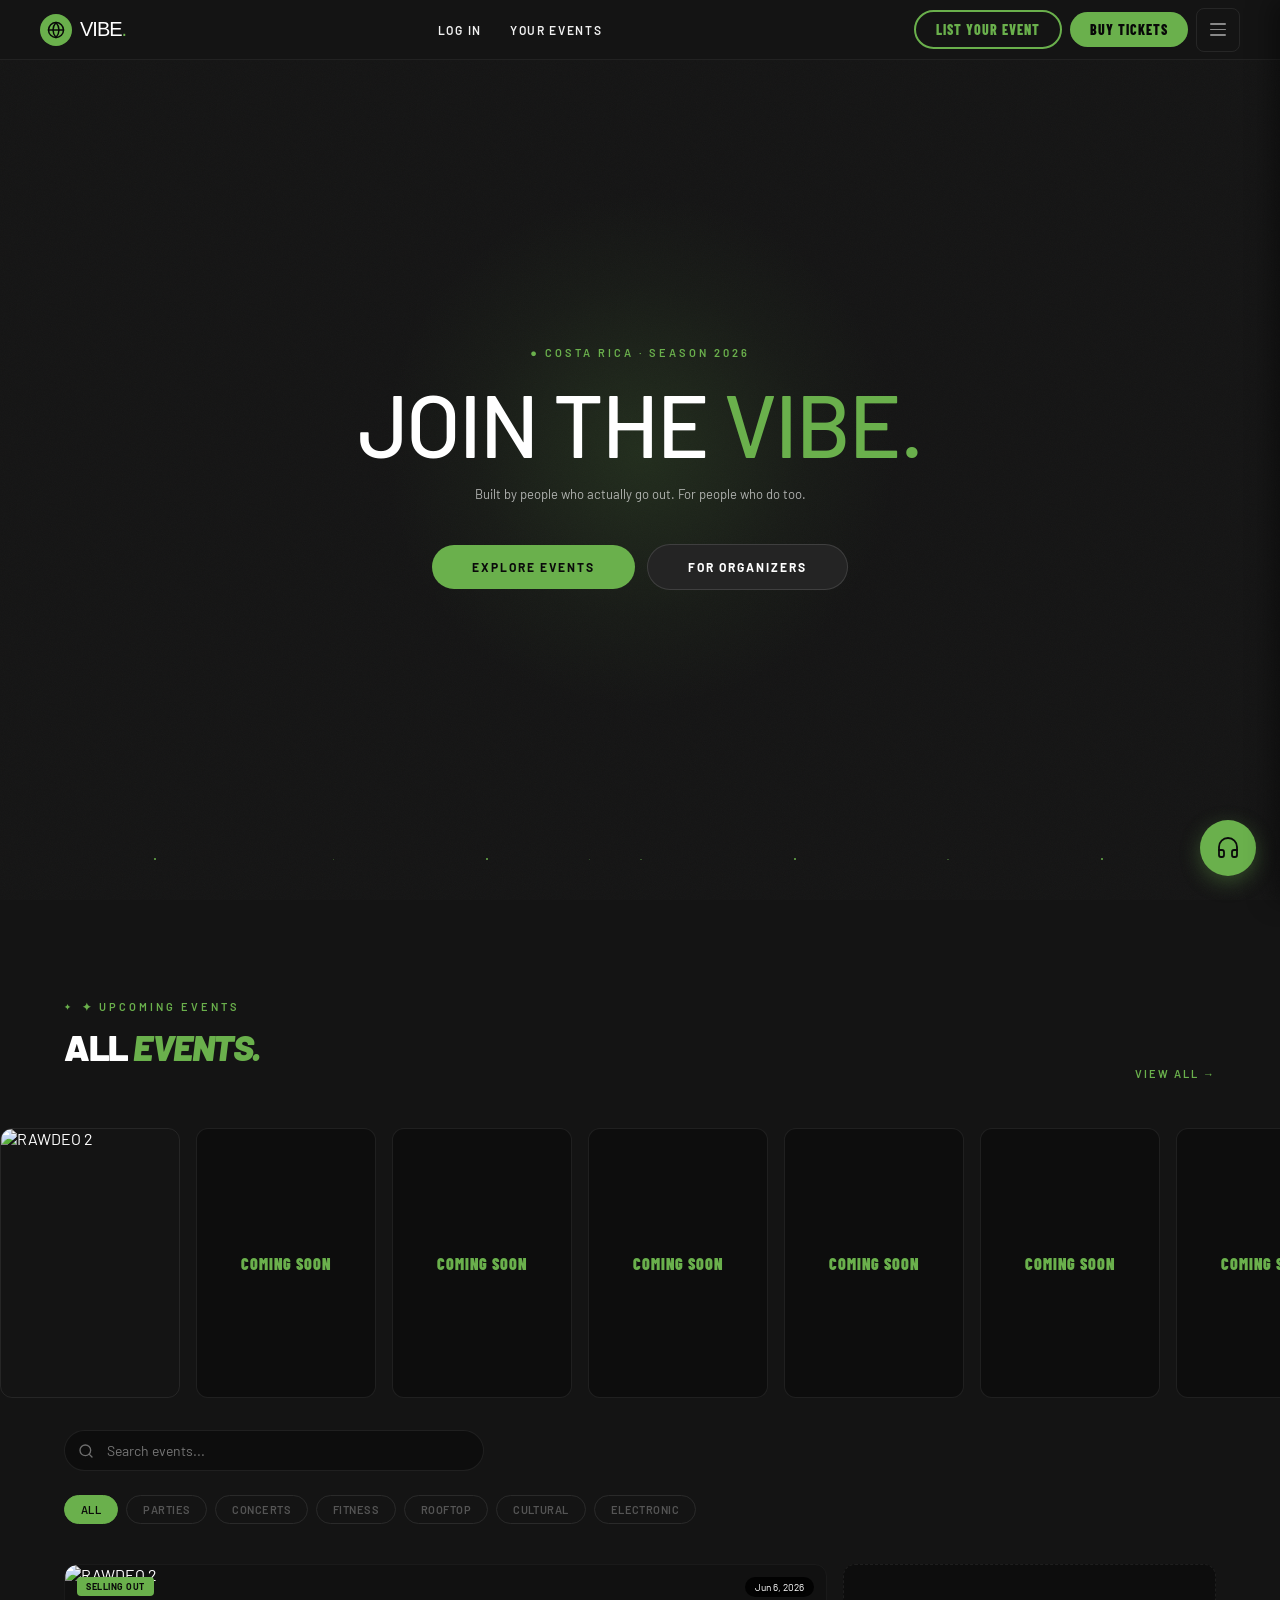
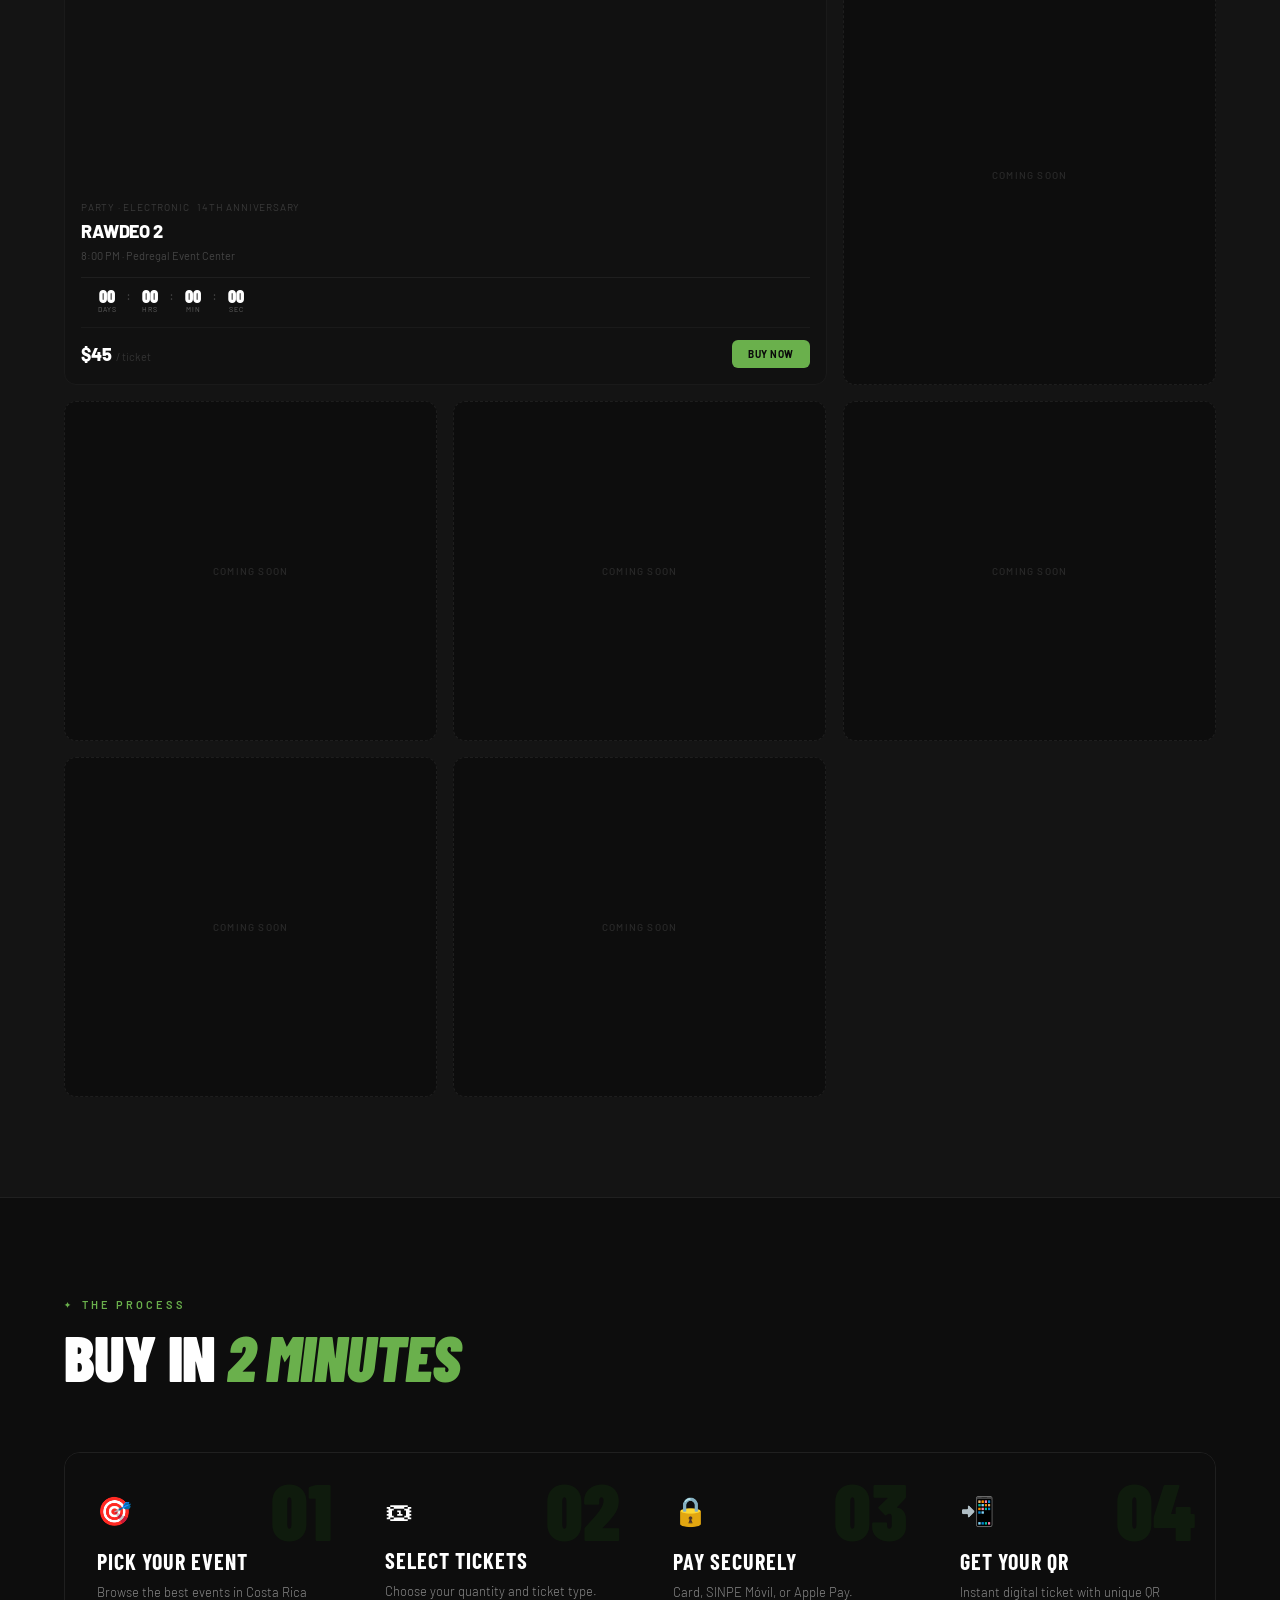
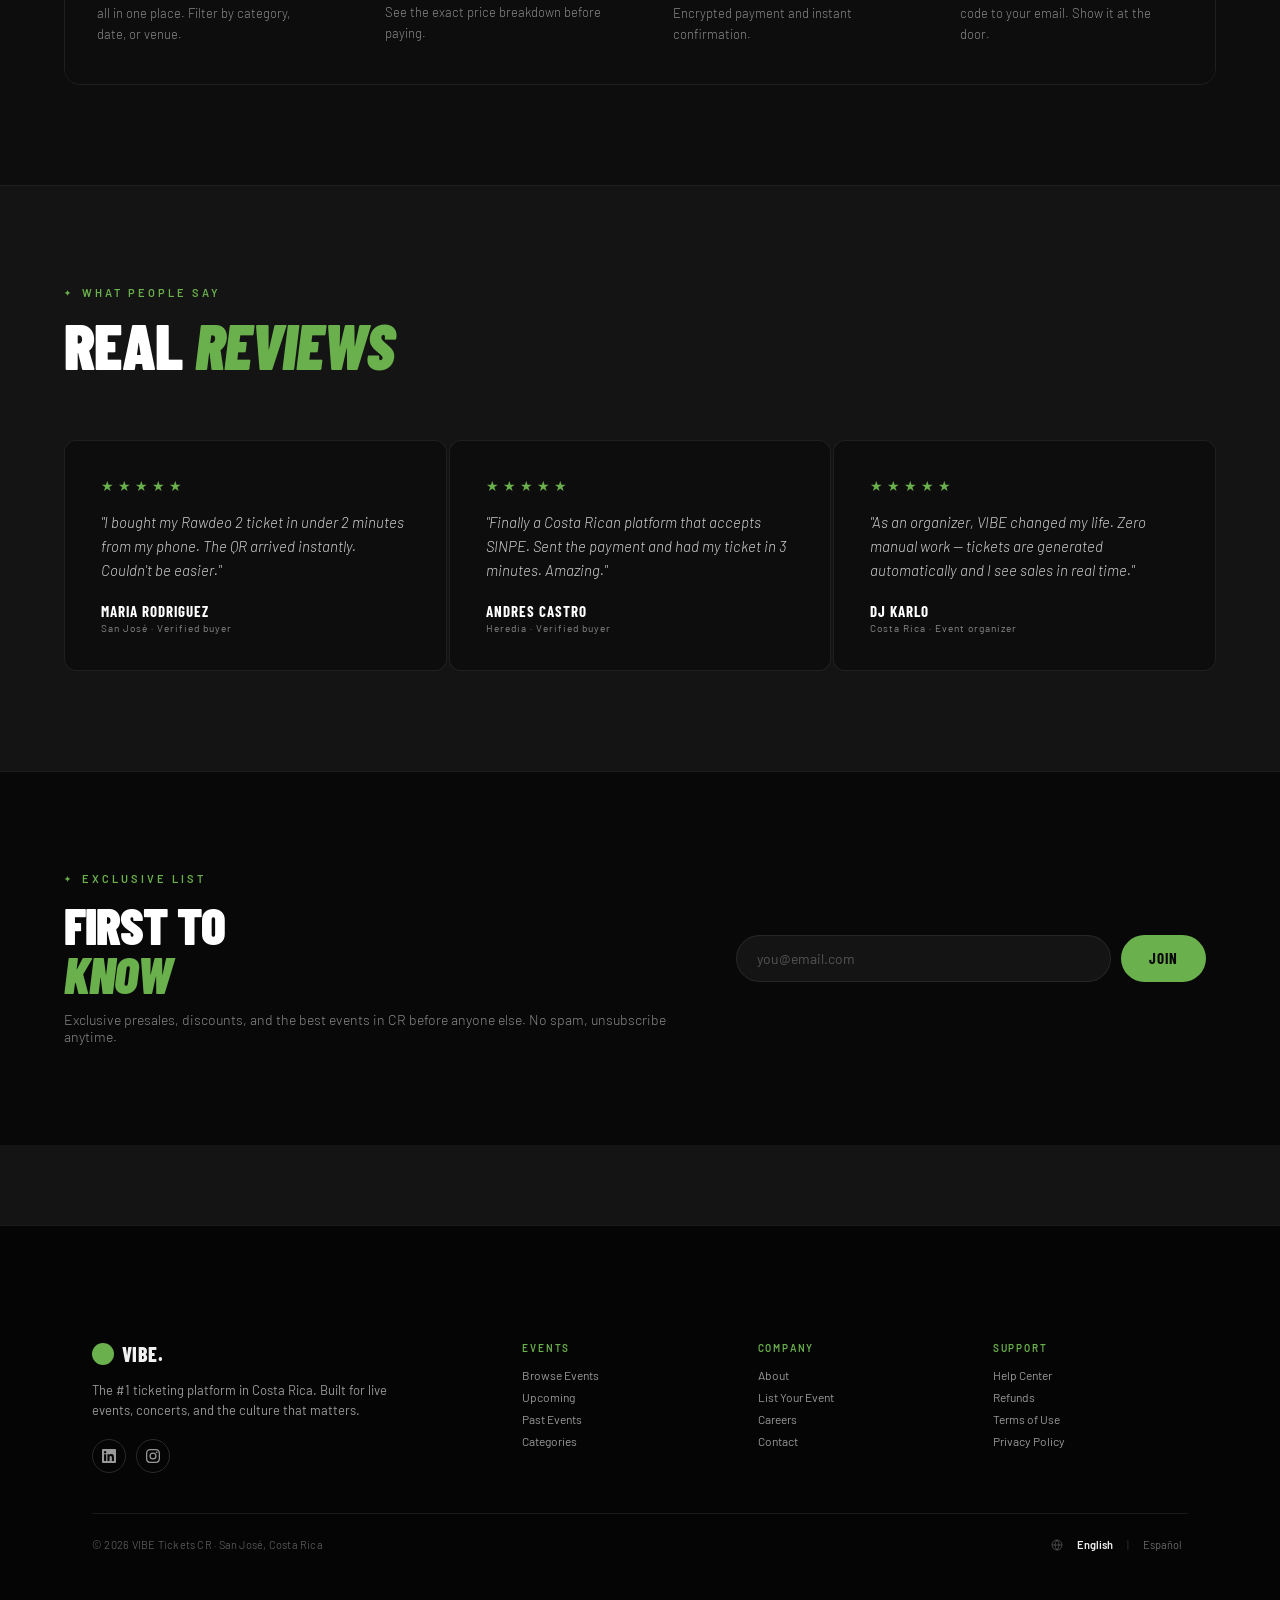
==== commit 5c5e4db9: "fix: restore scroll + add hero halo and particles Scroll bug (critical): - Root cause: both html AND" ====
--- a/index.html
+++ b/index.html
@@ -79,6 +79,17 @@
   <!-- HERO — FASE 2.5 -->
   <section class="hero" style="padding:0;position:relative;">
     <div class="hero-bg-overlay"></div>
+    <div class="hero-halo"></div>
+    <div class="hero-particles">
+      <span class="particle"></span>
+      <span class="particle small"></span>
+      <span class="particle"></span>
+      <span class="particle small"></span>
+      <span class="particle"></span>
+      <span class="particle small"></span>
+      <span class="particle"></span>
+      <span class="particle small"></span>
+    </div>
 
     <div class="hero-content fade-in">
       <div class="hero-eyebrow">● COSTA RICA · SEASON 2026</div>
--- a/css/styles.css
+++ b/css/styles.css
@@ -22,8 +22,8 @@
   --radius2:20px;
   --red-error:#c94545;
 }
-html{scroll-behavior:smooth;overflow-x:hidden;background-color:#141414;}
-body{background:var(--bg);color:var(--white);font-family:'Barlow',sans-serif;overflow-x:hidden;}
+html{scroll-behavior:smooth;background-color:#141414;}
+body{background:#141414;color:var(--white);font-family:'Barlow',sans-serif;overflow-x:hidden;overscroll-behavior-y:none;}
 body::after{content:'';position:fixed;inset:0;z-index:9999;pointer-events:none;opacity:0.018;background:repeating-linear-gradient(0deg,transparent,transparent 2px,rgba(255,255,255,.03) 2px,rgba(255,255,255,.03) 4px);}
 
 /* ─── SCROLLBAR ─── */
@@ -36,8 +36,8 @@
 .page.active{display:block;}
 
 /* ─── NAV ─── */
-nav{position:fixed;top:0;left:0;right:0;z-index:500;padding:env(safe-area-inset-top) clamp(16px,4vw,40px) 0;height:calc(60px + env(safe-area-inset-top));display:flex;align-items:center;justify-content:space-between;border-bottom:0.5px solid rgba(255,255,255,0.06);background:#141414;margin:0;border-radius:0;}
-nav.scrolled{background:#141414;border-bottom-color:rgba(255,255,255,0.06);}
+nav{position:fixed;top:0;left:0;right:0;width:100%;z-index:1000;padding:env(safe-area-inset-top) clamp(16px,4vw,40px) 0;height:calc(60px + env(safe-area-inset-top));display:flex;align-items:center;justify-content:space-between;border-bottom:0.5px solid rgba(255,255,255,0.06);background:#141414;margin:0;border-radius:0;transform:translateY(0);transition:transform .3s cubic-bezier(.16,1,.3,1);will-change:transform;}
+nav.nav-hidden{transform:translateY(-100%);}
 .nav-logo{cursor:pointer;display:flex;align-items:center;gap:8px;}
 .nav-logo-globe{
   width:32px;height:32px;border-radius:50%;
@@ -67,8 +67,7 @@
 .nav-btn-primary:hover{background:#5a9940;transform:translateY(-1px);box-shadow:0 4px 20px var(--green-glow);}
 /* Hide center links on small screens */
 @media(max-width:768px){
-  nav{width:100vw;left:0;right:0;-webkit-transform:translate3d(0,0,0);transform:translate3d(0,0,0);-webkit-backface-visibility:hidden;backface-visibility:hidden;-webkit-transform-style:preserve-3d;transform-style:preserve-3d;}
-  nav.scrolled{background:#141414;backdrop-filter:none;-webkit-backdrop-filter:none;border-bottom-color:rgba(255,255,255,0.06);}
+  nav{-webkit-backface-visibility:hidden;backface-visibility:hidden;}
   .nav-center{display:none;}
   .nav-btn:not(.nav-btn-primary):not(.nav-hamburger){display:none;}
   .nav-btn-primary:not(#nav-buy-tickets-btn){display:none;}
@@ -94,12 +93,41 @@
 @keyframes ticker{from{transform:translateX(0)}to{transform:translateX(-50%)}}
 #flyer-track{will-change:transform;}
 
+/* ─── HERO ANIMATIONS ─── */
+@keyframes haloBreath{0%,100%{transform:translate(-50%,-50%) scale(1);opacity:.9}50%{transform:translate(-50%,-50%) scale(1.12);opacity:1}}
+@keyframes drift{0%{transform:translateY(0) translateX(0);opacity:0}15%{opacity:.7}85%{opacity:.5}100%{transform:translateY(-180px) translateX(10px);opacity:0}}
+
 /* ─── HERO ─── */
 .hero{min-height:100svh;position:relative;display:flex;align-items:center;justify-content:center;overflow:hidden;background:#141414;}
 .hero-bg-overlay{position:absolute;inset:0;background:#141414;pointer-events:none;}
 .hero-bg-overlay::after{content:'';position:absolute;inset:0;opacity:.028;background-image:url("data:image/svg+xml,%3Csvg viewBox='0 0 256 256' xmlns='http://www.w3.org/2000/svg'%3E%3Cfilter id='noise'%3E%3CfeTurbulence type='fractalNoise' baseFrequency='0.9' numOctaves='4' stitchTiles='stitch'/%3E%3C/filter%3E%3Crect width='100%25' height='100%25' filter='url(%23noise)'/%3E%3C/svg%3E");background-size:200px 200px;}
 /* Legacy decorations — hidden */
 .hero-bg-img,.hero-grid,.hero-globe-deco,.hero-stats-bar,.hero-accent-line,.hero-countdown{display:none;}
+/* Halo */
+.hero-halo{position:absolute;top:50%;left:50%;transform:translate(-50%,-50%);width:520px;height:520px;border-radius:50%;background:radial-gradient(circle,rgba(106,176,76,.16) 0%,rgba(106,176,76,.04) 45%,transparent 70%);pointer-events:none;z-index:0;animation:haloBreath 6s ease-in-out infinite;}
+/* Particles */
+.hero-particles{position:absolute;inset:0;pointer-events:none;z-index:0;}
+.particle{position:absolute;bottom:40px;width:2px;height:2px;border-radius:50%;background:#6ab04c;animation:drift 7s linear infinite;}
+.particle.small{width:1.5px;height:1.5px;opacity:.5;}
+.hero-particles .particle:nth-child(1){left:12%;animation-delay:0s;}
+.hero-particles .particle:nth-child(2){left:26%;animation-delay:1.5s;}
+.hero-particles .particle:nth-child(3){left:38%;animation-delay:3s;}
+.hero-particles .particle:nth-child(4){left:50%;animation-delay:4.5s;}
+.hero-particles .particle:nth-child(5){left:62%;animation-delay:2s;}
+.hero-particles .particle:nth-child(6){left:74%;animation-delay:5.5s;}
+.hero-particles .particle:nth-child(7){left:86%;animation-delay:6s;}
+.hero-particles .particle:nth-child(8){left:46%;animation-delay:.8s;}
+@media(max-width:768px){
+  .hero-halo{width:240px;height:240px;}
+  .hero-particles .particle:nth-child(1){left:20%;}
+  .hero-particles .particle:nth-child(2){left:40%;}
+  .hero-particles .particle:nth-child(3){left:60%;}
+  .hero-particles .particle:nth-child(4){left:78%;}
+  .hero-particles .particle:nth-child(5){left:88%;}
+  .hero-particles .particle:nth-child(6){left:10%;}
+  .hero-particles .particle:nth-child(7),
+  .hero-particles .particle:nth-child(8){display:none;}
+}
 /* Main content — centered column */
 .hero-content{
   position:relative;z-index:4;
@@ -145,8 +173,8 @@
 .btn-pill:hover{transform:scale(1.03);}
 .btn-pill-primary{background:var(--green);color:#0a0a0a;}
 .btn-pill-primary:hover{box-shadow:0 6px 28px rgba(106,176,76,.35);}
-.btn-pill-ghost{background:transparent;border:1.5px solid rgba(255,255,255,.2);color:rgba(255,255,255,.7);}
-.btn-pill-ghost:hover{border-color:rgba(255,255,255,.45);color:#fff;}
+.btn-pill-ghost{background:#242424;border:0.5px solid rgba(255,255,255,.12);color:#fff;}
+.btn-pill-ghost:hover{background:#2e2e2e;}
 /* Legacy buttons — keep for other sections */
 .btn-primary{background:var(--green);border:none;color:#0a0a0a;padding:14px 32px;border-radius:8px;font-family:'Barlow',sans-serif;font-size:13px;font-weight:700;letter-spacing:.05em;cursor:pointer;transition:background .25s,transform .25s,box-shadow .25s;text-transform:uppercase;}
 .btn-primary:hover{transform:translateY(-1px);box-shadow:0 6px 24px var(--green-glow);background:#5a9940;}
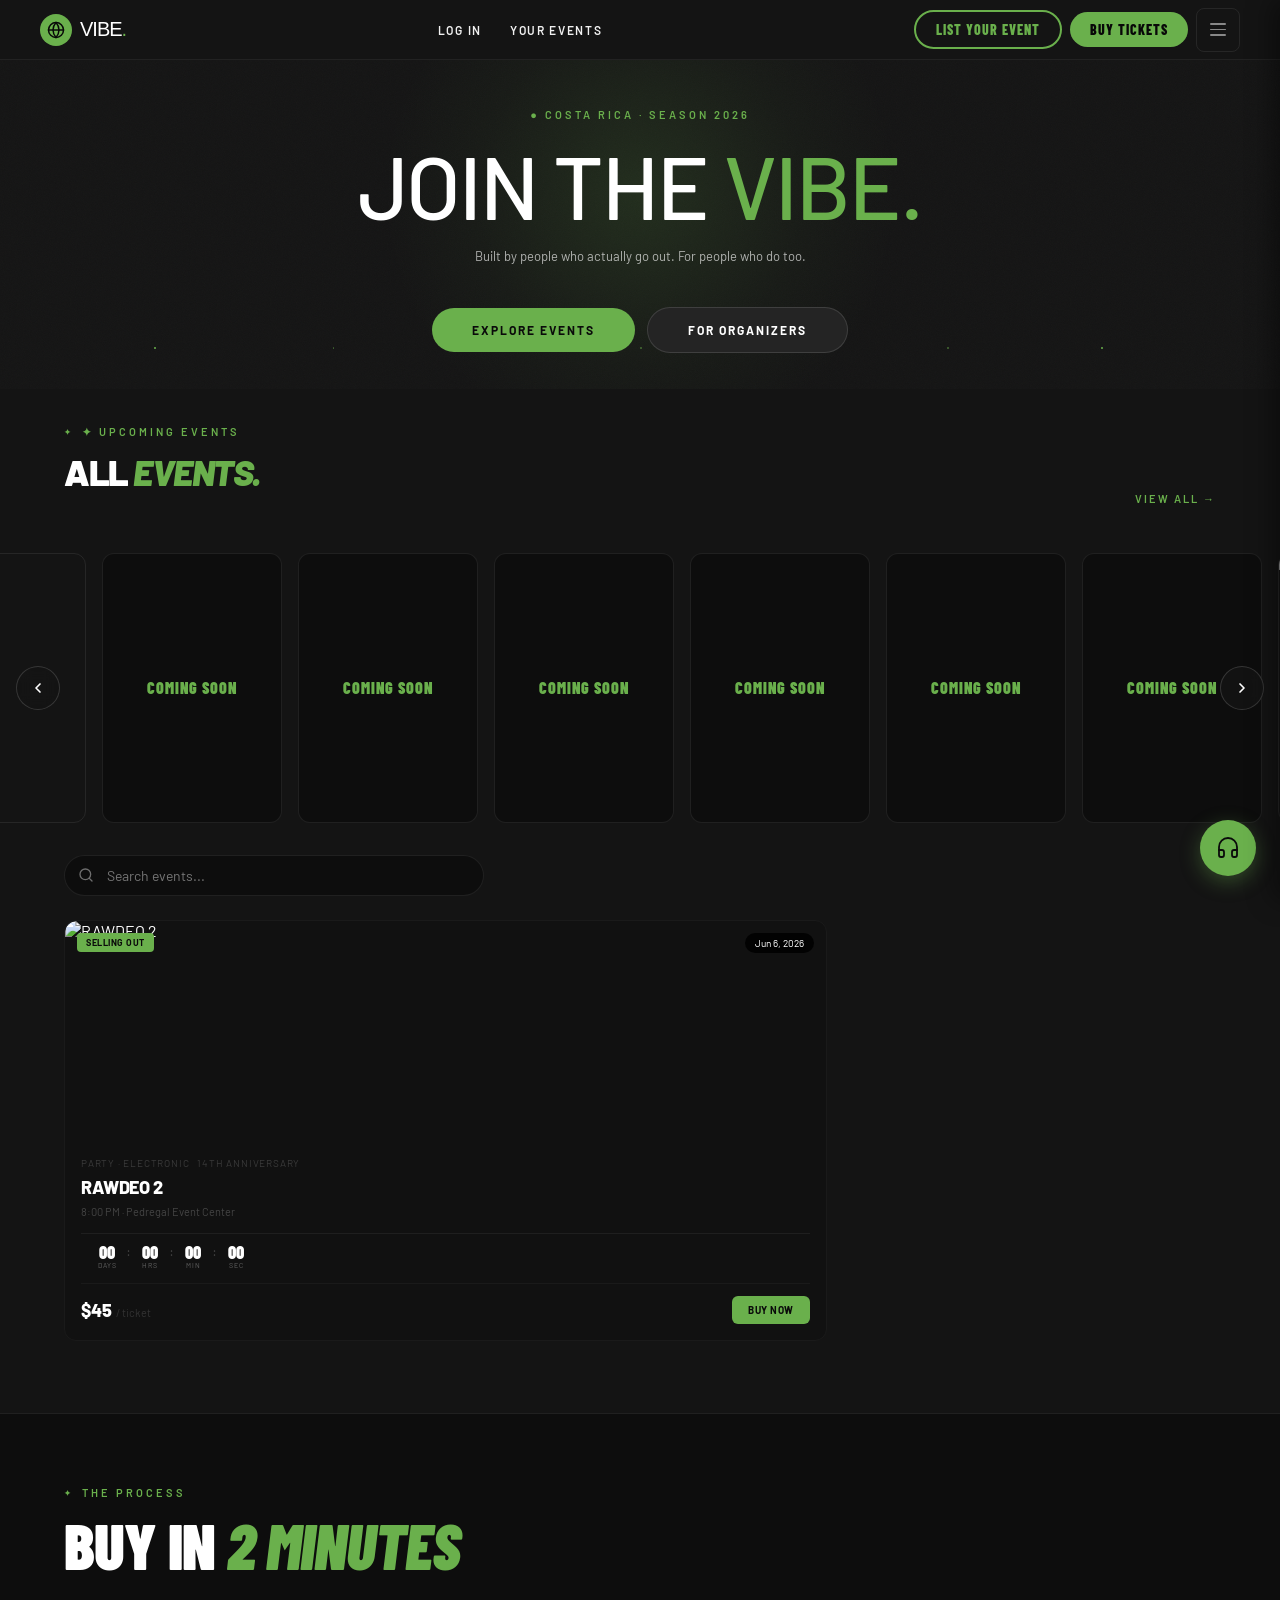
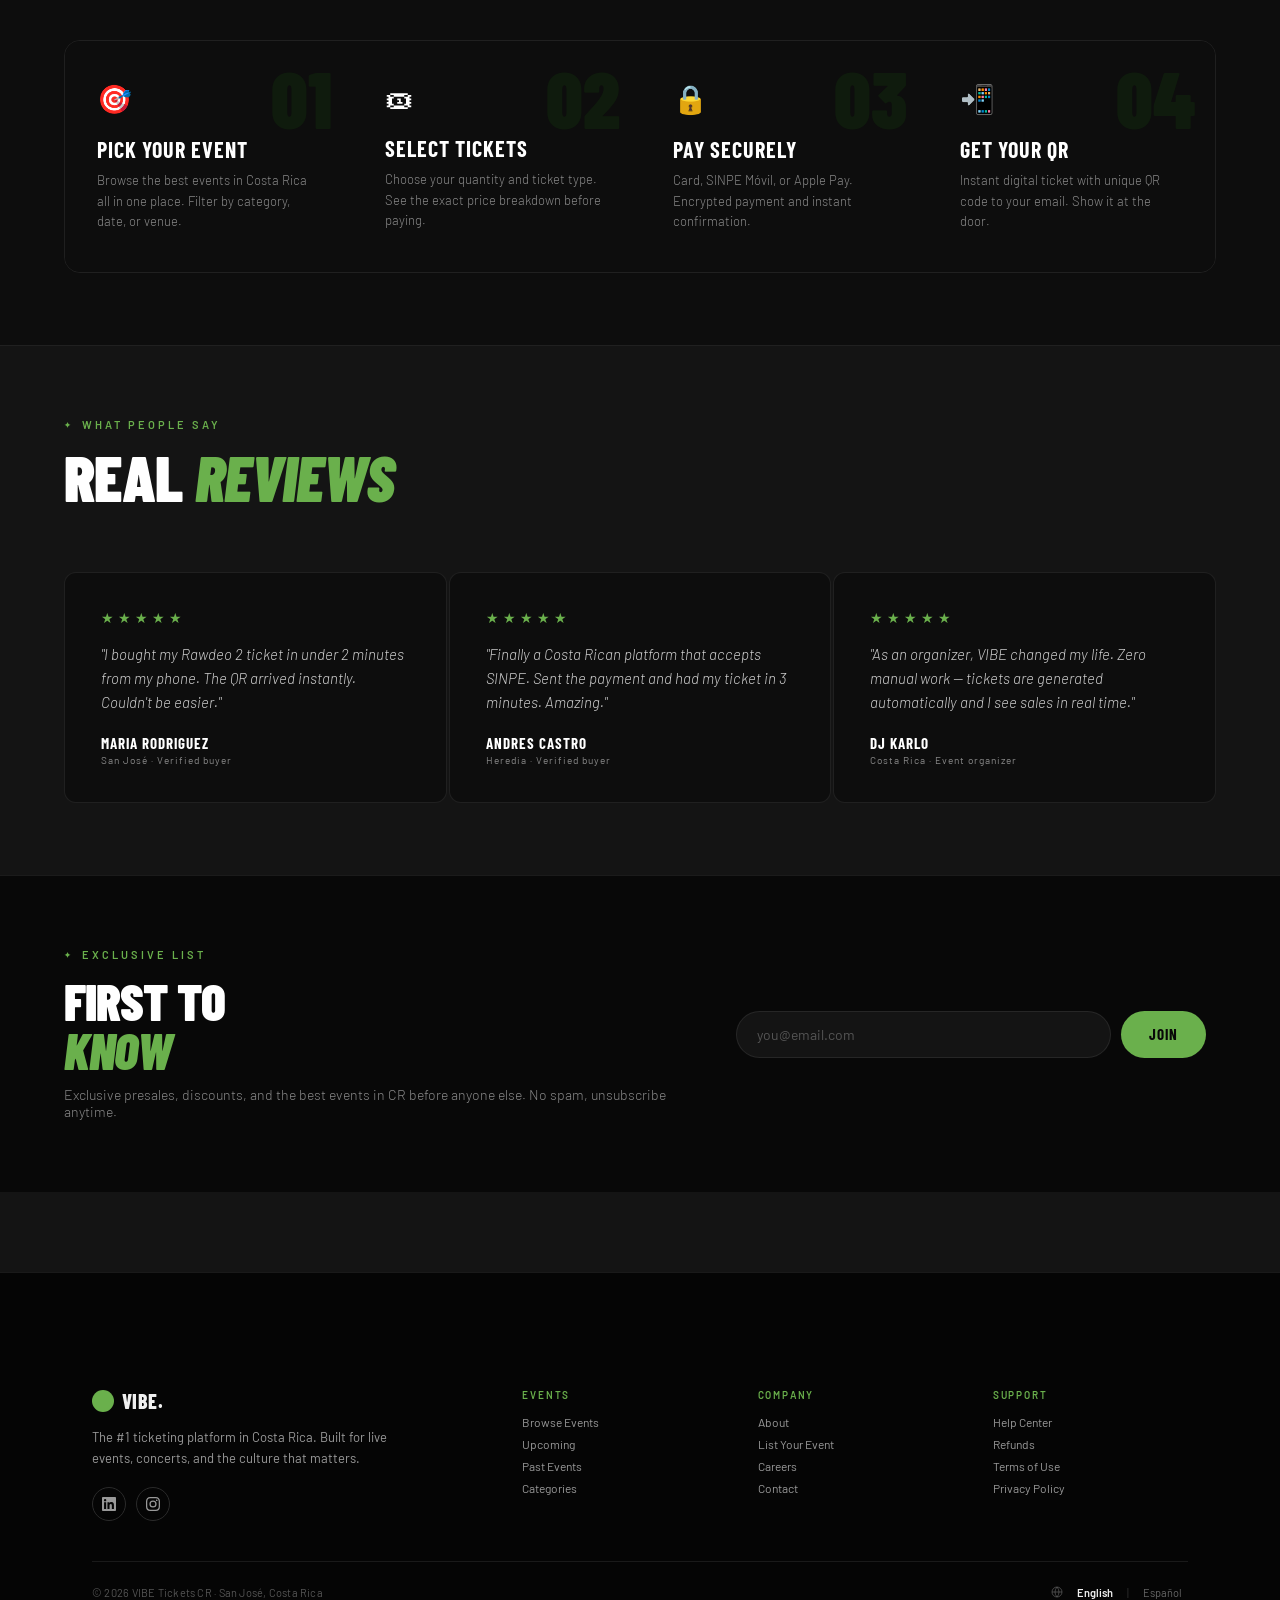
==== commit a5d08110: "feat(home): simplify all-events + tighten section spacing - Remove category filter bar (.cats) and 6" ====
--- a/index.html
+++ b/index.html
@@ -77,7 +77,7 @@
 <div class="page active" id="pg-home">
 
   <!-- HERO — FASE 2.5 -->
-  <section class="hero" style="padding:0;position:relative;">
+  <section class="hero">
     <div class="hero-bg-overlay"></div>
     <div class="hero-halo"></div>
     <div class="hero-particles">
@@ -107,8 +107,8 @@
   </section>
 
   <!-- EVENTS -->
-  <section id="events-section">
-    <div class="events-header fade-in">
+  <section id="events-section" class="all-events">
+    <div class="events-header fade-in all-events-header">
       <div>
         <div class="section-eyebrow">✦ Upcoming events</div>
         <h2 class="section-title">ALL <em>EVENTS.</em></h2>
@@ -117,12 +117,19 @@
     </div>
 
     <!-- FLYER CAROUSEL -->
-    <div class="flyer-carousel-wrap" style="overflow:hidden;margin:0 -64px 32px;position:relative;">
-      <div id="flyer-track" style="display:flex;gap:16px;width:max-content;animation:ticker 30s linear infinite;">
-      </div>
-    </div>
-
-    <div class="fade-in" style="margin-bottom:24px;">
+    <div class="flyer-carousel-wrap all-events-carousel" style="margin:0 -64px 32px;position:relative;">
+      <div class="flyer-scroll">
+        <div id="flyer-track" style="display:flex;gap:16px;width:max-content;"></div>
+      </div>
+      <button class="carousel-arrow carousel-arrow-left" aria-label="Previous events" onclick="carouselArrow(-1)">
+        <svg width="16" height="16" viewBox="0 0 24 24" fill="none" stroke="currentColor" stroke-width="2.5" stroke-linecap="round" stroke-linejoin="round"><polyline points="15 18 9 12 15 6"/></svg>
+      </button>
+      <button class="carousel-arrow carousel-arrow-right" aria-label="Next events" onclick="carouselArrow(1)">
+        <svg width="16" height="16" viewBox="0 0 24 24" fill="none" stroke="currentColor" stroke-width="2.5" stroke-linecap="round" stroke-linejoin="round"><polyline points="9 18 15 12 9 6"/></svg>
+      </button>
+    </div>
+
+    <div class="all-events-search" style="margin-bottom:24px;">
       <div style="position:relative;max-width:420px;">
         <svg style="position:absolute;left:14px;top:50%;transform:translateY(-50%);opacity:.4;" width="16" height="16" viewBox="0 0 24 24" fill="none" stroke="currentColor" stroke-width="2" stroke-linecap="round"><circle cx="11" cy="11" r="8"/><line x1="21" y1="21" x2="16.65" y2="16.65"/></svg>
         <input id="event-search" type="text" placeholder="Search events..." oninput="filterEvents(this.value)"
@@ -130,16 +137,7 @@
           onfocus="this.style.borderColor='rgba(106,176,76,.3)'" onblur="this.style.borderColor='var(--border)'"/>
       </div>
     </div>
-    <div class="cats fade-in">
-      <button class="cat on" onclick="filterCat(this)">All</button>
-      <button class="cat" onclick="filterCat(this)">Parties</button>
-      <button class="cat" onclick="filterCat(this)">Concerts</button>
-      <button class="cat" onclick="filterCat(this)">Fitness</button>
-      <button class="cat" onclick="filterCat(this)">Rooftop</button>
-      <button class="cat" onclick="filterCat(this)">Cultural</button>
-      <button class="cat" onclick="filterCat(this)">Electronic</button>
-    </div>
-    <div class="events-grid fade-in fade-in-delay-1" id="events-grid-wrap">
+    <div class="events-grid all-events-cards" id="events-grid-wrap">
       <!-- RAWDEO 2 - Featured (spans 2 cols) -->
       <div class="ev-card" onclick="openCheckout('rawdeo')">
         <div class="ev-card-img-wrap">
@@ -161,13 +159,6 @@
           </div>
         </div>
       </div>
-      <!-- COMING SOON x6 -->
-      <div class="ev-card ev-card-soon"><span class="ev-card-soon-label">Coming soon</span></div>
-      <div class="ev-card ev-card-soon"><span class="ev-card-soon-label">Coming soon</span></div>
-      <div class="ev-card ev-card-soon"><span class="ev-card-soon-label">Coming soon</span></div>
-      <div class="ev-card ev-card-soon"><span class="ev-card-soon-label">Coming soon</span></div>
-      <div class="ev-card ev-card-soon"><span class="ev-card-soon-label">Coming soon</span></div>
-      <div class="ev-card ev-card-soon"><span class="ev-card-soon-label">Coming soon</span></div>
     </div>
   </section>
 
--- a/css/styles.css
+++ b/css/styles.css
@@ -89,16 +89,47 @@
 }
 
 
-/* Carousel scroll keyframe — used by #flyer-track inline animation */
+/* Carousel scroll keyframe — legacy fallback, no-JS only */
 @keyframes ticker{from{transform:translateX(0)}to{transform:translateX(-50%)}}
-#flyer-track{will-change:transform;}
+
+/* ─── ALL EVENTS — entrance + carousel ─── */
+.all-events .all-events-header,
+.all-events .all-events-carousel,
+.all-events .all-events-search,
+.all-events .all-events-cards{opacity:0;transform:translateY(40px);transition:opacity .9s cubic-bezier(.22,1,.36,1),transform .9s cubic-bezier(.22,1,.36,1);}
+.all-events.in-view .all-events-header{opacity:1;transform:translateY(0);}
+.all-events.in-view .all-events-carousel{opacity:1;transform:translateY(0);transition-delay:.15s;}
+.all-events.in-view .all-events-search{opacity:1;transform:translateY(0);transition-delay:.25s;}
+.all-events.in-view .all-events-cards{opacity:1;transform:translateY(0);transition-delay:.35s;}
+
+/* Scroll container — native horizontal scroll, hidden scrollbar */
+.flyer-scroll{overflow-x:auto;overflow-y:hidden;scrollbar-width:none;-ms-overflow-style:none;scroll-behavior:auto;-webkit-overflow-scrolling:touch;}
+.flyer-scroll::-webkit-scrollbar{display:none;}
+
+/* Floating side arrows */
+.carousel-arrow{position:absolute;top:50%;transform:translateY(-50%);width:44px;height:44px;border-radius:50%;background:rgba(20,20,20,.85);border:0.5px solid rgba(255,255,255,.15);backdrop-filter:blur(8px);-webkit-backdrop-filter:blur(8px);color:#fff;cursor:pointer;display:flex;align-items:center;justify-content:center;z-index:10;padding:0;transition:background .2s cubic-bezier(.22,1,.36,1),color .2s cubic-bezier(.22,1,.36,1),transform .2s cubic-bezier(.22,1,.36,1),border-color .2s cubic-bezier(.22,1,.36,1);}
+.carousel-arrow-left{left:16px;}
+.carousel-arrow-right{right:16px;}
+.carousel-arrow:hover{background:rgba(106,176,76,.9);color:#0a0a0a;border-color:transparent;transform:translateY(-50%) scale(1.08);}
+.carousel-arrow:focus-visible{outline:2px solid var(--green);outline-offset:3px;}
+.carousel-arrow:active{transform:translateY(-50%) scale(.96);}
+@media(max-width:768px){.carousel-arrow{display:none;}}
+
+/* Reduced motion — no entrance animation, no auto-scroll */
+@media(prefers-reduced-motion:reduce){
+  .all-events .all-events-header,
+  .all-events .all-events-carousel,
+  .all-events .all-events-search,
+  .all-events .all-events-cards{opacity:1;transform:none;transition:none;}
+}
 
 /* ─── HERO ANIMATIONS ─── */
 @keyframes haloBreath{0%,100%{transform:translate(-50%,-50%) scale(1);opacity:.9}50%{transform:translate(-50%,-50%) scale(1.12);opacity:1}}
 @keyframes drift{0%{transform:translateY(0) translateX(0);opacity:0}15%{opacity:.7}85%{opacity:.5}100%{transform:translateY(-180px) translateX(10px);opacity:0}}
 
 /* ─── HERO ─── */
-.hero{min-height:100svh;position:relative;display:flex;align-items:center;justify-content:center;overflow:hidden;background:#141414;}
+.hero{position:relative;display:flex;flex-direction:column;align-items:center;justify-content:center;padding-top:clamp(80px,12vh,140px);padding-bottom:clamp(24px,4vh,56px);overflow:hidden;background:#141414;}
+.hero + section,.hero + #events-section{padding-top:clamp(24px,4vh,56px);}
 .hero-bg-overlay{position:absolute;inset:0;background:#141414;pointer-events:none;}
 .hero-bg-overlay::after{content:'';position:absolute;inset:0;opacity:.028;background-image:url("data:image/svg+xml,%3Csvg viewBox='0 0 256 256' xmlns='http://www.w3.org/2000/svg'%3E%3Cfilter id='noise'%3E%3CfeTurbulence type='fractalNoise' baseFrequency='0.9' numOctaves='4' stitchTiles='stitch'/%3E%3C/filter%3E%3Crect width='100%25' height='100%25' filter='url(%23noise)'/%3E%3C/svg%3E");background-size:200px 200px;}
 /* Legacy decorations — hidden */
@@ -132,7 +163,7 @@
 .hero-content{
   position:relative;z-index:4;
   display:flex;flex-direction:column;align-items:center;text-align:center;
-  padding:clamp(80px,12vh,120px) clamp(24px,6vw,64px) clamp(60px,8vh,96px);
+  padding:0 clamp(24px,6vw,64px);
   width:100%;max-width:800px;
 }
 /* Eyebrow */
@@ -259,7 +290,7 @@
 }
 
 /* ─── SECTIONS ─── */
-section{padding:100px 64px;}
+section{padding-block:clamp(48px,8vh,96px);padding-inline:64px;}
 .section-eyebrow{font-family:'Barlow',sans-serif;font-weight:600;font-size:11px;letter-spacing:3px;text-transform:uppercase;color:var(--green);margin-bottom:16px;display:flex;align-items:center;gap:8px;}
 .section-eyebrow::before{content:'✦';font-size:8px;}
 .section-title{font-family:'Barlow Condensed',sans-serif;font-size:clamp(42px,5vw,72px);font-weight:900;text-transform:uppercase;line-height:.95;letter-spacing:-1px;margin-bottom:16px;}
@@ -273,9 +304,6 @@
 .view-all:hover{gap:10px;}
 
 /* CATEGORIES */
-.cats{display:flex;gap:8px;flex-wrap:wrap;margin-bottom:40px;}
-.cat{background:transparent;border:1px solid #2a2a2a;color:#555;padding:7px 16px;border-radius:20px;font-family:'Barlow',sans-serif;font-size:11px;font-weight:600;cursor:pointer;transition:background .2s,border-color .2s,color .2s;text-transform:uppercase;letter-spacing:.04em;}
-.cat.on,.cat:hover{background:var(--green);border-color:var(--green);color:#0a0a0a;}
 
 /* SECTION TITLE — events override */
 .events-header .section-title{font-size:36px;letter-spacing:-1.5px;font-family:'Barlow',sans-serif;}
@@ -306,9 +334,6 @@
 .ev-card-buy{background:var(--green);border:none;color:#0a0a0a;padding:8px 16px;border-radius:6px;font-family:'Barlow',sans-serif;font-size:10px;font-weight:700;letter-spacing:.05em;cursor:pointer;transition:background .2s;text-transform:uppercase;}
 .ev-card-buy:hover{background:#5a9940;}
 /* Coming soon cards */
-.ev-card-soon{background:#0d0d0d!important;border:1px dashed #1e1e1e!important;min-height:340px;display:flex;align-items:center;justify-content:center;cursor:default!important;}
-.ev-card-soon:hover{transform:none!important;border-color:#1e1e1e!important;}
-.ev-card-soon-label{color:#2a2a2a;font-size:10px;text-transform:uppercase;letter-spacing:.12em;font-weight:500;font-family:'Barlow',sans-serif;}
 /* Legacy overlay/content — hidden in new design */
 .ev-card-overlay{display:none;}
 .ev-card-content{display:none;}
@@ -688,9 +713,9 @@
 /* ─── RESPONSIVE ─── */
 @media(max-width:900px){
   nav{padding:0 20px;}
-  .hero-content{padding:clamp(72px,10vh,100px) 24px clamp(48px,6vh,72px);}
+  .hero-content{padding:0 24px;}
   .cd-num{font-size:20px;}
-  section{padding:64px 24px;}
+  section{padding-block:clamp(48px,8vh,96px);padding-inline:24px;}
   .events-grid{grid-template-columns:1fr 1fr;gap:12px;}
   .ev-card:first-child{grid-column:span 2;}
   .how-grid{grid-template-columns:1fr 1fr;}
@@ -1462,7 +1487,7 @@
   .nav-btn-primary{padding:7px 12px;font-size:12px;letter-spacing:.5px;}
 
   /* ── HERO ────────────────────────────────────────────────────── */
-  .hero{min-height:100svh;overflow-x:hidden;}
+  .hero{overflow-x:hidden;}
   .cd-save{font-size:13px;letter-spacing:3px;}
   .cd-date-line{font-size:15px;letter-spacing:2px;margin-bottom:14px;}
   .cd-num{font-size:14px;}
@@ -1470,7 +1495,7 @@
   .cd-sep{font-size:20px;}
 
   /* ── SECTIONS (general) ──────────────────────────────────────── */
-  section{padding:56px 20px;}
+  section{padding-block:clamp(48px,8vh,96px);padding-inline:20px;}
   .section-title{font-size:36px;letter-spacing:-.5px;}
 
   /* ── EVENTS SECTION ──────────────────────────────────────────── */
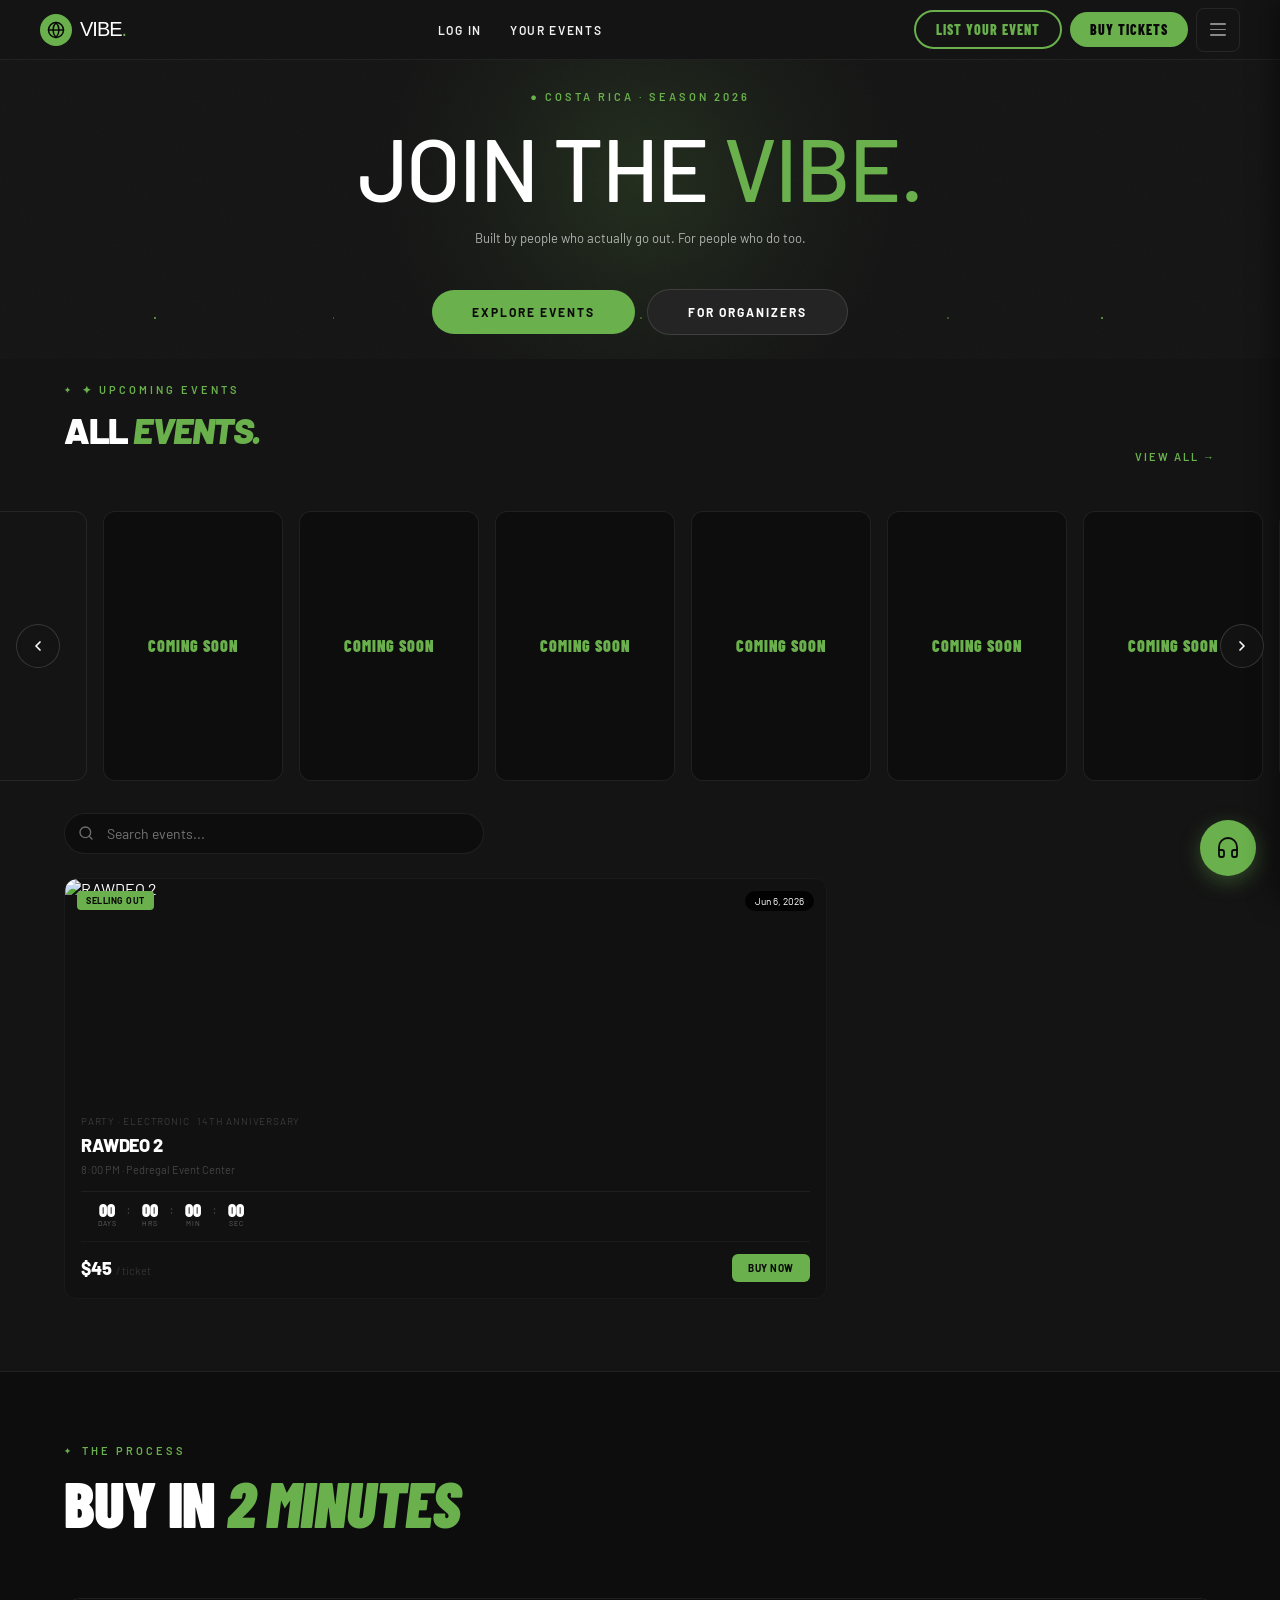
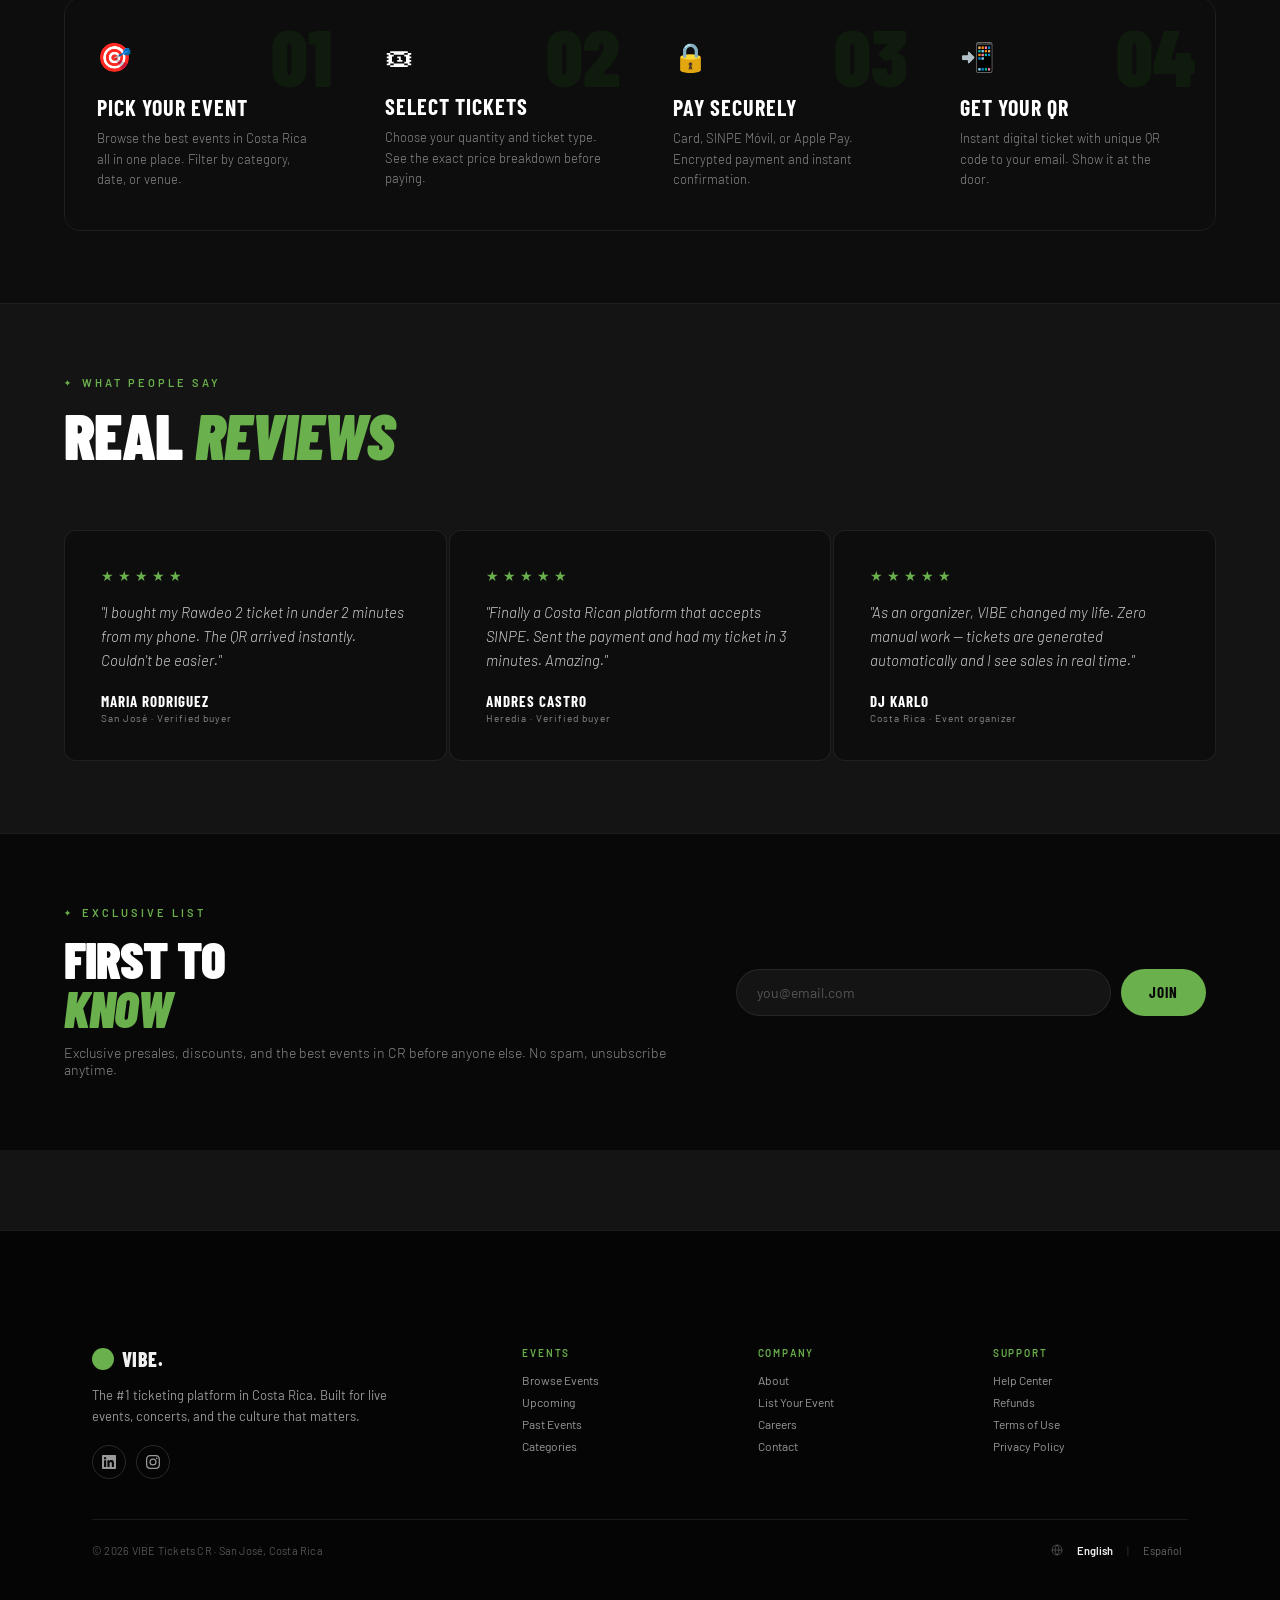
==== commit 192ddb68: "fix(mobile): remove inline margin overflow causing viewport shift The .flyer-carousel-wrap had an in" ====
--- a/index.html
+++ b/index.html
@@ -117,7 +117,7 @@
     </div>
 
     <!-- FLYER CAROUSEL -->
-    <div class="flyer-carousel-wrap all-events-carousel" style="margin:0 -64px 32px;position:relative;">
+    <div class="flyer-carousel-wrap all-events-carousel" style="margin-bottom:32px;position:relative;">
       <div class="flyer-scroll">
         <div id="flyer-track" style="display:flex;gap:16px;width:max-content;"></div>
       </div>
--- a/css/styles.css
+++ b/css/styles.css
@@ -21,6 +21,9 @@
   --radius:12px;
   --radius2:20px;
   --red-error:#c94545;
+  --section-pad-desktop:clamp(64px,8vh,96px);
+  --section-pad-mobile:40px;
+  --section-pad-compact:24px;
 }
 html{scroll-behavior:smooth;background-color:#141414;}
 body{background:#141414;color:var(--white);font-family:'Barlow',sans-serif;overflow-x:hidden;overscroll-behavior-y:none;}
@@ -102,6 +105,8 @@
 .all-events.in-view .all-events-search{opacity:1;transform:translateY(0);transition-delay:.25s;}
 .all-events.in-view .all-events-cards{opacity:1;transform:translateY(0);transition-delay:.35s;}
 
+/* Edge-to-edge carousel breakout (desktop only — breakpoints handle narrower) */
+.flyer-carousel-wrap{margin-left:-64px;margin-right:-64px;}
 /* Scroll container — native horizontal scroll, hidden scrollbar */
 .flyer-scroll{overflow-x:auto;overflow-y:hidden;scrollbar-width:none;-ms-overflow-style:none;scroll-behavior:auto;-webkit-overflow-scrolling:touch;}
 .flyer-scroll::-webkit-scrollbar{display:none;}
@@ -128,8 +133,12 @@
 @keyframes drift{0%{transform:translateY(0) translateX(0);opacity:0}15%{opacity:.7}85%{opacity:.5}100%{transform:translateY(-180px) translateX(10px);opacity:0}}
 
 /* ─── HERO ─── */
-.hero{position:relative;display:flex;flex-direction:column;align-items:center;justify-content:center;padding-top:clamp(80px,12vh,140px);padding-bottom:clamp(24px,4vh,56px);overflow:hidden;background:#141414;}
-.hero + section,.hero + #events-section{padding-top:clamp(24px,4vh,56px);}
+.hero{position:relative;display:flex;flex-direction:column;align-items:center;justify-content:center;padding-top:clamp(60px,10vh,100px);padding-bottom:var(--section-pad-compact);overflow:hidden;background:#141414;}
+.hero + section,.hero + #events-section{padding-top:var(--section-pad-compact);}
+@media(max-width:900px){
+  .hero{padding-top:80px;padding-bottom:20px;}
+  .hero + section,.hero + #events-section{padding-top:24px;}
+}
 .hero-bg-overlay{position:absolute;inset:0;background:#141414;pointer-events:none;}
 .hero-bg-overlay::after{content:'';position:absolute;inset:0;opacity:.028;background-image:url("data:image/svg+xml,%3Csvg viewBox='0 0 256 256' xmlns='http://www.w3.org/2000/svg'%3E%3Cfilter id='noise'%3E%3CfeTurbulence type='fractalNoise' baseFrequency='0.9' numOctaves='4' stitchTiles='stitch'/%3E%3C/filter%3E%3Crect width='100%25' height='100%25' filter='url(%23noise)'/%3E%3C/svg%3E");background-size:200px 200px;}
 /* Legacy decorations — hidden */
@@ -290,7 +299,7 @@
 }
 
 /* ─── SECTIONS ─── */
-section{padding-block:clamp(48px,8vh,96px);padding-inline:64px;}
+section{padding-block:var(--section-pad-desktop);padding-inline:64px;}
 .section-eyebrow{font-family:'Barlow',sans-serif;font-weight:600;font-size:11px;letter-spacing:3px;text-transform:uppercase;color:var(--green);margin-bottom:16px;display:flex;align-items:center;gap:8px;}
 .section-eyebrow::before{content:'✦';font-size:8px;}
 .section-title{font-family:'Barlow Condensed',sans-serif;font-size:clamp(42px,5vw,72px);font-weight:900;text-transform:uppercase;line-height:.95;letter-spacing:-1px;margin-bottom:16px;}
@@ -715,7 +724,7 @@
   nav{padding:0 20px;}
   .hero-content{padding:0 24px;}
   .cd-num{font-size:20px;}
-  section{padding-block:clamp(48px,8vh,96px);padding-inline:24px;}
+  section{padding-block:var(--section-pad-mobile);padding-inline:24px;}
   .events-grid{grid-template-columns:1fr 1fr;gap:12px;}
   .ev-card:first-child{grid-column:span 2;}
   .how-grid{grid-template-columns:1fr 1fr;}
@@ -1284,8 +1293,11 @@
   .footer-grid{grid-template-columns:1fr 1fr;gap:32px;}
   .footer-brand{grid-column:1 / -1;max-width:100%;}
 }
+@media(max-width:900px){
+  .site-footer{margin-top:0;}
+  .footer-container{padding:32px 20px 20px;}
+}
 @media(max-width:480px){
-  .footer-container{padding:40px 20px 20px;}
   .footer-bottom{flex-direction:column;align-items:flex-start;gap:14px;}
 }
 
@@ -1495,7 +1507,7 @@
   .cd-sep{font-size:20px;}
 
   /* ── SECTIONS (general) ──────────────────────────────────────── */
-  section{padding-block:clamp(48px,8vh,96px);padding-inline:20px;}
+  section{padding-block:var(--section-pad-mobile);padding-inline:20px;}
   .section-title{font-size:36px;letter-spacing:-.5px;}
 
   /* ── EVENTS SECTION ──────────────────────────────────────────── */
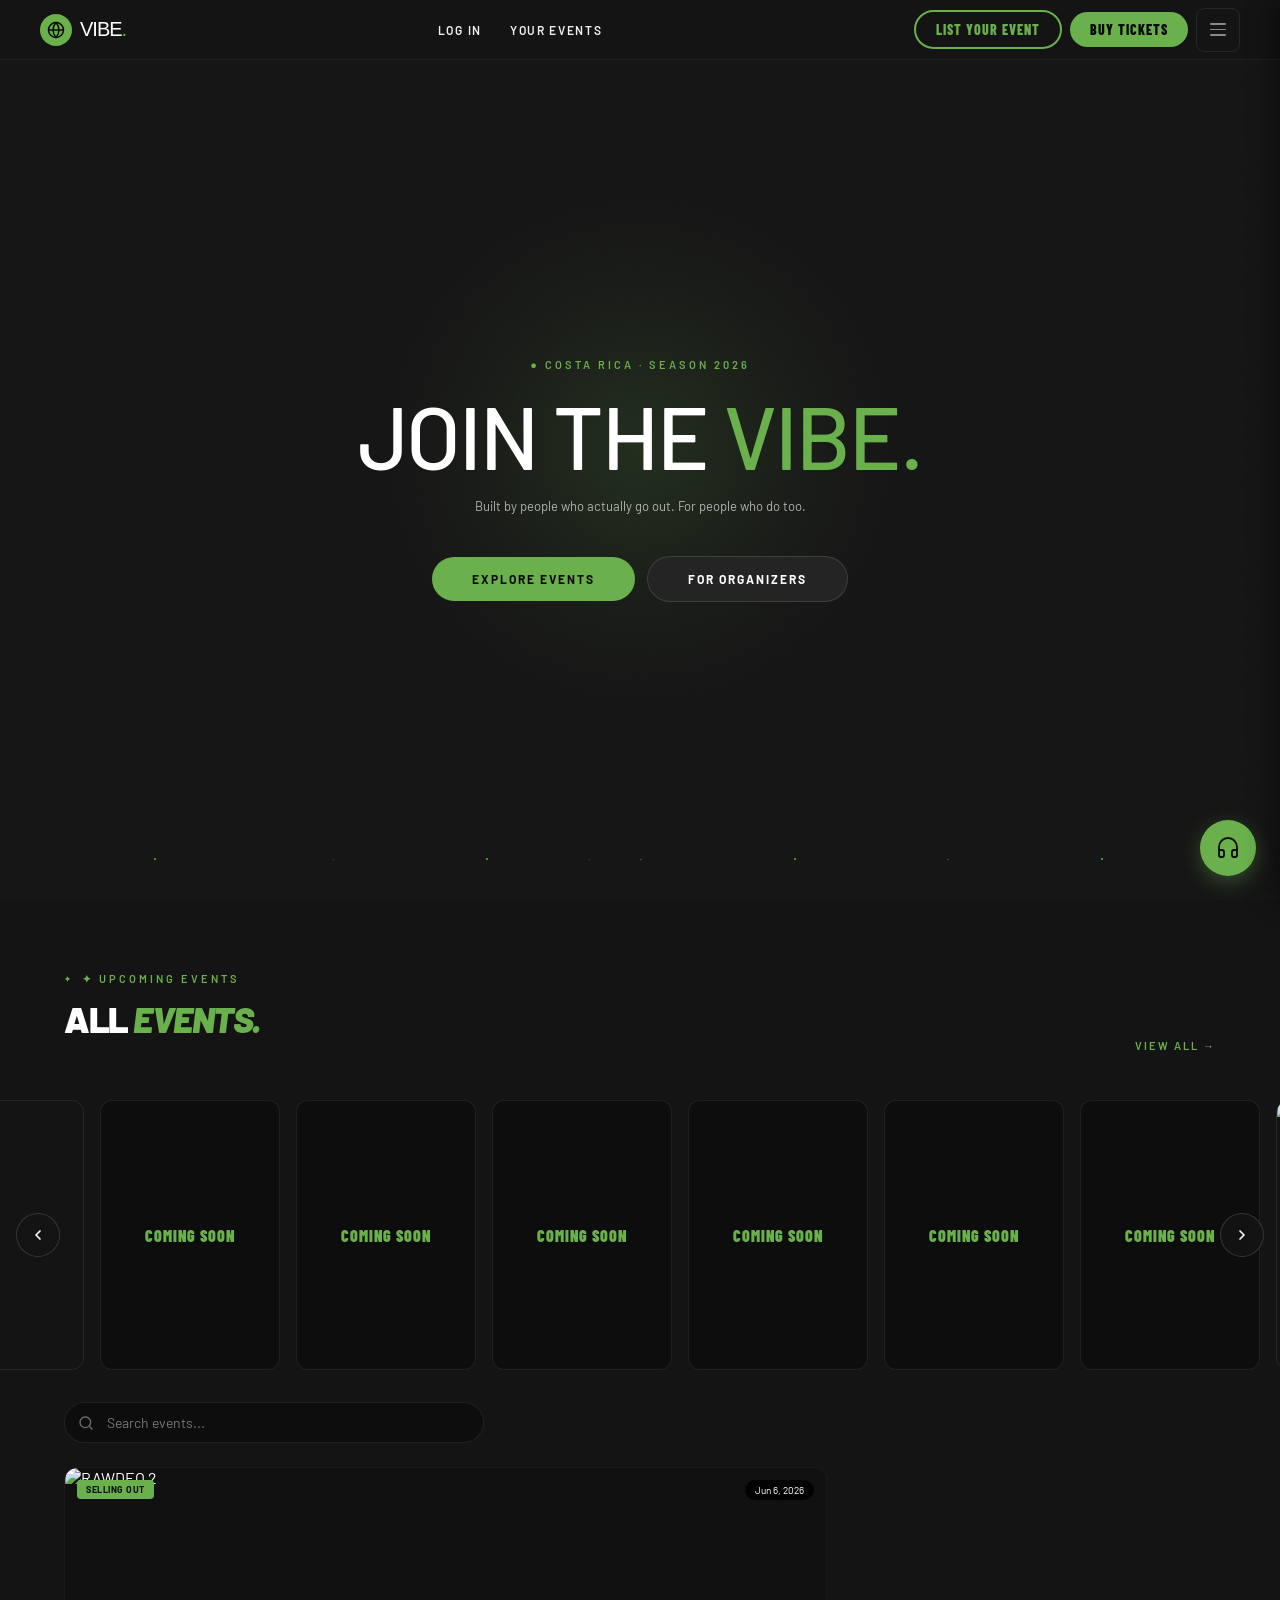
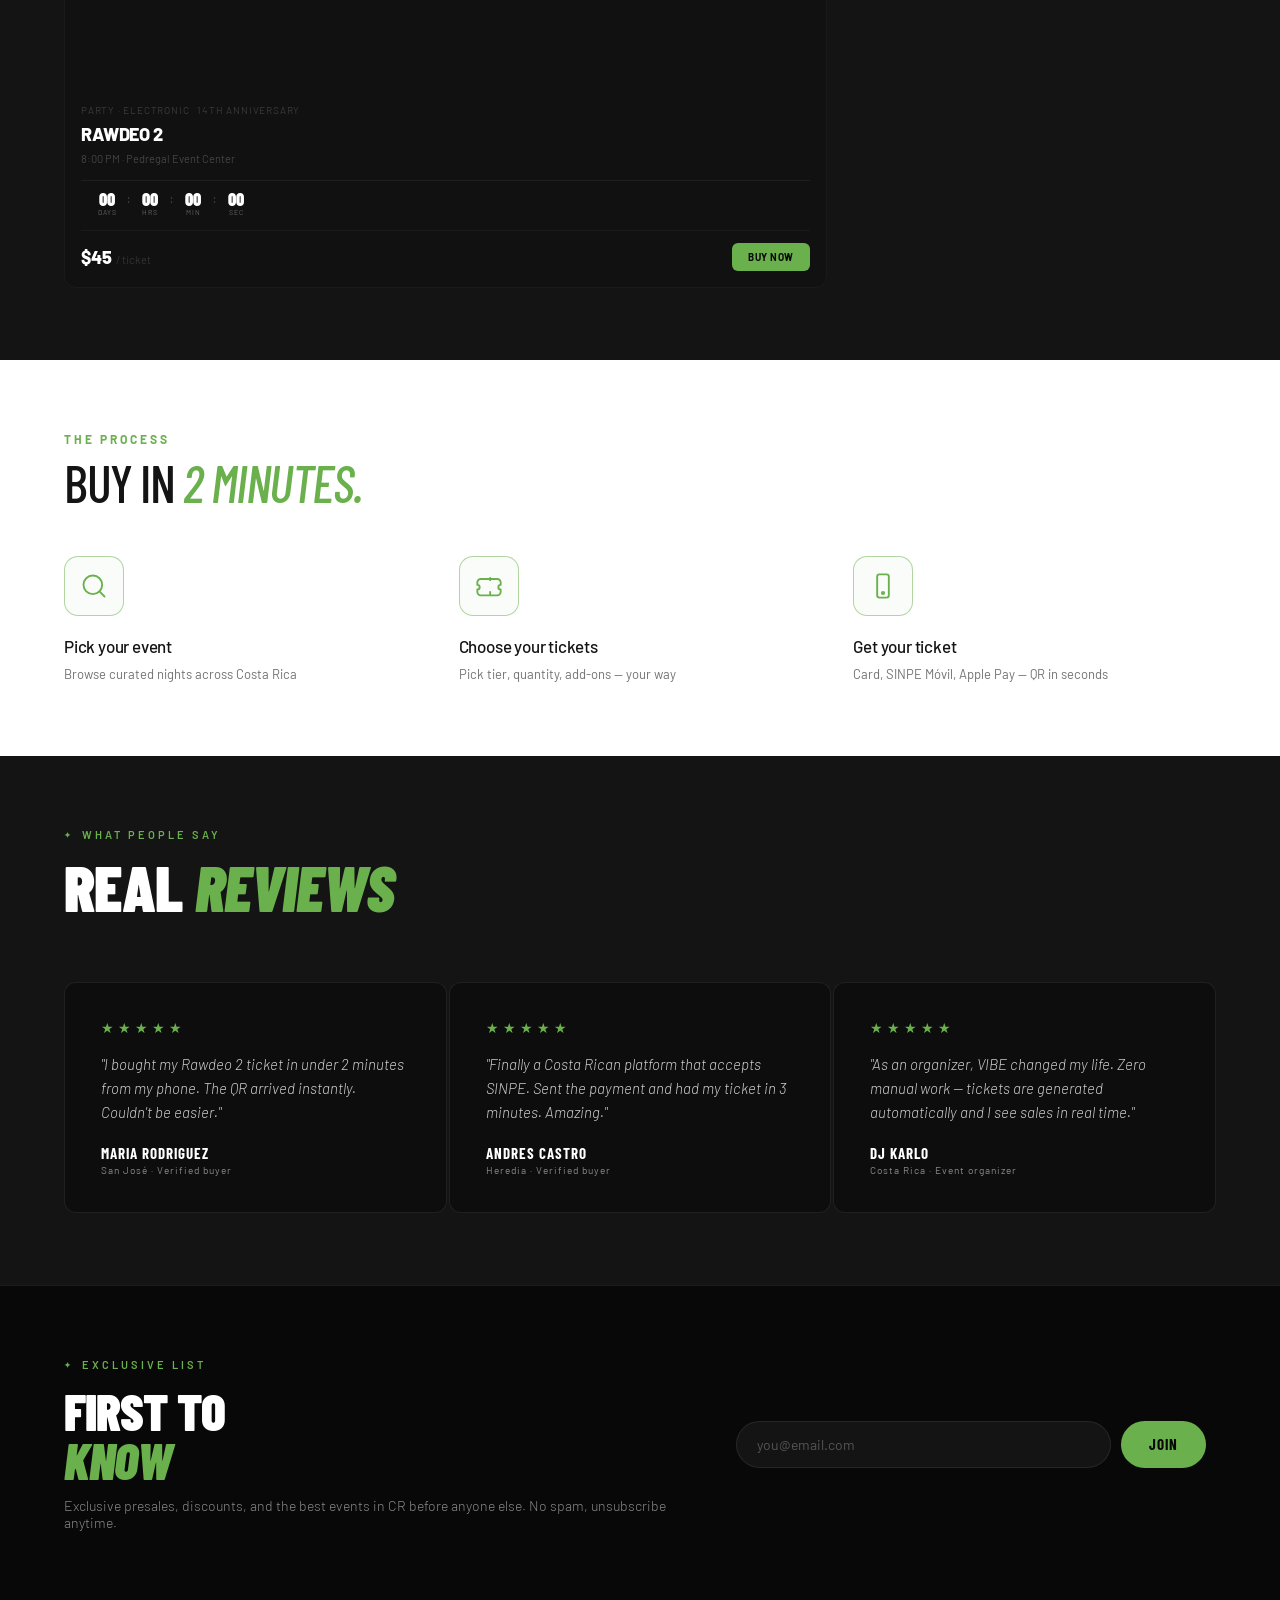
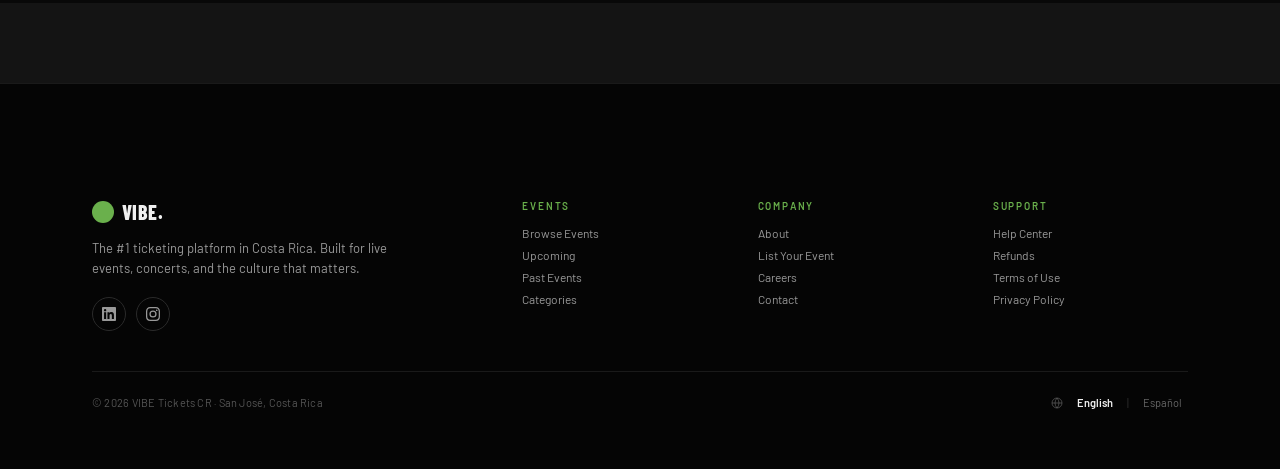
==== commit 1fcc3979: "feat(home): redesign Buy in 2 Minutes with white bg + icons - WHITE background section as deliberate" ====
--- a/index.html
+++ b/index.html
@@ -162,32 +162,35 @@
     </div>
   </section>
 
-  <!-- HOW IT WORKS -->
-  <section style="background:var(--bg2);border-top:1px solid var(--border);border-bottom:1px solid var(--border);">
-    <div class="fade-in">
-      <div class="section-eyebrow">The process</div>
-      <h2 class="section-title">BUY IN <em>2 MINUTES</em></h2>
-    </div>
-    <div class="how-grid fade-in fade-in-delay-1">
-      <div class="how-step" data-num="01">
-        <div class="how-icon">🎯</div>
-        <div class="how-title">Pick your event</div>
-        <div class="how-desc">Browse the best events in Costa Rica all in one place. Filter by category, date, or venue.</div>
-      </div>
-      <div class="how-step" data-num="02">
-        <div class="how-icon">🎟</div>
-        <div class="how-title">Select tickets</div>
-        <div class="how-desc">Choose your quantity and ticket type. See the exact price breakdown before paying.</div>
-      </div>
-      <div class="how-step" data-num="03">
-        <div class="how-icon">🔒</div>
-        <div class="how-title">Pay securely</div>
-        <div class="how-desc">Card, SINPE Móvil, or Apple Pay. Encrypted payment and instant confirmation.</div>
-      </div>
-      <div class="how-step" data-num="04">
-        <div class="how-icon">📲</div>
-        <div class="how-title">Get your QR</div>
-        <div class="how-desc">Instant digital ticket with unique QR code to your email. Show it at the door.</div>
+  <!-- BUY IN 2 MINUTES -->
+  <section class="buy-in-2min">
+    <div class="buy-in-2min-inner">
+      <div class="buy-in-2min-header">
+        <div class="buy-in-2min-eyebrow">THE PROCESS</div>
+        <h2 class="buy-in-2min-title">BUY IN <span class="italic-sage">2 MINUTES.</span></h2>
+      </div>
+      <div class="buy-in-2min-steps">
+        <div class="buy-in-2min-step">
+          <div class="buy-in-2min-icon" aria-hidden="true">
+            <svg width="28" height="28" viewBox="0 0 24 24" fill="none" stroke="#6ab04c" stroke-width="1.6" stroke-linecap="round" stroke-linejoin="round"><circle cx="11" cy="11" r="8"/><path d="m21 21-4.35-4.35"/></svg>
+          </div>
+          <h3 class="buy-in-2min-step-title">Pick your event</h3>
+          <p class="buy-in-2min-step-desc">Browse curated nights across Costa Rica</p>
+        </div>
+        <div class="buy-in-2min-step">
+          <div class="buy-in-2min-icon" aria-hidden="true">
+            <svg width="28" height="28" viewBox="0 0 24 24" fill="none" stroke="#6ab04c" stroke-width="1.6" stroke-linecap="round" stroke-linejoin="round"><path d="M2 9a3 3 0 0 1 3-3h14a3 3 0 0 1 3 3v2a2 2 0 0 0 0 4v2a3 3 0 0 1-3 3H5a3 3 0 0 1-3-3v-2a2 2 0 0 0 0-4z"/><path d="M13 5v2M13 17v2"/></svg>
+          </div>
+          <h3 class="buy-in-2min-step-title">Choose your tickets</h3>
+          <p class="buy-in-2min-step-desc">Pick tier, quantity, add-ons — your way</p>
+        </div>
+        <div class="buy-in-2min-step">
+          <div class="buy-in-2min-icon" aria-hidden="true">
+            <svg width="28" height="28" viewBox="0 0 24 24" fill="none" stroke="#6ab04c" stroke-width="1.6" stroke-linecap="round" stroke-linejoin="round"><rect x="7" y="2" width="10" height="20" rx="2"/><circle cx="12" cy="18" r="1"/></svg>
+          </div>
+          <h3 class="buy-in-2min-step-title">Get your ticket</h3>
+          <p class="buy-in-2min-step-desc">Card, SINPE Móvil, Apple Pay — QR in seconds</p>
+        </div>
       </div>
     </div>
   </section>
--- a/css/styles.css
+++ b/css/styles.css
@@ -87,7 +87,6 @@
 @media(max-width:480px){
   .events-grid{grid-template-columns:1fr;}
   .ev-card:first-child{grid-column:span 1;}
-  .how-grid{grid-template-columns:1fr;}
   .footer-top{grid-template-columns:1fr;gap:24px;}
 }
 
@@ -133,12 +132,8 @@
 @keyframes drift{0%{transform:translateY(0) translateX(0);opacity:0}15%{opacity:.7}85%{opacity:.5}100%{transform:translateY(-180px) translateX(10px);opacity:0}}
 
 /* ─── HERO ─── */
-.hero{position:relative;display:flex;flex-direction:column;align-items:center;justify-content:center;padding-top:clamp(60px,10vh,100px);padding-bottom:var(--section-pad-compact);overflow:hidden;background:#141414;}
-.hero + section,.hero + #events-section{padding-top:var(--section-pad-compact);}
-@media(max-width:900px){
-  .hero{padding-top:80px;padding-bottom:20px;}
-  .hero + section,.hero + #events-section{padding-top:24px;}
-}
+.hero{position:relative;display:flex;flex-direction:column;align-items:center;justify-content:center;min-height:100vh;min-height:100dvh;padding:60px clamp(20px,5vw,64px) 0;overflow:hidden;background:#141414;}
+.hero + section,.hero + #events-section{padding-top:clamp(48px,8vh,80px);}
 .hero-bg-overlay{position:absolute;inset:0;background:#141414;pointer-events:none;}
 .hero-bg-overlay::after{content:'';position:absolute;inset:0;opacity:.028;background-image:url("data:image/svg+xml,%3Csvg viewBox='0 0 256 256' xmlns='http://www.w3.org/2000/svg'%3E%3Cfilter id='noise'%3E%3CfeTurbulence type='fractalNoise' baseFrequency='0.9' numOctaves='4' stitchTiles='stitch'/%3E%3C/filter%3E%3Crect width='100%25' height='100%25' filter='url(%23noise)'/%3E%3C/svg%3E");background-size:200px 200px;}
 /* Legacy decorations — hidden */
@@ -348,14 +343,34 @@
 .ev-card-content{display:none;}
 .ev-card-placeholder{display:none;}
 
-/* ─── HOW IT WORKS ─── */
-.how-grid{display:grid;grid-template-columns:repeat(4,1fr);gap:1px;margin-top:64px;border:1px solid var(--border);border-radius:16px;overflow:hidden;}
-.how-step{padding:40px 32px;background:var(--bg2);transition:background .3s;position:relative;}
-.how-step:hover{background:var(--bg3);}
-.how-step::before{content:attr(data-num);font-family:'Barlow Condensed',sans-serif;font-size:80px;font-weight:900;color:rgba(57,255,20,.06);position:absolute;top:16px;right:20px;line-height:1;}
-.how-icon{font-size:28px;margin-bottom:20px;}
-.how-title{font-family:'Barlow Condensed',sans-serif;font-size:22px;font-weight:700;text-transform:uppercase;letter-spacing:1px;margin-bottom:8px;}
-.how-desc{font-size:13px;color:var(--gray);line-height:1.6;font-weight:300;}
+/* ─── BUY IN 2 MINUTES (white break section) ─── */
+.buy-in-2min{background:#ffffff;color:#141414;}
+.buy-in-2min-inner{max-width:1200px;margin:0 auto;}
+.buy-in-2min-eyebrow{color:#6ab04c;font-size:12px;letter-spacing:3px;font-weight:700;margin-bottom:12px;text-transform:uppercase;}
+.buy-in-2min-title{color:#141414;font-family:'Barlow Condensed',sans-serif;font-size:clamp(28px,5vw,52px);font-weight:500;line-height:.95;letter-spacing:-1.5px;margin:0 0 48px;text-transform:uppercase;}
+.buy-in-2min-title .italic-sage{color:#6ab04c;font-style:italic;font-weight:500;}
+.buy-in-2min-steps{display:grid;grid-template-columns:1fr 1fr 1fr;gap:32px;}
+.buy-in-2min-icon{width:60px;height:60px;border:0.5px solid rgba(106,176,76,.5);border-radius:14px;display:flex;align-items:center;justify-content:center;background:rgba(106,176,76,.04);margin-bottom:20px;}
+.buy-in-2min-step-title{color:#141414;font-size:17px;font-weight:500;margin:0 0 8px;letter-spacing:-.2px;}
+.buy-in-2min-step-desc{color:rgba(20,20,20,.6);font-size:13px;line-height:1.6;margin:0;}
+.buy-in-2min-header,.buy-in-2min-step{opacity:0;transform:translateY(40px);transition:opacity .9s cubic-bezier(.22,1,.36,1),transform .9s cubic-bezier(.22,1,.36,1);}
+.buy-in-2min.in-view .buy-in-2min-header{opacity:1;transform:translateY(0);}
+.buy-in-2min.in-view .buy-in-2min-step{opacity:1;transform:translateY(0);}
+.buy-in-2min.in-view .buy-in-2min-step:nth-child(1){transition-delay:.15s;}
+.buy-in-2min.in-view .buy-in-2min-step:nth-child(2){transition-delay:.25s;}
+.buy-in-2min.in-view .buy-in-2min-step:nth-child(3){transition-delay:.35s;}
+@media(prefers-reduced-motion:reduce){
+  .buy-in-2min-header,.buy-in-2min-step{opacity:1;transform:none;transition:none;}
+}
+@media(max-width:900px){
+  .buy-in-2min-steps{grid-template-columns:1fr;gap:20px;}
+  .buy-in-2min-step{display:grid;grid-template-columns:40px 1fr;column-gap:14px;row-gap:3px;align-items:start;}
+  .buy-in-2min-icon{width:40px;height:40px;border-radius:10px;margin-bottom:0;grid-row:span 2;}
+  .buy-in-2min-icon svg{width:18px;height:18px;}
+  .buy-in-2min-step-title{font-size:14px;margin-bottom:0;}
+  .buy-in-2min-step-desc{font-size:11px;}
+  .buy-in-2min-title{margin-bottom:28px;}
+}
 
 /* ─── ORGANIZER CTA ─── */
 .org-section{background:var(--bg2);border-top:1px solid var(--border);border-bottom:1px solid var(--border);}
@@ -727,7 +742,6 @@
   section{padding-block:var(--section-pad-mobile);padding-inline:24px;}
   .events-grid{grid-template-columns:1fr 1fr;gap:12px;}
   .ev-card:first-child{grid-column:span 2;}
-  .how-grid{grid-template-columns:1fr 1fr;}
   .org-inner{grid-template-columns:1fr;gap:40px;}
   .nl-inner{flex-direction:column;gap:32px;}
   .nl-right{max-width:100%;width:100%;}
@@ -1520,10 +1534,6 @@
   .ev-card:first-child{grid-column:span 1;}
   .ev-card-img-wrap{height:180px;}
 
-  /* ── HOW IT WORKS ────────────────────────────────────────────── */
-  .how-grid{grid-template-columns:1fr;}
-  .how-step{padding:28px 20px;}
-
   /* ── SOCIAL PROOF ────────────────────────────────────────────── */
   /* already 1fr at 900px — just fix padding */
   .proof-card{padding:24px 20px;}
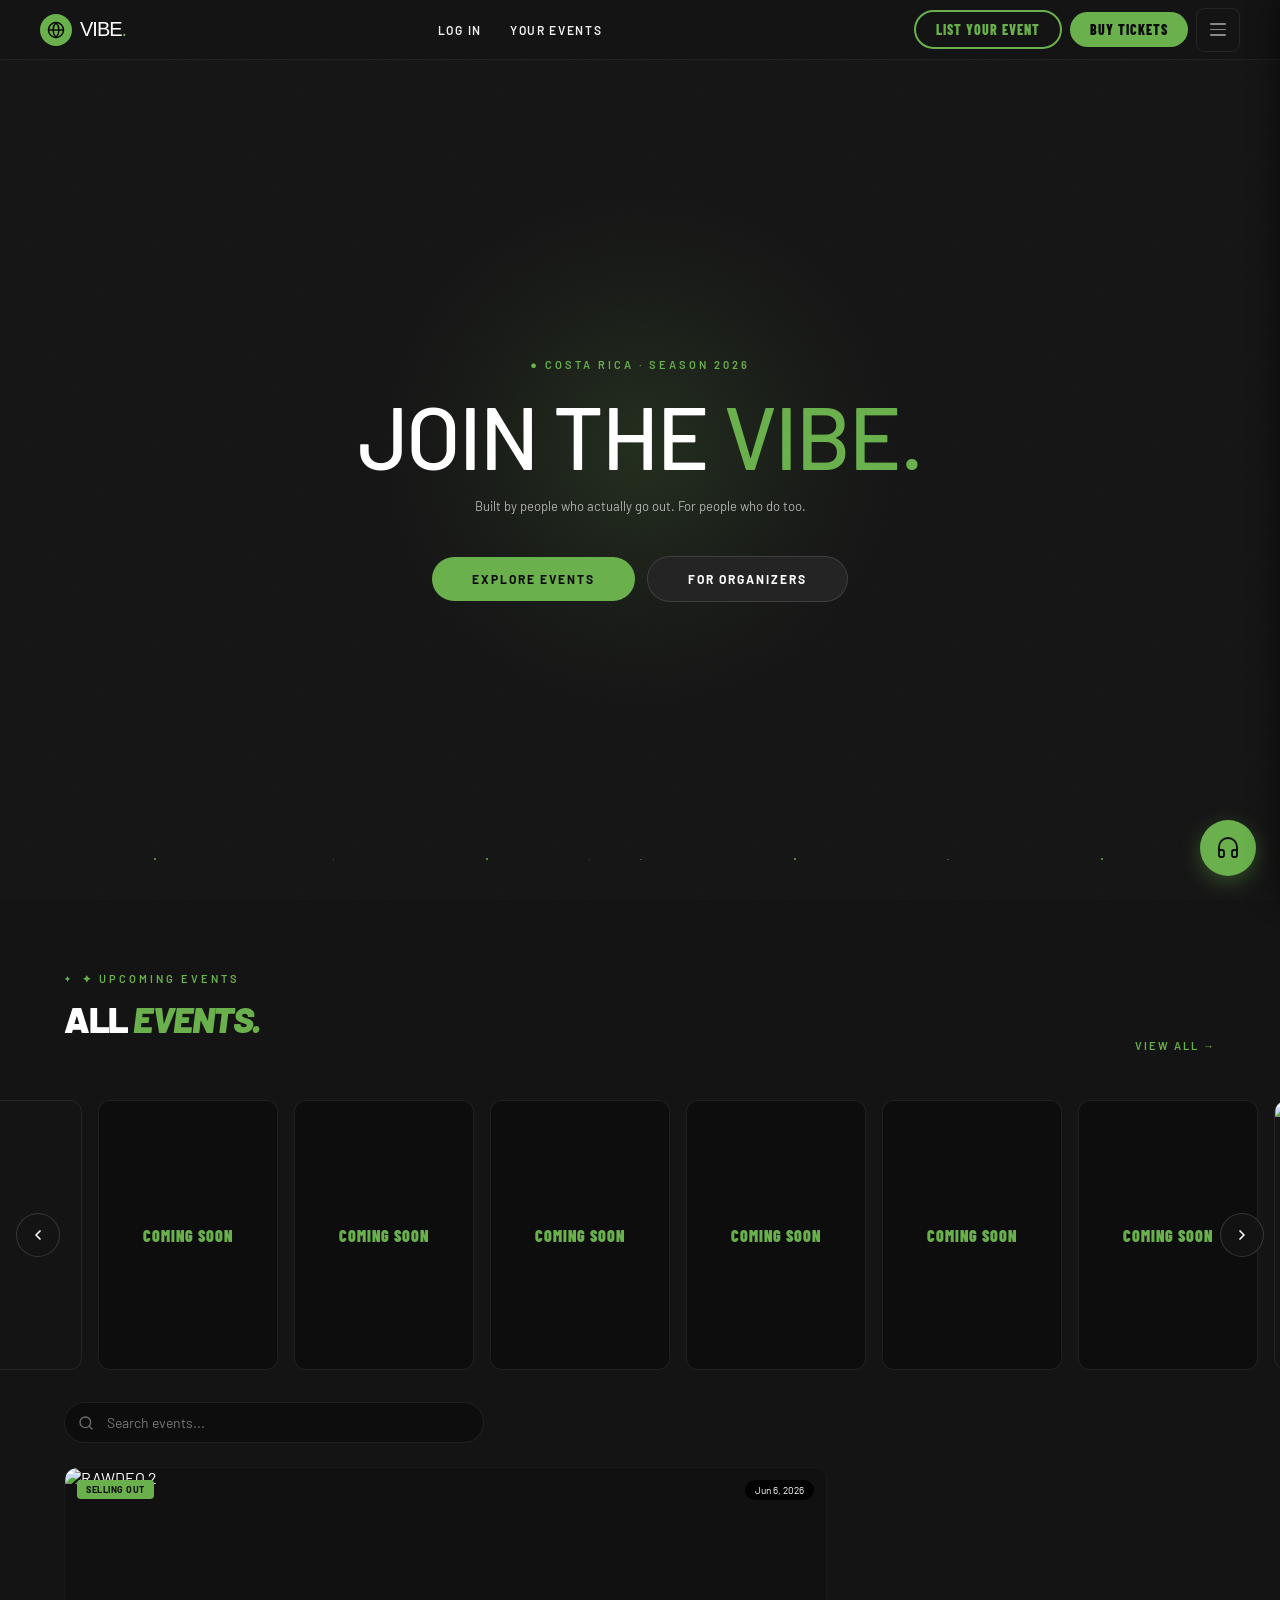
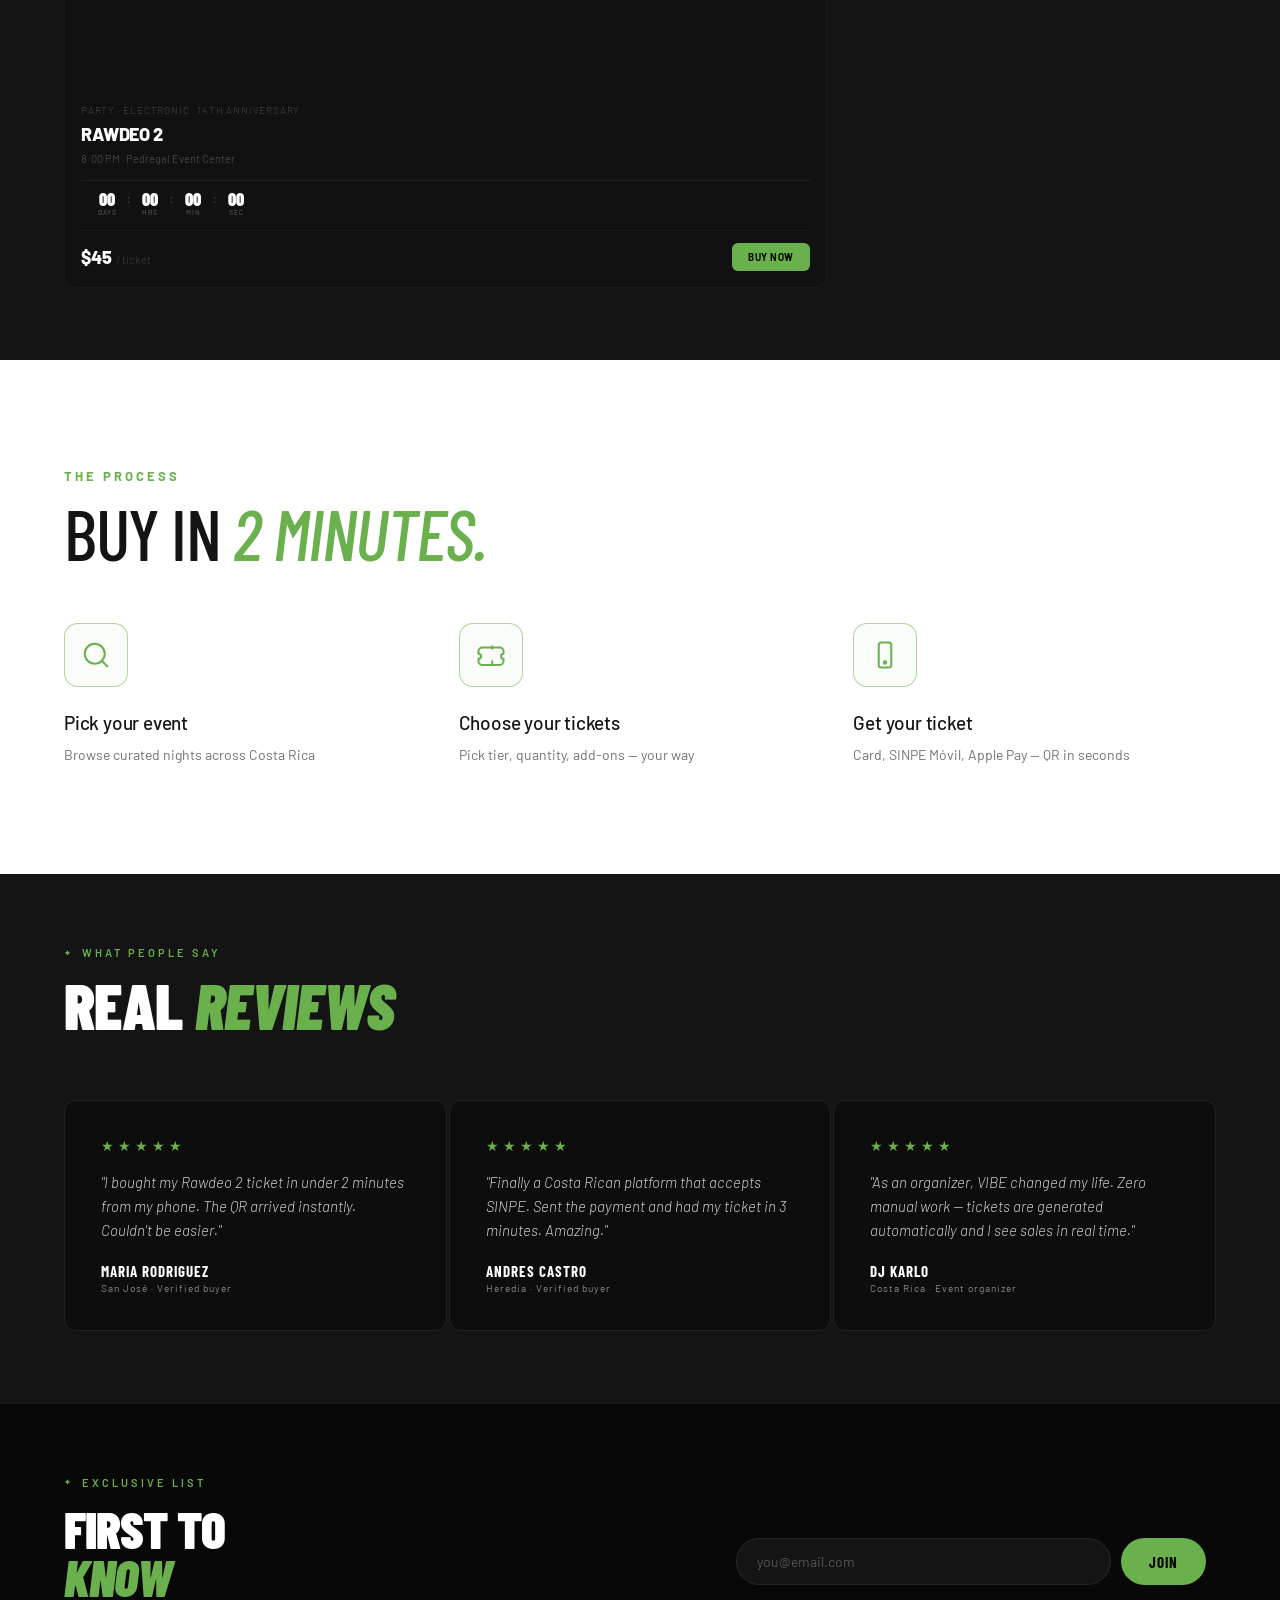
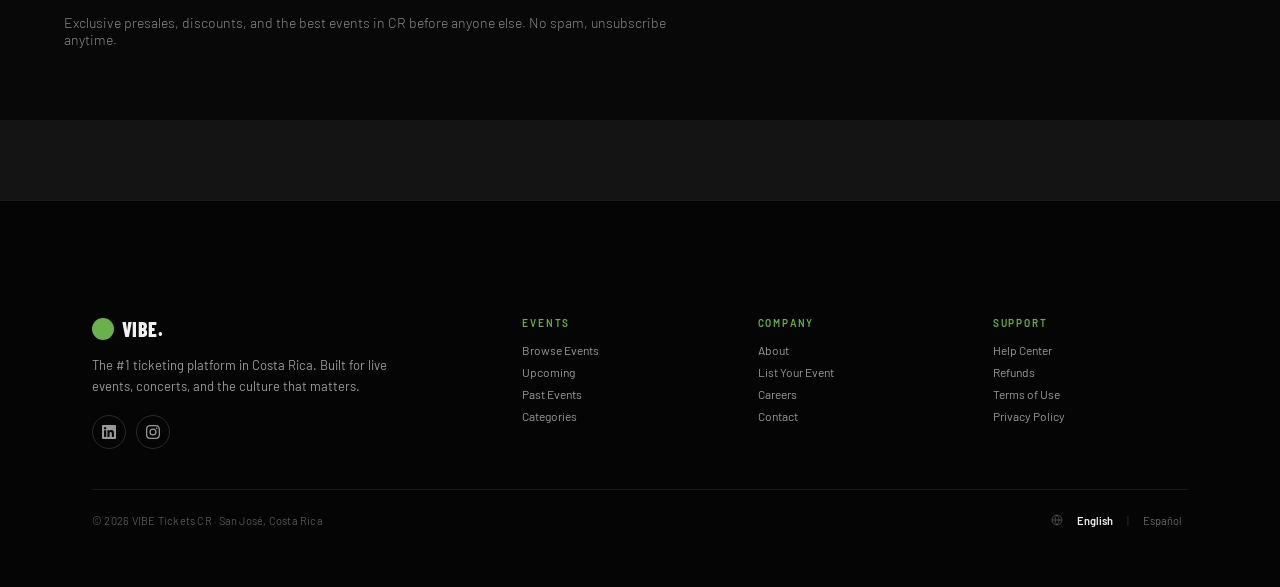
==== commit a2238f1d: "fix(buy-in-2min): use Barlow Condensed + scale up proportions Title was rendering in Barlow (regular" ====
--- a/index.html
+++ b/index.html
@@ -11,7 +11,7 @@
 <!-- Preconnect Google Fonts to reduce latency -->
 <link rel="preconnect" href="https://fonts.googleapis.com"/>
 <link rel="preconnect" href="https://fonts.gstatic.com" crossorigin/>
-<link href="https://fonts.googleapis.com/css2?family=Barlow+Condensed:ital,wght@0,300;0,400;0,600;0,700;0,800;0,900;1,700;1,800&family=Barlow:wght@300;400;500;600;700&display=swap" rel="stylesheet"/>
+<link href="https://fonts.googleapis.com/css2?family=Barlow+Condensed:ital,wght@0,300;0,400;0,500;0,600;0,700;0,800;0,900;1,500;1,700;1,800&family=Barlow:wght@300;400;500;600;700&display=swap" rel="stylesheet"/>
 <link rel="stylesheet" href="css/styles.css"/>
 <script src="https://cdn.jsdelivr.net/npm/qrcodejs@1.0.0/qrcode.min.js"></script>
 <script src="js/config.js"></script>
--- a/css/styles.css
+++ b/css/styles.css
@@ -344,15 +344,16 @@
 .ev-card-placeholder{display:none;}
 
 /* ─── BUY IN 2 MINUTES (white break section) ─── */
-.buy-in-2min{background:#ffffff;color:#141414;}
+.buy-in-2min{background:#ffffff;color:#141414;padding-block:clamp(80px,12vh,140px);}
 .buy-in-2min-inner{max-width:1200px;margin:0 auto;}
-.buy-in-2min-eyebrow{color:#6ab04c;font-size:12px;letter-spacing:3px;font-weight:700;margin-bottom:12px;text-transform:uppercase;}
-.buy-in-2min-title{color:#141414;font-family:'Barlow Condensed',sans-serif;font-size:clamp(28px,5vw,52px);font-weight:500;line-height:.95;letter-spacing:-1.5px;margin:0 0 48px;text-transform:uppercase;}
-.buy-in-2min-title .italic-sage{color:#6ab04c;font-style:italic;font-weight:500;}
+.buy-in-2min-eyebrow{color:#6ab04c;font-size:13px;letter-spacing:3px;font-weight:700;margin-bottom:14px;text-transform:uppercase;}
+.buy-in-2min-title{color:#141414;font-family:'Barlow Condensed',sans-serif;font-size:clamp(36px,6.5vw,72px);font-weight:500;line-height:.95;letter-spacing:-1.5px;margin:0 0 56px;text-transform:uppercase;}
+.buy-in-2min-title .italic-sage{color:#6ab04c;font-style:italic;font-family:'Barlow Condensed',sans-serif;font-weight:500;}
 .buy-in-2min-steps{display:grid;grid-template-columns:1fr 1fr 1fr;gap:32px;}
-.buy-in-2min-icon{width:60px;height:60px;border:0.5px solid rgba(106,176,76,.5);border-radius:14px;display:flex;align-items:center;justify-content:center;background:rgba(106,176,76,.04);margin-bottom:20px;}
-.buy-in-2min-step-title{color:#141414;font-size:17px;font-weight:500;margin:0 0 8px;letter-spacing:-.2px;}
-.buy-in-2min-step-desc{color:rgba(20,20,20,.6);font-size:13px;line-height:1.6;margin:0;}
+.buy-in-2min-icon{width:64px;height:64px;border:0.5px solid rgba(106,176,76,.5);border-radius:14px;display:flex;align-items:center;justify-content:center;background:rgba(106,176,76,.04);margin-bottom:24px;}
+.buy-in-2min-icon svg{width:30px;height:30px;}
+.buy-in-2min-step-title{color:#141414;font-size:19px;font-weight:500;margin:0 0 10px;letter-spacing:-.2px;}
+.buy-in-2min-step-desc{color:rgba(20,20,20,.6);font-size:14px;line-height:1.6;margin:0;}
 .buy-in-2min-header,.buy-in-2min-step{opacity:0;transform:translateY(40px);transition:opacity .9s cubic-bezier(.22,1,.36,1),transform .9s cubic-bezier(.22,1,.36,1);}
 .buy-in-2min.in-view .buy-in-2min-header{opacity:1;transform:translateY(0);}
 .buy-in-2min.in-view .buy-in-2min-step{opacity:1;transform:translateY(0);}
@@ -363,13 +364,14 @@
   .buy-in-2min-header,.buy-in-2min-step{opacity:1;transform:none;transition:none;}
 }
 @media(max-width:900px){
+  .buy-in-2min{padding-block:clamp(60px,10vh,100px);}
   .buy-in-2min-steps{grid-template-columns:1fr;gap:20px;}
-  .buy-in-2min-step{display:grid;grid-template-columns:40px 1fr;column-gap:14px;row-gap:3px;align-items:start;}
-  .buy-in-2min-icon{width:40px;height:40px;border-radius:10px;margin-bottom:0;grid-row:span 2;}
-  .buy-in-2min-icon svg{width:18px;height:18px;}
-  .buy-in-2min-step-title{font-size:14px;margin-bottom:0;}
-  .buy-in-2min-step-desc{font-size:11px;}
-  .buy-in-2min-title{margin-bottom:28px;}
+  .buy-in-2min-step{display:grid;grid-template-columns:44px 1fr;column-gap:14px;row-gap:4px;align-items:start;}
+  .buy-in-2min-icon{width:44px;height:44px;border-radius:11px;margin-bottom:0;grid-row:span 2;}
+  .buy-in-2min-icon svg{width:20px;height:20px;}
+  .buy-in-2min-step-title{font-size:16px;font-weight:500;margin-bottom:0;}
+  .buy-in-2min-step-desc{font-size:12px;}
+  .buy-in-2min-title{font-size:clamp(32px,9vw,48px);letter-spacing:-1px;margin-bottom:36px;}
 }
 
 /* ─── ORGANIZER CTA ─── */
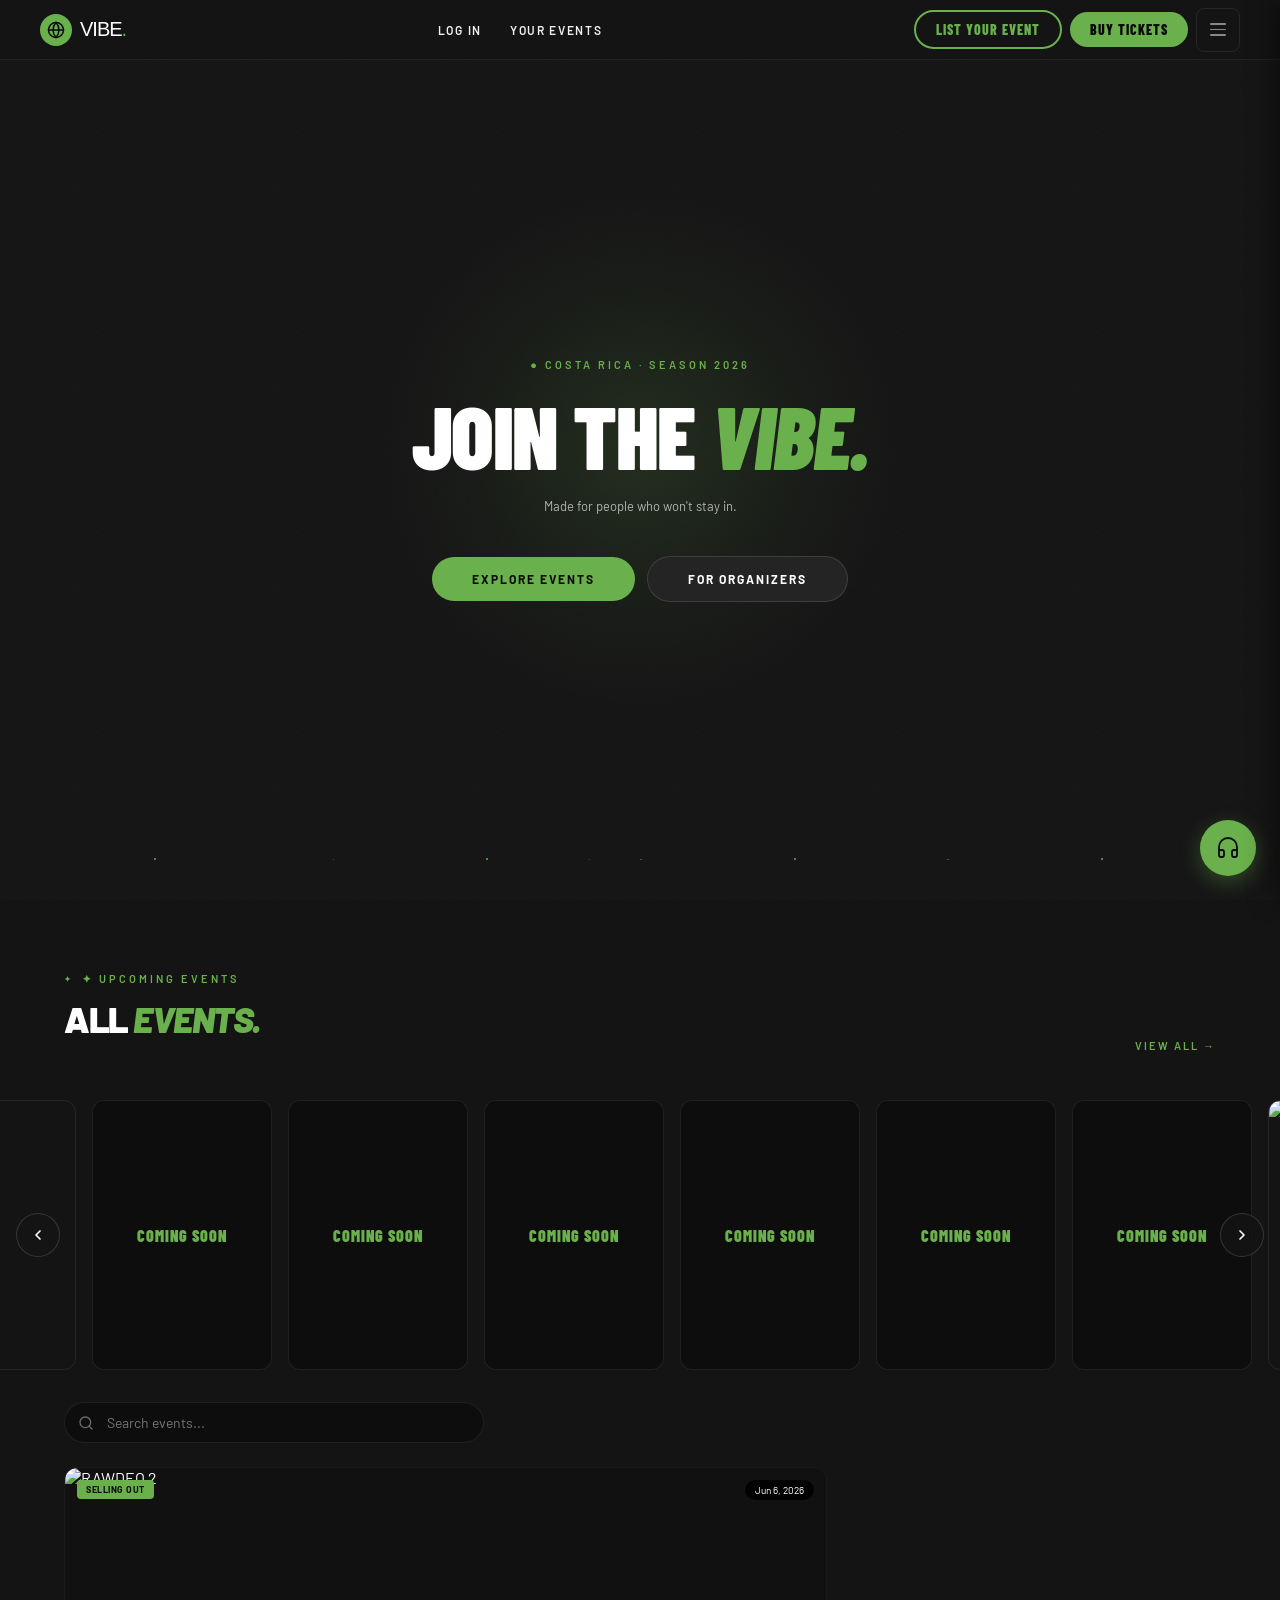
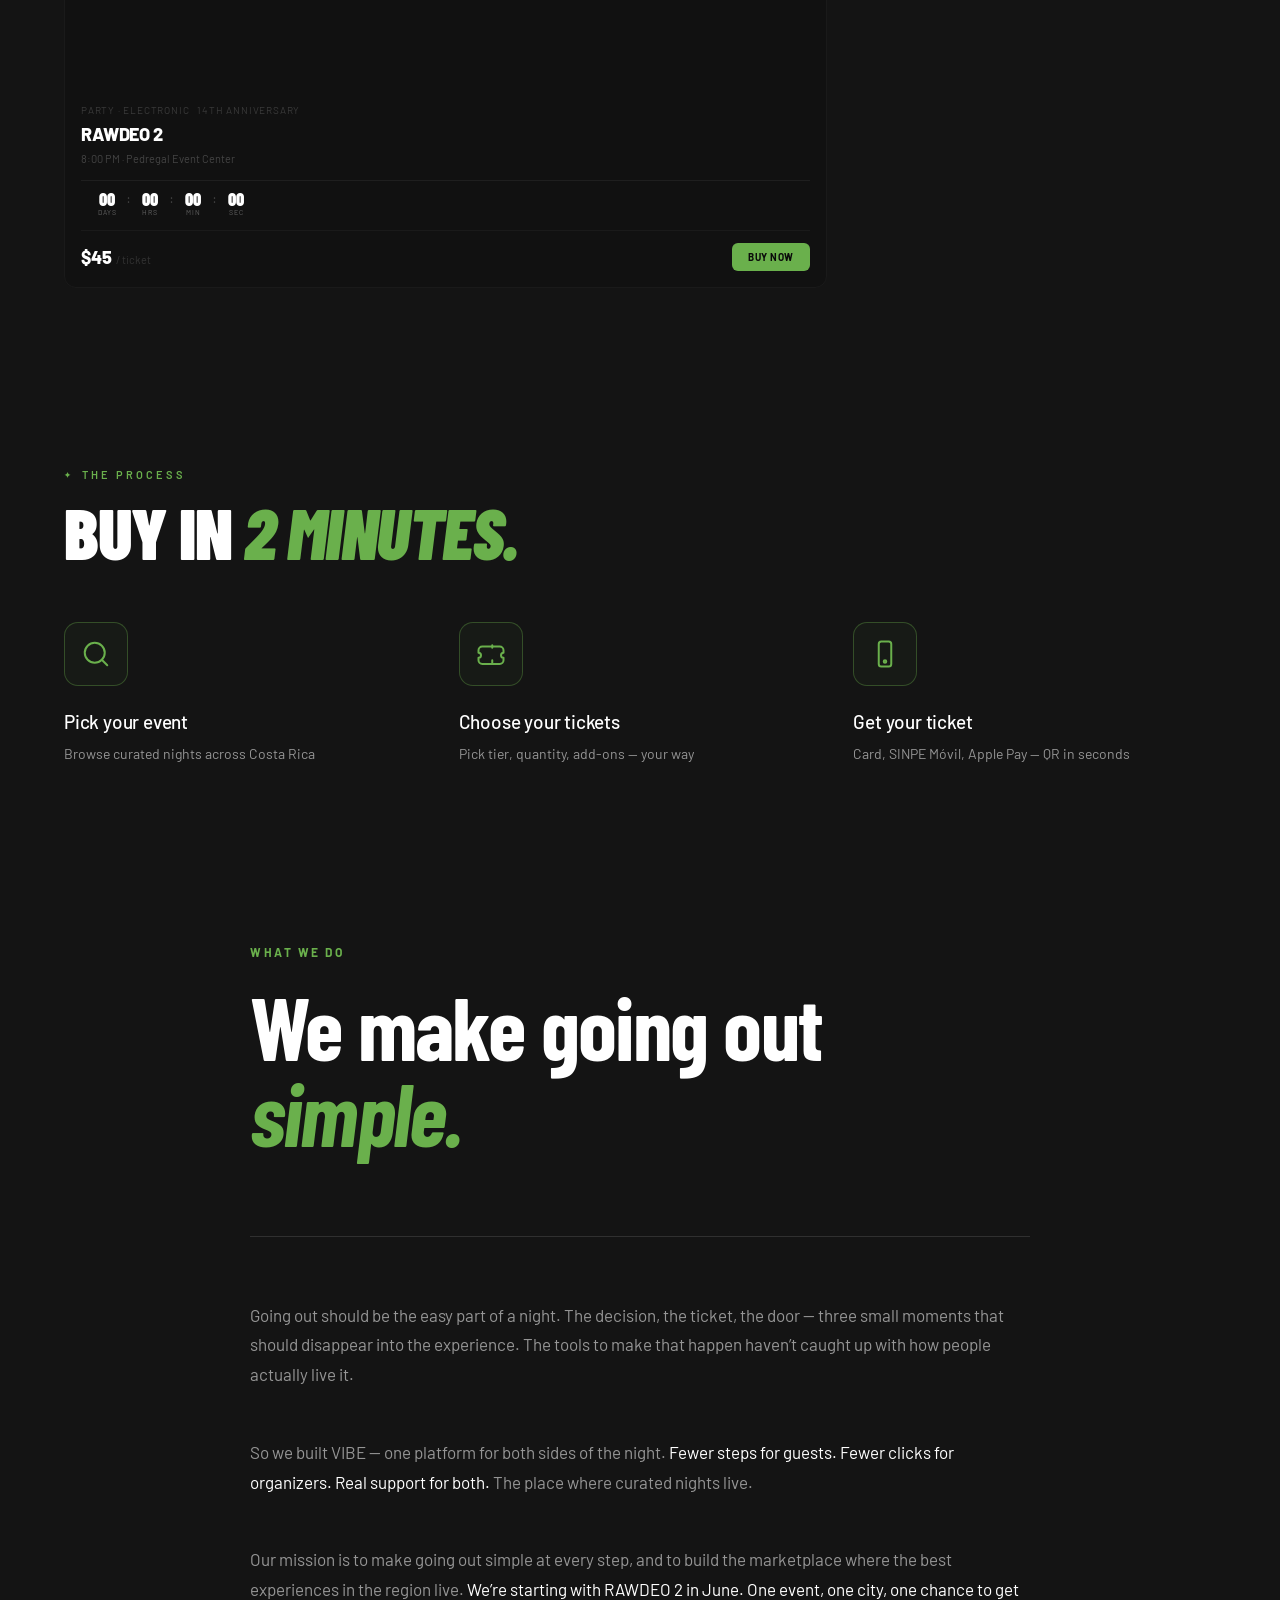
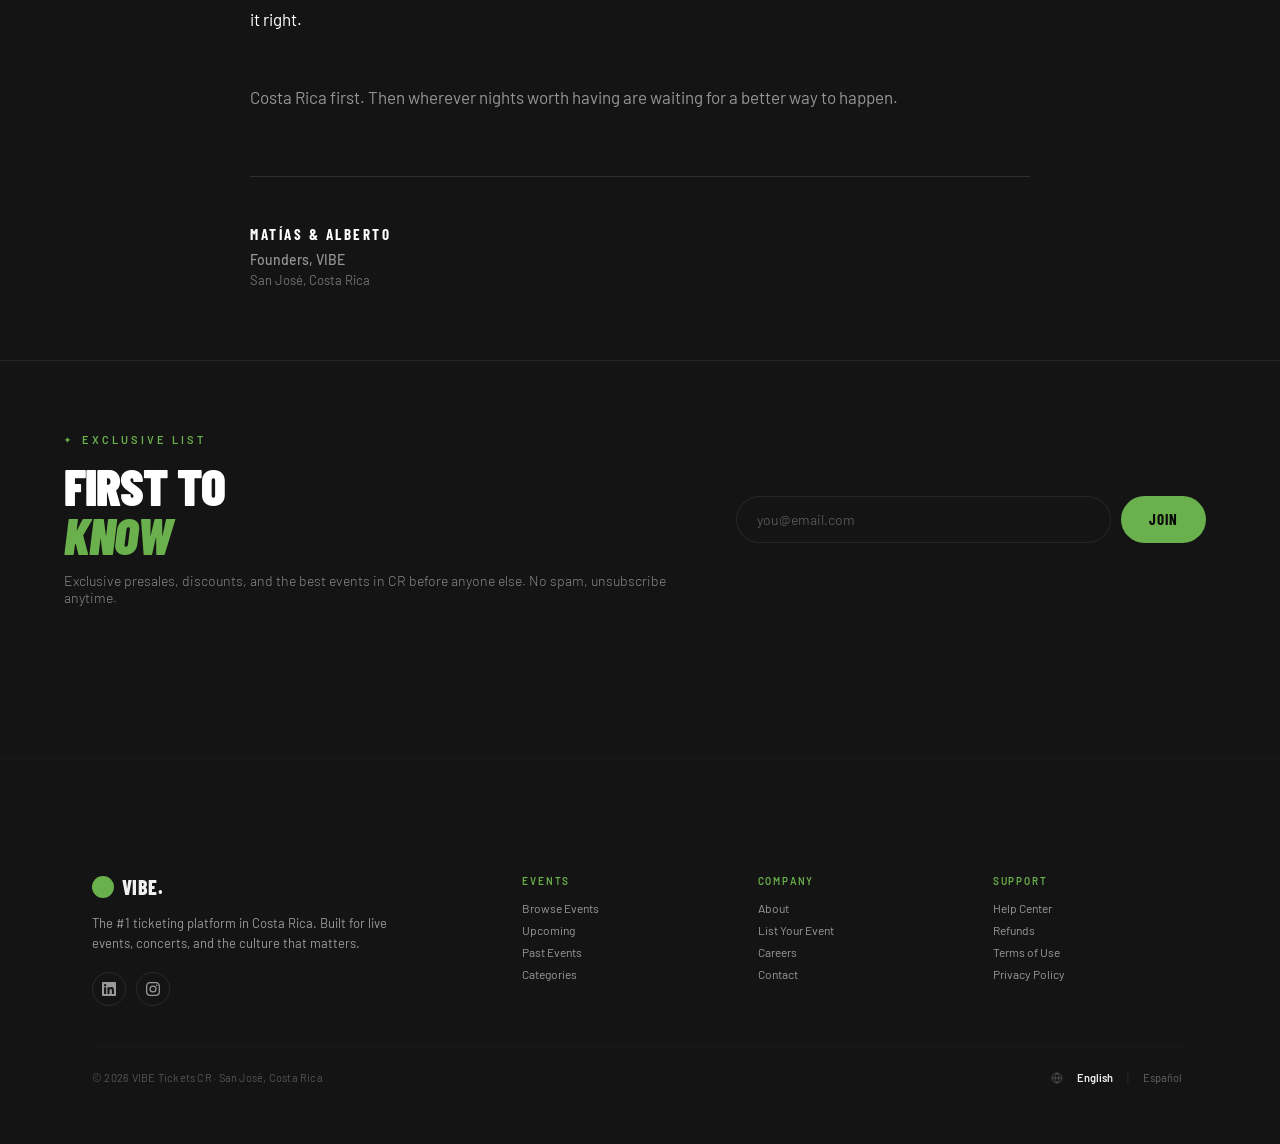
==== commit 79eaa384: "feat(home): replace Reviews with About VIBE manifesto Swap the Real Reviews social-proof block for a" ====
--- a/index.html
+++ b/index.html
@@ -11,7 +11,7 @@
 <!-- Preconnect Google Fonts to reduce latency -->
 <link rel="preconnect" href="https://fonts.googleapis.com"/>
 <link rel="preconnect" href="https://fonts.gstatic.com" crossorigin/>
-<link href="https://fonts.googleapis.com/css2?family=Barlow+Condensed:ital,wght@0,300;0,400;0,500;0,600;0,700;0,800;0,900;1,500;1,700;1,800&family=Barlow:wght@300;400;500;600;700&display=swap" rel="stylesheet"/>
+<link href="https://fonts.googleapis.com/css2?family=Barlow+Condensed:ital,wght@0,300;0,400;0,500;0,600;0,700;0,800;0,900;1,500;1,700;1,800;1,900&family=Barlow:wght@300;400;500;600;700&display=swap" rel="stylesheet"/>
 <link rel="stylesheet" href="css/styles.css"/>
 <script src="https://cdn.jsdelivr.net/npm/qrcodejs@1.0.0/qrcode.min.js"></script>
 <script src="js/config.js"></script>
@@ -96,7 +96,7 @@
       <h1 class="hero-title">
         <span class="hero-title-white">JOIN THE </span><span class="hero-title-green">VIBE.</span>
       </h1>
-      <p class="hero-tagline">Built by people who actually go out.<br class="mobile-br"> For people who do too.</p>
+      <p class="hero-tagline">Made for people who won't stay in.</p>
       <div class="hero-ctas">
         <button class="btn-pill btn-pill-primary" onclick="document.getElementById('events-section').scrollIntoView({behavior:'smooth'})">EXPLORE EVENTS</button>
         <button class="btn-pill btn-pill-ghost" onclick="goPage('organizer')">FOR ORGANIZERS</button>
@@ -107,7 +107,7 @@
   </section>
 
   <!-- EVENTS -->
-  <section id="events-section" class="all-events">
+  <section id="events-section" class="all-events home-section">
     <div class="events-header fade-in all-events-header">
       <div>
         <div class="section-eyebrow">✦ Upcoming events</div>
@@ -163,7 +163,7 @@
   </section>
 
   <!-- BUY IN 2 MINUTES -->
-  <section class="buy-in-2min">
+  <section class="buy-in-2min home-section">
     <div class="buy-in-2min-inner">
       <div class="buy-in-2min-header">
         <div class="buy-in-2min-eyebrow">THE PROCESS</div>
@@ -195,36 +195,46 @@
     </div>
   </section>
 
-  <!-- SOCIAL PROOF -->
-  <section>
-    <div class="fade-in">
-      <div class="section-eyebrow">What people say</div>
-      <h2 class="section-title">REAL <em>REVIEWS</em></h2>
-    </div>
-    <div class="proof-grid fade-in fade-in-delay-1">
-      <div class="proof-card">
-        <div class="proof-stars">★★★★★</div>
-        <p class="proof-text">"I bought my Rawdeo 2 ticket in under 2 minutes from my phone. The QR arrived instantly. Couldn't be easier."</p>
-        <div class="proof-author">Maria Rodriguez</div>
-        <div class="proof-location">San José · Verified buyer</div>
-      </div>
-      <div class="proof-card">
-        <div class="proof-stars">★★★★★</div>
-        <p class="proof-text">"Finally a Costa Rican platform that accepts SINPE. Sent the payment and had my ticket in 3 minutes. Amazing."</p>
-        <div class="proof-author">Andres Castro</div>
-        <div class="proof-location">Heredia · Verified buyer</div>
-      </div>
-      <div class="proof-card">
-        <div class="proof-stars">★★★★★</div>
-        <p class="proof-text">"As an organizer, VIBE changed my life. Zero manual work — tickets are generated automatically and I see sales in real time."</p>
-        <div class="proof-author">DJ Karlo</div>
-        <div class="proof-location">Costa Rica · Event organizer</div>
-      </div>
+  <!-- ============ ABOUT VIBE ============ -->
+  <section class="home-section about-vibe">
+    <div class="about-vibe__inner fade-in">
+
+      <p class="about-vibe__eyebrow">WHAT WE DO</p>
+
+      <h2 class="about-vibe__title">
+        We make going out<br />
+        <span class="about-vibe__italic-sage">simple.</span>
+      </h2>
+
+      <hr class="about-vibe__hairline" />
+
+      <div class="about-vibe__block">
+        <p class="about-vibe__text">Going out should be the easy part of a night. The decision, the ticket, the door &mdash; three small moments that should disappear into the experience. The tools to make that happen haven&rsquo;t caught up with how people actually live it.</p>
+      </div>
+
+      <div class="about-vibe__block">
+        <p class="about-vibe__text">So we built VIBE &mdash; one platform for both sides of the night. <span class="about-vibe__emphasis">Fewer steps for guests. Fewer clicks for organizers. Real support for both.</span> The place where curated nights live.</p>
+      </div>
+
+      <div class="about-vibe__block">
+        <p class="about-vibe__text">Our mission is to make going out simple at every step, and to build the marketplace where the best experiences in the region live. <span class="about-vibe__emphasis">We&rsquo;re starting with RAWDEO 2 in June. One event, one city, one chance to get it right.</span></p>
+      </div>
+
+      <div class="about-vibe__block">
+        <p class="about-vibe__text">Costa Rica first. Then wherever nights worth having are waiting for a better way to happen.</p>
+      </div>
+
+      <hr class="about-vibe__hairline about-vibe__hairline--bottom" />
+
+      <p class="about-vibe__signature-name">MAT&Iacute;AS &amp; ALBERTO</p>
+      <p class="about-vibe__signature-role">Founders, VIBE</p>
+      <p class="about-vibe__signature-location">San Jos&eacute;, Costa Rica</p>
+
     </div>
   </section>
 
   <!-- NEWSLETTER -->
-  <section class="nl-section">
+  <section class="nl-section home-section">
     <div class="nl-inner fade-in">
       <div class="nl-left">
         <div class="section-eyebrow">Exclusive list</div>
@@ -803,16 +813,24 @@
       <div class="login-title" id="login-mode-title">Create account</div>
       <div class="login-sub" id="login-mode-sub">JOIN THE VIBE. COMMUNITY</div>
 
-      <!-- Google OAuth button -->
-      <button type="button" class="login-google-btn" onclick="handleGoogleAuth()">
-        <svg width="20" height="20" viewBox="0 0 24 24" aria-hidden="true">
-          <path fill="#4285f4" d="M22.56 12.25c0-.78-.07-1.53-.2-2.25H12v4.26h5.92c-.26 1.37-1.04 2.53-2.21 3.31v2.77h3.57c2.08-1.92 3.28-4.74 3.28-8.09z"/>
-          <path fill="#34a853" d="M12 23c2.97 0 5.46-.98 7.28-2.66l-3.57-2.77c-.98.66-2.23 1.06-3.71 1.06-2.86 0-5.29-1.93-6.16-4.53H2.18v2.84C3.99 20.53 7.7 23 12 23z"/>
-          <path fill="#fbbc05" d="M5.84 14.09c-.22-.66-.35-1.36-.35-2.09s.13-1.43.35-2.09V7.07H2.18C1.43 8.55 1 10.22 1 12s.43 3.45 1.18 4.93l2.85-2.22.81-.62z"/>
-          <path fill="#ea4335" d="M12 5.38c1.62 0 3.06.56 4.21 1.64l3.15-3.15C17.45 2.09 14.97 1 12 1 7.7 1 3.99 3.47 2.18 7.07l3.66 2.84c.87-2.6 3.3-4.53 6.16-4.53z"/>
-        </svg>
-        <span>Continue with Google</span>
-      </button>
+      <!-- OAuth buttons row -->
+      <div class="login-oauth-row">
+        <button type="button" class="login-google-btn" onclick="handleGoogleAuth()">
+          <svg width="20" height="20" viewBox="0 0 24 24" aria-hidden="true">
+            <path fill="#4285f4" d="M22.56 12.25c0-.78-.07-1.53-.2-2.25H12v4.26h5.92c-.26 1.37-1.04 2.53-2.21 3.31v2.77h3.57c2.08-1.92 3.28-4.74 3.28-8.09z"/>
+            <path fill="#34a853" d="M12 23c2.97 0 5.46-.98 7.28-2.66l-3.57-2.77c-.98.66-2.23 1.06-3.71 1.06-2.86 0-5.29-1.93-6.16-4.53H2.18v2.84C3.99 20.53 7.7 23 12 23z"/>
+            <path fill="#fbbc05" d="M5.84 14.09c-.22-.66-.35-1.36-.35-2.09s.13-1.43.35-2.09V7.07H2.18C1.43 8.55 1 10.22 1 12s.43 3.45 1.18 4.93l2.85-2.22.81-.62z"/>
+            <path fill="#ea4335" d="M12 5.38c1.62 0 3.06.56 4.21 1.64l3.15-3.15C17.45 2.09 14.97 1 12 1 7.7 1 3.99 3.47 2.18 7.07l3.66 2.84c.87-2.6 3.3-4.53 6.16-4.53z"/>
+          </svg>
+          <span>Continue with Google</span>
+        </button>
+        <button type="button" class="login-apple-btn" onclick="handleAppleAuth()" aria-label="Continue with Apple">
+          <svg class="apple-logo" width="20" height="20" viewBox="0 0 24 24" fill="currentColor" xmlns="http://www.w3.org/2000/svg" aria-hidden="true">
+            <path d="M17.05 20.28c-.98.95-2.05.88-3.08.41-1.09-.47-2.09-.48-3.24 0-1.44.62-2.2.44-3.06-.41C2.79 15.25 3.51 7.59 9.05 7.31c1.35.07 2.29.74 3.08.8 1.18-.24 2.31-.93 3.57-.84 1.51.12 2.65.72 3.4 1.8-3.12 1.87-2.38 5.98.48 7.13-.57 1.5-1.31 2.99-2.54 4.09l.01-.01zM12 7.25c-.15-2.23 1.66-4.07 3.74-4.25.29 2.58-2.34 4.5-3.74 4.25z"/>
+          </svg>
+          <span>Continue with Apple</span>
+        </button>
+      </div>
 
       <div class="login-or-divider">
         <span class="login-or-line"></span>
--- a/css/styles.css
+++ b/css/styles.css
@@ -178,14 +178,14 @@
 }
 /* Title */
 .hero-title{
-  font-family:'Barlow',sans-serif;
+  font-family:'Barlow Condensed',sans-serif;
   font-size:clamp(64px,8vw,88px);
-  font-weight:500;text-transform:uppercase;
-  line-height:.92;letter-spacing:-2px;
+  font-weight:900;text-transform:uppercase;
+  line-height:.92;letter-spacing:-1.5px;
   color:#fff;margin:0;
 }
 .hero-title-white{color:#fff;}
-.hero-title-green{color:var(--green);}
+.hero-title-green{color:var(--green);font-style:italic;font-family:'Barlow Condensed',sans-serif;font-weight:900;}
 /* Tagline */
 .hero-tagline{
   font-family:'Barlow',sans-serif;
@@ -343,25 +343,49 @@
 .ev-card-content{display:none;}
 .ev-card-placeholder{display:none;}
 
-/* ─── BUY IN 2 MINUTES (white break section) ─── */
-.buy-in-2min{background:#ffffff;color:#141414;padding-block:clamp(80px,12vh,140px);}
+/* ─── BUY IN 2 MINUTES (dark section) ─── */
+.buy-in-2min{background:transparent;color:#ffffff;padding-block:clamp(80px,12vh,140px);}
 .buy-in-2min-inner{max-width:1200px;margin:0 auto;}
-.buy-in-2min-eyebrow{color:#6ab04c;font-size:13px;letter-spacing:3px;font-weight:700;margin-bottom:14px;text-transform:uppercase;}
-.buy-in-2min-title{color:#141414;font-family:'Barlow Condensed',sans-serif;font-size:clamp(36px,6.5vw,72px);font-weight:500;line-height:.95;letter-spacing:-1.5px;margin:0 0 56px;text-transform:uppercase;}
-.buy-in-2min-title .italic-sage{color:#6ab04c;font-style:italic;font-family:'Barlow Condensed',sans-serif;font-weight:500;}
+.buy-in-2min-eyebrow{font-family:'Barlow',sans-serif;color:var(--green);font-size:11px;letter-spacing:3px;font-weight:600;margin-bottom:16px;text-transform:uppercase;display:flex;align-items:center;gap:8px;}
+.buy-in-2min-eyebrow::before{content:'✦';font-size:8px;}
+.buy-in-2min-title{color:#fff;font-family:'Barlow Condensed',sans-serif;font-size:clamp(36px,6.5vw,72px);font-weight:900;line-height:.95;letter-spacing:-1.5px;margin:0 0 56px;text-transform:uppercase;}
+.buy-in-2min-title .italic-sage{color:#6ab04c;font-style:italic;font-family:'Barlow Condensed',sans-serif;font-weight:900;}
 .buy-in-2min-steps{display:grid;grid-template-columns:1fr 1fr 1fr;gap:32px;}
-.buy-in-2min-icon{width:64px;height:64px;border:0.5px solid rgba(106,176,76,.5);border-radius:14px;display:flex;align-items:center;justify-content:center;background:rgba(106,176,76,.04);margin-bottom:24px;}
+.buy-in-2min-icon{width:64px;height:64px;border:0.5px solid rgba(106,176,76,.35);border-radius:14px;display:flex;align-items:center;justify-content:center;background:rgba(106,176,76,.04);margin-bottom:24px;}
 .buy-in-2min-icon svg{width:30px;height:30px;}
-.buy-in-2min-step-title{color:#141414;font-size:19px;font-weight:500;margin:0 0 10px;letter-spacing:-.2px;}
-.buy-in-2min-step-desc{color:rgba(20,20,20,.6);font-size:14px;line-height:1.6;margin:0;}
-.buy-in-2min-header,.buy-in-2min-step{opacity:0;transform:translateY(40px);transition:opacity .9s cubic-bezier(.22,1,.36,1),transform .9s cubic-bezier(.22,1,.36,1);}
+.buy-in-2min-step-title{color:#fff;font-family:'Barlow',sans-serif;font-size:19px;font-weight:500;margin:0 0 10px;letter-spacing:-.2px;}
+.buy-in-2min-step-desc{color:rgba(255,255,255,.55);font-family:'Barlow',sans-serif;font-size:14px;line-height:1.6;margin:0;font-weight:400;}
+.buy-in-2min-header{opacity:0;transform:translateY(40px);transition:opacity .9s cubic-bezier(.22,1,.36,1),transform .9s cubic-bezier(.22,1,.36,1);}
 .buy-in-2min.in-view .buy-in-2min-header{opacity:1;transform:translateY(0);}
-.buy-in-2min.in-view .buy-in-2min-step{opacity:1;transform:translateY(0);}
-.buy-in-2min.in-view .buy-in-2min-step:nth-child(1){transition-delay:.15s;}
-.buy-in-2min.in-view .buy-in-2min-step:nth-child(2){transition-delay:.25s;}
-.buy-in-2min.in-view .buy-in-2min-step:nth-child(3){transition-delay:.35s;}
+.buy-in-2min-step{opacity:0;transform:scale(.9);transition:opacity .8s cubic-bezier(.22,1,.36,1),transform .8s cubic-bezier(.22,1,.36,1);}
+.buy-in-2min.in-view .buy-in-2min-step{opacity:1;transform:scale(1);}
+.buy-in-2min.in-view .buy-in-2min-step:nth-child(1){transition-delay:0s;}
+.buy-in-2min.in-view .buy-in-2min-step:nth-child(2){transition-delay:.15s;}
+.buy-in-2min.in-view .buy-in-2min-step:nth-child(3){transition-delay:.3s;}
 @media(prefers-reduced-motion:reduce){
   .buy-in-2min-header,.buy-in-2min-step{opacity:1;transform:none;transition:none;}
+}
+
+/* ─── HOME PARALLAX REVEAL ─── */
+@supports (animation-timeline: view()){
+  .home-section{
+    animation:parallaxReveal linear both;
+    animation-timeline:view();
+    animation-range:entry 0% entry 100%;
+  }
+  @keyframes parallaxReveal{
+    from{transform:translateY(30px);opacity:.85;}
+    to{transform:translateY(0);opacity:1;}
+  }
+  @media(max-width:900px){
+    @keyframes parallaxReveal{
+      from{transform:translateY(15px);opacity:.9;}
+      to{transform:translateY(0);opacity:1;}
+    }
+  }
+}
+@media(prefers-reduced-motion:reduce){
+  .home-section{animation:none !important;transform:none !important;opacity:1 !important;}
 }
 @media(max-width:900px){
   .buy-in-2min{padding-block:clamp(60px,10vh,100px);}
@@ -417,17 +441,33 @@
 .btn-submit{width:100%;background:var(--green);border:none;color:#080808;padding:16px;border-radius:10px;font-family:'Barlow Condensed',sans-serif;font-size:16px;font-weight:700;letter-spacing:2px;cursor:pointer;text-transform:uppercase;transition:background .25s,transform .25s,box-shadow .25s;margin-top:8px;}
 .btn-submit:hover{background:#5a9940;transform:translateY(-1px);box-shadow:0 6px 24px var(--green-glow);}
 
-/* ─── SOCIAL PROOF ─── */
-.proof-grid{display:grid;grid-template-columns:repeat(3,1fr);gap:2px;margin-top:64px;}
-.proof-card{background:var(--bg2);padding:36px;border-radius:12px;border:1px solid var(--border);transition:background .3s;}
-.proof-card:hover{background:var(--bg3);}
-.proof-stars{color:var(--green);font-size:14px;margin-bottom:16px;letter-spacing:4px;}
-.proof-text{font-size:15px;color:rgba(255,255,255,.8);line-height:1.6;font-weight:300;margin-bottom:20px;font-style:italic;}
-.proof-author{font-family:'Barlow Condensed',sans-serif;font-size:15px;font-weight:700;text-transform:uppercase;letter-spacing:1px;}
-.proof-location{font-family:'Barlow',sans-serif;font-size:10px;color:var(--gray);letter-spacing:1px;margin-top:2px;}
+/* ─── ABOUT VIBE ─── */
+.about-vibe{padding:var(--section-pad-desktop) 24px;}
+.about-vibe__inner{max-width:780px;margin:0 auto;}
+.about-vibe__eyebrow{font-family:'Barlow',sans-serif;font-weight:700;text-transform:uppercase;letter-spacing:2.5px;font-size:12px;color:#6ab04c;margin:0 0 24px 0;text-align:left;}
+.about-vibe__title{font-family:'Barlow Condensed',sans-serif;font-weight:700;font-size:clamp(48px,7vw,88px);line-height:.98;letter-spacing:-.02em;color:#fff;margin:0 0 80px 0;text-align:left;}
+.about-vibe__italic-sage{font-style:italic;color:#6ab04c;}
+.about-vibe__hairline{border:0;border-top:0.5px solid rgba(255,255,255,.12);width:100%;margin:0 0 64px 0;}
+.about-vibe__hairline--bottom{margin:64px 0 48px 0;}
+.about-vibe__block{margin-bottom:48px;}
+.about-vibe__block:last-of-type{margin-bottom:0;}
+.about-vibe__text{font-family:'Barlow',sans-serif;font-weight:400;font-size:17px;line-height:1.75;color:rgba(255,255,255,.55);margin:0;}
+.about-vibe__text + .about-vibe__text{margin-top:20px;}
+.about-vibe__emphasis{color:#fff;}
+.about-vibe__signature-name{font-family:'Barlow Condensed',sans-serif;font-weight:700;text-transform:uppercase;letter-spacing:2.5px;font-size:15px;color:#fff;margin:0 0 8px 0;}
+.about-vibe__signature-role{font-family:'Barlow',sans-serif;font-weight:500;font-size:14px;color:rgba(255,255,255,.55);margin:0 0 4px 0;}
+.about-vibe__signature-location{font-family:'Barlow',sans-serif;font-weight:400;font-size:13px;color:rgba(255,255,255,.4);margin:0;}
+@media(max-width:768px){
+  .about-vibe{padding:var(--section-pad-mobile) 24px;}
+  .about-vibe__title{margin-bottom:56px;}
+  .about-vibe__hairline{margin-bottom:40px;}
+  .about-vibe__hairline--bottom{margin:40px 0 32px 0;}
+  .about-vibe__block{margin-bottom:32px;}
+  .about-vibe__text{font-size:16px;}
+}
 
 /* ─── NEWSLETTER ─── */
-.nl-section{background:var(--bg);border-top:1px solid var(--border);}
+.nl-section{background:transparent;border-top:1px solid var(--border);}
 .nl-inner{display:flex;justify-content:space-between;align-items:center;gap:64px;}
 .nl-left{flex:1;}
 .nl-title{font-family:'Barlow Condensed',sans-serif;font-size:clamp(36px,4vw,56px);font-weight:900;text-transform:uppercase;line-height:.95;letter-spacing:-1px;margin-bottom:12px;}
@@ -751,7 +791,6 @@
   .edv2-layout{grid-template-columns:1fr;}
   .edv2-left{border-right:none;border-bottom:1px solid #161616;}
   .edv2-left,.edv2-right{padding:24px;}
-  .proof-grid{grid-template-columns:1fr;}
   .mt-container{padding:80px 16px 60px;}
   .flyer-carousel-wrap{margin-left:-24px;margin-right:-24px;}
 }
@@ -913,6 +952,14 @@
 /* Google OAuth button — matches login-input border-radius:10px, same dark family */
 .login-google-btn{display:flex;align-items:center;justify-content:center;gap:12px;width:100%;padding:13px 16px;background:transparent;color:#f0f0f0;border:1px solid var(--border);border-radius:10px;font-family:'Barlow',sans-serif;font-size:14px;font-weight:600;cursor:pointer;margin-bottom:18px;transition:border-color .2s;min-height:48px;box-sizing:border-box;}
 .login-google-btn:hover{border-color:#6ab04c;}
+/* Apple Sign In — Apple HIG: black bg, white logo, SF font, 44px+ touch target */
+.login-apple-btn{display:flex;align-items:center;justify-content:center;gap:10px;width:100%;padding:13px 16px;background:#000;color:#fff;border:0.5px solid rgba(255,255,255,.15);border-radius:10px;font-family:-apple-system,BlinkMacSystemFont,'SF Pro Display','Helvetica Neue',sans-serif;font-size:14px;font-weight:500;cursor:pointer;margin-bottom:18px;transition:background .2s cubic-bezier(.22,1,.36,1);min-height:48px;box-sizing:border-box;}
+.login-apple-btn:hover{background:#1a1a1a;}
+.login-apple-btn .apple-logo{color:#fff;flex-shrink:0;}
+/* OAuth row — Google + Apple side-by-side on desktop, stacked on mobile */
+.login-oauth-row{display:flex;gap:10px;margin-bottom:18px;}
+.login-oauth-row .login-google-btn,
+.login-oauth-row .login-apple-btn{flex:1;margin-bottom:0;}
 /* OR divider */
 .login-or-divider{display:flex;align-items:center;gap:14px;margin-bottom:20px;}
 .login-or-line{flex:1;height:1px;background:var(--border);}
@@ -1282,7 +1329,7 @@
 /* ════════════════════════════════════════════════════════════════
    FOOTER PROFESIONAL (redesigned FASE 3)
    ════════════════════════════════════════════════════════════════ */
-.site-footer{background:#050505;border-top:1px solid #1a1a1a;margin-top:80px;}
+.site-footer{background:#141414;border-top:1px solid #1a1a1a;margin-top:80px;}
 .footer-container{max-width:1320px;margin:0 auto;padding:56px 28px 24px;}
 .footer-grid{display:grid;grid-template-columns:2fr 1fr 1fr 1fr;gap:40px;margin-bottom:40px;}
 .footer-brand{max-width:320px;}
@@ -1466,6 +1513,15 @@
 .ca-google-btn:active{transform:scale(.995);}
 .ca-google-text{flex:0 1 auto;}
 .ca-google-badge{font-family:'Barlow',sans-serif;font-size:10px;color:#999;background:rgba(255,255,255,.04);padding:2px 8px;border-radius:10px;letter-spacing:.05em;font-weight:500;}
+/* Apple Sign In — checkout (smaller proportions than login, same HIG) */
+.ca-apple-btn{display:flex;align-items:center;justify-content:center;gap:10px;width:100%;padding:12px 16px;background:#000;color:#fff;border:0.5px solid rgba(255,255,255,.15);border-radius:8px;font-family:-apple-system,BlinkMacSystemFont,'SF Pro Display','Helvetica Neue',sans-serif;font-size:13px;font-weight:500;cursor:pointer;margin-bottom:16px;min-height:46px;transition:background .2s cubic-bezier(.22,1,.36,1),transform .15s ease;}
+.ca-apple-btn:hover{background:#1a1a1a;}
+.ca-apple-btn:active{transform:scale(.995);}
+.ca-apple-btn .apple-logo{color:#fff;flex-shrink:0;}
+/* OAuth row — Google + Apple side-by-side on desktop, stacked on mobile */
+.ca-oauth-row{display:flex;gap:10px;margin-bottom:16px;}
+.ca-oauth-row .ca-google-btn,
+.ca-oauth-row .ca-apple-btn{flex:1;margin-bottom:0;}
 
 /* divider */
 .ca-divider{display:flex;align-items:center;gap:12px;margin-bottom:16px;}
@@ -1536,10 +1592,6 @@
   .ev-card:first-child{grid-column:span 1;}
   .ev-card-img-wrap{height:180px;}
 
-  /* ── SOCIAL PROOF ────────────────────────────────────────────── */
-  /* already 1fr at 900px — just fix padding */
-  .proof-card{padding:24px 20px;}
-
   /* ── NEWSLETTER ──────────────────────────────────────────────── */
   .nl-right{flex-direction:column;gap:10px;}
   .nl-btn{width:100%;}
@@ -1597,4 +1649,7 @@
   .ca-logged-badge{flex-wrap:wrap;padding:14px 16px;}
   .ca-logged-switch{margin-left:auto;}
   .ca-google-btn{flex-wrap:wrap;gap:8px;}
-}
+  /* OAuth row stacks on mobile */
+  .login-oauth-row,
+  .ca-oauth-row{flex-direction:column;}
+}
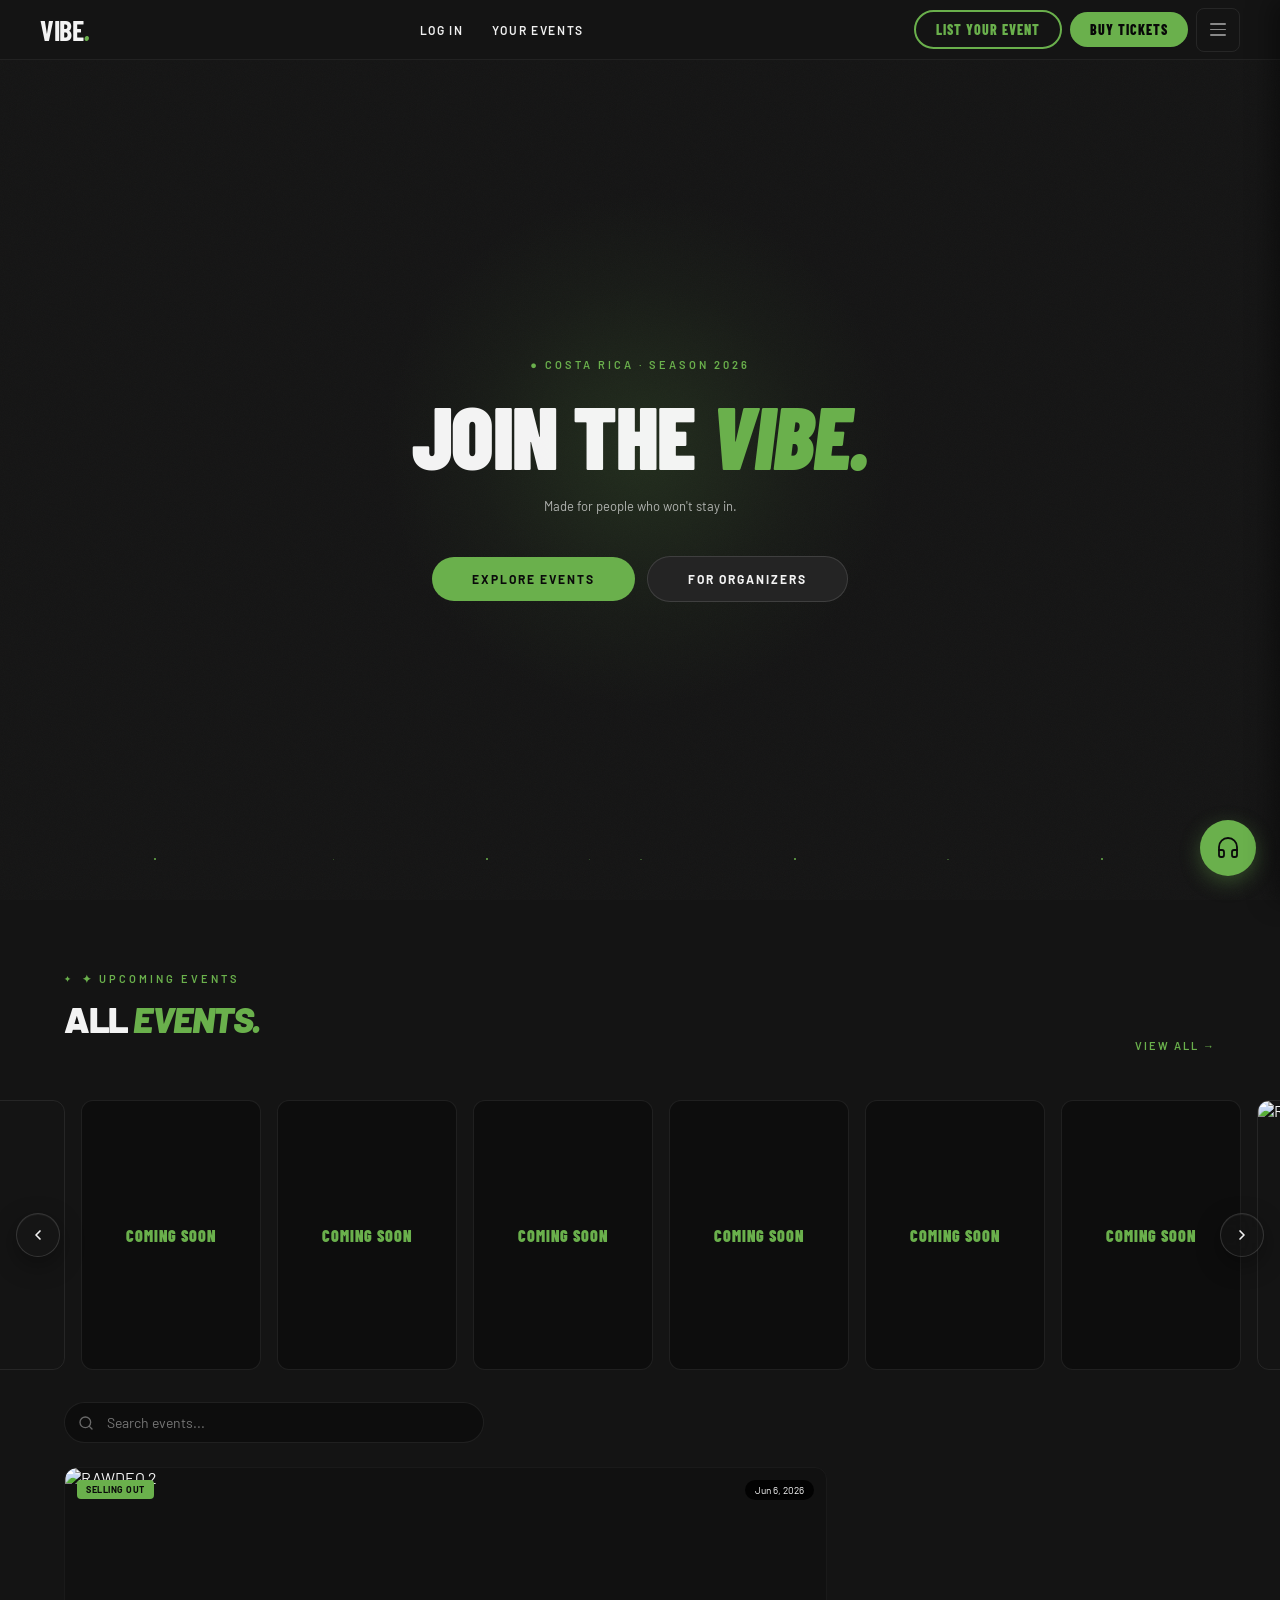
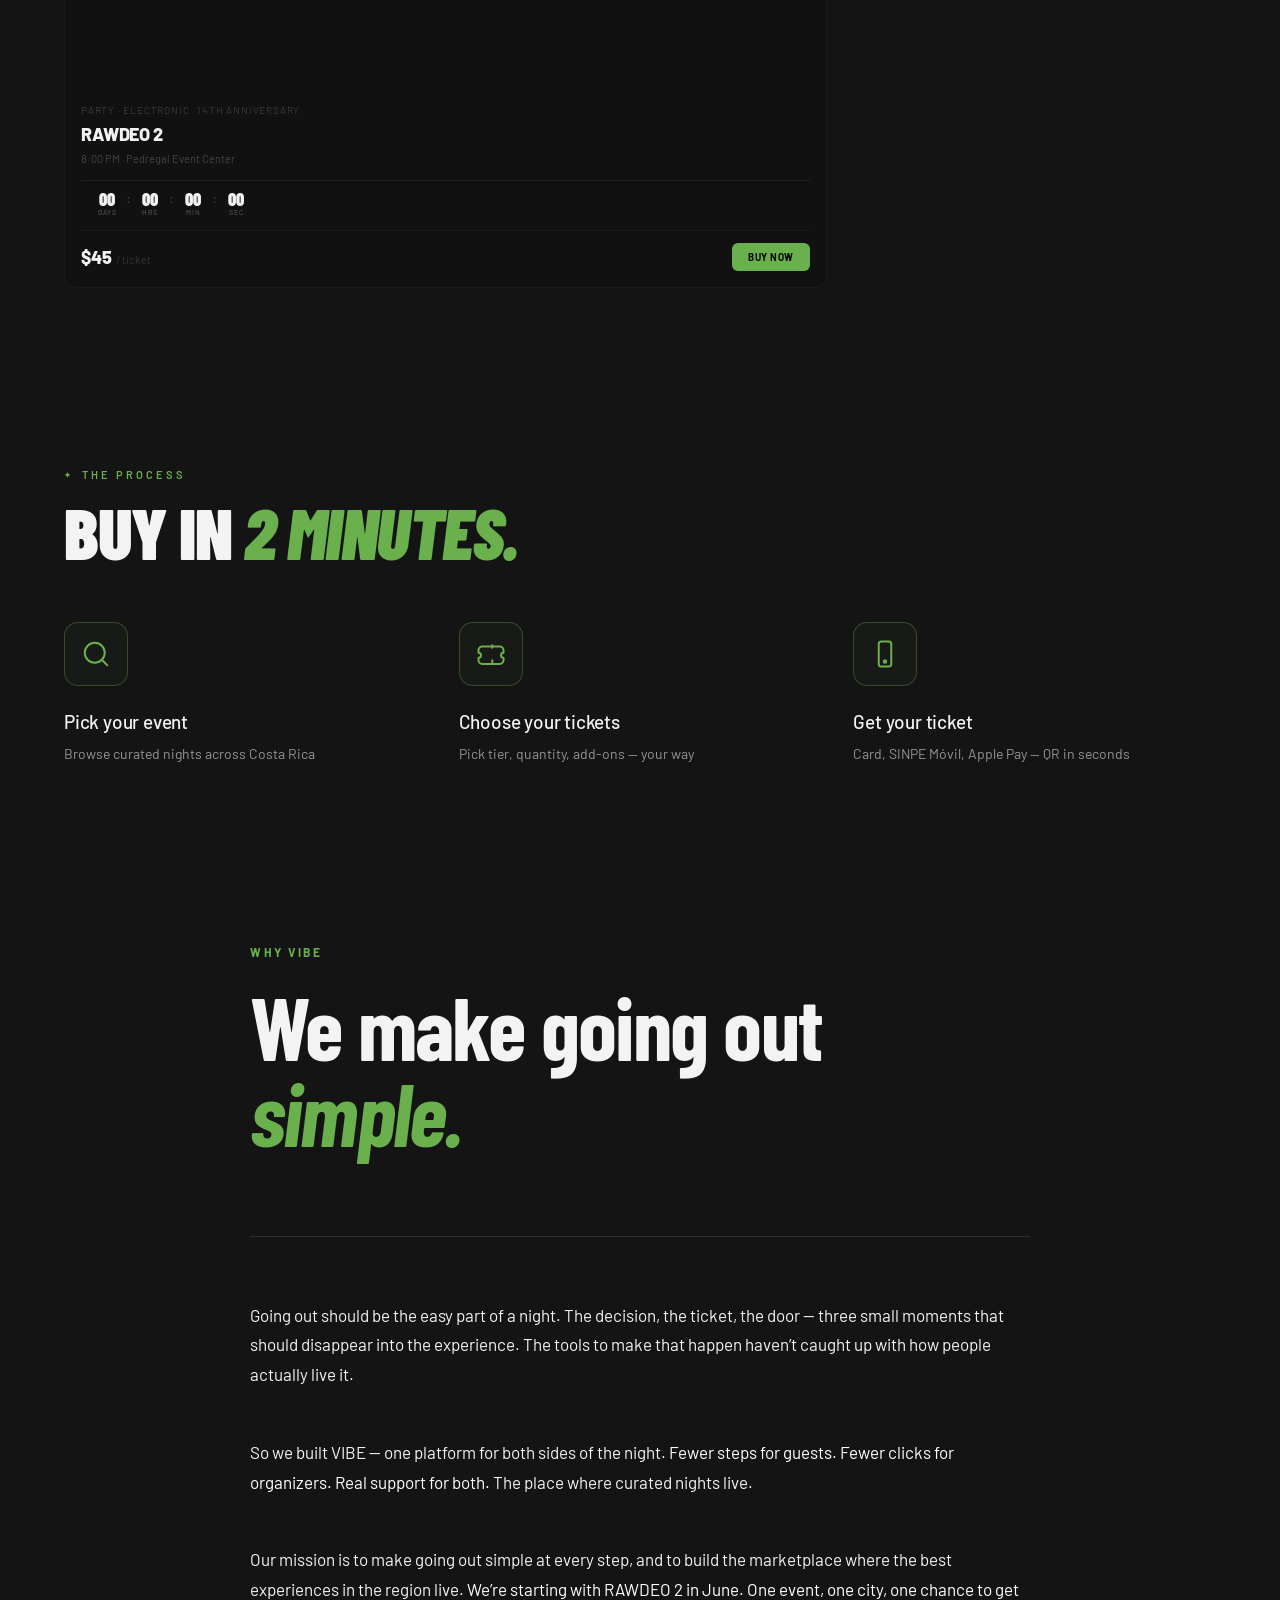
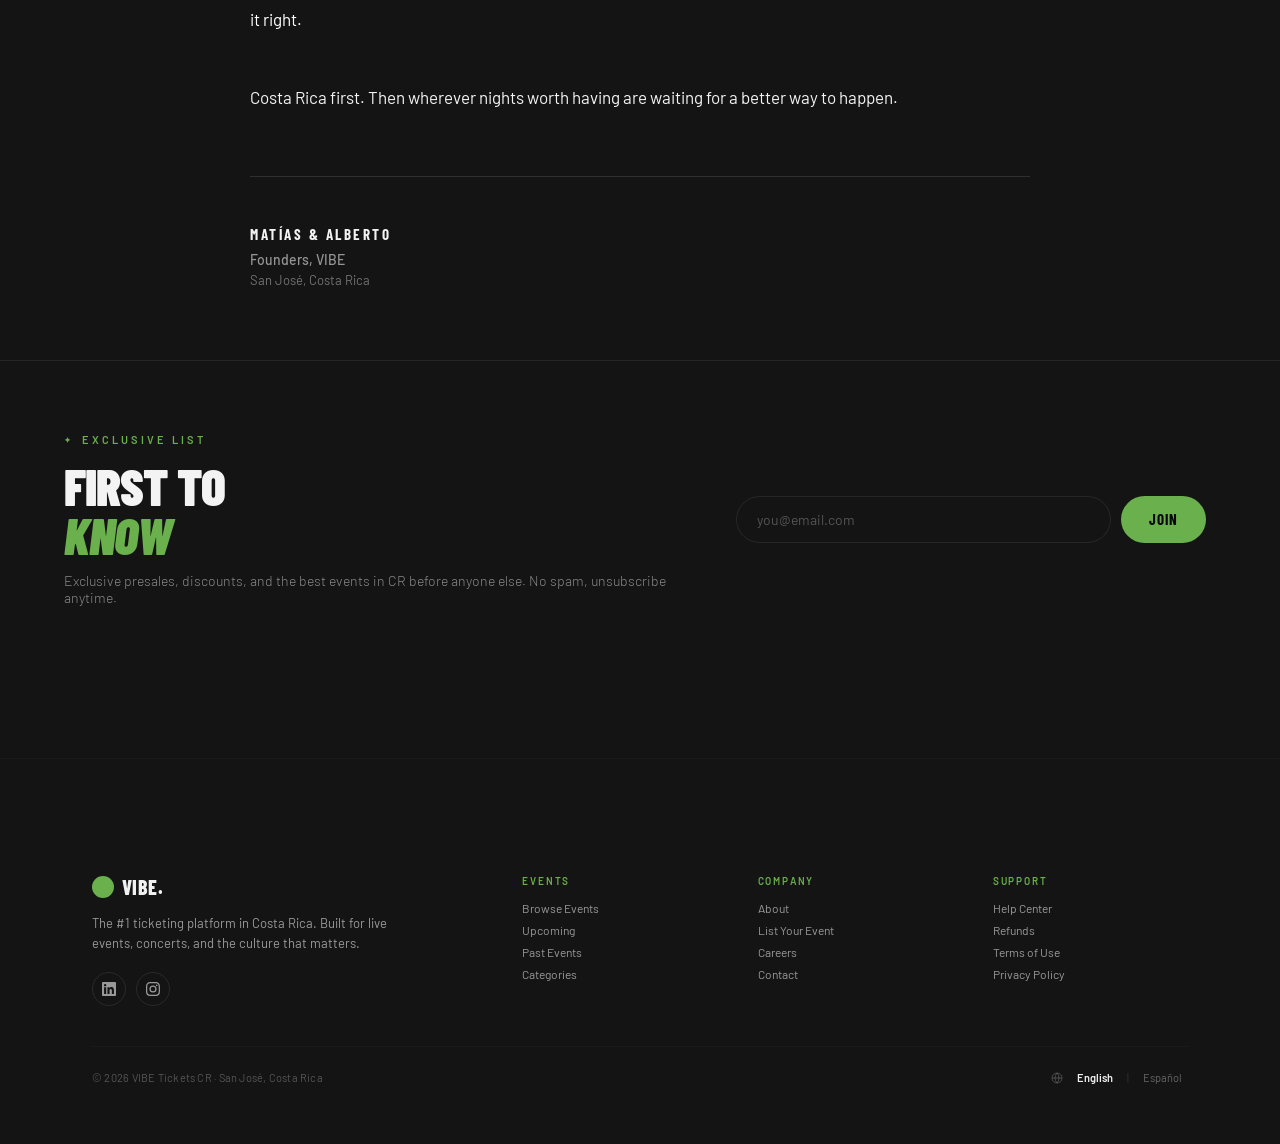
==== commit 92242841: "fix: remove password field + support qty 2+ attendees Co-Authored-By: Claude Sonnet 4.6 <noreply@ant" ====
--- a/index.html
+++ b/index.html
@@ -22,11 +22,8 @@
 
 
 <nav id="main-nav">
-  <div class="nav-logo" onclick="goPage('home')" ondblclick="window.open('admin/')" id="nav-logo-area">
-    <div class="nav-logo-globe">
-      <svg width="18" height="18" viewBox="0 0 24 24" fill="none" stroke="#080808" stroke-width="2" stroke-linecap="round"><circle cx="12" cy="12" r="10"/><line x1="2" y1="12" x2="22" y2="12"/><path d="M12 2a15.3 15.3 0 014 10 15.3 15.3 0 01-4 10 15.3 15.3 0 01-4-10 15.3 15.3 0 014-10z"/></svg>
-    </div>
-    <span class="nav-logo-text">VIBE<span class="nav-logo-dot">.</span></span>
+  <div class="nav-logo" onclick="goPage('home')" id="nav-logo-area">
+    <span class="nav-logo__text">VIBE<span class="nav-logo__accent">.</span></span>
   </div>
   <div class="nav-center">
     <button class="nav-center-link" onclick="closeMenu();goPage('login')">LOG IN</button>
@@ -199,7 +196,7 @@
   <section class="home-section about-vibe">
     <div class="about-vibe__inner fade-in">
 
-      <p class="about-vibe__eyebrow">WHAT WE DO</p>
+      <p class="about-vibe__eyebrow">WHY VIBE</p>
 
       <h2 class="about-vibe__title">
         We make going out<br />
@@ -332,7 +329,7 @@
     </div>
 
     <div class="mt-header">
-      <div class="mt-chip">✦ YOUR TICKETS</div>
+      <div class="mt-chip">✦ MY TICKETS</div>
       <h1 class="mt-title">My Tickets</h1>
     </div>
 
@@ -356,302 +353,69 @@
   <span id="ed-widget-event-name" style="display:none">RAWDEO 2</span>
   <span id="ed-widget-sub-text" style="display:none">14TH ANNIVERSARY · RAW FITNESS</span>
 
-  <div class="edv2-layout">
-    <!-- ── LEFT COLUMN ── -->
-    <div class="edv2-left">
-      <!-- Flyer image -->
-      <div class="edv2-img-wrap">
-        <img class="edv2-img" id="ed-hero-img" src="public/images/rawdeo.jpg" alt="RAWDEO 2" loading="lazy" decoding="async"/>
-      </div>
-
-      <!-- Badges -->
-      <div class="edv2-badges">
-        <span class="edv2-badge-sell">Selling Out</span>
-        <span class="edv2-badge-tag">Party</span>
-        <span class="edv2-badge-tag">Electronic</span>
-      </div>
-
-      <!-- Title & subtitle -->
-      <h1 class="edv2-title" id="ed-hero-title">RAWDEO 2</h1>
-      <p class="edv2-subtitle" id="ed-hero-sub">14th Anniversary · RAW FITNESS</p>
-
-      <!-- Info grid -->
-      <div class="edv2-info-grid">
-        <div class="edv2-info-row"><span class="edv2-info-k">Date</span><span class="edv2-info-v" id="ed-info-date">June 6, 2026</span></div>
-        <div class="edv2-info-row"><span class="edv2-info-k">Time</span><span class="edv2-info-v">8:00 PM</span></div>
-        <div class="edv2-info-row edv2-info-row-last"><span class="edv2-info-k">Venue</span><span class="edv2-info-v" id="ed-info-place">Pedregal Event Center</span></div>
-      </div>
-
-      <!-- Countdown -->
-      <div class="edv2-cd-row">
-        <div class="edv2-cd-box"><span class="edv2-cd-num" data-cd="rawdeo-d">--</span><span class="edv2-cd-lbl">Days</span></div>
-        <div class="edv2-cd-box"><span class="edv2-cd-num" data-cd="rawdeo-h">--</span><span class="edv2-cd-lbl">Hrs</span></div>
-        <div class="edv2-cd-box"><span class="edv2-cd-num" data-cd="rawdeo-m">--</span><span class="edv2-cd-lbl">Min</span></div>
-        <div class="edv2-cd-box"><span class="edv2-cd-num" data-cd="rawdeo-s">--</span><span class="edv2-cd-lbl">Sec</span></div>
-      </div>
-
-      <!-- DJ Lineup (JS replaces innerHTML via updateLineup) -->
-      <div id="ed-lineup-section" class="edv2-lineup">
-        <div class="section-eyebrow">Confirmed artists</div>
-        <div class="ed-dj-card fade-in">
-          <img class="ed-dj-img" src="public/images/karlo.jpg" alt="Karlo" loading="lazy" decoding="async"/>
-          <div>
-            <div class="ed-dj-role">DJ · Main Set</div>
-            <div class="ed-dj-name">KARLO</div>
-            <div class="ed-dj-desc">One of the most recognized DJs in the Costa Rican electronic scene, known for his high-energy sets blending tech house and minimal.</div>
-          </div>
-        </div>
-        <div class="ed-dj-card fade-in fade-in-delay-1">
-          <img class="ed-dj-img" src="public/images/retana.jpg" alt="Retana" loading="lazy" decoding="async"/>
-          <div>
-            <div class="ed-dj-role">DJ · Special Set</div>
-            <div class="ed-dj-name">RETANA</div>
-            <div class="ed-dj-desc">With a unique style mixing deep grooves and hypnotic melodies, RETANA has conquered dance floors across Costa Rica.</div>
-          </div>
-        </div>
-      </div>
-    </div>
-
-    <!-- ── RIGHT COLUMN ── -->
-    <div class="edv2-right">
-
-      <!-- Section: Select your ticket -->
-      <div class="edv2-section-hdr"><span class="edv2-section-lbl">Select your ticket</span></div>
-
-      <!-- VIP tier card -->
-      <div class="edv2-ticket-card tier-selectable selected" data-tier-id="vip" onclick="selectTier('vip')">
-        <div class="edv2-ticket-top">
-          <div class="edv2-tier-info">
-            <div class="edv2-tier-name">VIP</div>
-            <div class="edv2-tier-desc">Premium experience</div>
-          </div>
-          <div class="edv2-tier-pricing">
-            <div class="edv2-price-row">
-              <span class="edv2-price-crc">₡35,000</span>
-              <span class="edv2-price-usd">~$65</span>
-            </div>
-            <div class="edv2-price-note">FEES INCLUDED</div>
-          </div>
-        </div>
-      </div>
-
-      <!-- EARLY BIRD tier card -->
-      <div class="edv2-ticket-card tier-selectable" data-tier-id="early-bird" onclick="selectTier('early-bird')">
-        <div class="edv2-ticket-top">
-          <div class="edv2-tier-info">
-            <div class="edv2-tier-name">EARLY BIRD</div>
-            <div class="edv2-tier-desc">Limited release</div>
-          </div>
-          <div class="edv2-tier-pricing">
-            <div class="edv2-price-row">
-              <span class="edv2-price-crc">₡15,000</span>
-              <span class="edv2-price-usd">~$28</span>
-            </div>
-            <div class="edv2-price-note">FEES INCLUDED</div>
-          </div>
-        </div>
-      </div>
-
-      <!-- Quantity card -->
-      <div class="edv2-ticket-card">
-        <div class="edv2-summary-qty">
-          <span class="edv2-qty-label">Quantity</span>
-          <div class="edv2-qty-controls">
-            <button class="edv2-qty-btn" onclick="chQ(-1)">−</button>
-            <span class="edv2-qty-num" id="ed-q">1</span>
-            <button class="edv2-qty-btn" onclick="chQ(1)">+</button>
-          </div>
-        </div>
-      </div>
-
-      <!-- Section: Attendee information -->
-      <section class="attendee-section" id="attendee-section">
-        <div class="attendee-header">
-          <div class="attendee-eyebrow">ATTENDEE INFORMATION</div>
-          <div class="attendee-description">Each attendee receives their ticket by email. Use the name as it appears on ID.</div>
-        </div>
-        <div class="attendee-list" id="attendee-list">
-          <!-- Rendered by renderAttendeeFields() -->
-        </div>
-        <div class="attendee-warning" id="attendee-warning">
-          <svg width="14" height="14" viewBox="0 0 24 24" fill="none" aria-hidden="true">
-            <path d="M12 9v4m0 4h.01M4.93 19h14.14c1.54 0 2.5-1.67 1.73-3L13.73 4a2 2 0 00-3.46 0L3.2 16c-.77 1.33.19 3 1.73 3z" stroke="currentColor" stroke-width="1.5" stroke-linecap="round" stroke-linejoin="round"/>
-          </svg>
-          <span>All names and emails required before payment</span>
-        </div>
-      </section>
-
-      <!-- Section: Checkout auth (inline signup / login) -->
-      <section class="checkout-auth-section" id="checkout-auth-section"></section>
-
-      <!-- Section: Payment method -->
-      <div class="edv2-section-hdr"><span class="edv2-section-lbl">Payment method</span></div>
-
-      <div class="pay-opts-list">
-
-        <!-- Card: Credit / Debit -->
-        <div class="pay-opt on" data-pay="card" onclick="selPay('card')">
-          <div class="pay-opt-icon">
-            <svg width="28" height="20" viewBox="0 0 24 18" fill="none">
-              <rect x="1" y="1" width="22" height="16" rx="2.5" stroke="currentColor" stroke-width="1.5"/>
-              <rect x="1" y="5" width="22" height="3.5" fill="currentColor"/>
-              <rect x="4" y="12" width="6" height="2" rx="0.5" fill="currentColor"/>
-            </svg>
-          </div>
-          <div class="pay-opt-info">
-            <div class="pay-opt-name">Credit / Debit Card</div>
-            <div class="pay-opt-brands">
-              <div class="pay-brand-mini"><svg width="22" height="14" viewBox="0 0 48 32"><rect width="48" height="32" rx="4" fill="#1a1f71"/><text x="24" y="21" font-family="Arial Black,sans-serif" font-weight="900" font-size="13" fill="#ffffff" text-anchor="middle" font-style="italic">VISA</text></svg></div>
-              <div class="pay-brand-mini"><svg width="22" height="14" viewBox="0 0 48 32"><rect width="48" height="32" rx="4" fill="#1a1a1a"/><circle cx="19" cy="16" r="9" fill="#eb001b"/><circle cx="29" cy="16" r="9" fill="#f79e1b" fill-opacity="0.85"/></svg></div>
-              <div class="pay-brand-mini"><svg width="22" height="14" viewBox="0 0 48 32"><rect width="48" height="32" rx="4" fill="#006fcf"/><text x="24" y="21" font-family="Arial Black,sans-serif" font-weight="900" font-size="10" fill="#ffffff" text-anchor="middle">AMEX</text></svg></div>
-            </div>
-          </div>
-        </div>
-
-        <!-- SINPE Móvil -->
-        <div class="pay-opt" data-pay="sinpe" onclick="selPay('sinpe')">
-          <div class="pay-opt-icon">
-            <svg width="32" height="22" viewBox="0 0 48 32">
-              <rect width="48" height="32" rx="4" fill="#003087"/>
-              <text x="24" y="15" font-family="Arial Black,sans-serif" font-weight="900" font-size="10" fill="#ffffff" text-anchor="middle" letter-spacing="0.5">SINPE</text>
-              <text x="24" y="26" font-family="Arial,sans-serif" font-weight="400" font-size="7" fill="#ffffff" text-anchor="middle" font-style="italic">Móvil</text>
-            </svg>
-          </div>
-          <div class="pay-opt-info">
-            <div class="pay-opt-name">SINPE Móvil</div>
-            <div class="pay-opt-sub">Instant transfer · CR</div>
-          </div>
-        </div>
-
-        <!-- Apple Pay -->
-        <div class="pay-opt" data-pay="apple" onclick="selPay('apple')">
-          <div class="pay-opt-icon">
-            <svg width="22" height="22" viewBox="0 0 24 24" fill="currentColor">
-              <path d="M17.5 12.5c0-2.5 2-3.7 2.1-3.8-1.1-1.7-2.9-1.9-3.5-1.9-1.5-.2-2.9.9-3.6.9-.7 0-1.9-.9-3.1-.8-1.6 0-3.1.9-3.9 2.4-1.7 2.9-.4 7.2 1.2 9.5.8 1.1 1.7 2.4 2.9 2.4 1.2 0 1.6-.8 3.1-.8 1.4 0 1.8.8 3.1.7 1.3 0 2.1-1.2 2.9-2.3.9-1.3 1.3-2.6 1.3-2.6-2.1-.8-4.5-1.7-4.5-4.7zM15.2 5.1c.6-.8 1.1-1.9 1-2.9-.9 0-2 .6-2.7 1.4-.6.7-1.1 1.8-1 2.8 1 .1 2.1-.5 2.7-1.3z"/>
-            </svg>
-          </div>
-          <div class="pay-opt-info">
-            <div class="pay-opt-name">Apple Pay</div>
-            <div class="pay-opt-sub">Face ID · Touch ID</div>
-          </div>
-        </div>
-
-        <!-- Google Pay -->
-        <div class="pay-opt" data-pay="google" onclick="selPay('google')">
-          <div class="pay-opt-icon">
-            <svg width="22" height="22" viewBox="0 0 24 24">
-              <path fill="#4285f4" d="M22.56 12.25c0-.78-.07-1.53-.2-2.25H12v4.26h5.92c-.26 1.37-1.04 2.53-2.21 3.31v2.77h3.57c2.08-1.92 3.28-4.74 3.28-8.09z"/>
-              <path fill="#34a853" d="M12 23c2.97 0 5.46-.98 7.28-2.66l-3.57-2.77c-.98.66-2.23 1.06-3.71 1.06-2.86 0-5.29-1.93-6.16-4.53H2.18v2.84C3.99 20.53 7.7 23 12 23z"/>
-              <path fill="#fbbc05" d="M5.84 14.09c-.22-.66-.35-1.36-.35-2.09s.13-1.43.35-2.09V7.07H2.18C1.43 8.55 1 10.22 1 12s.43 3.45 1.18 4.93l2.85-2.22.81-.62z"/>
-              <path fill="#ea4335" d="M12 5.38c1.62 0 3.06.56 4.21 1.64l3.15-3.15C17.45 2.09 14.97 1 12 1 7.7 1 3.99 3.47 2.18 7.07l3.66 2.84c.87-2.6 3.3-4.53 6.16-4.53z"/>
-            </svg>
-          </div>
-          <div class="pay-opt-info">
-            <div class="pay-opt-name">Google Pay</div>
-            <div class="pay-opt-sub">Fingerprint · PIN</div>
-          </div>
-        </div>
-
-      </div>
-
-      <!-- Payment panels (JS toggles .show) -->
-      <div class="pay-panel show" id="pp-card">
-        <div class="card-form">
-
-          <div class="card-field">
-            <label class="card-field-label" for="card-number">CARD NUMBER</label>
-            <div class="card-input-wrapper">
-              <input type="text" id="card-number" class="card-input" placeholder="1234 5678 9012 3456" autocomplete="cc-number" inputmode="numeric" maxlength="19" oninput="handleCardNumberInput(this)"/>
-              <div class="card-brand-display" id="card-brand-display">
-                <div class="card-brand-multi">
-                  <div class="card-brand-mini-item"><svg width="24" height="16" viewBox="0 0 48 32"><rect width="48" height="32" rx="4" fill="#1a1f71"/><text x="24" y="21" font-family="Arial Black,sans-serif" font-weight="900" font-size="13" fill="#ffffff" text-anchor="middle" font-style="italic">VISA</text></svg></div>
-                  <div class="card-brand-mini-item"><svg width="24" height="16" viewBox="0 0 48 32"><rect width="48" height="32" rx="4" fill="#1a1a1a"/><circle cx="19" cy="16" r="9" fill="#eb001b"/><circle cx="29" cy="16" r="9" fill="#f79e1b" fill-opacity="0.85"/></svg></div>
-                  <div class="card-brand-mini-item"><svg width="24" height="16" viewBox="0 0 48 32"><rect width="48" height="32" rx="4" fill="#006fcf"/><text x="24" y="21" font-family="Arial Black,sans-serif" font-weight="900" font-size="10" fill="#ffffff" text-anchor="middle">AMEX</text></svg></div>
-                </div>
-              </div>
-            </div>
-          </div>
-
-          <div class="card-field-row">
-            <div class="card-field">
-              <label class="card-field-label" for="card-expiry">EXPIRY</label>
-              <input type="text" id="card-expiry" class="card-input" placeholder="MM / YY" autocomplete="cc-exp" inputmode="numeric" maxlength="7" oninput="handleExpiryInput(this)"/>
-            </div>
-            <div class="card-field">
-              <label class="card-field-label" for="card-cvv">CVV <span class="card-field-help" title="3-digit code on back of card (4 for Amex)">?</span></label>
-              <input type="text" id="card-cvv" class="card-input" placeholder="3-4 digits" autocomplete="cc-csc" inputmode="numeric" maxlength="4"/>
-            </div>
-          </div>
-
-          <div class="card-field">
-            <label class="card-field-label" for="card-name">NAME ON CARD</label>
-            <input type="text" id="card-name" class="card-input" placeholder="Full name as on card" autocomplete="cc-name"/>
-          </div>
-
-          <div class="card-field">
-            <label class="card-field-label" for="card-email">EMAIL FOR RECEIPT</label>
-            <input type="email" id="card-email" class="card-input" placeholder="your@email.com" autocomplete="email"/>
-          </div>
-
-          <div class="card-secure">
-            <svg width="12" height="12" viewBox="0 0 24 24" fill="none"><path d="M6 10V7a6 6 0 1112 0v3M5 10h14a2 2 0 012 2v8a2 2 0 01-2 2H5a2 2 0 01-2-2v-8a2 2 0 012-2z" stroke="currentColor" stroke-width="1.5" stroke-linecap="round" stroke-linejoin="round"/></svg>
-            <span>Secure payment · 256-bit SSL encryption</span>
-          </div>
-
-        </div>
-      </div>
-      <div class="pay-panel" id="pp-sinpe">
-        <input class="pay-input" type="tel" placeholder="Your SINPE number"/>
-        <input class="pay-input" type="email" placeholder="your@email.com"/>
-        <div class="pay-sinpe-info" id="sinpe-amt">📲 ₡10,000 → 7019-8460</div>
-      </div>
-      <div class="pay-panel" id="pp-apple">
-        <div class="pay-apple-inner">
-          <div class="icon"><svg width="28" height="28" viewBox="0 0 24 24" fill="currentColor"><path d="M18.71 19.5c-.83 1.24-1.71 2.45-3.05 2.47-1.34.03-1.77-.79-3.29-.79-1.53 0-2 .77-3.27.82-1.31.05-2.3-1.32-3.14-2.53C4.25 17 2.94 12.45 4.7 9.39c.87-1.52 2.43-2.48 4.12-2.51 1.28-.02 2.5.87 3.29.87.78 0 2.26-1.07 3.8-.91.65.03 2.47.26 3.64 1.98-.09.06-2.17 1.28-2.15 3.81.03 3.02 2.65 4.03 2.68 4.04-.03.07-.42 1.44-1.38 2.83M13 3.5c.73-.83 1.94-1.46 2.94-1.5.13 1.17-.34 2.35-1.04 3.19-.69.85-1.83 1.51-2.95 1.42-.15-1.15.41-2.35 1.05-3.11z"/></svg></div>
-          <div class="title">Apple Pay</div>
-          <div class="sub">Confirm with Face ID or Touch ID on your Apple device.</div>
-        </div>
-      </div>
-      <div class="pay-panel" id="pp-google">
-        <div class="pay-apple-inner">
-          <div class="icon"><svg width="28" height="28" viewBox="0 0 24 24" xmlns="http://www.w3.org/2000/svg"><path d="M22.56 12.25c0-.78-.07-1.53-.2-2.25H12v4.26h5.92c-.26 1.37-1.04 2.53-2.21 3.31v2.77h3.57c2.08-1.92 3.28-4.74 3.28-8.09z" fill="#4285F4"/><path d="M12 23c2.97 0 5.46-.98 7.28-2.66l-3.57-2.77c-.98.66-2.23 1.06-3.71 1.06-2.86 0-5.29-1.93-6.16-4.53H2.18v2.84C3.99 20.53 7.7 23 12 23z" fill="#34A853"/><path d="M5.84 14.09c-.22-.66-.35-1.36-.35-2.09s.13-1.43.35-2.09V7.07H2.18C1.43 8.55 1 10.22 1 12s.43 3.45 1.18 4.93l2.85-2.22.81-.62z" fill="#FBBC05"/><path d="M12 5.38c1.62 0 3.06.56 4.21 1.64l3.15-3.15C17.45 2.09 14.97 1 12 1 7.7 1 3.99 3.47 2.18 7.07l3.66 2.84c.87-2.6 3.3-4.53 6.16-4.53z" fill="#EA4335"/></svg></div>
-          <div class="title">Google Pay</div>
-          <div class="sub">Confirm with your fingerprint or PIN on your Android device.</div>
-        </div>
-      </div>
-
-      <!-- Section: Discount code -->
-      <div class="edv2-section-hdr"><span class="edv2-section-lbl">Discount code</span></div>
-      <div id="discount-wrap" class="edv2-discount-row">
-        <input class="edv2-discount-input" id="discount-input" type="text" placeholder="Discount code"/>
-        <button onclick="applyDiscount()" class="edv2-apply-btn">Apply</button>
-      </div>
-      <div id="discount-msg" style="font-size:10px;margin-top:-8px;margin-bottom:12px;font-family:-apple-system,'Inter',sans-serif;display:none;"></div>
-
-      <!-- Section: Order summary -->
-      <div class="edv2-section-hdr"><span class="edv2-section-lbl">Order summary</span></div>
-      <div class="edv2-summary">
-        <div class="edv2-summary-row">
-          <span id="ed-qty-label">1 ticket</span>
-          <span id="ed-total">$45.00</span>
-        </div>
-        <div class="edv2-summary-row">
-          <span>Service fee</span>
-          <span>$0.00</span>
-        </div>
-        <div class="edv2-summary-total">
-          <span>Total</span>
-          <span>$45.00</span>
-        </div>
-      </div>
-
-      <!-- CTA -->
-      <button class="edv2-buy-btn" id="ed-buy-btn" onclick="doPay()">Complete purchase</button>
-      <div class="edv2-secure">🔐 Secure · OnvoPay · PCI DSS</div>
-
-    </div><!-- end edv2-right -->
-  </div><!-- end edv2-layout -->
-</div>
+  <div class="ev-detail-wrap">
+    <!-- Flyer image -->
+    <div class="edv2-img-wrap">
+      <img class="edv2-img" id="ed-hero-img" src="public/images/rawdeo.jpg" alt="RAWDEO 2" loading="lazy" decoding="async"/>
+    </div>
+
+    <!-- Badges -->
+    <div class="edv2-badges">
+      <span class="edv2-badge-sell">Selling Out</span>
+      <span class="edv2-badge-tag">Party</span>
+      <span class="edv2-badge-tag">Electronic</span>
+    </div>
+
+    <!-- Title & subtitle -->
+    <h1 class="edv2-title" id="ed-hero-title">RAWDEO 2</h1>
+    <p class="edv2-subtitle" id="ed-hero-sub">14th Anniversary · RAW FITNESS</p>
+
+    <!-- Buy Now — prominent sage CTA (sticky bottom on mobile) -->
+    <button class="ev-buy-now" onclick="openCheckoutDrawer()">BUY NOW</button>
+
+    <!-- Info grid -->
+    <div class="edv2-info-grid">
+      <div class="edv2-info-row"><span class="edv2-info-k">Date</span><span class="edv2-info-v" id="ed-info-date">June 6, 2026</span></div>
+      <div class="edv2-info-row"><span class="edv2-info-k">Time</span><span class="edv2-info-v">8:00 PM</span></div>
+      <div class="edv2-info-row edv2-info-row-last"><span class="edv2-info-k">Venue</span><span class="edv2-info-v" id="ed-info-place">Pedregal Event Center</span></div>
+    </div>
+
+    <!-- Countdown -->
+    <div class="edv2-cd-row">
+      <div class="edv2-cd-box"><span class="edv2-cd-num" data-cd="rawdeo-d">--</span><span class="edv2-cd-lbl">Days</span></div>
+      <div class="edv2-cd-box"><span class="edv2-cd-num" data-cd="rawdeo-h">--</span><span class="edv2-cd-lbl">Hrs</span></div>
+      <div class="edv2-cd-box"><span class="edv2-cd-num" data-cd="rawdeo-m">--</span><span class="edv2-cd-lbl">Min</span></div>
+      <div class="edv2-cd-box"><span class="edv2-cd-num" data-cd="rawdeo-s">--</span><span class="edv2-cd-lbl">Sec</span></div>
+    </div>
+
+    <!-- DJ Lineup (JS replaces innerHTML via updateLineup) -->
+    <div id="ed-lineup-section" class="edv2-lineup">
+      <div class="section-eyebrow">Confirmed artists</div>
+      <div class="ed-dj-card fade-in">
+        <img class="ed-dj-img" src="public/images/karlo.jpg" alt="Karlo" loading="lazy" decoding="async"/>
+        <div>
+          <div class="ed-dj-role">DJ · Main Set</div>
+          <div class="ed-dj-name">KARLO</div>
+          <div class="ed-dj-desc">One of the most recognized DJs in the Costa Rican electronic scene, known for his high-energy sets blending tech house and minimal.</div>
+        </div>
+      </div>
+      <div class="ed-dj-card fade-in fade-in-delay-1">
+        <img class="ed-dj-img" src="public/images/retana.jpg" alt="Retana" loading="lazy" decoding="async"/>
+        <div>
+          <div class="ed-dj-role">DJ · Special Set</div>
+          <div class="ed-dj-name">RETANA</div>
+          <div class="ed-dj-desc">With a unique style mixing deep grooves and hypnotic melodies, RETANA has conquered dance floors across Costa Rica.</div>
+        </div>
+      </div>
+    </div>
+  </div>
+
+  <!-- Sticky mobile Buy Now (bottom of viewport) -->
+  <div class="ev-sticky-buy">
+    <button class="ev-buy-now" onclick="openCheckoutDrawer()">BUY NOW</button>
+  </div>
+
+</div><!-- end pg-event-detail -->
 
 <!-- ORGANIZER PAGE -->
 <div class="page" id="pg-organizer">
@@ -662,12 +426,11 @@
         <h1 class="section-title">SELL YOUR<br/><em>TICKETS</em><br/>WITH VIBE.</h1>
         <p class="section-sub">The #1 ticket platform in Costa Rica. You bring the event, we handle payments, tickets and logistics.</p>
         <div class="org-features">
-          <div class="org-feature"><div class="org-feature-icon">💰</div><div><div class="org-feature-title">You get paid</div><div class="org-feature-desc">Payments go directly to your account. VIBE. charges the service fee to the buyer.</div></div></div>
-          <div class="org-feature"><div class="org-feature-icon">🎟</div><div><div class="org-feature-title">Automatic tickets</div><div class="org-feature-desc">After purchase, buyers receive their QR ticket by email. Zero manual work.</div></div></div>
-          <div class="org-feature"><div class="org-feature-icon">📊</div><div><div class="org-feature-title">Live dashboard</div><div class="org-feature-desc">Sales, revenue and buyers in real time from your phone.</div></div></div>
-          <div class="org-feature"><div class="org-feature-icon">💳</div><div><div class="org-feature-title">All payment methods</div><div class="org-feature-desc">Card, SINPE Móvil, Apple Pay and Google Pay.</div></div></div>
-          <div class="org-feature"><div class="org-feature-icon">📄</div><div><div class="org-feature-title">Tax report included</div><div class="org-feature-desc">PDF ready for Hacienda at the close of each event.</div></div></div>
-          <div class="org-feature"><div class="org-feature-icon">🇨🇷</div><div><div class="org-feature-title">100% Local</div><div class="org-feature-desc">Made in Costa Rica. Payments in USD and colones. Spanish support.</div></div></div>
+          <div class="org-feature"><div class="org-feature-icon"><svg xmlns="http://www.w3.org/2000/svg" width="24" height="24" viewBox="0 0 24 24" fill="none" stroke="#6ab04c" stroke-width="1.5" stroke-linecap="round" stroke-linejoin="round"><path d="M21 12V7H5a2 2 0 0 1 0-4h14v4"/><path d="M3 5v14a2 2 0 0 0 2 2h16v-5"/><path d="M18 12a2 2 0 0 0 0 4h4v-4Z"/></svg></div><div><div class="org-feature-title">You get paid</div><div class="org-feature-desc">Payments go directly to your account. VIBE. charges the service fee to the buyer.</div></div></div>
+          <div class="org-feature"><div class="org-feature-icon"><svg xmlns="http://www.w3.org/2000/svg" width="24" height="24" viewBox="0 0 24 24" fill="none" stroke="#6ab04c" stroke-width="1.5" stroke-linecap="round" stroke-linejoin="round"><path d="M2 9a3 3 0 0 1 0 6v2a2 2 0 0 0 2 2h16a2 2 0 0 0 2-2v-2a3 3 0 0 1 0-6V7a2 2 0 0 0-2-2H4a2 2 0 0 0-2 2Z"/><path d="M13 5v2"/><path d="M13 17v2"/><path d="M13 11v2"/></svg></div><div><div class="org-feature-title">Automatic tickets</div><div class="org-feature-desc">After purchase, buyers receive their QR ticket by email. Zero manual work.</div></div></div>
+          <div class="org-feature"><div class="org-feature-icon"><svg xmlns="http://www.w3.org/2000/svg" width="24" height="24" viewBox="0 0 24 24" fill="none" stroke="#6ab04c" stroke-width="1.5" stroke-linecap="round" stroke-linejoin="round"><path d="M3 3v18h18"/><path d="M18 17V9"/><path d="M13 17V5"/><path d="M8 17v-3"/></svg></div><div><div class="org-feature-title">Live dashboard</div><div class="org-feature-desc">Sales, revenue and buyers in real time from your phone.</div></div></div>
+          <div class="org-feature"><div class="org-feature-icon"><svg xmlns="http://www.w3.org/2000/svg" width="24" height="24" viewBox="0 0 24 24" fill="none" stroke="#6ab04c" stroke-width="1.5" stroke-linecap="round" stroke-linejoin="round"><rect width="20" height="14" x="2" y="5" rx="2"/><line x1="2" x2="22" y1="10" y2="10"/></svg></div><div><div class="org-feature-title">All payment methods</div><div class="org-feature-desc">Card, SINPE Móvil, Apple Pay and Google Pay.</div></div></div>
+          <div class="org-feature"><div class="org-feature-icon"><svg xmlns="http://www.w3.org/2000/svg" width="24" height="24" viewBox="0 0 24 24" fill="none" stroke="#6ab04c" stroke-width="1.5" stroke-linecap="round" stroke-linejoin="round"><path d="M15 2H6a2 2 0 0 0-2 2v16a2 2 0 0 0 2 2h12a2 2 0 0 0 2-2V7Z"/><path d="M14 2v4a2 2 0 0 0 2 2h4"/><path d="M10 9H8"/><path d="M16 13H8"/><path d="M16 17H8"/></svg></div><div><div class="org-feature-title">Tax report included</div><div class="org-feature-desc">PDF ready for Hacienda at the close of each event.</div></div></div>
         </div>
       </div>
       <div class="org-form">
@@ -690,7 +453,7 @@
           <div class="currency-opts">
             <div class="currency-opt" id="curr-usd" onclick="selectCurrency('usd')">
               <div class="currency-opt-radio"></div>
-              <div class="currency-opt-flag">🇺🇸</div>
+              <span class="currency-badge currency-badge--usd">$</span>
               <div class="currency-opt-body">
                 <div class="currency-opt-name">USD only ($)</div>
                 <div class="currency-opt-desc">All prices and payments in US dollars.</div>
@@ -698,7 +461,7 @@
             </div>
             <div class="currency-opt" id="curr-crc" onclick="selectCurrency('crc')">
               <div class="currency-opt-radio"></div>
-              <div class="currency-opt-flag">🇨🇷</div>
+              <span class="currency-badge currency-badge--crc">₡</span>
               <div class="currency-opt-body">
                 <div class="currency-opt-name">Colones only (₡)</div>
                 <div class="currency-opt-desc">All prices and payments in Costa Rican colones.</div>
@@ -706,7 +469,10 @@
             </div>
             <div class="currency-opt" id="curr-both" onclick="selectCurrency('both')">
               <div class="currency-opt-radio"></div>
-              <div class="currency-opt-flag">🔄</div>
+              <span class="currency-badge-group">
+                <span class="currency-badge currency-badge--small">$</span>
+                <span class="currency-badge currency-badge--small">₡</span>
+              </span>
               <div class="currency-opt-body">
                 <div class="currency-opt-name">Both currencies</div>
                 <div class="currency-opt-desc">Buyer chooses at checkout.</div>
@@ -739,12 +505,254 @@
   </section>
 </div>
 
+<!-- ══════════ CHECKOUT DRAWER ══════════ -->
+<div id="checkout-drawer" class="checkout-drawer" aria-hidden="true" role="dialog" aria-modal="true" aria-label="Checkout">
+  <div class="checkout-drawer__backdrop" onclick="closeCheckoutDrawer()"></div>
+  <div class="checkout-drawer__panel" role="document">
+
+    <!-- Header: back + progress + close -->
+    <header class="cd-header">
+      <button class="cd-icon-btn cd-back-btn" type="button" onclick="cdBack()" aria-label="Back">
+        <svg width="18" height="18" viewBox="0 0 24 24" fill="none" stroke="currentColor" stroke-width="2" stroke-linecap="round" stroke-linejoin="round"><polyline points="15 18 9 12 15 6"/></svg>
+      </button>
+      <div class="cd-progress" role="progressbar" aria-valuemin="1" aria-valuemax="3" aria-valuenow="1" aria-label="Checkout progress">
+        <div class="cd-step cd-step--active" data-step="1"><span class="cd-step-num">1</span><span class="cd-step-lbl">TICKET</span></div>
+        <div class="cd-step-sep" aria-hidden="true"></div>
+        <div class="cd-step" data-step="2"><span class="cd-step-num">2</span><span class="cd-step-lbl">DETAILS</span></div>
+        <div class="cd-step-sep" aria-hidden="true"></div>
+        <div class="cd-step" data-step="3"><span class="cd-step-num">3</span><span class="cd-step-lbl">PAYMENT</span></div>
+      </div>
+      <button class="cd-icon-btn cd-close-btn" type="button" onclick="closeCheckoutDrawer()" aria-label="Close checkout">
+        <svg width="18" height="18" viewBox="0 0 24 24" fill="none" stroke="currentColor" stroke-width="2" stroke-linecap="round" stroke-linejoin="round"><line x1="18" y1="6" x2="6" y2="18"/><line x1="6" y1="6" x2="18" y2="18"/></svg>
+      </button>
+    </header>
+
+    <!-- Event strip -->
+    <div class="cd-event-strip">
+      <img class="cd-event-img" id="cd-event-img" src="public/images/rawdeo.jpg" alt=""/>
+      <div class="cd-event-meta">
+        <div class="cd-event-name" id="cd-event-name">RAWDEO 2</div>
+        <div class="cd-event-sub" id="cd-event-meta">Jun 6, 2026 · Pedregal</div>
+      </div>
+    </div>
+
+    <!-- Body: scrollable step content -->
+    <div class="cd-body">
+
+      <!-- ─── STEP 1 — TICKET ─── -->
+      <section class="cd-step-content cd-step-content--active" id="cd-step-1" aria-labelledby="cd-step-1-hdr">
+        <div class="cd-eyebrow" id="cd-step-1-hdr">SELECT TICKET</div>
+        <div class="cd-tier-list">
+          <div class="edv2-ticket-card tier-selectable selected" data-tier-id="vip" onclick="selectTier('vip')">
+            <div class="edv2-ticket-top">
+              <div class="edv2-tier-info">
+                <div class="edv2-tier-name">VIP</div>
+                <div class="edv2-tier-desc">Premium experience</div>
+              </div>
+              <div class="edv2-tier-pricing">
+                <div class="edv2-price-row">
+                  <span class="edv2-price-crc">₡35,000</span>
+                  <span class="edv2-price-usd">~$65</span>
+                </div>
+                <div class="edv2-price-note">FEES INCLUDED</div>
+              </div>
+            </div>
+          </div>
+          <div class="edv2-ticket-card tier-selectable" data-tier-id="early-bird" onclick="selectTier('early-bird')">
+            <div class="edv2-ticket-top">
+              <div class="edv2-tier-info">
+                <div class="edv2-tier-name">EARLY BIRD</div>
+                <div class="edv2-tier-desc">Limited release</div>
+              </div>
+              <div class="edv2-tier-pricing">
+                <div class="edv2-price-row">
+                  <span class="edv2-price-crc">₡15,000</span>
+                  <span class="edv2-price-usd">~$28</span>
+                </div>
+                <div class="edv2-price-note">FEES INCLUDED</div>
+              </div>
+            </div>
+          </div>
+        </div>
+
+        <div class="cd-eyebrow cd-eyebrow--spaced">QUANTITY</div>
+        <div class="cd-qty-row">
+          <button class="cd-qty-btn" type="button" onclick="chQ(-1)" aria-label="Decrease quantity">
+            <svg width="14" height="14" viewBox="0 0 24 24" fill="none" stroke="currentColor" stroke-width="2.5" stroke-linecap="round"><line x1="5" y1="12" x2="19" y2="12"/></svg>
+          </button>
+          <span class="cd-qty-num" id="ed-q">1</span>
+          <button class="cd-qty-btn" type="button" onclick="chQ(1)" aria-label="Increase quantity">
+            <svg width="14" height="14" viewBox="0 0 24 24" fill="none" stroke="currentColor" stroke-width="2.5" stroke-linecap="round"><line x1="12" y1="5" x2="12" y2="19"/><line x1="5" y1="12" x2="19" y2="12"/></svg>
+          </button>
+        </div>
+        <div class="cd-qty-hint">Max 10 tickets per purchase</div>
+      </section>
+
+      <!-- ─── STEP 2 — DETAILS ─── -->
+      <section class="cd-step-content" id="cd-step-2" aria-label="Your details">
+        <section class="checkout-auth-section" id="checkout-auth-section"></section>
+
+        <section class="attendee-section" id="attendee-section">
+          <div class="attendee-list" id="attendee-list"></div>
+          <div class="attendee-warning" id="attendee-warning">
+            <svg width="14" height="14" viewBox="0 0 24 24" fill="none" aria-hidden="true"><path d="M12 9v4m0 4h.01M4.93 19h14.14c1.54 0 2.5-1.67 1.73-3L13.73 4a2 2 0 00-3.46 0L3.2 16c-.77 1.33.19 3 1.73 3z" stroke="currentColor" stroke-width="1.5" stroke-linecap="round" stroke-linejoin="round"/></svg>
+            <span>Complete all required fields to continue</span>
+          </div>
+        </section>
+      </section>
+
+      <!-- ─── STEP 3 — PAYMENT ─── -->
+      <section class="cd-step-content" id="cd-step-3" aria-labelledby="cd-step-3-hdr">
+        <div class="cd-eyebrow" id="cd-step-3-hdr">PAYMENT METHOD</div>
+        <div class="pay-opts-list">
+          <div class="pay-opt on" data-pay="card" onclick="selPay('card')">
+            <div class="pay-opt-icon">
+              <svg width="28" height="20" viewBox="0 0 24 18" fill="none"><rect x="1" y="1" width="22" height="16" rx="2.5" stroke="currentColor" stroke-width="1.5"/><rect x="1" y="5" width="22" height="3.5" fill="currentColor"/><rect x="4" y="12" width="6" height="2" rx="0.5" fill="currentColor"/></svg>
+            </div>
+            <div class="pay-opt-info">
+              <div class="pay-opt-name">Credit / Debit Card</div>
+              <div class="pay-opt-brands">
+                <div class="pay-brand-mini"><svg width="22" height="14" viewBox="0 0 48 32"><rect width="48" height="32" rx="4" fill="#1a1f71"/><text x="24" y="21" font-family="Arial Black,sans-serif" font-weight="900" font-size="13" fill="#ffffff" text-anchor="middle" font-style="italic">VISA</text></svg></div>
+                <div class="pay-brand-mini"><svg width="22" height="14" viewBox="0 0 48 32"><rect width="48" height="32" rx="4" fill="#1a1a1a"/><circle cx="19" cy="16" r="9" fill="#eb001b"/><circle cx="29" cy="16" r="9" fill="#f79e1b" fill-opacity="0.85"/></svg></div>
+                <div class="pay-brand-mini"><svg width="22" height="14" viewBox="0 0 48 32"><rect width="48" height="32" rx="4" fill="#006fcf"/><text x="24" y="21" font-family="Arial Black,sans-serif" font-weight="900" font-size="10" fill="#ffffff" text-anchor="middle">AMEX</text></svg></div>
+              </div>
+            </div>
+          </div>
+          <div class="pay-opt" data-pay="sinpe" onclick="selPay('sinpe')">
+            <div class="pay-opt-icon">
+              <svg width="32" height="22" viewBox="0 0 48 32"><rect width="48" height="32" rx="4" fill="#003087"/><text x="24" y="15" font-family="Arial Black,sans-serif" font-weight="900" font-size="10" fill="#ffffff" text-anchor="middle" letter-spacing="0.5">SINPE</text><text x="24" y="26" font-family="Arial,sans-serif" font-weight="400" font-size="7" fill="#ffffff" text-anchor="middle" font-style="italic">Móvil</text></svg>
+            </div>
+            <div class="pay-opt-info">
+              <div class="pay-opt-name">SINPE Móvil</div>
+              <div class="pay-opt-sub">Instant transfer · CR</div>
+            </div>
+          </div>
+          <div class="pay-opt" data-pay="apple" onclick="selPay('apple')">
+            <div class="pay-opt-icon">
+              <svg width="22" height="22" viewBox="0 0 24 24" fill="currentColor"><path d="M17.5 12.5c0-2.5 2-3.7 2.1-3.8-1.1-1.7-2.9-1.9-3.5-1.9-1.5-.2-2.9.9-3.6.9-.7 0-1.9-.9-3.1-.8-1.6 0-3.1.9-3.9 2.4-1.7 2.9-.4 7.2 1.2 9.5.8 1.1 1.7 2.4 2.9 2.4 1.2 0 1.6-.8 3.1-.8 1.4 0 1.8.8 3.1.7 1.3 0 2.1-1.2 2.9-2.3.9-1.3 1.3-2.6 1.3-2.6-2.1-.8-4.5-1.7-4.5-4.7zM15.2 5.1c.6-.8 1.1-1.9 1-2.9-.9 0-2 .6-2.7 1.4-.6.7-1.1 1.8-1 2.8 1 .1 2.1-.5 2.7-1.3z"/></svg>
+            </div>
+            <div class="pay-opt-info">
+              <div class="pay-opt-name">Apple Pay</div>
+              <div class="pay-opt-sub">Face ID · Touch ID</div>
+            </div>
+          </div>
+          <div class="pay-opt" data-pay="google" onclick="selPay('google')">
+            <div class="pay-opt-icon">
+              <svg width="22" height="22" viewBox="0 0 24 24"><path fill="#4285f4" d="M22.56 12.25c0-.78-.07-1.53-.2-2.25H12v4.26h5.92c-.26 1.37-1.04 2.53-2.21 3.31v2.77h3.57c2.08-1.92 3.28-4.74 3.28-8.09z"/><path fill="#34a853" d="M12 23c2.97 0 5.46-.98 7.28-2.66l-3.57-2.77c-.98.66-2.23 1.06-3.71 1.06-2.86 0-5.29-1.93-6.16-4.53H2.18v2.84C3.99 20.53 7.7 23 12 23z"/><path fill="#fbbc05" d="M5.84 14.09c-.22-.66-.35-1.36-.35-2.09s.13-1.43.35-2.09V7.07H2.18C1.43 8.55 1 10.22 1 12s.43 3.45 1.18 4.93l2.85-2.22.81-.62z"/><path fill="#ea4335" d="M12 5.38c1.62 0 3.06.56 4.21 1.64l3.15-3.15C17.45 2.09 14.97 1 12 1 7.7 1 3.99 3.47 2.18 7.07l3.66 2.84c.87-2.6 3.3-4.53 6.16-4.53z"/></svg>
+            </div>
+            <div class="pay-opt-info">
+              <div class="pay-opt-name">Google Pay</div>
+              <div class="pay-opt-sub">Fingerprint · PIN</div>
+            </div>
+          </div>
+        </div>
+
+        <!-- Payment panels -->
+        <div class="pay-panel show" id="pp-card">
+          <div class="card-form">
+            <div class="card-field">
+              <label class="card-field-label" for="card-number">CARD NUMBER</label>
+              <div class="card-input-wrapper">
+                <input type="text" id="card-number" class="card-input" placeholder="1234 5678 9012 3456" autocomplete="cc-number" inputmode="numeric" maxlength="19" oninput="handleCardNumberInput(this)"/>
+                <div class="card-brand-display" id="card-brand-display">
+                  <div class="card-brand-multi">
+                    <div class="card-brand-mini-item"><svg width="24" height="16" viewBox="0 0 48 32"><rect width="48" height="32" rx="4" fill="#1a1f71"/><text x="24" y="21" font-family="Arial Black,sans-serif" font-weight="900" font-size="13" fill="#ffffff" text-anchor="middle" font-style="italic">VISA</text></svg></div>
+                    <div class="card-brand-mini-item"><svg width="24" height="16" viewBox="0 0 48 32"><rect width="48" height="32" rx="4" fill="#1a1a1a"/><circle cx="19" cy="16" r="9" fill="#eb001b"/><circle cx="29" cy="16" r="9" fill="#f79e1b" fill-opacity="0.85"/></svg></div>
+                    <div class="card-brand-mini-item"><svg width="24" height="16" viewBox="0 0 48 32"><rect width="48" height="32" rx="4" fill="#006fcf"/><text x="24" y="21" font-family="Arial Black,sans-serif" font-weight="900" font-size="10" fill="#ffffff" text-anchor="middle">AMEX</text></svg></div>
+                  </div>
+                </div>
+              </div>
+            </div>
+            <div class="card-field-row">
+              <div class="card-field">
+                <label class="card-field-label" for="card-expiry">EXPIRY</label>
+                <input type="text" id="card-expiry" class="card-input" placeholder="MM / YY" autocomplete="cc-exp" inputmode="numeric" maxlength="7" oninput="handleExpiryInput(this)"/>
+              </div>
+              <div class="card-field">
+                <label class="card-field-label" for="card-cvv">CVV</label>
+                <input type="text" id="card-cvv" class="card-input" placeholder="3-4 digits" autocomplete="cc-csc" inputmode="numeric" maxlength="4"/>
+              </div>
+            </div>
+            <div class="card-field">
+              <label class="card-field-label" for="card-name">NAME ON CARD</label>
+              <input type="text" id="card-name" class="card-input" placeholder="Full name as on card" autocomplete="cc-name"/>
+            </div>
+            <div class="card-secure">
+              <svg width="12" height="12" viewBox="0 0 24 24" fill="none"><path d="M6 10V7a6 6 0 1112 0v3M5 10h14a2 2 0 012 2v8a2 2 0 01-2 2H5a2 2 0 01-2-2v-8a2 2 0 012-2z" stroke="currentColor" stroke-width="1.5" stroke-linecap="round" stroke-linejoin="round"/></svg>
+              <span>Secure payment · 256-bit SSL encryption</span>
+            </div>
+          </div>
+        </div>
+        <div class="pay-panel" id="pp-sinpe">
+          <input class="pay-input" type="tel" placeholder="Your SINPE number"/>
+          <div class="pay-sinpe-info" id="sinpe-amt">📲 ₡10,000 → 7019-8460</div>
+        </div>
+        <div class="pay-panel" id="pp-apple">
+          <div class="pay-apple-inner">
+            <div class="title">Apple Pay</div>
+            <div class="sub">Tap COMPLETE PURCHASE to confirm with Face ID or Touch ID.</div>
+          </div>
+        </div>
+        <div class="pay-panel" id="pp-google">
+          <div class="pay-apple-inner">
+            <div class="title">Google Pay</div>
+            <div class="sub">Tap COMPLETE PURCHASE to confirm with fingerprint or PIN.</div>
+          </div>
+        </div>
+
+        <!-- Promo code (collapsible) -->
+        <details class="cd-promo">
+          <summary>Have a promo code?</summary>
+          <div id="discount-wrap" class="edv2-discount-row">
+            <input class="edv2-discount-input" id="discount-input" type="text" placeholder="Enter code"/>
+            <button onclick="applyDiscount()" class="edv2-apply-btn" type="button">Apply</button>
+          </div>
+          <div id="discount-msg" class="cd-discount-msg"></div>
+        </details>
+
+        <!-- Order summary -->
+        <div class="cd-summary">
+          <div class="cd-summary-row">
+            <span id="ed-qty-label">1 ticket</span>
+            <span id="ed-total">₡35,000</span>
+          </div>
+          <div class="cd-summary-row cd-summary-row--muted">
+            <span>Service fee</span>
+            <span>₡0</span>
+          </div>
+          <div class="cd-summary-total">
+            <span>Total</span>
+            <span id="cd-summary-total-amt">₡35,000</span>
+          </div>
+        </div>
+
+        <div class="cd-trust">
+          <svg width="11" height="11" viewBox="0 0 24 24" fill="none" aria-hidden="true"><path d="M6 10V7a6 6 0 1112 0v3M5 10h14a2 2 0 012 2v8a2 2 0 01-2 2H5a2 2 0 01-2-2v-8a2 2 0 012-2z" stroke="currentColor" stroke-width="1.6" stroke-linecap="round" stroke-linejoin="round"/></svg>
+          <span>Secure · Onvopay · PCI DSS</span>
+        </div>
+      </section>
+    </div>
+
+    <!-- Sticky CTA footer -->
+    <footer class="cd-footer">
+      <div class="cd-footer-hint" id="cd-footer-hint" style="display:none"></div>
+      <button class="cd-cta" id="cd-cta" type="button" onclick="cdNext()">CHECKOUT · ₡35,000</button>
+    </footer>
+  </div>
+</div>
+
 <div class="confirm-screen" id="confirm-screen">
   <div class="confirm-container">
 
     <!-- Header (full width, above grid) -->
     <div class="confirm-header">
-      <span class="confirm-chip">✦ TICKET CONFIRMED</span>
+      <div class="cd-progress cd-progress--done" aria-hidden="true">
+        <div class="cd-step cd-step--done"><span class="cd-step-num">✓</span><span class="cd-step-lbl">TICKET</span></div>
+        <div class="cd-step-sep"></div>
+        <div class="cd-step cd-step--done"><span class="cd-step-num">✓</span><span class="cd-step-lbl">DETAILS</span></div>
+        <div class="cd-step-sep"></div>
+        <div class="cd-step cd-step--done"><span class="cd-step-num">✓</span><span class="cd-step-lbl">PAYMENT</span></div>
+      </div>
       <button class="confirm-close" onclick="closeConfirm()" aria-label="Close">✕</button>
     </div>
 
@@ -774,25 +782,29 @@
             <path d="M13 21l6 6 10-12" stroke="var(--green)" stroke-width="2.5" stroke-linecap="round" stroke-linejoin="round"/>
           </svg>
         </div>
-        <h2 class="confirm-title">
-          <span class="confirm-title-line1">YOU'RE</span>
-          <span class="confirm-title-line2">IN.</span>
+        <h2 class="confirm-title confirm-title--v2">
+          You're <em>in<span class="confirm-dot">.</span></em>
         </h2>
         <p class="confirm-subtitle">
-          Your ticket is confirmed. See you at <span id="confirm-subtitle-event">event</span>.
+          Ticket confirmed. Check your email for the PDF + QR.
         </p>
         <div class="confirm-details" id="confirm-details">
           1 ticket · Tier · ₡0
         </div>
         <div class="confirm-qr-wrap">
           <div class="confirm-qr" id="confirm-qr"></div>
-        </div>
+          <div class="confirm-qr-order" id="confirm-qr-order"></div>
+        </div>
+        <button class="confirm-btn-primary" onclick="downloadTicketPDF()" type="button">
+          <svg width="16" height="16" viewBox="0 0 24 24" fill="none" stroke="currentColor" stroke-width="1.8" stroke-linecap="round" stroke-linejoin="round" aria-hidden="true"><path d="M21 15v4a2 2 0 0 1-2 2H5a2 2 0 0 1-2-2v-4"/><polyline points="7 10 12 15 17 10"/><line x1="12" y1="15" x2="12" y2="3"/></svg>
+          DOWNLOAD PDF
+        </button>
         <button class="wallet-btn-apple" id="confirm-wallet-btn" onclick="addToWallet()">
           <svg class="wallet-icon" width="18" height="18" viewBox="0 0 24 24" fill="currentColor"><path d="M17.5,12.5c0-2.5,2-3.7,2.1-3.8c-1.1-1.7-2.9-1.9-3.5-1.9c-1.5-0.2-2.9,0.9-3.6,0.9c-0.7,0-1.9-0.9-3.1-0.8c-1.6,0-3.1,0.9-3.9,2.4c-1.7,2.9-0.4,7.2,1.2,9.5c0.8,1.1,1.7,2.4,2.9,2.4c1.2,0,1.6-0.8,3.1-0.8c1.4,0,1.8,0.8,3.1,0.7c1.3,0,2.1-1.2,2.9-2.3c0.9-1.3,1.3-2.6,1.3-2.6C19.9,16.1,17.5,15.2,17.5,12.5z M15.2,5.1c0.6-0.8,1.1-1.9,1-2.9c-0.9,0-2,0.6-2.7,1.4c-0.6,0.7-1.1,1.8-1,2.8C13.5,6.5,14.6,5.9,15.2,5.1z"/></svg>
           <span id="confirm-wallet-text">Add to Apple Wallet</span>
         </button>
-        <button class="confirm-btn-secondary" onclick="closeConfirm();goPage('my-tickets')">
-          VIEW MY TICKETS →
+        <button class="confirm-btn-link" onclick="closeConfirm();goPage('my-tickets')" type="button">
+          View in My Tickets →
         </button>
       </div>
 
@@ -1095,6 +1107,20 @@
   </div>
 </div>
 
+<!-- ════ MEMBERSHIPS PAGE ════ -->
+<div class="page" id="pg-memberships">
+  <div class="placeholder-container">
+    <div class="placeholder-eyebrow">● COMING SOON</div>
+    <h1 class="placeholder-title">Memberships</h1>
+    <p class="placeholder-description">This feature is on the way.</p>
+    <p class="placeholder-subdescription">In the meantime, our support team is ready to help.</p>
+    <div class="placeholder-actions">
+      <button class="placeholder-btn placeholder-btn-primary" onclick="openSupportWidget()">CONTACT SUPPORT</button>
+      <button class="placeholder-btn placeholder-btn-secondary" onclick="goPage('home')">GO HOME</button>
+    </div>
+  </div>
+</div>
+
 <!-- ════ FAQ PAGE ════ -->
 <div class="page" id="pg-faq">
   <div class="placeholder-container">
--- a/css/styles.css
+++ b/css/styles.css
@@ -13,7 +13,7 @@
   --green:#6ab04c;
   --green-dim:rgba(106,176,76,0.12);
   --green-glow:rgba(106,176,76,0.4);
-  --white:#ffffff;
+  --white:rgba(255,255,255,0.95);
   --gray:#888;
   --gray2:#555;
   --border:rgba(255,255,255,0.08);
@@ -41,18 +41,10 @@
 /* ─── NAV ─── */
 nav{position:fixed;top:0;left:0;right:0;width:100%;z-index:1000;padding:env(safe-area-inset-top) clamp(16px,4vw,40px) 0;height:calc(60px + env(safe-area-inset-top));display:flex;align-items:center;justify-content:space-between;border-bottom:0.5px solid rgba(255,255,255,0.06);background:#141414;margin:0;border-radius:0;transform:translateY(0);transition:transform .3s cubic-bezier(.16,1,.3,1);will-change:transform;}
 nav.nav-hidden{transform:translateY(-100%);}
-.nav-logo{cursor:pointer;display:flex;align-items:center;gap:8px;}
-.nav-logo-globe{
-  width:32px;height:32px;border-radius:50%;
-  background:var(--green);
-  display:flex;align-items:center;justify-content:center;
-  flex-shrink:0;
-  transition:transform .2s,box-shadow .2s;
-}
-.nav-logo-globe:hover{transform:scale(1.1);box-shadow:0 0 16px var(--green-glow);}
-.nav-logo img{height:22px;object-fit:contain;}
-.nav-logo-text{font-family:'Bulkside',sans-serif;font-size:20px;color:#fff;letter-spacing:-1px;}
-.nav-logo-dot{color:var(--green);}
+.nav-logo{cursor:pointer;display:inline-block;line-height:1;text-decoration:none;}
+.nav-logo__text{font-family:'Barlow Condensed',sans-serif;font-weight:700;font-size:28px;text-transform:uppercase;letter-spacing:-.01em;color:var(--white);line-height:1;}
+.nav-logo__accent{color:#6ab04c;font-style:italic;}
+@media(max-width:768px){.nav-logo__text{font-size:24px;}}
 .nav-center-link{
   background:transparent;border:none;
   color:#f0f0f0;
@@ -62,7 +54,7 @@
 }
 .nav-center{display:flex;align-items:center;gap:28px;}
 .nav-center-link:hover{color:var(--green);}
-.nav-center-link.active{color:#fff;}
+.nav-center-link.active{color:var(--white);}
 .nav-right{display:flex;align-items:center;gap:8px;}
 .nav-btn{background:transparent;border:1px solid var(--border);color:var(--gray);padding:8px 18px;border-radius:40px;font-family:'Barlow',sans-serif;font-size:13px;font-weight:500;cursor:pointer;transition:border-color .2s,color .2s;letter-spacing:.5px;}
 .nav-btn:hover{border-color:var(--green-dim);color:var(--white);}
@@ -110,13 +102,16 @@
 .flyer-scroll{overflow-x:auto;overflow-y:hidden;scrollbar-width:none;-ms-overflow-style:none;scroll-behavior:auto;-webkit-overflow-scrolling:touch;}
 .flyer-scroll::-webkit-scrollbar{display:none;}
 
-/* Floating side arrows */
-.carousel-arrow{position:absolute;top:50%;transform:translateY(-50%);width:44px;height:44px;border-radius:50%;background:rgba(20,20,20,.85);border:0.5px solid rgba(255,255,255,.15);backdrop-filter:blur(8px);-webkit-backdrop-filter:blur(8px);color:#fff;cursor:pointer;display:flex;align-items:center;justify-content:center;z-index:10;padding:0;transition:background .2s cubic-bezier(.22,1,.36,1),color .2s cubic-bezier(.22,1,.36,1),transform .2s cubic-bezier(.22,1,.36,1),border-color .2s cubic-bezier(.22,1,.36,1);}
+/* Floating side arrows — glassmorphism, Linear/Arc restraint */
+.carousel-arrow{position:absolute;top:50%;transform:translateY(-50%);width:44px;height:44px;border-radius:50%;background:rgba(22,22,22,.55);border:0.5px solid rgba(255,255,255,.14);backdrop-filter:blur(14px) saturate(140%);-webkit-backdrop-filter:blur(14px) saturate(140%);color:var(--white);cursor:pointer;display:flex;align-items:center;justify-content:center;z-index:10;padding:0;box-shadow:0 1px 0 rgba(255,255,255,.05) inset,0 8px 24px rgba(0,0,0,.35);transition:background .24s cubic-bezier(.22,1,.36,1),border-color .24s cubic-bezier(.22,1,.36,1),transform .24s cubic-bezier(.22,1,.36,1),box-shadow .24s cubic-bezier(.22,1,.36,1);}
+.carousel-arrow svg{transition:transform .24s cubic-bezier(.22,1,.36,1);}
 .carousel-arrow-left{left:16px;}
 .carousel-arrow-right{right:16px;}
-.carousel-arrow:hover{background:rgba(106,176,76,.9);color:#0a0a0a;border-color:transparent;transform:translateY(-50%) scale(1.08);}
+.carousel-arrow:hover{background:rgba(30,30,30,.72);border-color:rgba(255,255,255,.22);transform:translateY(-50%) scale(1.06);box-shadow:0 1px 0 rgba(255,255,255,.08) inset,0 12px 32px rgba(0,0,0,.45);}
+.carousel-arrow-left:hover svg{transform:translateX(-2px);}
+.carousel-arrow-right:hover svg{transform:translateX(2px);}
 .carousel-arrow:focus-visible{outline:2px solid var(--green);outline-offset:3px;}
-.carousel-arrow:active{transform:translateY(-50%) scale(.96);}
+.carousel-arrow:active{transform:translateY(-50%) scale(.96);transition-duration:.12s;}
 @media(max-width:768px){.carousel-arrow{display:none;}}
 
 /* Reduced motion — no entrance animation, no auto-scroll */
@@ -182,9 +177,9 @@
   font-size:clamp(64px,8vw,88px);
   font-weight:900;text-transform:uppercase;
   line-height:.92;letter-spacing:-1.5px;
-  color:#fff;margin:0;
-}
-.hero-title-white{color:#fff;}
+  color:var(--white);margin:0;
+}
+.hero-title-white{color:var(--white);}
 .hero-title-green{color:var(--green);font-style:italic;font-family:'Barlow Condensed',sans-serif;font-weight:900;}
 /* Tagline */
 .hero-tagline{
@@ -208,13 +203,13 @@
 .btn-pill:hover{transform:scale(1.03);}
 .btn-pill-primary{background:var(--green);color:#0a0a0a;}
 .btn-pill-primary:hover{box-shadow:0 6px 28px rgba(106,176,76,.35);}
-.btn-pill-ghost{background:#242424;border:0.5px solid rgba(255,255,255,.12);color:#fff;}
+.btn-pill-ghost{background:#242424;border:0.5px solid rgba(255,255,255,.12);color:var(--white);}
 .btn-pill-ghost:hover{background:#2e2e2e;}
 /* Legacy buttons — keep for other sections */
 .btn-primary{background:var(--green);border:none;color:#0a0a0a;padding:14px 32px;border-radius:8px;font-family:'Barlow',sans-serif;font-size:13px;font-weight:700;letter-spacing:.05em;cursor:pointer;transition:background .25s,transform .25s,box-shadow .25s;text-transform:uppercase;}
 .btn-primary:hover{transform:translateY(-1px);box-shadow:0 6px 24px var(--green-glow);background:#5a9940;}
 .btn-ghost{background:transparent;border:none;color:#444;padding:0;font-family:'Barlow',sans-serif;font-size:13px;font-weight:500;cursor:pointer;transition:color .2s;}
-.btn-ghost:hover{color:rgba(255,255,255,.7);}
+.btn-ghost:hover{color:var(--white);}
 /* JS-accessible hidden element */
 .hero-ticket-cta{display:none!important;}
 .hero-ticket-cta em{color:var(--green);font-style:italic;text-decoration:underline;text-underline-offset:4px;cursor:pointer;}
@@ -254,7 +249,7 @@
 }
 .cd-nums-row{display:flex;gap:16px;justify-content:center;align-items:flex-end;}
 .cd-item{text-align:center;}
-.cd-num{font-family:'Barlow Condensed',sans-serif;font-size:clamp(42px,6vw,80px);font-weight:900;line-height:1;display:block;color:#fff;}
+.cd-num{font-family:'Barlow Condensed',sans-serif;font-size:clamp(42px,6vw,80px);font-weight:900;line-height:1;display:block;color:var(--white);}
 .cd-lbl{font-family:'Barlow',sans-serif;font-weight:600;font-size:9px;letter-spacing:2px;text-transform:uppercase;color:rgba(255,255,255,.4);margin-top:4px;display:block;}
 .cd-sep{font-family:'Barlow Condensed',sans-serif;font-size:clamp(32px,5vw,60px);color:rgba(255,255,255,.2);padding-bottom:20px;}
 
@@ -264,7 +259,7 @@
 #flyer-track .flyer-slide:hover{transform:scale(1.03);border-color:rgba(106,176,76,.3);}
 #flyer-track .flyer-slide img{width:100%;height:100%;object-fit:cover;}
 #flyer-track .flyer-slide .flyer-placeholder{width:100%;height:100%;display:flex;flex-direction:column;align-items:center;justify-content:center;gap:8px;}
-#flyer-track .flyer-slide .fp-name{font-family:'Barlow Condensed',sans-serif;font-size:16px;font-weight:900;text-transform:uppercase;letter-spacing:1px;text-align:center;padding:0 12px;color:#fff;}
+#flyer-track .flyer-slide .fp-name{font-family:'Barlow Condensed',sans-serif;font-size:16px;font-weight:900;text-transform:uppercase;letter-spacing:1px;text-align:center;padding:0 12px;color:var(--white);}
 #flyer-track .flyer-slide .fp-date{font-family:'Barlow',sans-serif;font-size:8px;color:rgba(255,255,255,.4);letter-spacing:2px;text-transform:uppercase;}
 
 
@@ -278,7 +273,7 @@
 .ev-cd-item{text-align:center;min-width:28px;}
 .ev-cd-num{
   font-family:'Barlow Condensed',sans-serif;
-  font-size:18px;font-weight:900;color:#fff;
+  font-size:18px;font-weight:900;color:var(--white);
   line-height:1;display:block;
 }
 .ev-cd-lbl{
@@ -323,17 +318,17 @@
 .ev-card:hover .ev-card-img{transform:scale(1.04);}
 /* Badges on image */
 .ev-badge-sell{position:absolute;top:12px;left:12px;background:var(--green);color:#0a0a0a;font-size:9px;font-weight:700;border-radius:4px;padding:4px 9px;text-transform:uppercase;letter-spacing:.06em;font-family:'Barlow',sans-serif;}
-.ev-badge-date{position:absolute;top:12px;right:12px;background:rgba(0,0,0,0.88);color:#fff;font-size:10px;border-radius:20px;padding:4px 10px;font-family:'Barlow',sans-serif;text-shadow:0 1px 2px rgba(0,0,0,0.5);}
+.ev-badge-date{position:absolute;top:12px;right:12px;background:rgba(0,0,0,0.88);color:var(--white);font-size:10px;border-radius:20px;padding:4px 10px;font-family:'Barlow',sans-serif;text-shadow:0 1px 2px rgba(0,0,0,0.5);}
 /* Card body */
 .ev-card-body{padding:16px;display:flex;flex-direction:column;gap:6px;flex:1;}
 .ev-card-tags{display:flex;gap:8px;flex-wrap:wrap;margin-bottom:2px;}
 .ev-tag{font-size:10px;color:#3a3a3a;text-transform:uppercase;letter-spacing:.08em;background:transparent;border:none;padding:0;font-family:'Barlow',sans-serif;}
 .ev-tag-green{color:var(--green);}
 .ev-tag-outline{color:#3a3a3a;}
-.ev-card-name{font-family:'Barlow',sans-serif;font-size:18px;font-weight:800;color:#fff;letter-spacing:-.5px;line-height:1.15;}
+.ev-card-name{font-family:'Barlow',sans-serif;font-size:18px;font-weight:800;color:var(--white);letter-spacing:-.5px;line-height:1.15;}
 .ev-card-meta{font-family:'Barlow',sans-serif;font-size:11px;color:#444;line-height:1.4;}
 .ev-card-footer{display:flex;align-items:center;justify-content:space-between;margin-top:auto;padding-top:12px;border-top:1px solid #1a1a1a;}
-.ev-card-price{font-family:'Barlow',sans-serif;font-size:18px;font-weight:800;color:#fff;}
+.ev-card-price{font-family:'Barlow',sans-serif;font-size:18px;font-weight:800;color:var(--white);}
 .ev-price-sub{font-size:11px;color:#333;font-weight:400;}
 .ev-card-buy{background:var(--green);border:none;color:#0a0a0a;padding:8px 16px;border-radius:6px;font-family:'Barlow',sans-serif;font-size:10px;font-weight:700;letter-spacing:.05em;cursor:pointer;transition:background .2s;text-transform:uppercase;}
 .ev-card-buy:hover{background:#5a9940;}
@@ -344,16 +339,16 @@
 .ev-card-placeholder{display:none;}
 
 /* ─── BUY IN 2 MINUTES (dark section) ─── */
-.buy-in-2min{background:transparent;color:#ffffff;padding-block:clamp(80px,12vh,140px);}
+.buy-in-2min{background:transparent;color:var(--white);padding-block:clamp(80px,12vh,140px);}
 .buy-in-2min-inner{max-width:1200px;margin:0 auto;}
 .buy-in-2min-eyebrow{font-family:'Barlow',sans-serif;color:var(--green);font-size:11px;letter-spacing:3px;font-weight:600;margin-bottom:16px;text-transform:uppercase;display:flex;align-items:center;gap:8px;}
 .buy-in-2min-eyebrow::before{content:'✦';font-size:8px;}
-.buy-in-2min-title{color:#fff;font-family:'Barlow Condensed',sans-serif;font-size:clamp(36px,6.5vw,72px);font-weight:900;line-height:.95;letter-spacing:-1.5px;margin:0 0 56px;text-transform:uppercase;}
+.buy-in-2min-title{color:var(--white);font-family:'Barlow Condensed',sans-serif;font-size:clamp(36px,6.5vw,72px);font-weight:900;line-height:.95;letter-spacing:-1.5px;margin:0 0 56px;text-transform:uppercase;}
 .buy-in-2min-title .italic-sage{color:#6ab04c;font-style:italic;font-family:'Barlow Condensed',sans-serif;font-weight:900;}
 .buy-in-2min-steps{display:grid;grid-template-columns:1fr 1fr 1fr;gap:32px;}
 .buy-in-2min-icon{width:64px;height:64px;border:0.5px solid rgba(106,176,76,.35);border-radius:14px;display:flex;align-items:center;justify-content:center;background:rgba(106,176,76,.04);margin-bottom:24px;}
 .buy-in-2min-icon svg{width:30px;height:30px;}
-.buy-in-2min-step-title{color:#fff;font-family:'Barlow',sans-serif;font-size:19px;font-weight:500;margin:0 0 10px;letter-spacing:-.2px;}
+.buy-in-2min-step-title{color:var(--white);font-family:'Barlow',sans-serif;font-size:19px;font-weight:500;margin:0 0 10px;letter-spacing:-.2px;}
 .buy-in-2min-step-desc{color:rgba(255,255,255,.55);font-family:'Barlow',sans-serif;font-size:14px;line-height:1.6;margin:0;font-weight:400;}
 .buy-in-2min-header{opacity:0;transform:translateY(40px);transition:opacity .9s cubic-bezier(.22,1,.36,1),transform .9s cubic-bezier(.22,1,.36,1);}
 .buy-in-2min.in-view .buy-in-2min-header{opacity:1;transform:translateY(0);}
@@ -418,6 +413,9 @@
 .currency-opt.on .currency-opt-radio{border-color:var(--green);background:var(--green);}
 .currency-opt.on .currency-opt-radio::after{content:'';width:6px;height:6px;border-radius:50%;background:#080808;}
 .currency-opt-flag{font-size:20px;flex-shrink:0;}
+.currency-badge{display:inline-flex;align-items:center;justify-content:center;width:32px;height:32px;border-radius:50%;background:#6ab04c;color:#141414;font-family:'Barlow Condensed',sans-serif;font-weight:700;font-size:18px;line-height:1;flex-shrink:0;}
+.currency-badge--small{width:26px;height:26px;font-size:14px;}
+.currency-badge-group{display:inline-flex;align-items:center;gap:4px;flex-shrink:0;}
 .currency-opt-body{flex:1;}
 .currency-opt-name{font-family:'Barlow Condensed',sans-serif;font-size:15px;font-weight:700;text-transform:uppercase;letter-spacing:.5px;color:var(--white);}
 .currency-opt-desc{font-size:11px;color:var(--gray);margin-top:2px;}
@@ -445,16 +443,17 @@
 .about-vibe{padding:var(--section-pad-desktop) 24px;}
 .about-vibe__inner{max-width:780px;margin:0 auto;}
 .about-vibe__eyebrow{font-family:'Barlow',sans-serif;font-weight:700;text-transform:uppercase;letter-spacing:2.5px;font-size:12px;color:#6ab04c;margin:0 0 24px 0;text-align:left;}
-.about-vibe__title{font-family:'Barlow Condensed',sans-serif;font-weight:700;font-size:clamp(48px,7vw,88px);line-height:.98;letter-spacing:-.02em;color:#fff;margin:0 0 80px 0;text-align:left;}
+.about-vibe__title{font-family:'Barlow Condensed',sans-serif;font-weight:700;font-size:clamp(48px,7vw,88px);line-height:.98;letter-spacing:-.02em;color:var(--white);margin:0 0 80px 0;text-align:left;}
 .about-vibe__italic-sage{font-style:italic;color:#6ab04c;}
 .about-vibe__hairline{border:0;border-top:0.5px solid rgba(255,255,255,.12);width:100%;margin:0 0 64px 0;}
 .about-vibe__hairline--bottom{margin:64px 0 48px 0;}
 .about-vibe__block{margin-bottom:48px;}
 .about-vibe__block:last-of-type{margin-bottom:0;}
-.about-vibe__text{font-family:'Barlow',sans-serif;font-weight:400;font-size:17px;line-height:1.75;color:rgba(255,255,255,.55);margin:0;}
+.about-vibe__text{font-family:'Barlow',sans-serif;font-weight:400;font-size:17px;line-height:1.75;color:rgba(255,255,255,.95);margin:0;}
 .about-vibe__text + .about-vibe__text{margin-top:20px;}
-.about-vibe__emphasis{color:#fff;}
-.about-vibe__signature-name{font-family:'Barlow Condensed',sans-serif;font-weight:700;text-transform:uppercase;letter-spacing:2.5px;font-size:15px;color:#fff;margin:0 0 8px 0;}
+/* Intentional exception: pure white for contrast against 95% body text */
+.about-vibe__emphasis{color:#ffffff;}
+.about-vibe__signature-name{font-family:'Barlow Condensed',sans-serif;font-weight:700;text-transform:uppercase;letter-spacing:2.5px;font-size:15px;color:var(--white);margin:0 0 8px 0;}
 .about-vibe__signature-role{font-family:'Barlow',sans-serif;font-weight:500;font-size:14px;color:rgba(255,255,255,.55);margin:0 0 4px 0;}
 .about-vibe__signature-location{font-family:'Barlow',sans-serif;font-weight:400;font-size:13px;color:rgba(255,255,255,.4);margin:0;}
 @media(max-width:768px){
@@ -551,10 +550,33 @@
 
 /* ─── EVENT DETAIL PAGE v2 ─── */
 
-/* Layout */
-.edv2-layout{display:grid;grid-template-columns:420px 1fr;min-height:100svh;background:#0a0a0a;}
-.edv2-left{padding:48px;border-right:1px solid #161616;overflow-y:auto;}
-.edv2-right{padding:48px;overflow-y:auto;}
+/* Layout — single column, mobile-first (checkout moved to #checkout-drawer) */
+.ev-detail-wrap{max-width:720px;margin:0 auto;padding:clamp(16px,4vw,48px) clamp(16px,4vw,48px) 120px;}
+.ev-buy-now{
+  display:block;width:100%;
+  background:var(--green);color:#0a0a0a;
+  border:none;border-radius:999px;
+  padding:16px 32px;
+  font-family:'Barlow',sans-serif;font-size:13px;font-weight:700;
+  letter-spacing:2px;text-transform:uppercase;line-height:1;
+  cursor:pointer;
+  transition:transform .2s cubic-bezier(.22,1,.36,1),box-shadow .2s cubic-bezier(.22,1,.36,1),background .2s cubic-bezier(.22,1,.36,1);
+  margin:16px 0 24px;
+}
+.ev-buy-now:hover{transform:translateY(-1px);box-shadow:0 10px 32px rgba(106,176,76,.25);background:#76be53;}
+.ev-buy-now:active{transform:translateY(0) scale(.98);}
+.ev-sticky-buy{display:none;}
+@media(max-width:767px){
+  .ev-buy-now{margin:12px 0 20px;padding:14px 24px;}
+  .ev-detail-wrap .ev-buy-now{display:none;}
+  .ev-sticky-buy{
+    display:block;position:fixed;bottom:0;left:0;right:0;
+    background:linear-gradient(180deg,rgba(20,20,20,0) 0%,rgba(20,20,20,.92) 30%,#141414 100%);
+    padding:24px 16px 20px;z-index:40;
+    pointer-events:none;
+  }
+  .ev-sticky-buy .ev-buy-now{pointer-events:auto;margin:0;}
+}
 
 /* Flyer image */
 .edv2-img-wrap{aspect-ratio:1/1;width:100%;border-radius:12px;overflow:hidden;margin-bottom:16px;}
@@ -566,7 +588,7 @@
 .edv2-badge-tag{background:#1a1a1a;color:#555;border:1px solid #2a2a2a;font-size:9px;font-weight:700;border-radius:4px;padding:4px 10px;text-transform:uppercase;letter-spacing:.06em;}
 
 /* Title & subtitle */
-.edv2-title{font-family:'Barlow',sans-serif;font-size:38px;font-weight:900;color:#fff;letter-spacing:-2px;margin:0 0 6px;line-height:1;}
+.edv2-title{font-family:'Barlow',sans-serif;font-size:38px;font-weight:900;color:var(--white);letter-spacing:-2px;margin:0 0 6px;line-height:1;}
 .edv2-subtitle{font-size:12px;color:#444;letter-spacing:.06em;text-transform:uppercase;margin:0 0 24px;}
 
 /* Info grid */
@@ -579,7 +601,7 @@
 /* Countdown */
 .edv2-cd-row{display:grid;grid-template-columns:repeat(4,1fr);gap:8px;margin-bottom:32px;}
 .edv2-cd-box{background:#111;border:1px solid #1e1e1e;border-radius:8px;padding:12px 8px;text-align:center;}
-.edv2-cd-num{display:block;font-size:22px;font-weight:900;color:#fff;line-height:1;font-family:'Barlow',sans-serif;}
+.edv2-cd-num{display:block;font-size:22px;font-weight:900;color:var(--white);line-height:1;font-family:'Barlow',sans-serif;}
 .edv2-cd-lbl{display:block;font-size:9px;color:#333;text-transform:uppercase;letter-spacing:.1em;margin-top:4px;}
 
 /* Lineup section */
@@ -590,7 +612,7 @@
 .ed-dj-card:hover{border-color:#2a2a2a;}
 .ed-dj-img{width:64px;height:64px;border-radius:50%;object-fit:cover;border:2px solid #2a2a2a;flex-shrink:0;}
 .ed-dj-role{font-size:9px;letter-spacing:.14em;color:var(--green);text-transform:uppercase;margin-bottom:4px;}
-.ed-dj-name{font-family:'Barlow',sans-serif;font-size:18px;font-weight:900;text-transform:uppercase;color:#fff;letter-spacing:-.5px;}
+.ed-dj-name{font-family:'Barlow',sans-serif;font-size:18px;font-weight:900;text-transform:uppercase;color:var(--white);letter-spacing:-.5px;}
 .ed-dj-desc{font-size:12px;color:#444;line-height:1.5;}
 
 /* Right column section headers */
@@ -603,18 +625,18 @@
 .edv2-ticket-card{background:#111;border:1px solid #1e1e1e;border-radius:10px;padding:20px;margin-bottom:24px;}
 .edv2-ticket-top{display:flex;justify-content:space-between;align-items:center;gap:12px;margin-bottom:16px;}
 .edv2-tier-info{flex:1;min-width:0;}
-.edv2-tier-name{font-family:'Barlow Condensed',sans-serif;font-size:18px;font-weight:800;letter-spacing:.04em;text-transform:uppercase;color:#fff;line-height:1;}
+.edv2-tier-name{font-family:'Barlow Condensed',sans-serif;font-size:18px;font-weight:800;letter-spacing:.04em;text-transform:uppercase;color:var(--white);line-height:1;}
 .edv2-tier-desc{font-family:'Barlow',sans-serif;font-size:11px;font-weight:500;color:#444;letter-spacing:.05em;margin-top:4px;}
 .edv2-tier-pricing{text-align:right;white-space:nowrap;}
 .edv2-price-row{display:flex;align-items:baseline;gap:8px;justify-content:flex-end;}
-.edv2-price-crc{font-family:'Barlow Condensed',sans-serif;font-size:22px;font-weight:900;color:#fff;letter-spacing:.01em;}
+.edv2-price-crc{font-family:'Barlow Condensed',sans-serif;font-size:22px;font-weight:900;color:var(--white);letter-spacing:.01em;}
 .edv2-price-usd{font-family:'Barlow',sans-serif;font-size:12px;font-weight:500;color:#555;}
 .edv2-price-note{font-family:'Barlow',sans-serif;font-size:9px;font-weight:600;letter-spacing:.14em;text-transform:uppercase;color:var(--green);margin-top:4px;text-align:right;}
 /* Legacy compat — keep old selectors for non-tier cards */
-.edv2-ticket-name{font-size:15px;font-weight:700;color:#fff;margin-bottom:4px;}
+.edv2-ticket-name{font-size:15px;font-weight:700;color:var(--white);margin-bottom:4px;}
 .edv2-ticket-desc{font-size:11px;color:#444;}
 .edv2-ticket-price-block{text-align:right;white-space:nowrap;}
-.edv2-price-val{font-size:20px;font-weight:900;color:#fff;}
+.edv2-price-val{font-size:20px;font-weight:900;color:var(--white);}
 .edv2-price-sub{font-size:11px;color:#444;}
 
 /* Quantity row */
@@ -645,9 +667,9 @@
   .attendee-fields{grid-template-columns:1fr;gap:12px;}
 }
 .edv2-qty-controls{display:flex;align-items:center;gap:16px;}
-.edv2-qty-btn{width:44px;height:44px;background:#1a1a1a;border:1px solid #2a2a2a;border-radius:6px;color:#fff;font-size:18px;cursor:pointer;display:flex;align-items:center;justify-content:center;transition:all .2s;line-height:1;}
+.edv2-qty-btn{width:44px;height:44px;background:#1a1a1a;border:1px solid #2a2a2a;border-radius:6px;color:var(--white);font-size:18px;cursor:pointer;display:flex;align-items:center;justify-content:center;transition:all .2s;line-height:1;}
 .edv2-qty-btn:hover{background:var(--green);border-color:var(--green);color:#0a0a0a;}
-.edv2-qty-num{font-size:18px;font-weight:700;color:#fff;min-width:24px;text-align:center;}
+.edv2-qty-num{font-size:18px;font-weight:700;color:var(--white);min-width:24px;text-align:center;}
 
 /* ─── PAYMENT METHOD OPTIONS ─────────────────────────────────────── */
 .pay-opts-list{display:flex;flex-direction:column;gap:8px;margin-bottom:16px;}
@@ -672,7 +694,7 @@
 .pay-sinpe-info{font-size:11px;color:var(--green);letter-spacing:.06em;text-align:center;padding:8px;}
 .pay-apple-inner{text-align:center;padding:8px;}
 .pay-apple-inner .icon{display:flex;justify-content:center;margin-bottom:8px;}
-.pay-apple-inner .title{font-size:15px;font-weight:700;color:#fff;margin-bottom:4px;}
+.pay-apple-inner .title{font-size:15px;font-weight:700;color:var(--white);margin-bottom:4px;}
 .pay-apple-inner .sub{font-size:11px;color:#444;}
 
 /* ─── CARD FORM ──────────────────────────────────────────────────── */
@@ -709,7 +731,7 @@
 /* Order summary */
 .edv2-summary{background:#0d0d0d;border:1px solid #1a1a1a;border-radius:10px;padding:16px 20px;margin-bottom:20px;}
 .edv2-summary-row{display:flex;justify-content:space-between;font-size:12px;color:#444;padding:3px 0;}
-.edv2-summary-total{display:flex;justify-content:space-between;font-size:15px;font-weight:700;color:#fff;padding-top:12px;margin-top:10px;border-top:1px solid #1e1e1e;}
+.edv2-summary-total{display:flex;justify-content:space-between;font-size:15px;font-weight:700;color:var(--white);padding-top:12px;margin-top:10px;border-top:1px solid #1e1e1e;}
 
 /* CTA button */
 .edv2-buy-btn{width:100%;background:#6ab04c;border:none;color:#0a0a0a;font-size:13px;font-weight:700;padding:16px;border-radius:8px;text-transform:uppercase;cursor:pointer;letter-spacing:.08em;transition:background .2s;margin-bottom:12px;font-family:'Barlow',sans-serif;}
@@ -751,9 +773,11 @@
 .confirm-qr-wrap{background:#fff;padding:20px;border-radius:10px;margin-bottom:20px;display:flex;justify-content:center;}
 .confirm-qr{width:160px;height:160px;}
 .confirm-qr img,.confirm-qr canvas{width:100%;height:100%;display:block;}
-.wallet-btn-apple{background:#000;color:#fff;border:0.5px solid #1a1a1a;padding:13px 16px;border-radius:8px;cursor:pointer;transition:background .2s;margin-bottom:10px;display:flex;align-items:center;justify-content:center;gap:8px;font-family:'Barlow',sans-serif;font-size:15px;font-weight:500;letter-spacing:-0.01em;width:100%;}
+/* Apple HIG requirement: pure white on black */
+.wallet-btn-apple{background:#000;color:#ffffff;border:0.5px solid #1a1a1a;padding:13px 16px;border-radius:8px;cursor:pointer;transition:background .2s;margin-bottom:10px;display:flex;align-items:center;justify-content:center;gap:8px;font-family:'Barlow',sans-serif;font-size:15px;font-weight:500;letter-spacing:-0.01em;width:100%;}
 .wallet-btn-apple:hover{background:#111;}
-.wallet-btn-google{background:#000;color:#fff;border:0.5px solid #1a1a1a;padding:13px 16px;border-radius:8px;cursor:pointer;transition:background .2s;margin-bottom:10px;display:flex;align-items:center;justify-content:center;gap:8px;font-family:'Google Sans','Roboto','Barlow',sans-serif;font-size:14px;font-weight:500;width:100%;}
+/* Apple HIG requirement: pure white on black */
+.wallet-btn-google{background:#000;color:#ffffff;border:0.5px solid #1a1a1a;padding:13px 16px;border-radius:8px;cursor:pointer;transition:background .2s;margin-bottom:10px;display:flex;align-items:center;justify-content:center;gap:8px;font-family:'Google Sans','Roboto','Barlow',sans-serif;font-size:14px;font-weight:500;width:100%;}
 .wallet-btn-google:hover{background:#111;}
 .wallet-btn-download{background:#f0f0f0;color:#0a0a0a;border:none;padding:14px 16px;border-radius:8px;cursor:pointer;transition:transform .2s,background .2s;margin-bottom:10px;display:flex;align-items:center;justify-content:center;gap:8px;font-family:'Barlow',sans-serif;font-size:14px;font-weight:700;letter-spacing:.04em;text-transform:uppercase;width:100%;}
 .wallet-btn-download:hover{background:#fff;transform:translateY(-1px);}
@@ -788,9 +812,7 @@
   .nl-inner{flex-direction:column;gap:32px;}
   .nl-right{max-width:100%;width:100%;}
   .footer-top{grid-template-columns:1fr 1fr;gap:32px;}
-  .edv2-layout{grid-template-columns:1fr;}
-  .edv2-left{border-right:none;border-bottom:1px solid #161616;}
-  .edv2-left,.edv2-right{padding:24px;}
+  /* legacy edv2 layout removed — checkout drawer handles mobile now */
   .mt-container{padding:80px 16px 60px;}
   .flyer-carousel-wrap{margin-left:-24px;margin-right:-24px;}
 }
@@ -953,9 +975,10 @@
 .login-google-btn{display:flex;align-items:center;justify-content:center;gap:12px;width:100%;padding:13px 16px;background:transparent;color:#f0f0f0;border:1px solid var(--border);border-radius:10px;font-family:'Barlow',sans-serif;font-size:14px;font-weight:600;cursor:pointer;margin-bottom:18px;transition:border-color .2s;min-height:48px;box-sizing:border-box;}
 .login-google-btn:hover{border-color:#6ab04c;}
 /* Apple Sign In — Apple HIG: black bg, white logo, SF font, 44px+ touch target */
-.login-apple-btn{display:flex;align-items:center;justify-content:center;gap:10px;width:100%;padding:13px 16px;background:#000;color:#fff;border:0.5px solid rgba(255,255,255,.15);border-radius:10px;font-family:-apple-system,BlinkMacSystemFont,'SF Pro Display','Helvetica Neue',sans-serif;font-size:14px;font-weight:500;cursor:pointer;margin-bottom:18px;transition:background .2s cubic-bezier(.22,1,.36,1);min-height:48px;box-sizing:border-box;}
+.login-apple-btn{display:flex;align-items:center;justify-content:center;gap:10px;width:100%;padding:13px 16px;background:#000;color:#ffffff;border:0.5px solid rgba(255,255,255,.15);border-radius:10px;font-family:-apple-system,BlinkMacSystemFont,'SF Pro Display','Helvetica Neue',sans-serif;font-size:14px;font-weight:500;cursor:pointer;margin-bottom:18px;transition:background .2s cubic-bezier(.22,1,.36,1);min-height:48px;box-sizing:border-box;}
 .login-apple-btn:hover{background:#1a1a1a;}
-.login-apple-btn .apple-logo{color:#fff;flex-shrink:0;}
+/* Apple HIG requirement: pure white on black */
+.login-apple-btn .apple-logo{color:#ffffff;flex-shrink:0;}
 /* OAuth row — Google + Apple side-by-side on desktop, stacked on mobile */
 .login-oauth-row{display:flex;gap:10px;margin-bottom:18px;}
 .login-oauth-row .login-google-btn,
@@ -986,7 +1009,7 @@
 .support-close:hover{color:var(--white);}
 .support-messages{padding:12px;min-height:140px;max-height:220px;overflow-y:auto;display:flex;flex-direction:column;gap:8px;}
 .support-msg{background:var(--bg3);border-radius:10px;border-bottom-left-radius:2px;padding:8px 10px;max-width:88%;}
-.support-msg-text{font-size:11px;color:rgba(255,255,255,.85);line-height:1.5;font-family:'Barlow',sans-serif;}
+.support-msg-text{font-size:11px;color:var(--white);line-height:1.5;font-family:'Barlow',sans-serif;}
 .support-user-msg{background:rgba(57,255,20,0.1);border-radius:10px;border-bottom-right-radius:2px;align-self:flex-end;padding:8px 10px;max-width:88%;}
 .support-user-msg .support-msg-text{color:var(--green);}
 .support-options{padding:10px 12px;border-top:1px solid var(--border);display:flex;flex-direction:column;gap:6px;}
@@ -1018,14 +1041,14 @@
 .legal-updated{font-family:'Barlow',sans-serif;font-size:10px;color:var(--gray);margin-bottom:48px;letter-spacing:1px;}
 .legal-section{margin-bottom:40px;}
 .legal-section h2{font-family:'Barlow Condensed',sans-serif;font-size:22px;font-weight:800;text-transform:uppercase;letter-spacing:.5px;color:var(--white);margin-bottom:14px;padding-bottom:10px;border-bottom:1px solid var(--border);}
-.legal-section p{font-size:14px;color:rgba(255,255,255,.7);line-height:1.8;margin-bottom:12px;}
+.legal-section p{font-size:14px;color:var(--white);line-height:1.8;margin-bottom:12px;}
 .legal-section ul{margin:0 0 12px 20px;}
-.legal-section li{font-size:14px;color:rgba(255,255,255,.7);line-height:1.8;margin-bottom:6px;}
+.legal-section li{font-size:14px;color:var(--white);line-height:1.8;margin-bottom:6px;}
 .legal-highlight{background:var(--bg2);border:1px solid var(--border);border-left:3px solid var(--green);border-radius:8px;padding:14px 16px;margin-bottom:12px;}
-.legal-highlight p{color:rgba(255,255,255,.85);margin:0;}
+.legal-highlight p{color:var(--white);margin:0;}
 .legal-contact-box{background:var(--bg2);border:1px solid var(--border);border-radius:12px;padding:20px 24px;margin-top:32px;}
 .legal-contact-box h3{font-family:'Barlow Condensed',sans-serif;font-size:16px;font-weight:800;text-transform:uppercase;letter-spacing:.5px;color:var(--white);margin-bottom:10px;}
-.legal-contact-row{display:flex;align-items:center;gap:10px;margin-bottom:8px;font-size:13px;color:rgba(255,255,255,.7);}
+.legal-contact-row{display:flex;align-items:center;gap:10px;margin-bottom:8px;font-size:13px;color:var(--white);}
 .legal-contact-row svg{flex-shrink:0;color:var(--green);}
 .legal-back{display:inline-flex;align-items:center;gap:8px;background:transparent;border:1px solid var(--border);color:var(--gray);padding:10px 20px;border-radius:40px;font-family:'Barlow',sans-serif;font-size:13px;cursor:pointer;transition:all .2s;margin-bottom:40px;}
 .legal-back:hover{border-color:var(--border2);color:var(--white);}
@@ -1514,10 +1537,12 @@
 .ca-google-text{flex:0 1 auto;}
 .ca-google-badge{font-family:'Barlow',sans-serif;font-size:10px;color:#999;background:rgba(255,255,255,.04);padding:2px 8px;border-radius:10px;letter-spacing:.05em;font-weight:500;}
 /* Apple Sign In — checkout (smaller proportions than login, same HIG) */
-.ca-apple-btn{display:flex;align-items:center;justify-content:center;gap:10px;width:100%;padding:12px 16px;background:#000;color:#fff;border:0.5px solid rgba(255,255,255,.15);border-radius:8px;font-family:-apple-system,BlinkMacSystemFont,'SF Pro Display','Helvetica Neue',sans-serif;font-size:13px;font-weight:500;cursor:pointer;margin-bottom:16px;min-height:46px;transition:background .2s cubic-bezier(.22,1,.36,1),transform .15s ease;}
+/* Apple HIG requirement: pure white on black */
+.ca-apple-btn{display:flex;align-items:center;justify-content:center;gap:10px;width:100%;padding:12px 16px;background:#000;color:#ffffff;border:0.5px solid rgba(255,255,255,.15);border-radius:8px;font-family:-apple-system,BlinkMacSystemFont,'SF Pro Display','Helvetica Neue',sans-serif;font-size:13px;font-weight:500;cursor:pointer;margin-bottom:16px;min-height:46px;transition:background .2s cubic-bezier(.22,1,.36,1),transform .15s ease;}
 .ca-apple-btn:hover{background:#1a1a1a;}
 .ca-apple-btn:active{transform:scale(.995);}
-.ca-apple-btn .apple-logo{color:#fff;flex-shrink:0;}
+/* Apple HIG requirement: pure white on black */
+.ca-apple-btn .apple-logo{color:#ffffff;flex-shrink:0;}
 /* OAuth row — Google + Apple side-by-side on desktop, stacked on mobile */
 .ca-oauth-row{display:flex;gap:10px;margin-bottom:16px;}
 .ca-oauth-row .ca-google-btn,
@@ -1602,9 +1627,7 @@
   .footer-bottom{flex-direction:column;gap:8px;text-align:center;}
 
   /* ── EVENT DETAIL v2 ─────────────────────────────────────────── */
-  .edv2-layout{grid-template-columns:1fr;}
-  .edv2-left{padding:24px 20px;border-right:none;border-bottom:1px solid #161616;}
-  .edv2-right{padding:24px 20px;}
+  /* legacy edv2 layout removed */
   .edv2-pay-grid{grid-template-columns:1fr 1fr;}
   .edv2-section-hdr:first-child{margin-top:0;}
 
@@ -1653,3 +1676,354 @@
   .login-oauth-row,
   .ca-oauth-row{flex-direction:column;}
 }
+
+/* ══════════════════════════════════════════════════════════
+   CHECKOUT DRAWER — mobile-first, 3-step wizard
+   ══════════════════════════════════════════════════════════ */
+
+.checkout-drawer{
+  position:fixed;inset:0;z-index:1200;
+  pointer-events:none;opacity:0;
+  transition:opacity .25s cubic-bezier(.22,1,.36,1);
+}
+.checkout-drawer.is-open{pointer-events:auto;opacity:1;}
+.checkout-drawer__backdrop{
+  position:absolute;inset:0;
+  background:rgba(0,0,0,.55);
+  backdrop-filter:blur(2px);-webkit-backdrop-filter:blur(2px);
+  opacity:0;transition:opacity .25s cubic-bezier(.22,1,.36,1);
+}
+.checkout-drawer.is-open .checkout-drawer__backdrop{opacity:1;}
+
+.checkout-drawer__panel{
+  position:absolute;inset:0;
+  display:flex;flex-direction:column;
+  background:#141414;
+  transform:translateY(100%);
+  transition:transform .32s cubic-bezier(.22,1,.36,1);
+  will-change:transform;
+}
+.checkout-drawer.is-open .checkout-drawer__panel{transform:translateY(0);}
+
+/* Header */
+.cd-header{
+  display:flex;align-items:center;gap:12px;
+  padding:14px 16px;
+  border-bottom:0.5px solid rgba(255,255,255,.08);
+  background:#141414;
+  flex-shrink:0;
+}
+.cd-icon-btn{
+  display:inline-flex;align-items:center;justify-content:center;
+  width:36px;height:36px;
+  background:transparent;border:0.5px solid rgba(255,255,255,.12);border-radius:50%;
+  color:var(--white);cursor:pointer;
+  transition:background .2s cubic-bezier(.22,1,.36,1),border-color .2s cubic-bezier(.22,1,.36,1);
+  flex-shrink:0;padding:0;
+}
+.cd-icon-btn:hover{background:rgba(255,255,255,.05);border-color:rgba(255,255,255,.22);}
+.cd-icon-btn:focus-visible{outline:2px solid var(--green);outline-offset:2px;}
+.cd-back-btn[data-disabled="true"]{opacity:.35;pointer-events:none;}
+
+.cd-progress{
+  flex:1;display:flex;align-items:center;justify-content:center;gap:6px;
+  min-width:0;
+}
+.cd-step{
+  display:inline-flex;align-items:center;gap:6px;
+  color:rgba(255,255,255,.4);
+  transition:color .25s cubic-bezier(.22,1,.36,1);
+}
+.cd-step-num{
+  display:inline-flex;align-items:center;justify-content:center;
+  width:20px;height:20px;border-radius:50%;
+  border:1px solid rgba(255,255,255,.18);
+  font-family:'Barlow',sans-serif;font-size:10px;font-weight:700;
+  transition:background .25s cubic-bezier(.22,1,.36,1),border-color .25s cubic-bezier(.22,1,.36,1),color .25s cubic-bezier(.22,1,.36,1);
+}
+.cd-step-lbl{
+  font-family:'Barlow',sans-serif;font-size:10px;font-weight:700;
+  letter-spacing:2px;text-transform:uppercase;
+}
+.cd-step--active{color:var(--white);}
+.cd-step--active .cd-step-num{background:var(--green);border-color:var(--green);color:#0a0a0a;}
+.cd-step--done{color:var(--green);}
+.cd-step--done .cd-step-num{background:var(--green);border-color:var(--green);color:#0a0a0a;}
+.cd-step-sep{flex:0 0 18px;height:1px;background:rgba(255,255,255,.12);}
+
+/* Event strip */
+.cd-event-strip{
+  display:flex;align-items:center;gap:12px;
+  padding:12px 16px;
+  border-bottom:0.5px solid rgba(255,255,255,.08);
+  background:#161616;
+  flex-shrink:0;
+}
+.cd-event-img{width:40px;height:40px;border-radius:8px;object-fit:cover;flex-shrink:0;}
+.cd-event-meta{min-width:0;flex:1;}
+.cd-event-name{
+  font-family:'Barlow Condensed',sans-serif;font-size:14px;font-weight:700;
+  letter-spacing:.5px;color:var(--white);
+  white-space:nowrap;overflow:hidden;text-overflow:ellipsis;
+}
+.cd-event-sub{
+  font-family:'Barlow',sans-serif;font-size:11px;
+  color:rgba(255,255,255,.5);
+  white-space:nowrap;overflow:hidden;text-overflow:ellipsis;
+}
+
+/* Body — scrollable */
+.cd-body{
+  flex:1;overflow-y:auto;overflow-x:hidden;
+  padding:20px 16px 16px;
+  -webkit-overflow-scrolling:touch;
+}
+.cd-step-content{display:none;animation:cdStepFade .22s cubic-bezier(.22,1,.36,1);}
+.cd-step-content--active{display:block;}
+@keyframes cdStepFade{from{opacity:0;transform:translateY(4px);}to{opacity:1;transform:translateY(0);}}
+
+/* Eyebrow */
+.cd-eyebrow{
+  font-family:'Barlow',sans-serif;font-weight:700;font-size:10px;
+  letter-spacing:2.5px;text-transform:uppercase;
+  color:var(--green);
+  margin:0 0 12px 0;
+}
+.cd-eyebrow--spaced{margin-top:24px;}
+
+/* Tier list */
+.cd-tier-list{display:flex;flex-direction:column;gap:8px;}
+
+/* Qty row */
+.cd-qty-row{
+  display:flex;align-items:center;gap:24px;
+  justify-content:flex-start;
+  padding:4px 0;
+}
+.cd-qty-btn{
+  display:inline-flex;align-items:center;justify-content:center;
+  width:40px;height:40px;border-radius:50%;
+  background:transparent;border:0.5px solid rgba(255,255,255,.25);
+  color:var(--white);cursor:pointer;
+  transition:background .2s cubic-bezier(.22,1,.36,1),border-color .2s cubic-bezier(.22,1,.36,1),transform .15s cubic-bezier(.22,1,.36,1);
+  padding:0;
+}
+.cd-qty-btn:hover{background:rgba(255,255,255,.05);border-color:rgba(255,255,255,.4);}
+.cd-qty-btn:active{transform:scale(.94);}
+.cd-qty-btn:focus-visible{outline:2px solid var(--green);outline-offset:2px;}
+.cd-qty-num{
+  min-width:40px;text-align:center;
+  font-family:'Barlow',sans-serif;font-size:24px;font-weight:700;
+  color:var(--white);line-height:1;
+}
+.cd-qty-hint{
+  font-family:'Barlow',sans-serif;font-size:11px;
+  color:rgba(255,255,255,.4);margin-top:10px;
+}
+
+/* Promo (collapsible) */
+.cd-promo{
+  margin-top:20px;border-top:0.5px solid rgba(255,255,255,.08);
+  padding-top:16px;
+}
+.cd-promo > summary{
+  font-family:'Barlow',sans-serif;font-size:12px;font-weight:600;
+  color:var(--green);cursor:pointer;
+  list-style:none;padding:6px 0;
+  transition:opacity .15s cubic-bezier(.22,1,.36,1);
+}
+.cd-promo > summary::-webkit-details-marker{display:none;}
+.cd-promo > summary:hover{opacity:.85;}
+.cd-promo[open] > summary{margin-bottom:10px;}
+.cd-discount-msg{font-family:'Barlow',sans-serif;font-size:11px;margin-top:8px;}
+
+/* Summary */
+.cd-summary{
+  margin-top:20px;padding-top:16px;
+  border-top:0.5px solid rgba(255,255,255,.08);
+}
+.cd-summary-row{
+  display:flex;justify-content:space-between;align-items:baseline;
+  padding:4px 0;
+  font-family:'Barlow',sans-serif;font-size:13px;
+  color:var(--white);
+}
+.cd-summary-row--muted{color:rgba(255,255,255,.5);font-size:12px;}
+.cd-summary-total{
+  display:flex;justify-content:space-between;align-items:baseline;
+  margin-top:8px;padding-top:10px;
+  border-top:0.5px solid rgba(255,255,255,.08);
+  font-family:'Barlow Condensed',sans-serif;font-size:18px;font-weight:700;
+  letter-spacing:.5px;color:var(--white);
+}
+
+.cd-trust{
+  display:flex;align-items:center;justify-content:center;gap:6px;
+  margin-top:14px;padding:8px 0;
+  font-family:'Barlow',sans-serif;font-size:10px;font-weight:600;
+  letter-spacing:1.2px;text-transform:uppercase;
+  color:rgba(255,255,255,.4);
+}
+
+/* Sticky footer CTA */
+.cd-footer{
+  flex-shrink:0;
+  padding:12px 16px 16px;
+  border-top:0.5px solid rgba(255,255,255,.08);
+  background:#141414;
+  padding-bottom:max(16px,env(safe-area-inset-bottom));
+}
+.cd-footer-hint{
+  font-family:'Barlow',sans-serif;font-size:11px;
+  color:rgba(255,188,91,.9);
+  text-align:center;margin-bottom:8px;
+}
+.cd-cta{
+  display:block;width:100%;
+  background:var(--green);color:#0a0a0a;
+  border:none;border-radius:999px;
+  padding:16px 24px;min-height:48px;
+  font-family:'Barlow',sans-serif;font-size:13px;font-weight:700;
+  letter-spacing:1.5px;text-transform:uppercase;line-height:1;
+  cursor:pointer;
+  transition:transform .18s cubic-bezier(.22,1,.36,1),box-shadow .2s cubic-bezier(.22,1,.36,1),background .2s cubic-bezier(.22,1,.36,1),opacity .2s cubic-bezier(.22,1,.36,1);
+}
+.cd-cta:hover:not(:disabled){background:#76be53;box-shadow:0 10px 28px rgba(106,176,76,.28);transform:translateY(-1px);}
+.cd-cta:active:not(:disabled){transform:translateY(0) scale(.98);}
+.cd-cta:focus-visible{outline:2px solid var(--green);outline-offset:3px;}
+.cd-cta:disabled{opacity:.45;cursor:not-allowed;}
+.cd-cta--processing{background:#3a3a3a;color:rgba(255,255,255,.5);cursor:wait;}
+
+/* Desktop layout — 480px lateral right drawer */
+@media(min-width:768px){
+  .checkout-drawer__panel{
+    left:auto;width:480px;max-width:100vw;
+    box-shadow:-24px 0 60px rgba(0,0,0,.5);
+    transform:translateX(100%);
+  }
+  .checkout-drawer.is-open .checkout-drawer__panel{transform:translateX(0);}
+  .cd-body{padding:24px 24px 20px;}
+  .cd-footer{padding:16px 24px 20px;}
+  .cd-header{padding:16px 20px;}
+  .cd-event-strip{padding:14px 20px;}
+  .cd-qty-btn{width:32px;height:32px;}
+  .cd-qty-num{font-size:20px;}
+  .cd-step-lbl{font-size:10px;}
+}
+
+/* Progress bar mobile — hide step labels to save space */
+@media(max-width:480px){
+  .cd-step-lbl{display:none;}
+  .cd-step-sep{flex:0 0 12px;}
+}
+
+/* Reduced motion */
+@media(prefers-reduced-motion:reduce){
+  .checkout-drawer,
+  .checkout-drawer__backdrop,
+  .checkout-drawer__panel,
+  .cd-step-content,
+  .cd-cta{transition:none!important;animation:none!important;}
+}
+
+/* ── CONFIRM SCREEN v2 additions ── */
+.cd-progress--done{flex:1;justify-content:flex-start;gap:6px;}
+.confirm-title--v2{
+  font-family:'Barlow Condensed',sans-serif;
+  font-size:28px;font-weight:700;
+  letter-spacing:-.5px;
+  color:var(--white);margin:8px 0 6px;line-height:1;
+}
+.confirm-title--v2 em{font-style:italic;font-weight:700;}
+.confirm-dot{color:var(--green);font-style:normal;}
+.confirm-qr-order{
+  font-family:'Barlow',sans-serif;font-size:10px;font-weight:600;
+  letter-spacing:1.5px;text-transform:uppercase;
+  color:rgba(255,255,255,.45);
+  text-align:center;margin-top:10px;
+}
+.confirm-btn-primary{
+  display:inline-flex;align-items:center;justify-content:center;gap:8px;
+  width:100%;background:transparent;
+  border:0.5px solid rgba(255,255,255,.18);
+  border-radius:10px;
+  color:var(--white);cursor:pointer;
+  padding:12px 20px;
+  font-family:'Barlow',sans-serif;font-size:12px;font-weight:700;
+  letter-spacing:1.5px;text-transform:uppercase;
+  transition:background .2s cubic-bezier(.22,1,.36,1),border-color .2s cubic-bezier(.22,1,.36,1);
+  margin-top:12px;
+}
+.confirm-btn-primary:hover{background:rgba(255,255,255,.04);border-color:rgba(255,255,255,.3);}
+.confirm-btn-link{
+  display:block;width:100%;background:transparent;border:none;
+  color:var(--green);cursor:pointer;
+  padding:12px 0 4px;
+  font-family:'Barlow',sans-serif;font-size:12px;font-weight:600;
+  letter-spacing:1.2px;text-transform:uppercase;
+  transition:opacity .2s cubic-bezier(.22,1,.36,1);
+  margin-top:8px;
+}
+.confirm-btn-link:hover{opacity:.8;}
+
+/* ══════════════════════════════════════════════════════════
+   Checkout Step 2 — Buyer + Other Attendees
+   ══════════════════════════════════════════════════════════ */
+.ca-buying-as{
+  display:flex;align-items:center;justify-content:space-between;gap:12px;
+  padding:14px 16px;margin:0 0 20px;
+  background:rgba(106,176,76,.08);
+  border:0.5px solid rgba(106,176,76,.25);
+  border-radius:12px;
+}
+.ca-buying-info{display:flex;align-items:baseline;gap:10px;min-width:0;flex:1;}
+.ca-buying-label{
+  font-family:'Barlow',sans-serif;font-size:11px;font-weight:600;
+  letter-spacing:1.2px;text-transform:uppercase;
+  color:rgba(255,255,255,.5);flex-shrink:0;
+}
+.ca-buying-email{
+  font-family:'Barlow',sans-serif;font-size:14px;font-weight:500;
+  color:#ffffff;overflow:hidden;text-overflow:ellipsis;white-space:nowrap;
+}
+.ca-buying-edit{
+  background:transparent;border:0.5px solid rgba(255,255,255,.18);
+  color:rgba(255,255,255,.7);
+  padding:6px 12px;border-radius:8px;cursor:pointer;flex-shrink:0;
+  font-family:'Barlow',sans-serif;font-size:11px;font-weight:600;
+  letter-spacing:.8px;text-transform:uppercase;
+  transition:all .2s cubic-bezier(.22,1,.36,1);
+}
+.ca-buying-edit:hover{border-color:rgba(255,255,255,.32);color:#ffffff;}
+
+.ca-terms-check-row{
+  display:flex;align-items:flex-start;gap:10px;cursor:pointer;
+  padding:14px 0 4px;margin-top:4px;
+  font-family:'Barlow',sans-serif;font-size:13px;line-height:1.5;
+  color:rgba(255,255,255,.65);
+}
+.ca-terms-check-row input[type="checkbox"]{
+  width:16px;height:16px;margin:2px 0 0;cursor:pointer;flex-shrink:0;
+  accent-color:var(--green);
+}
+.ca-terms-check-row .ca-link{color:#ffffff;text-decoration:underline;text-underline-offset:2px;}
+
+.attendee-extra-header{
+  margin:28px 0 14px;padding-top:20px;
+  border-top:0.5px solid rgba(255,255,255,.08);
+}
+.attendee-extra-eyebrow{
+  font-family:'Barlow',sans-serif;font-size:11px;font-weight:700;
+  letter-spacing:1.8px;text-transform:uppercase;color:var(--green);
+  margin-bottom:6px;
+}
+.attendee-extra-desc{
+  font-family:'Barlow',sans-serif;font-size:13px;line-height:1.55;
+  color:rgba(255,255,255,.55);
+}
+.attendee-fields--split{
+  display:grid;grid-template-columns:1fr 1fr;gap:12px;
+}
+@media (max-width: 480px){
+  .attendee-fields--split{grid-template-columns:1fr;}
+}
